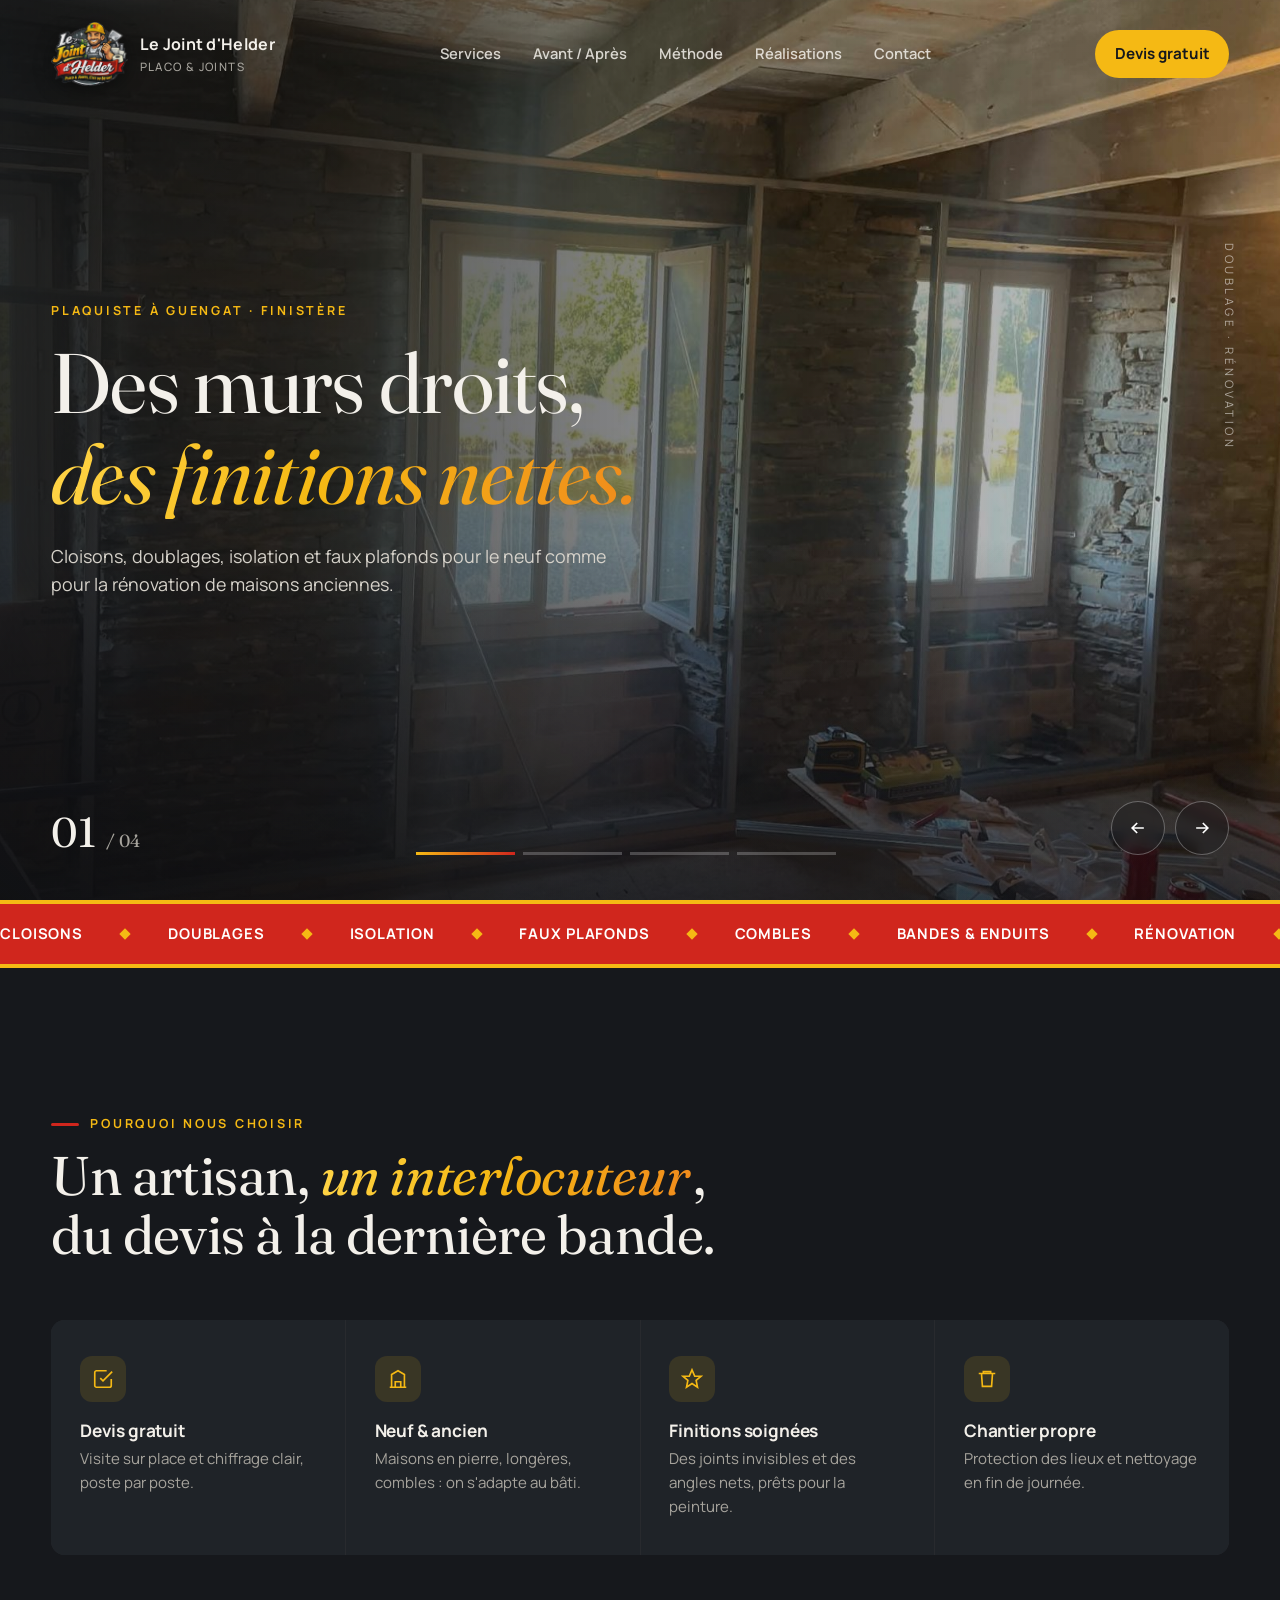
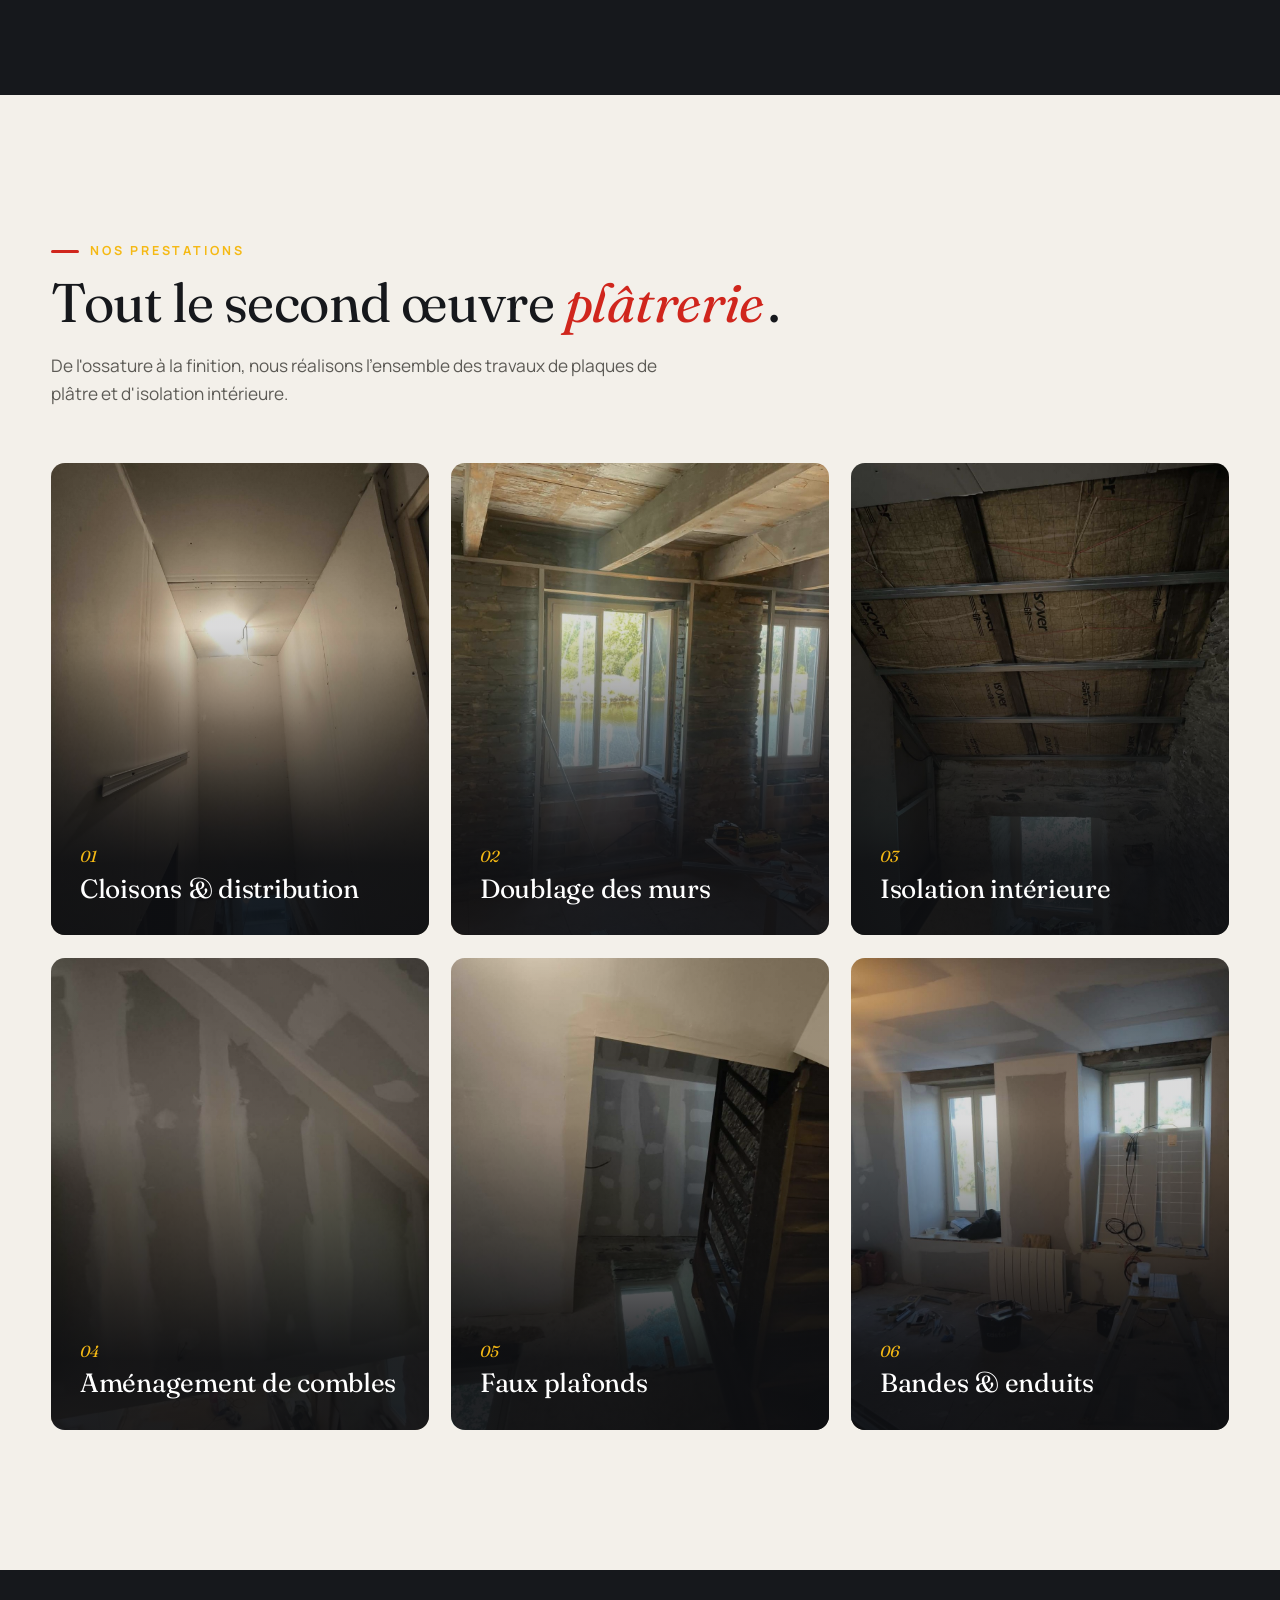
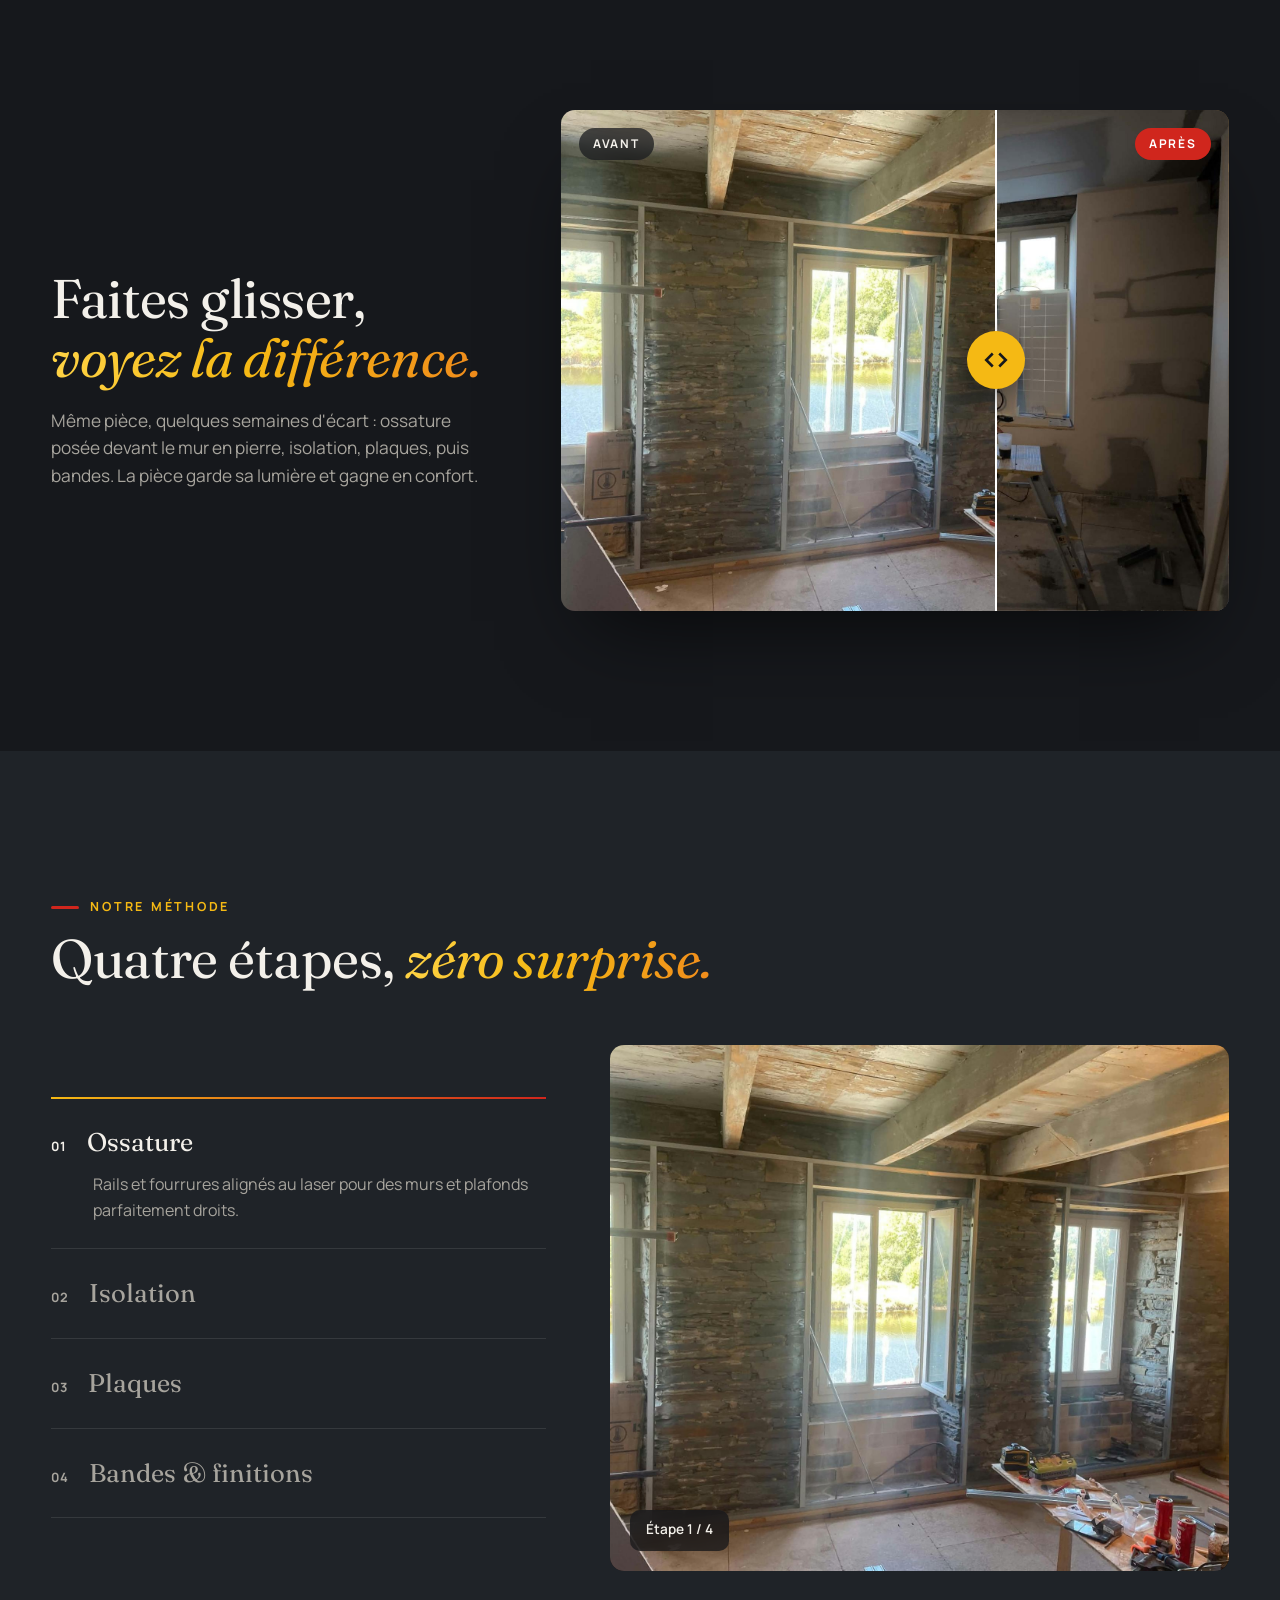
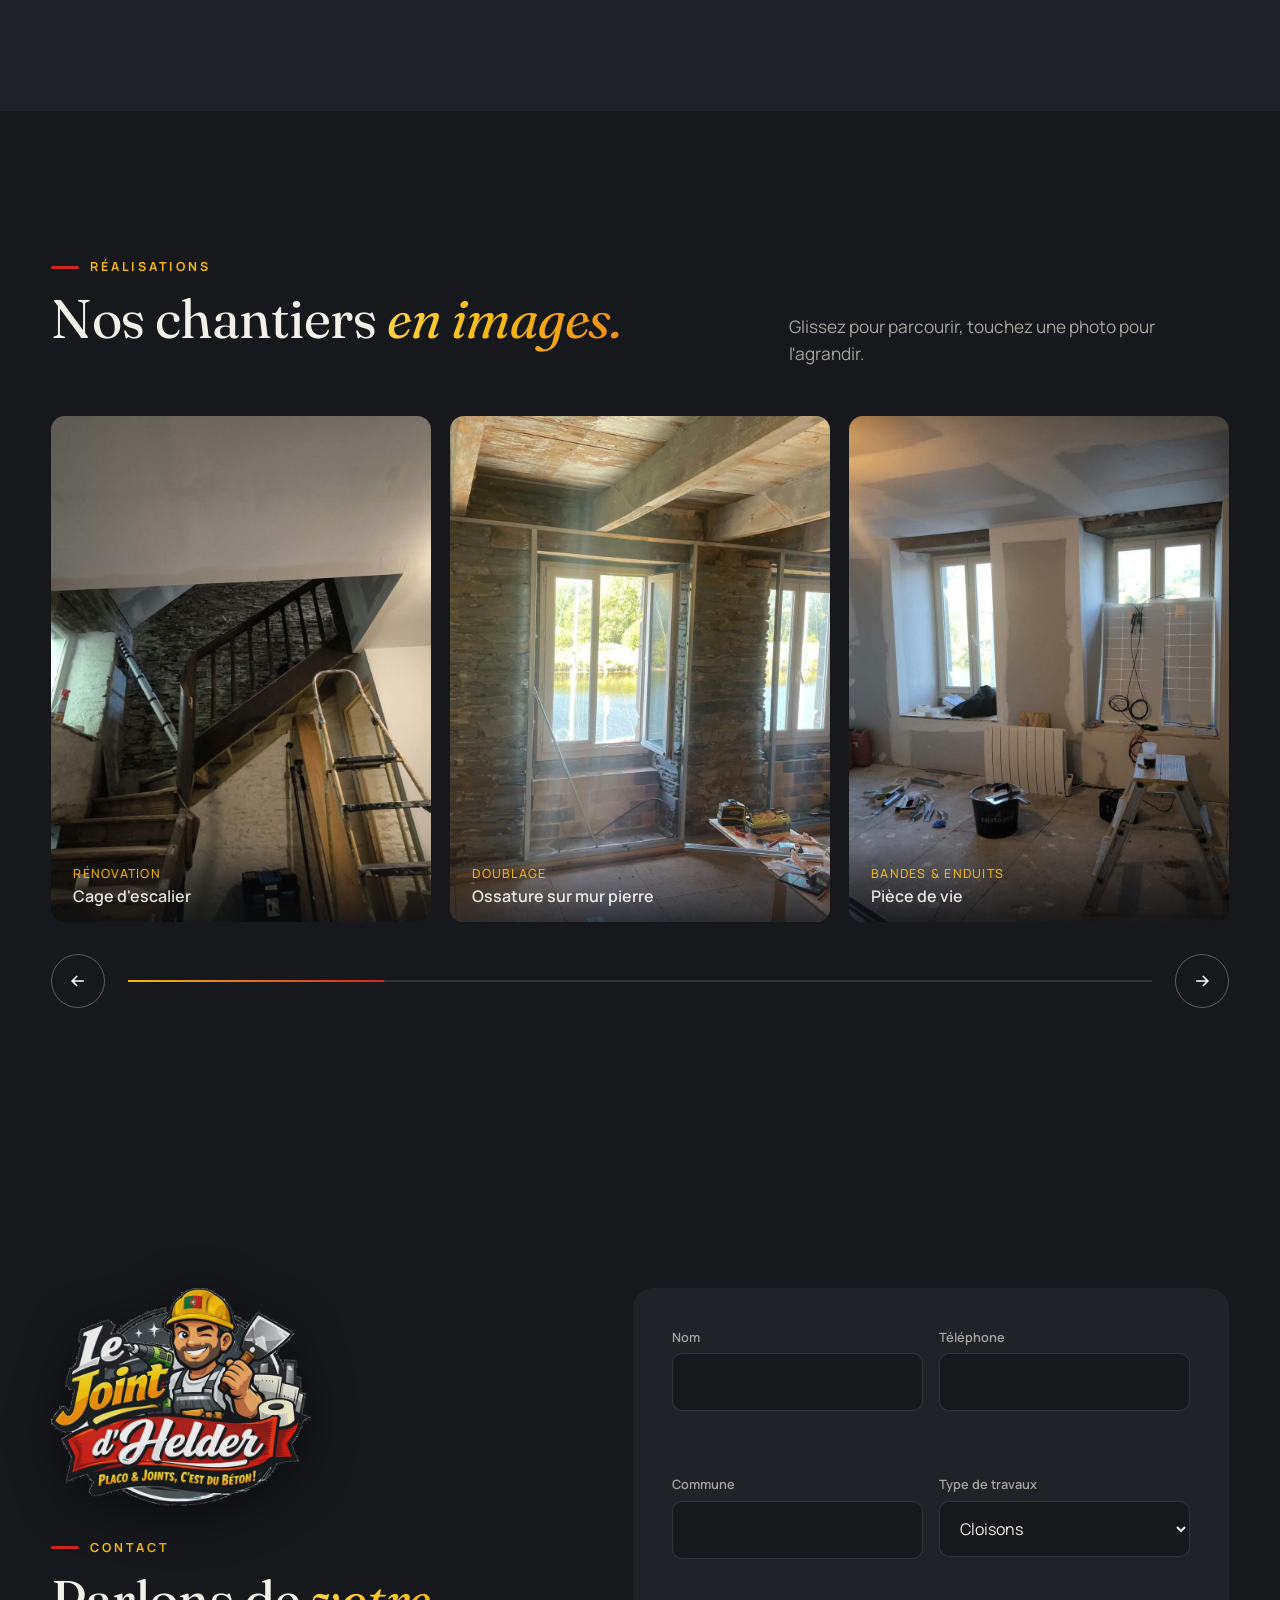
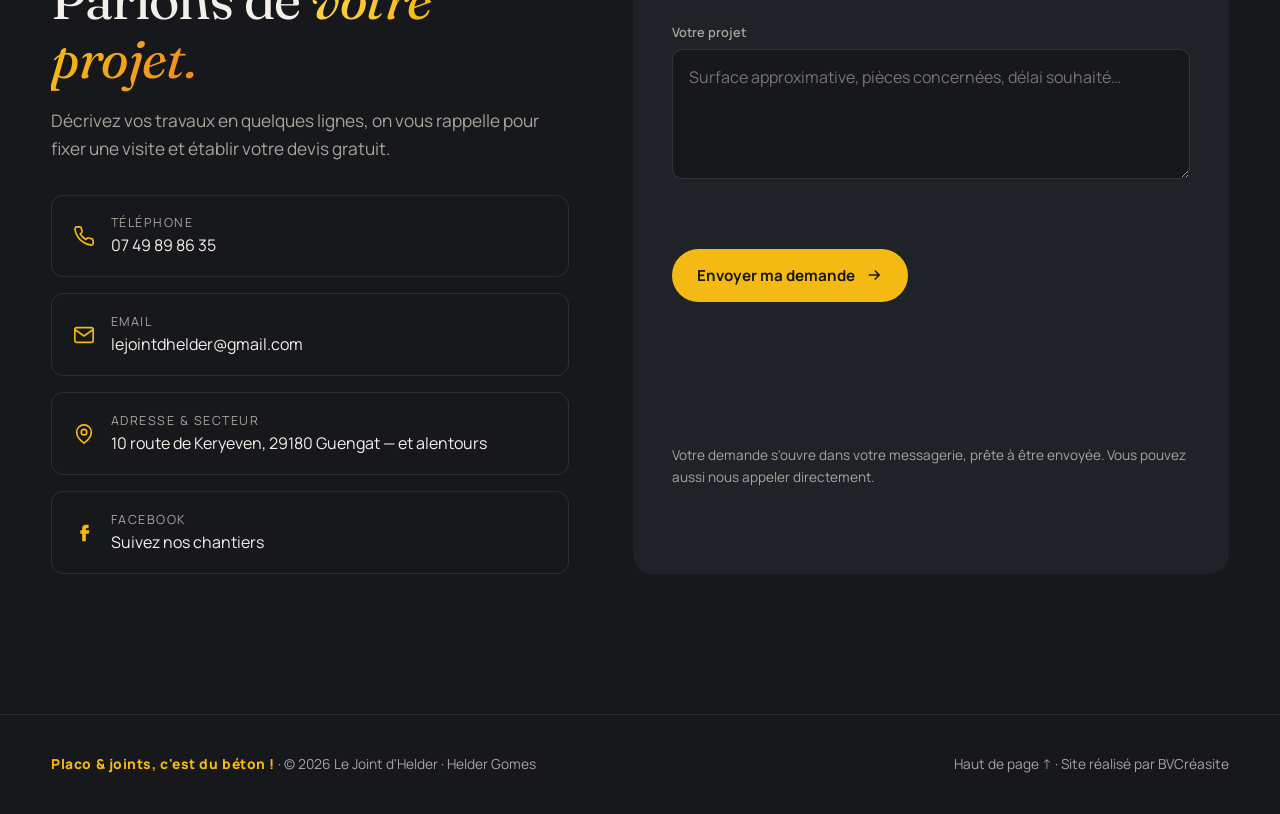
==== index.html @ ca760bcd "Site vitrine Le Joint d'Helder Co-Authored-By: Claude Opus 5.5 <noreply@anthropic.com> Claude-Sessio" ====
<!DOCTYPE html>
<html lang="fr">
<head>
<meta charset="UTF-8">
<meta name="viewport" content="width=device-width, initial-scale=1">
<title>Le Joint d'Helder – Placo &amp; joints</title>
<meta name="description" content="Le Joint d'Helder, plaquiste à Guengat (Finistère) : cloisons, doublages, isolation intérieure, faux plafonds, aménagement de combles, bandes et finitions. Neuf et rénovation. Devis gratuit.">
<link rel="preconnect" href="https://fonts.googleapis.com">
<link rel="preconnect" href="https://fonts.gstatic.com" crossorigin>
<link href="https://fonts.googleapis.com/css2?family=Fraunces:ital,opsz,wght@0,9..144,400;0,9..144,600;1,9..144,400&family=Manrope:wght@400;500;600;700&display=swap" rel="stylesheet">
<style>
:root{
  --ink:#16181c; --ink-2:#1f2328; --ink-3:#2b3137;
  --plaster:#f3f0ea; --plaster-2:#e7e2d8; --stone:#8b8a85;
  --accent:#f5b914; --accent-2:#ffd447; --orange:#f08a1c; --red:#d0261d; --red-2:#e8402f;
  --txt:#f3f0ea; --muted:#a7a49d;
  --serif:"Fraunces",Georgia,serif; --sans:"Manrope",system-ui,sans-serif;
  --ease:cubic-bezier(.77,0,.18,1); --ease-out:cubic-bezier(.16,1,.3,1);
  --radius:14px; --max:1240px;
}
*{box-sizing:border-box;margin:0;padding:0}
html{scroll-behavior:smooth}
body{font-family:var(--sans);background:var(--ink);color:var(--txt);line-height:1.6;-webkit-font-smoothing:antialiased;overflow-x:hidden}
img{display:block;max-width:100%}
a{color:inherit;text-decoration:none}
.wrap{width:min(var(--max),92vw);margin-inline:auto}
.eyebrow{font-size:.78rem;letter-spacing:.22em;text-transform:uppercase;color:var(--accent);font-weight:700;display:inline-flex;align-items:center;gap:.7rem}
.eyebrow::before{content:"";width:28px;height:3px;border-radius:2px;background:var(--red)}
h1,h2,h3{font-family:var(--serif);font-weight:400;line-height:1.08;letter-spacing:-.01em}
h2{font-size:clamp(2rem,4.4vw,3.4rem);margin:.8rem 0 1.2rem}
h2 em,h1 em{font-style:italic;background:linear-gradient(100deg,var(--accent-2),var(--accent) 45%,var(--orange));-webkit-background-clip:text;background-clip:text;color:transparent;padding-right:.08em}
.lead{color:var(--muted);font-size:1.08rem;max-width:58ch}
section{padding:clamp(80px,11vw,140px) 0;position:relative}
.btn{display:inline-flex;align-items:center;gap:.6rem;padding:1rem 1.6rem;border-radius:999px;font-weight:700;font-size:.95rem;transition:transform .4s var(--ease-out),background .3s,color .3s,box-shadow .4s;cursor:pointer;border:0;font-family:inherit}
.btn-primary{background:var(--accent);color:var(--ink)}
.btn-primary:hover{transform:translateY(-3px);box-shadow:0 14px 30px -10px rgba(208,38,29,.6);background:var(--red);color:#fff}
.btn-ghost{border:1px solid rgba(243,240,234,.35);color:var(--txt);background:rgba(20,22,26,.25);backdrop-filter:blur(6px)}
.btn-ghost:hover{background:var(--txt);color:var(--ink);transform:translateY(-3px)}
.btn svg{width:18px;height:18px}

/* ---------- HEADER ---------- */
header{position:fixed;inset:0 0 auto;z-index:50;transition:background .5s,padding .5s,box-shadow .5s;padding:22px 0}
header.scrolled{border-bottom:3px solid var(--red);background:rgba(22,24,28,.9);backdrop-filter:blur(14px);padding:12px 0;box-shadow:0 1px 0 rgba(255,255,255,.06)}
.nav{display:flex;align-items:center;justify-content:space-between;gap:2rem}
.logo{display:flex;align-items:center;gap:.75rem;font-weight:700;letter-spacing:.02em}
.logo-img{height:64px;width:auto;filter:drop-shadow(0 4px 10px rgba(0,0,0,.45));transition:height .5s var(--ease)}header.scrolled .logo-img{height:48px}
.logo small{display:block;font-weight:500;font-size:.72rem;color:var(--muted);letter-spacing:.12em;text-transform:uppercase}
.nav ul{display:flex;gap:2rem;list-style:none;font-size:.92rem;font-weight:600}
.nav ul a{position:relative;opacity:.85;transition:opacity .3s}
.nav ul a::after{content:"";position:absolute;left:0;bottom:-6px;height:1px;width:100%;background:var(--accent);transform:scaleX(0);transform-origin:right;transition:transform .5s var(--ease)}
.nav ul a:hover{opacity:1}.nav ul a:hover::after{transform:scaleX(1);transform-origin:left}
.nav .btn{padding:.75rem 1.2rem}
.burger{display:none;background:none;border:0;color:var(--txt);width:44px;height:44px;cursor:pointer}
.burger span{display:block;height:2px;width:24px;background:currentColor;margin:5px auto;transition:transform .4s var(--ease),opacity .3s}
@media(max-width:900px){
  .nav ul,.nav .btn{display:none}.burger{display:block}
  body.menu-open .burger span:nth-child(1){transform:translateY(7px) rotate(45deg)}
  body.menu-open .burger span:nth-child(2){opacity:0}
  body.menu-open .burger span:nth-child(3){transform:translateY(-7px) rotate(-45deg)}
}
.mobile-menu{position:fixed;inset:0;z-index:40;background:var(--ink);display:flex;flex-direction:column;justify-content:center;padding:0 8vw;gap:1.2rem;clip-path:circle(0 at calc(100% - 44px) 44px);transition:clip-path .8s var(--ease)}
body.menu-open .mobile-menu{clip-path:circle(150% at calc(100% - 44px) 44px)}
.mobile-menu a{font-family:var(--serif);font-size:2.4rem;opacity:0;transform:translateY(20px);transition:.6s var(--ease-out)}
body.menu-open .mobile-menu a{opacity:1;transform:none}
body.menu-open .mobile-menu a:nth-child(2){transition-delay:.06s}body.menu-open .mobile-menu a:nth-child(3){transition-delay:.12s}
body.menu-open .mobile-menu a:nth-child(4){transition-delay:.18s}body.menu-open .mobile-menu a:nth-child(5){transition-delay:.24s}

/* ---------- HERO SLIDER ---------- */
.hero{height:100svh;min-height:620px;position:relative;overflow:hidden;padding:0;background:#000}
.slide{position:absolute;inset:0;clip-path:inset(0 0 0 100%);z-index:1;visibility:hidden}
.slide.active{clip-path:inset(0 0 0 0);z-index:3;visibility:visible;transition:clip-path 1.25s var(--ease)}
.slide.leaving{clip-path:inset(0 0 0 0);z-index:2;visibility:visible}
.slide.from-left{clip-path:inset(0 100% 0 0)}
.slide.active.from-left{clip-path:inset(0 0 0 0)}
.slide img{width:100%;height:100%;object-fit:cover;transform:scale(1.18);transition:transform 1.4s var(--ease)}
.slide.active img{transform:scale(1.04);animation:kenburns 9s linear 1.25s forwards}
.slide.leaving img{transform:scale(1.04) translateX(-6%);transition:transform 1.25s var(--ease)}
@keyframes kenburns{from{transform:scale(1.04)}to{transform:scale(1.12)}}
.slide::after{content:"";position:absolute;inset:0;background:linear-gradient(90deg,rgba(14,15,18,.88) 0%,rgba(14,15,18,.55) 45%,rgba(14,15,18,.15) 100%),linear-gradient(0deg,rgba(14,15,18,.7),transparent 40%)}
.slide-content{position:absolute;inset:0;z-index:4;display:flex;align-items:center}
.slide-content .wrap{max-width:var(--max)}
.slide-text{max-width:720px}
.reveal-line{display:block;overflow:hidden}
.reveal-line > *{display:block;transform:translateY(110%);transition:transform 1s var(--ease-out)}
.slide.active .reveal-line > *{transform:none}
.slide.active .reveal-line:nth-child(1) > *{transition-delay:.55s}
.slide.active .reveal-line:nth-child(2) > *{transition-delay:.68s}
.slide.active .reveal-line:nth-child(3) > *{transition-delay:.8s}
.slide.active .reveal-line:nth-child(4) > *{transition-delay:.95s}
.hero h1{font-size:clamp(2.6rem,6.6vw,5.6rem);margin:1rem 0 1.4rem}
.hero p{color:#d6d2ca;font-size:clamp(1rem,1.4vw,1.2rem);max-width:52ch}
.hero .ctas{display:flex;gap:1rem;flex-wrap:wrap;margin-top:2.2rem}
.hero-ui{position:absolute;z-index:10;left:0;right:0;bottom:clamp(24px,5vh,48px)}
.hero-ui .wrap{display:flex;align-items:flex-end;justify-content:space-between;gap:2rem}
.counter{font-family:var(--serif);font-size:1.1rem;display:flex;align-items:baseline;gap:.6rem}
.counter .cur{font-size:2.6rem;line-height:1;display:inline-block;min-width:1.5ch;overflow:hidden;height:2.6rem}
.counter .cur span{display:block;transition:transform .8s var(--ease)}
.counter .tot{color:var(--muted)}
.progress{flex:1;max-width:420px;display:flex;gap:8px}
.progress button{flex:1;height:3px;background:rgba(255,255,255,.22);border:0;cursor:pointer;position:relative;overflow:hidden;padding:0}
.progress button::before{content:"";position:absolute;inset:-10px 0}
.progress button i{position:absolute;inset:0;background:linear-gradient(90deg,var(--accent),var(--red));transform:scaleX(0);transform-origin:left}
.progress button.done i{transform:scaleX(1)}
.progress button.run i{animation:fill var(--dur,7s) linear forwards}
.hero.paused .progress button.run i{animation-play-state:paused}
@keyframes fill{to{transform:scaleX(1)}}
.arrows{display:flex;gap:.6rem}
.arrow{width:54px;height:54px;border-radius:50%;border:1px solid rgba(255,255,255,.3);background:rgba(20,22,26,.3);backdrop-filter:blur(6px);color:#fff;cursor:pointer;display:grid;place-items:center;transition:background .3s,transform .4s var(--ease-out),border-color .3s}
.arrow:hover{background:var(--accent);border-color:var(--accent);color:var(--ink);transform:scale(1.06)}
.arrow svg{width:20px;height:20px}
.slide-tag{position:absolute;z-index:5;right:4vw;top:50%;transform:translateY(-50%) rotate(90deg);transform-origin:right center;font-size:.72rem;letter-spacing:.3em;text-transform:uppercase;color:rgba(255,255,255,.55)}
@media(max-width:700px){.hero-ui .wrap{padding-right:72px;align-items:center}.arrows{display:none}.slide-tag{display:none}.slide::after{background:linear-gradient(0deg,rgba(14,15,18,.92) 10%,rgba(14,15,18,.45) 70%,rgba(14,15,18,.3))}.slide-content{align-items:flex-end;padding-bottom:130px}}

/* ---------- MARQUEE ---------- */
.marquee{background:var(--red);color:#fff;border-block:4px solid var(--accent);overflow:hidden;padding:18px 0;font-weight:700;letter-spacing:.06em;text-transform:uppercase;font-size:.92rem}
.marquee-track{display:flex;width:max-content;animation:marq 32s linear infinite}
.marquee span{display:flex;align-items:center;gap:2.4rem;padding-right:2.4rem;white-space:nowrap}
.marquee span b{width:8px;height:8px;background:var(--accent);transform:rotate(45deg);display:inline-block}
@keyframes marq{to{transform:translateX(-50%)}}

/* ---------- ATOUTS ---------- */
.atouts{display:grid;grid-template-columns:repeat(4,1fr);gap:1px;background:rgba(255,255,255,.08);border-radius:var(--radius);overflow:hidden;margin-top:3.5rem}
.atout{background:var(--ink-2);padding:2.2rem 1.8rem;transition:background .5s}
.atout:hover{background:var(--ink-3)}
.atout .ico{width:46px;height:46px;border-radius:12px;background:rgba(245,185,20,.12);color:var(--accent);display:grid;place-items:center;margin-bottom:1.3rem}
.atout .ico svg{width:22px;height:22px}
.atout h3{font-family:var(--sans);font-weight:700;font-size:1.08rem;margin-bottom:.4rem}
.atout p{color:var(--muted);font-size:.94rem}
@media(max-width:900px){.atouts{grid-template-columns:1fr 1fr}}
@media(max-width:520px){.atouts{grid-template-columns:1fr}}

/* ---------- SERVICES ---------- */
.services{background:var(--plaster);color:var(--ink)}
.services .lead{color:#5d5b56}
.services h2 em{background:none;color:var(--red)}
.svc-grid{display:grid;grid-template-columns:repeat(3,1fr);gap:1.4rem;margin-top:3.5rem}
.svc{position:relative;border-radius:var(--radius);overflow:hidden;aspect-ratio:4/5;color:#fff;isolation:isolate;cursor:default}
.svc img{position:absolute;inset:0;width:100%;height:100%;object-fit:cover;z-index:-2;transition:transform 1.2s var(--ease-out)}
.svc::before{content:"";position:absolute;inset:0;z-index:-1;background:linear-gradient(0deg,rgba(14,15,18,.92) 15%,rgba(14,15,18,.15) 65%);transition:background .6s}
.svc:hover img{transform:scale(1.08)}
.svc-body{position:absolute;left:0;right:0;bottom:0;padding:1.8rem}
.svc .num{font-family:var(--serif);font-style:italic;color:var(--accent);font-size:1rem}
.svc h3{font-size:1.65rem;margin:.3rem 0 .2rem}
.svc p{font-size:.94rem;color:#d9d5cd;max-height:0;opacity:0;overflow:hidden;transition:max-height .7s var(--ease),opacity .5s,margin .5s}
.svc:hover p,.svc:focus-within p{max-height:140px;opacity:1;margin-top:.6rem}
@media(hover:none){.svc p{max-height:none;opacity:1;margin-top:.6rem}}
@media(max-width:980px){.svc-grid{grid-template-columns:1fr 1fr}}
@media(max-width:600px){.svc-grid{grid-template-columns:1fr}.svc{aspect-ratio:4/4.2}}

/* ---------- AVANT / APRES ---------- */
.ba-grid{display:grid;grid-template-columns:1fr 1.5fr;gap:4rem;align-items:center}
.ba{position:relative;border-radius:var(--radius);overflow:hidden;aspect-ratio:4/3;user-select:none;touch-action:pan-y;cursor:ew-resize;box-shadow:0 40px 80px -30px rgba(0,0,0,.7)}
.ba img{position:absolute;inset:0;width:100%;height:100%;object-fit:cover;pointer-events:none}
.ba .after{clip-path:inset(0 0 0 var(--pos,50%))}
.ba .handle{position:absolute;top:0;bottom:0;left:var(--pos,50%);width:2px;background:#fff;transform:translateX(-1px)}
.ba .handle::after{content:"";position:absolute;top:50%;left:50%;width:58px;height:58px;border-radius:50%;background:var(--accent);transform:translate(-50%,-50%);box-shadow:0 8px 24px rgba(0,0,0,.4)}
.ba .handle svg{position:absolute;top:50%;left:50%;transform:translate(-50%,-50%);width:26px;height:26px;z-index:2;color:var(--ink)}
.ba .lbl{position:absolute;top:18px;padding:.4rem .9rem;border-radius:999px;font-size:.75rem;font-weight:700;letter-spacing:.14em;text-transform:uppercase;background:rgba(20,22,26,.7);backdrop-filter:blur(6px)}
.ba .lbl.l{left:18px}.ba .lbl.r{right:18px;background:var(--red);color:#fff}
.ba input{position:absolute;inset:0;opacity:0;width:100%;cursor:ew-resize}
@media(max-width:900px){.ba-grid{grid-template-columns:1fr;gap:2.5rem}}

/* ---------- METHODE (slider étapes) ---------- */
.method{background:var(--ink-2)}
.steps{display:grid;grid-template-columns:1fr 1.25fr;gap:4rem;margin-top:3.5rem;align-items:center}
.step-list{list-style:none;display:flex;flex-direction:column}
.step-list li{border-top:1px solid rgba(255,255,255,.1);padding:1.5rem 0;cursor:pointer;position:relative}
.step-list li:last-child{border-bottom:1px solid rgba(255,255,255,.1)}
.step-list li::before{content:"";position:absolute;top:-1px;left:0;height:2px;width:100%;background:linear-gradient(90deg,var(--accent),var(--red));transform:scaleX(0);transform-origin:left}
.step-list li.on::before{animation:fill var(--sdur,5.5s) linear forwards}
.methods-paused .step-list li.on::before{animation-play-state:paused}
.step-list .t{display:flex;align-items:baseline;gap:1.2rem;font-family:var(--serif);font-size:1.6rem;color:var(--muted);transition:color .4s}
.step-list .t small{font-family:var(--sans);font-size:.8rem;font-weight:700;letter-spacing:.1em}
.step-list li.on .t{color:var(--txt)}
.step-list .d{color:var(--muted);max-height:0;overflow:hidden;opacity:0;transition:max-height .7s var(--ease),opacity .5s,margin .5s;padding-left:2.6rem}
.step-list li.on .d{max-height:120px;opacity:1;margin-top:.6rem}
.step-stage{position:relative;aspect-ratio:4/3.4;border-radius:var(--radius);overflow:hidden;background:#000}
.step-stage img{position:absolute;inset:0;width:100%;height:100%;object-fit:cover;opacity:0;transform:scale(1.12);filter:blur(6px);transition:opacity 1s var(--ease),transform 1.6s var(--ease-out),filter 1s}
.step-stage img.on{opacity:1;transform:scale(1);filter:none}
.step-stage .badge{position:absolute;left:20px;bottom:20px;z-index:2;background:rgba(20,22,26,.75);backdrop-filter:blur(8px);padding:.6rem 1rem;border-radius:10px;font-size:.85rem;font-weight:600}
@media(max-width:900px){.steps{grid-template-columns:1fr}.step-stage{order:-1}}

/* ---------- REALISATIONS (carrousel) ---------- */
.real-head{display:flex;justify-content:space-between;align-items:flex-end;gap:2rem;flex-wrap:wrap}
.carousel{margin-top:3rem;position:relative;overflow:hidden}
.track{display:flex;gap:1.2rem;transition:transform 1s var(--ease);will-change:transform;cursor:grab}
.track.dragging{transition:none;cursor:grabbing}
.card{flex:0 0 calc((100% - 2.4rem)/3);border-radius:var(--radius);overflow:hidden;position:relative;aspect-ratio:3/4;background:var(--ink-2)}
.card img{width:100%;height:100%;object-fit:cover;transition:transform 1s var(--ease-out),filter .6s;pointer-events:none}
.card:hover img{transform:scale(1.06)}
.card figcaption{position:absolute;left:0;right:0;bottom:0;padding:1.3rem 1.4rem;background:linear-gradient(0deg,rgba(14,15,18,.9),transparent);font-weight:600;transform:translateY(8px);opacity:.92;transition:.5s var(--ease-out)}
.card:hover figcaption{transform:none;opacity:1}
.card figcaption small{display:block;color:var(--accent);font-weight:500;font-size:.78rem;letter-spacing:.1em;text-transform:uppercase}
.card button{position:absolute;inset:0;background:none;border:0;cursor:zoom-in}
.car-ui{display:flex;align-items:center;gap:1.4rem;margin-top:2rem}
.car-bar{flex:1;height:2px;background:rgba(255,255,255,.12);position:relative;overflow:hidden}
.car-bar i{position:absolute;inset:0;background:linear-gradient(90deg,var(--accent),var(--red));transform-origin:left;transition:transform 1s var(--ease)}
.car-ui .arrow{background:transparent}
@media(max-width:980px){.card{flex-basis:calc((100% - 1.2rem)/2)}}
@media(max-width:600px){.card{flex-basis:82%}}

/* ---------- LIGHTBOX ---------- */
.lb{position:fixed;inset:0;z-index:100;background:rgba(10,11,13,.96);display:flex;align-items:center;justify-content:center;opacity:0;pointer-events:none;transition:opacity .5s}
.lb.open{opacity:1;pointer-events:auto}
.lb-stage{position:relative;width:min(1200px,90vw);height:min(82vh,900px)}
.lb-stage img{position:absolute;inset:0;width:100%;height:100%;object-fit:contain;opacity:0;transform:translateX(60px) scale(.96);transition:opacity .7s var(--ease),transform .9s var(--ease)}
.lb-stage img.on{opacity:1;transform:none}
.lb-stage img.out-l{opacity:0;transform:translateX(-60px) scale(.96)}
.lb-close{position:absolute;top:20px;right:20px}
.lb .arrow.prev{position:absolute;left:2vw;top:50%;transform:translateY(-50%)}
.lb .arrow.next{position:absolute;right:2vw;top:50%;transform:translateY(-50%)}
.lb-cap{position:absolute;bottom:22px;left:0;right:0;text-align:center;color:var(--muted);font-size:.9rem}

/* ---------- AVIS ---------- */
.reviews{background:var(--plaster);color:var(--ink);text-align:center}
.reviews h2 em{background:none;color:var(--red)}
.rv-stage{position:relative;max-width:820px;margin:2.5rem auto 0;min-height:220px}
.rv{position:absolute;inset:0;opacity:0;transform:translateY(24px);transition:opacity .8s var(--ease),transform .9s var(--ease-out);pointer-events:none}
.rv.on{opacity:1;transform:none;pointer-events:auto;position:relative}
.rv blockquote{font-family:var(--serif);font-size:clamp(1.3rem,2.4vw,1.85rem);line-height:1.4}
.rv .stars{color:var(--accent);letter-spacing:.2em;margin-bottom:1.2rem}
.rv cite{display:block;margin-top:1.4rem;font-style:normal;font-weight:700;color:#5d5b56}
.rv-dots{display:flex;gap:.6rem;justify-content:center;margin-top:2rem}
.rv-dots button{width:10px;height:10px;border-radius:50%;border:0;background:#cfc8bb;cursor:pointer;transition:width .5s var(--ease),background .4s}
.rv-dots button.on{width:32px;border-radius:6px;background:var(--red)}

/* ---------- CONTACT ---------- */
.contact-grid{display:grid;grid-template-columns:1fr 1.15fr;gap:4rem}
.contact-logo{width:min(260px,60%);margin-bottom:1.6rem;filter:drop-shadow(0 10px 24px rgba(0,0,0,.5))}
.slogan-band{color:var(--accent);font-weight:800;letter-spacing:.04em}
.info{display:flex;flex-direction:column;gap:1rem;margin-top:2rem}
.info a,.info div{display:flex;gap:1rem;align-items:center;padding:1.1rem 1.3rem;border:1px solid rgba(255,255,255,.1);border-radius:12px;transition:border-color .3s,background .3s}
.info a:hover{border-color:var(--accent);background:rgba(245,185,20,.06)}
.info svg{width:22px;height:22px;color:var(--accent);flex:none}
.info small{display:block;color:var(--muted);font-size:.78rem;text-transform:uppercase;letter-spacing:.12em}
form{background:var(--ink-2);border-radius:20px;padding:clamp(1.6rem,3vw,2.6rem);display:grid;grid-template-columns:1fr 1fr;gap:1rem}
form .full{grid-column:1/-1}
label{font-size:.8rem;font-weight:600;color:var(--muted);display:block;margin-bottom:.4rem}
input,select,textarea{width:100%;padding:.95rem 1rem;border-radius:10px;border:1px solid rgba(255,255,255,.12);background:var(--ink);color:var(--txt);font:inherit;transition:border-color .3s,box-shadow .3s}
input:focus,select:focus,textarea:focus{outline:0;border-color:var(--accent);box-shadow:0 0 0 4px rgba(245,185,20,.15)}
textarea{min-height:130px;resize:vertical}
.form-note{font-size:.85rem;color:var(--muted)}
.form-msg{grid-column:1/-1;font-size:.92rem;color:var(--accent-2);min-height:1.2em}
@media(max-width:900px){.contact-grid{grid-template-columns:1fr}form{grid-template-columns:1fr}}

footer{border-top:1px solid rgba(255,255,255,.08);padding:2.4rem 0;color:var(--muted);font-size:.86rem}
footer .wrap{display:flex;justify-content:space-between;gap:1rem;flex-wrap:wrap}
footer a:hover{color:var(--accent)}

/* ---------- Reveal au scroll ---------- */
.rv-up{opacity:0;transform:translateY(40px);transition:opacity 1s var(--ease-out),transform 1.1s var(--ease-out)}
.rv-up.in{opacity:1;transform:none}
.rv-up.d1{transition-delay:.1s}.rv-up.d2{transition-delay:.2s}.rv-up.d3{transition-delay:.3s}
.img-reveal{clip-path:inset(100% 0 0 0);transition:clip-path 1.3s var(--ease)}
.img-reveal.in{clip-path:inset(0 0 0 0)}

.float-call{position:fixed;right:18px;bottom:18px;z-index:45;width:58px;height:58px;border-radius:50%;background:var(--red);color:#fff!important;border:3px solid var(--accent);color:var(--ink);display:none;place-items:center;box-shadow:0 12px 30px -8px rgba(0,0,0,.6)}
.float-call svg{width:24px;height:24px}
@media(max-width:700px){.float-call{display:grid}}

@media(prefers-reduced-motion:reduce){*{animation:none!important;transition-duration:.01s!important}}
</style>
</head>
<body>

<!-- =========================================================
     ✏️  À PERSONNALISER : toutes les infos sont dans CONFIG
     (en bas de page, dans le <script>). Rien d'autre à toucher.
     ========================================================= -->

<header id="top">
  <div class="wrap nav">
    <a href="#accueil" class="logo"><img class="logo-img" src="photos/logo.png" alt="Logo Le Joint d'Helder"><span><span data-cfg="nom">Le Joint d'Helder</span><small>Placo &amp; Joints</small></span></a>
    <ul>
      <li><a href="#services">Services</a></li>
      <li><a href="#avant-apres">Avant / Après</a></li>
      <li><a href="#methode">Méthode</a></li>
      <li><a href="#realisations">Réalisations</a></li>
      <li><a href="#contact">Contact</a></li>
    </ul>
    <a href="#contact" class="btn btn-primary">Devis gratuit</a>
    <button class="burger" aria-label="Menu"><span></span><span></span><span></span></button>
  </div>
</header>
<nav class="mobile-menu">
  <a href="#services">Services</a><a href="#avant-apres">Avant / Après</a><a href="#methode">Méthode</a><a href="#realisations">Réalisations</a><a href="#contact">Contact</a>
</nav>

<!-- HERO -->
<section class="hero" id="accueil" aria-roledescription="carrousel">
  <div class="slide" data-tag="Doublage · Rénovation">
    <img src="photos/ossature-mur-pierre.jpg" alt="Ossature métallique posée devant un mur en pierre">
    <div class="slide-content"><div class="wrap"><div class="slide-text">
      <span class="reveal-line"><span class="eyebrow">Plaquiste <span data-cfg="zone">à Guengat · Finistère</span></span></span>
      <h1><span class="reveal-line"><span>Des murs droits,</span></span><span class="reveal-line"><span><em>des finitions nettes.</em></span></span></h1>
      <span class="reveal-line"><span><p>Cloisons, doublages, isolation et faux plafonds pour le neuf comme pour la rénovation de maisons anciennes.</p></span></span>
    </div></div></div>
  </div>
  <div class="slide" data-tag="Isolation · Combles">
    <img src="photos/isolation-rampants.jpg" alt="Isolation des rampants en laine minérale avec fourrures métalliques">
    <div class="slide-content"><div class="wrap"><div class="slide-text">
      <span class="reveal-line"><span class="eyebrow">Isolation intérieure</span></span>
      <h1><span class="reveal-line"><span>Plus chaud l'hiver,</span></span><span class="reveal-line"><span><em>plus frais l'été.</em></span></span></h1>
      <span class="reveal-line"><span><p>Isolation des murs et des rampants, pose soignée de l'ossature et de la laine pour un confort qui dure.</p></span></span>
    </div></div></div>
  </div>
  <div class="slide" data-tag="Bandes · Enduits">
    <img src="photos/piece-plaques-jointees.jpg" alt="Pièce lumineuse avec plaques de plâtre jointées">
    <div class="slide-content"><div class="wrap"><div class="slide-text">
      <span class="reveal-line"><span class="eyebrow">Bandes &amp; finitions</span></span>
      <h1><span class="reveal-line"><span>Prêt à peindre,</span></span><span class="reveal-line"><span><em>sans retouche.</em></span></span></h1>
      <span class="reveal-line"><span><p>Joints, angles et embrasures traités avec soin pour une surface lisse et régulière.</p></span></span>
    </div></div></div>
  </div>
  <div class="slide" data-tag="Escaliers · Trémies">
    <img src="photos/escalier-finition.jpg" alt="Cage d'escalier rénovée avec plafond fini">
    <div class="slide-content"><div class="wrap"><div class="slide-text">
      <span class="reveal-line"><span class="eyebrow">Rénovation complète</span></span>
      <h1><span class="reveal-line"><span>Le cachet de l'ancien,</span></span><span class="reveal-line"><span><em>le confort du neuf.</em></span></span></h1>
      <span class="reveal-line"><span><div class="ctas"><a href="#contact" class="btn btn-primary">Demander un devis <svg viewBox="0 0 24 24" fill="none" stroke="currentColor" stroke-width="2"><path d="M5 12h14M13 6l6 6-6 6"/></svg></a><a href="#realisations" class="btn btn-ghost">Voir les chantiers</a></div></span></span>
    </div></div></div>
  </div>

  <span class="slide-tag" id="slideTag"></span>
  <div class="hero-ui"><div class="wrap">
    <div class="counter"><span class="cur"><span id="curNum">01</span></span><span class="tot">/ 04</span></div>
    <div class="progress" id="progress"></div>
    <div class="arrows">
      <button class="arrow" id="prev" aria-label="Précédent"><svg viewBox="0 0 24 24" fill="none" stroke="currentColor" stroke-width="2"><path d="M19 12H5M11 6l-6 6 6 6"/></svg></button>
      <button class="arrow" id="next" aria-label="Suivant"><svg viewBox="0 0 24 24" fill="none" stroke="currentColor" stroke-width="2"><path d="M5 12h14M13 6l6 6-6 6"/></svg></button>
    </div>
  </div></div>
</section>

<div class="marquee" aria-hidden="true"><div class="marquee-track">
  <span>Cloisons <b></b> Doublages <b></b> Isolation <b></b> Faux plafonds <b></b> Combles <b></b> Bandes &amp; enduits <b></b> Rénovation <b></b> Placo &amp; joints, c'est du béton ! <b></b></span>
  <span>Cloisons <b></b> Doublages <b></b> Isolation <b></b> Faux plafonds <b></b> Combles <b></b> Bandes &amp; enduits <b></b> Rénovation <b></b> Placo &amp; joints, c'est du béton ! <b></b></span>
</div></div>

<!-- ATOUTS -->
<section id="atouts">
  <div class="wrap">
    <span class="eyebrow rv-up">Pourquoi nous choisir</span>
    <h2 class="rv-up d1">Un artisan, <em>un interlocuteur</em>,<br>du devis à la dernière bande.</h2>
    <div class="atouts">
      <div class="atout rv-up"><div class="ico"><svg viewBox="0 0 24 24" fill="none" stroke="currentColor" stroke-width="1.8"><path d="M9 11l3 3L22 4"/><path d="M21 12v7a2 2 0 01-2 2H5a2 2 0 01-2-2V5a2 2 0 012-2h11"/></svg></div><h3>Devis gratuit</h3><p>Visite sur place et chiffrage clair, poste par poste.</p></div>
      <div class="atout rv-up d1"><div class="ico"><svg viewBox="0 0 24 24" fill="none" stroke="currentColor" stroke-width="1.8"><path d="M3 21h18M5 21V7l7-4 7 4v14M9 21v-6h6v6"/></svg></div><h3>Neuf &amp; ancien</h3><p>Maisons en pierre, longères, combles : on s'adapte au bâti.</p></div>
      <div class="atout rv-up d2"><div class="ico"><svg viewBox="0 0 24 24" fill="none" stroke="currentColor" stroke-width="1.8"><path d="M12 2l3 7h7l-5.5 4.5L18 21l-6-4-6 4 1.5-7.5L2 9h7z"/></svg></div><h3>Finitions soignées</h3><p>Des joints invisibles et des angles nets, prêts pour la peinture.</p></div>
      <div class="atout rv-up d3"><div class="ico"><svg viewBox="0 0 24 24" fill="none" stroke="currentColor" stroke-width="1.8"><path d="M3 6h18M8 6V4h8v2M6 6l1 14h10l1-14"/></svg></div><h3>Chantier propre</h3><p>Protection des lieux et nettoyage en fin de journée.</p></div>
    </div>
  </div>
</section>

<!-- SERVICES -->
<section class="services" id="services">
  <div class="wrap">
    <span class="eyebrow rv-up">Nos prestations</span>
    <h2 class="rv-up d1">Tout le second œuvre <em>plâtrerie</em>.</h2>
    <p class="lead rv-up d2">De l'ossature à la finition, nous réalisons l'ensemble des travaux de plaques de plâtre et d'isolation intérieure.</p>
    <div class="svc-grid">
      <article class="svc rv-up" tabindex="0"><img src="photos/cage-escalier.jpg" alt="Cloisons en plaques de plâtre" loading="lazy"><div class="svc-body"><span class="num">01</span><h3>Cloisons &amp; distribution</h3><p>Création de pièces, redistribution des espaces, cloisons phoniques et plaques hydrofuges pour les pièces d'eau.</p></div></article>
      <article class="svc rv-up d1" tabindex="0"><img src="photos/ossature-mur-pierre.jpg" alt="Doublage d'un mur en pierre" loading="lazy"><div class="svc-body"><span class="num">02</span><h3>Doublage des murs</h3><p>Doublage sur ossature métallique ou collé, avec ou sans isolant, adapté aux murs anciens en pierre.</p></div></article>
      <article class="svc rv-up d2" tabindex="0"><img src="photos/isolation-rampants.jpg" alt="Isolation des combles" loading="lazy"><div class="svc-body"><span class="num">03</span><h3>Isolation intérieure</h3><p>Isolation thermique et acoustique des murs, rampants et plafonds avec pare-vapeur.</p></div></article>
      <article class="svc rv-up" tabindex="0"><img src="photos/rampant-joints.jpg" alt="Rampants en plaques de plâtre" loading="lazy"><div class="svc-body"><span class="num">04</span><h3>Aménagement de combles</h3><p>Rampants, jouées et plafonds pour transformer vos combles en vraies pièces de vie.</p></div></article>
      <article class="svc rv-up d1" tabindex="0"><img src="photos/tremie-escalier.jpg" alt="Faux plafond et trémie" loading="lazy"><div class="svc-body"><span class="num">05</span><h3>Faux plafonds</h3><p>Plafonds suspendus, coffrages, habillage de trémies et intégration des spots.</p></div></article>
      <article class="svc rv-up d2" tabindex="0"><img src="photos/piece-plaques-jointees.jpg" alt="Bandes et enduits" loading="lazy"><div class="svc-body"><span class="num">06</span><h3>Bandes &amp; enduits</h3><p>Traitement des joints, angles et embrasures pour une surface prête à peindre.</p></div></article>
    </div>
  </div>
</section>

<!-- AVANT / APRES -->
<section id="avant-apres">
  <div class="wrap ba-grid">
    <div>
      <span class="eyebrow rv-up">Avant / Après</span>
      <h2 class="rv-up d1">Faites glisser,<br><em>voyez la différence.</em></h2>
      <p class="lead rv-up d2">Même pièce, quelques semaines d'écart : ossature posée devant le mur en pierre, isolation, plaques, puis bandes. La pièce garde sa lumière et gagne en confort.</p>
    </div>
    <div class="ba rv-up d2" id="ba">
      <img src="photos/ossature-mur-pierre.jpg" alt="Avant : mur en pierre avec ossature">
      <img class="after" src="photos/piece-plaques-jointees.jpg" alt="Après : murs et plafond en plaques jointées">
      <span class="lbl l">Avant</span><span class="lbl r">Après</span>
      <div class="handle"><svg viewBox="0 0 24 24" fill="none" stroke="currentColor" stroke-width="2.4"><path d="M9 6l-6 6 6 6M15 6l6 6-6 6"/></svg></div>
      <input type="range" min="0" max="100" value="50" aria-label="Comparer avant et après">
    </div>
  </div>
</section>

<!-- METHODE -->
<section class="method" id="methode">
  <div class="wrap">
    <span class="eyebrow rv-up">Notre méthode</span>
    <h2 class="rv-up d1">Quatre étapes, <em>zéro surprise.</em></h2>
    <div class="steps" id="steps">
      <ul class="step-list">
        <li class="on"><div class="t"><small>01</small>Ossature</div><p class="d">Rails et fourrures alignés au laser pour des murs et plafonds parfaitement droits.</p></li>
        <li><div class="t"><small>02</small>Isolation</div><p class="d">Laine minérale posée sans tassement, pare-vapeur continu, pas de pont thermique.</p></li>
        <li><div class="t"><small>03</small>Plaques</div><p class="d">Plaques vissées et ajustées autour des fenêtres, poutres et trémies d'escalier.</p></li>
        <li><div class="t"><small>04</small>Bandes &amp; finitions</div><p class="d">Bandes, enduit et ponçage : une surface lisse, prête pour le peintre.</p></li>
      </ul>
      <div class="step-stage rv-up d1">
        <img class="on" src="photos/ossature-mur-pierre.jpg" alt="Étape ossature">
        <img src="photos/isolation-rampants.jpg" alt="Étape isolation">
        <img src="photos/cage-escalier-haut.jpg" alt="Étape plaques">
        <img src="photos/combles-joints.jpg" alt="Étape bandes et finitions">
        <span class="badge" id="stepBadge">Étape 1 / 4</span>
      </div>
    </div>
  </div>
</section>

<!-- REALISATIONS -->
<section id="realisations">
  <div class="wrap">
    <div class="real-head">
      <div><span class="eyebrow rv-up">Réalisations</span><h2 class="rv-up d1">Nos chantiers <em>en images.</em></h2></div>
      <p class="lead rv-up d2" style="max-width:40ch">Glissez pour parcourir, touchez une photo pour l'agrandir.</p>
    </div>
    <div class="carousel rv-up d2">
      <div class="track" id="track"></div>
      <div class="car-ui">
        <button class="arrow" id="cPrev" aria-label="Précédent"><svg viewBox="0 0 24 24" fill="none" stroke="currentColor" stroke-width="2"><path d="M19 12H5M11 6l-6 6 6 6"/></svg></button>
        <div class="car-bar"><i id="cBar"></i></div>
        <button class="arrow" id="cNext" aria-label="Suivant"><svg viewBox="0 0 24 24" fill="none" stroke="currentColor" stroke-width="2"><path d="M5 12h14M13 6l6 6-6 6"/></svg></button>
      </div>
    </div>
  </div>
</section>

<div class="lb" id="lb" role="dialog" aria-modal="true">
  <button class="arrow lb-close" id="lbClose" aria-label="Fermer"><svg viewBox="0 0 24 24" fill="none" stroke="currentColor" stroke-width="2"><path d="M6 6l12 12M18 6L6 18"/></svg></button>
  <button class="arrow prev" id="lbPrev" aria-label="Précédente"><svg viewBox="0 0 24 24" fill="none" stroke="currentColor" stroke-width="2"><path d="M19 12H5M11 6l-6 6 6 6"/></svg></button>
  <div class="lb-stage" id="lbStage"></div>
  <button class="arrow next" id="lbNext" aria-label="Suivante"><svg viewBox="0 0 24 24" fill="none" stroke="currentColor" stroke-width="2"><path d="M5 12h14M13 6l6 6-6 6"/></svg></button>
  <div class="lb-cap" id="lbCap"></div>
</div>

<!-- AVIS (masquée tant que CONFIG.avis est vide) -->
<section class="reviews" id="avis" hidden>
  <div class="wrap">
    <span class="eyebrow">Ils nous ont fait confiance</span>
    <h2>Ce que disent <em>nos clients.</em></h2>
    <div class="rv-stage" id="rvStage"></div>
    <div class="rv-dots" id="rvDots"></div>
  </div>
</section>

<!-- CONTACT -->
<section id="contact">
  <div class="wrap contact-grid">
    <div>
      <img src="photos/logo.png" alt="Le Joint d'Helder" class="rv-up contact-logo"><span class="eyebrow rv-up">Contact</span>
      <h2 class="rv-up d1">Parlons de <em>votre projet.</em></h2>
      <p class="lead rv-up d2">Décrivez vos travaux en quelques lignes, on vous rappelle pour fixer une visite et établir votre devis gratuit.</p>
      <div class="info rv-up d3">
        <a data-cfg-href="tel"><svg viewBox="0 0 24 24" fill="none" stroke="currentColor" stroke-width="1.8"><path d="M22 16.9v3a2 2 0 01-2.2 2 19.8 19.8 0 01-8.6-3.1 19.5 19.5 0 01-6-6A19.8 19.8 0 012.1 4.2 2 2 0 014.1 2h3a2 2 0 012 1.7c.1.9.4 1.8.7 2.7a2 2 0 01-.5 2.1L8 9.8a16 16 0 006 6l1.3-1.3a2 2 0 012.1-.4c.9.3 1.8.6 2.7.7a2 2 0 011.7 2z"/></svg><span><small>Téléphone</small><span data-cfg="tel">07 49 89 86 35</span></span></a>
        <a data-cfg-href="mail"><svg viewBox="0 0 24 24" fill="none" stroke="currentColor" stroke-width="1.8"><rect x="2" y="4" width="20" height="16" rx="2"/><path d="M22 6l-10 7L2 6"/></svg><span><small>Email</small><span data-cfg="email">lejointdhelder@gmail.com</span></span></a>
        <div><svg viewBox="0 0 24 24" fill="none" stroke="currentColor" stroke-width="1.8"><path d="M12 22s8-6 8-12a8 8 0 10-16 0c0 6 8 12 8 12z"/><circle cx="12" cy="10" r="3"/></svg><span><small>Adresse &amp; secteur</small><span data-cfg="secteur">10 route de Keryeven, 29180 Guengat — et alentours</span></span></div>
        <a data-cfg-href="facebook" target="_blank" rel="noopener"><svg viewBox="0 0 24 24" fill="currentColor"><path d="M14 8h3V4h-3a4 4 0 00-4 4v2H8v4h2v8h4v-8h3l1-4h-4V8z"/></svg><span><small>Facebook</small>Suivez nos chantiers</span></a>
      </div>
    </div>
    <form id="devis" class="rv-up d2" novalidate>
      <div><label for="f-nom">Nom</label><input id="f-nom" name="nom" required autocomplete="name"></div>
      <div><label for="f-tel">Téléphone</label><input id="f-tel" name="tel" type="tel" required autocomplete="tel"></div>
      <div><label for="f-ville">Commune</label><input id="f-ville" name="ville"></div>
      <div><label for="f-type">Type de travaux</label>
        <select id="f-type" name="type"><option>Cloisons</option><option>Doublage / isolation</option><option>Aménagement de combles</option><option>Faux plafond</option><option>Bandes &amp; finitions</option><option>Rénovation complète</option><option>Autre</option></select></div>
      <div class="full"><label for="f-msg">Votre projet</label><textarea id="f-msg" name="msg" placeholder="Surface approximative, pièces concernées, délai souhaité…"></textarea></div>
      <div class="full"><button class="btn btn-primary" type="submit">Envoyer ma demande <svg viewBox="0 0 24 24" fill="none" stroke="currentColor" stroke-width="2"><path d="M5 12h14M13 6l6 6-6 6"/></svg></button></div>
      <p class="form-msg" id="formMsg" aria-live="polite"></p>
      <p class="full form-note">Votre demande s'ouvre dans votre messagerie, prête à être envoyée. Vous pouvez aussi nous appeler directement.</p>
    </form>
  </div>
</section>

<footer>
  <div class="wrap">
    <span><span class="slogan-band">Placo &amp; joints, c'est du béton !</span> · © <span id="yr"></span> <span data-cfg="nom">Le Joint d'Helder</span><span data-cfg="siret"></span> · Helder Gomes</span>
    <span><a href="#accueil">Haut de page ↑</a> · Site réalisé par BVCréasite</span>
  </div>
</footer>

<a class="float-call" data-cfg-href="tel" aria-label="Appeler"><svg viewBox="0 0 24 24" fill="none" stroke="currentColor" stroke-width="2"><path d="M22 16.9v3a2 2 0 01-2.2 2 19.8 19.8 0 01-8.6-3.1 19.5 19.5 0 01-6-6A19.8 19.8 0 012.1 4.2 2 2 0 014.1 2h3a2 2 0 012 1.7c.1.9.4 1.8.7 2.7a2 2 0 01-.5 2.1L8 9.8a16 16 0 006 6l1.3-1.3a2 2 0 012.1-.4c.9.3 1.8.6 2.7.7a2 2 0 011.7 2z"/></svg></a>

<script>
/* =========================================================
   ✏️  CONFIG — remplace ces valeurs par les vraies infos
   ========================================================= */
const CONFIG = {
  nom:      "Le Joint d'Helder",            // nom de l'entreprise
  zone:     "à Guengat · Finistère",                  // affiché dans le titre d'accueil
  secteur:  "10 route de Keryeven, 29180 Guengat — et alentours",
  tel:      "07 49 89 86 35",
  email:    "lejointdhelder@gmail.com",
  facebook: "https://www.facebook.com/share/1DxRExD9U9/",
  siret:    "",                              // ex : "SIRET : 123 456 789 00012" (vide = masqué)
  // Avis réels uniquement (copiés depuis Google / Facebook). Laisser vide = section masquée.
  avis: [
    // { texte: "…", auteur: "Prénom N.", note: 5 },
  ]
};

const GALERIE = [
  ["escalier-finition.jpg","Cage d'escalier","Rénovation"],
  ["ossature-mur-pierre.jpg","Ossature sur mur pierre","Doublage"],
  ["piece-plaques-jointees.jpg","Pièce de vie","Bandes & enduits"],
  ["isolation-rampants.jpg","Isolation des rampants","Isolation"],
  ["cage-escalier-haut.jpg","Cage d'escalier","Plaques"],
  ["rampant-joints.jpg","Rampants jointés","Combles"],
  ["doublage-pierre.jpg","Doublage et pierre apparente","Rénovation"],
  ["tremie-escalier.jpg","Trémie d'escalier","Faux plafond"],
  ["combles-joints.jpg","Jouée et rampant","Combles"],
  ["cage-escalier.jpg","Habillage escalier","Cloisons"],
  ["doublage-poutre.jpg","Doublage sous poutre","Doublage"],
  ["mur-pierre-ouverture.jpg","Ouverture dans mur pierre","Rénovation"]
];

/* ---------- Application de la config ---------- */
document.querySelectorAll("[data-cfg]").forEach(el=>{const v=CONFIG[el.dataset.cfg];if(v)el.textContent=(el.dataset.cfg==="siret"?" · ":"")+v});
const hrefs={tel:"tel:"+CONFIG.tel.replace(/\s/g,""),mail:"mailto:"+CONFIG.email,facebook:CONFIG.facebook};
document.querySelectorAll("[data-cfg-href]").forEach(el=>el.href=hrefs[el.dataset.cfgHref]);
document.title=CONFIG.nom+" – Placo & joints, c'est du béton !";
document.getElementById("yr").textContent=new Date().getFullYear();

/* ---------- Header / menu ---------- */
const header=document.querySelector("header");
addEventListener("scroll",()=>header.classList.toggle("scrolled",scrollY>40),{passive:true});
document.querySelector(".burger").onclick=()=>document.body.classList.toggle("menu-open");
document.querySelectorAll(".mobile-menu a").forEach(a=>a.onclick=()=>document.body.classList.remove("menu-open"));

/* ---------- HERO SLIDER ---------- */
(()=>{
  const hero=document.querySelector(".hero"),slides=[...hero.querySelectorAll(".slide")];
  const prog=document.getElementById("progress"),cur=document.getElementById("curNum"),tag=document.getElementById("slideTag");
  const DUR=7000;let i=0,timer=null,busy=false,started=0,remaining=DUR;
  hero.style.setProperty("--dur",DUR+"ms");
  slides.forEach((_,k)=>{const b=document.createElement("button");b.setAttribute("aria-label","Diapo "+(k+1));b.innerHTML="<i></i>";b.onclick=()=>go(k);prog.appendChild(b)});
  const bars=[...prog.children];
  function paint(){
    bars.forEach((b,k)=>{b.classList.remove("run");b.classList.toggle("done",k<i)});
    void prog.offsetWidth;bars[i].classList.add("run");
    cur.style.transform="translateY(-100%)";
    setTimeout(()=>{cur.textContent=String(i+1).padStart(2,"0");cur.style.transition="none";cur.style.transform="translateY(100%)";void cur.offsetWidth;cur.style.transition="";cur.style.transform="none"},350);
    tag.textContent=slides[i].dataset.tag;
  }
  function go(n,dir){
    if(busy||n===i)return;busy=true;
    const back=dir!==undefined?dir<0:n<i;
    const old=slides[i];old.classList.remove("active");old.classList.add("leaving");
    i=(n+slides.length)%slides.length;const nw=slides[i];
    nw.classList.toggle("from-left",back);void nw.offsetWidth;nw.classList.add("active");
    paint();schedule(DUR);
    setTimeout(()=>{old.classList.remove("leaving","from-left");busy=false},1300);
  }
  function schedule(ms){clearTimeout(timer);remaining=ms;started=Date.now();timer=setTimeout(()=>go(i+1,1),ms)}
  slides[0].classList.add("active");paint();schedule(DUR);
  document.getElementById("next").onclick=()=>go(i+1,1);
  document.getElementById("prev").onclick=()=>go(i-1,-1);
  hero.addEventListener("mouseenter",()=>{if(matchMedia("(hover:hover)").matches){clearTimeout(timer);remaining-=Date.now()-started;hero.classList.add("paused")}});
  hero.addEventListener("mouseleave",()=>{if(hero.classList.contains("paused")){hero.classList.remove("paused");schedule(Math.max(remaining,400))}});
  let x0=null;hero.addEventListener("touchstart",e=>x0=e.touches[0].clientX,{passive:true});
  hero.addEventListener("touchend",e=>{if(x0===null)return;const dx=e.changedTouches[0].clientX-x0;if(Math.abs(dx)>50)go(i+(dx<0?1:-1),dx<0?1:-1);x0=null});
  addEventListener("keydown",e=>{if(document.getElementById("lb").classList.contains("open"))return;if(e.key==="ArrowRight")go(i+1,1);if(e.key==="ArrowLeft")go(i-1,-1)});
})();

/* ---------- Reveal au scroll ---------- */
const io=new IntersectionObserver(es=>es.forEach(e=>{if(e.isIntersecting){e.target.classList.add("in");io.unobserve(e.target)}}),{threshold:.15});
document.querySelectorAll(".rv-up,.img-reveal").forEach(el=>io.observe(el));

/* ---------- Avant / Après ---------- */
(()=>{const ba=document.getElementById("ba"),r=ba.querySelector("input");
  r.addEventListener("input",()=>ba.style.setProperty("--pos",r.value+"%"));
  // petite démo animée à l'apparition
  const o=new IntersectionObserver(([e])=>{if(!e.isIntersecting)return;o.disconnect();let t=0;
    const anim=()=>{t+=.02;const v=50+Math.sin(t*Math.PI)*22*(1-t/2);ba.style.setProperty("--pos",v+"%");r.value=v;if(t<2)requestAnimationFrame(anim);else{ba.style.setProperty("--pos","50%");r.value=50}};setTimeout(anim,700)},{threshold:.5});o.observe(ba);
})();

/* ---------- Méthode : slider étapes ---------- */
(()=>{const box=document.getElementById("steps"),lis=[...box.querySelectorAll("li")],imgs=[...box.querySelectorAll(".step-stage img")],badge=document.getElementById("stepBadge");
  const D=5500;let s=0,t;box.style.setProperty("--sdur",D+"ms");
  function set(n){s=n%lis.length;lis.forEach((l,k)=>{l.classList.remove("on");imgs[k].classList.toggle("on",k===s)});void box.offsetWidth;lis[s].classList.add("on");badge.textContent="Étape "+(s+1)+" / "+lis.length;clearTimeout(t);t=setTimeout(()=>set(s+1),D)}
  lis.forEach((l,k)=>l.onclick=()=>set(k));
  const o=new IntersectionObserver(([e])=>{if(e.isIntersecting){set(s)}else clearTimeout(t)},{threshold:.3});o.observe(box);
})();

/* ---------- Réalisations : carrousel + lightbox ---------- */
(()=>{const track=document.getElementById("track"),bar=document.getElementById("cBar");
  GALERIE.forEach(([f,t,c],k)=>{const fig=document.createElement("figure");fig.className="card";
    fig.innerHTML=`<img src="photos/${f}" alt="${t}" loading="lazy"><figcaption><small>${c}</small>${t}</figcaption><button aria-label="Agrandir ${t}"></button>`;
    fig.querySelector("button").onclick=()=>{if(!moved)openLb(k)};track.appendChild(fig)});
  let p=0,moved=false;
  const per=()=>Math.max(1,Math.round(track.parentElement.offsetWidth/track.children[0].offsetWidth));
  const max=()=>GALERIE.length-per();
  function to(n){p=Math.max(0,Math.min(n,max()));const c=track.children[p];track.style.transform=`translateX(${-c.offsetLeft}px)`;bar.style.transform=`scaleX(${(p+per())/GALERIE.length})`}
  document.getElementById("cNext").onclick=()=>to(p>=max()?0:p+1);
  document.getElementById("cPrev").onclick=()=>to(p<=0?max():p-1);
  addEventListener("resize",()=>to(p));to(0);
  let sx=null,base=0;
  track.addEventListener("pointerdown",e=>{sx=e.clientX;moved=false;base=-track.children[p].offsetLeft;track.classList.add("dragging")});
  addEventListener("pointermove",e=>{if(sx===null)return;const dx=e.clientX-sx;if(Math.abs(dx)>6)moved=true;track.style.transform=`translateX(${base+dx}px)`});
  addEventListener("pointerup",e=>{if(sx===null)return;const dx=e.clientX-sx;track.classList.remove("dragging");sx=null;
    const w=track.children[0].offsetWidth;to(p-Math.round(dx/(w*.6))||p);if(Math.abs(dx)<=6)to(p);setTimeout(()=>moved=false,50)});
  let auto=setInterval(()=>to(p>=max()?0:p+1),4500);
  track.parentElement.addEventListener("pointerenter",()=>clearInterval(auto));

  // Lightbox
  const lb=document.getElementById("lb"),st=document.getElementById("lbStage"),cap=document.getElementById("lbCap");let li=0,cur=null;
  function show(n,dir=1){li=(n+GALERIE.length)%GALERIE.length;const [f,t,c]=GALERIE[li];
    const im=new Image();im.src="photos/"+f;im.alt=t;if(dir<0)im.style.transform="translateX(-60px) scale(.96)";st.appendChild(im);
    if(cur){const o=cur;o.classList.remove("on");if(dir>0)o.classList.add("out-l");else o.style.transform="translateX(60px) scale(.96)";setTimeout(()=>o.remove(),900)}
    requestAnimationFrame(()=>requestAnimationFrame(()=>{im.style.transform="";im.classList.add("on")}));cur=im;cap.textContent=`${c} · ${t} — ${li+1}/${GALERIE.length}`}
  function openLb(k){lb.classList.add("open");document.body.style.overflow="hidden";show(k)}
  function close(){lb.classList.remove("open");document.body.style.overflow="";setTimeout(()=>{st.innerHTML="";cur=null},500)}
  document.getElementById("lbNext").onclick=()=>show(li+1,1);
  document.getElementById("lbPrev").onclick=()=>show(li-1,-1);
  document.getElementById("lbClose").onclick=close;
  lb.addEventListener("click",e=>{if(e.target===lb||e.target===st)close()});
  addEventListener("keydown",e=>{if(!lb.classList.contains("open"))return;if(e.key==="Escape")close();if(e.key==="ArrowRight")show(li+1,1);if(e.key==="ArrowLeft")show(li-1,-1)});
  let lx=null;lb.addEventListener("touchstart",e=>lx=e.touches[0].clientX,{passive:true});
  lb.addEventListener("touchend",e=>{if(lx===null)return;const dx=e.changedTouches[0].clientX-lx;if(Math.abs(dx)>50)show(li+(dx<0?1:-1),dx<0?1:-1);lx=null});
})();

/* ---------- Avis ---------- */
(()=>{if(!CONFIG.avis.length)return;const sec=document.getElementById("avis");sec.hidden=false;
  const st=document.getElementById("rvStage"),dots=document.getElementById("rvDots");let k=0,t;
  CONFIG.avis.forEach((a,n)=>{const d=document.createElement("div");d.className="rv";
    d.innerHTML=`<div class="stars">${"★".repeat(a.note||5)}</div><blockquote></blockquote><cite></cite>`;
    d.querySelector("blockquote").textContent="« "+a.texte+" »";d.querySelector("cite").textContent=a.auteur;st.appendChild(d);
    const b=document.createElement("button");b.setAttribute("aria-label","Avis "+(n+1));b.onclick=()=>set(n);dots.appendChild(b)});
  function set(n){k=(n+CONFIG.avis.length)%CONFIG.avis.length;[...st.children].forEach((c,j)=>c.classList.toggle("on",j===k));[...dots.children].forEach((c,j)=>c.classList.toggle("on",j===k));clearTimeout(t);t=setTimeout(()=>set(k+1),6000)}
  set(0);
})();

/* ---------- Formulaire devis (ouvre la messagerie) ---------- */
document.getElementById("devis").addEventListener("submit",e=>{e.preventDefault();const f=e.target,msg=document.getElementById("formMsg");
  if(!f.nom.value.trim()||!f.tel.value.trim()){msg.textContent="Merci d'indiquer au moins votre nom et votre téléphone.";return}
  const body=`Nom : ${f.nom.value}\nTéléphone : ${f.tel.value}\nCommune : ${f.ville.value}\nTravaux : ${f.type.value}\n\n${f.msg.value}`;
  location.href=`mailto:${CONFIG.email}?subject=${encodeURIComponent("Demande de devis – "+f.type.value)}&body=${encodeURIComponent(body)}`;
  msg.textContent=`Votre messagerie va s'ouvrir avec la demande pré-remplie. Si rien ne s'ouvre, appelez le ${CONFIG.tel} ou écrivez à ${CONFIG.email}.`;
});
</script>
</body>
</html>
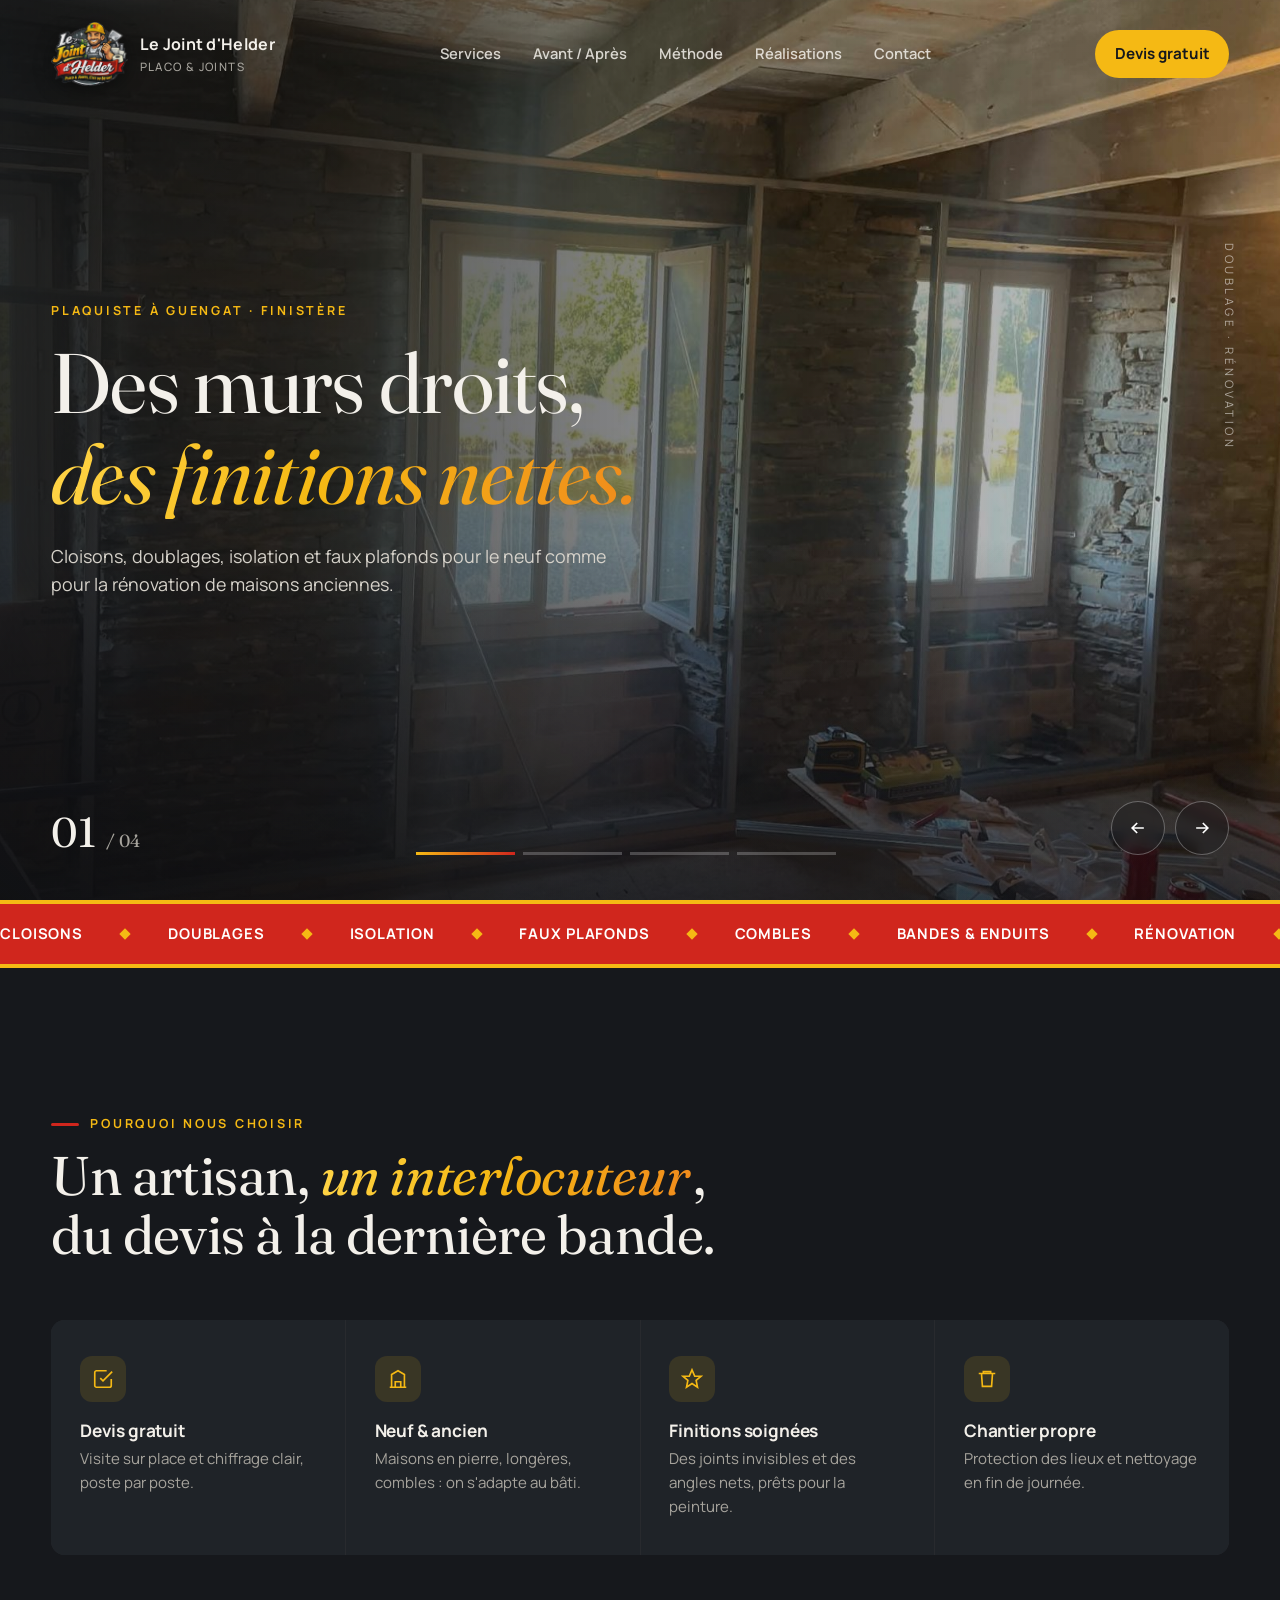
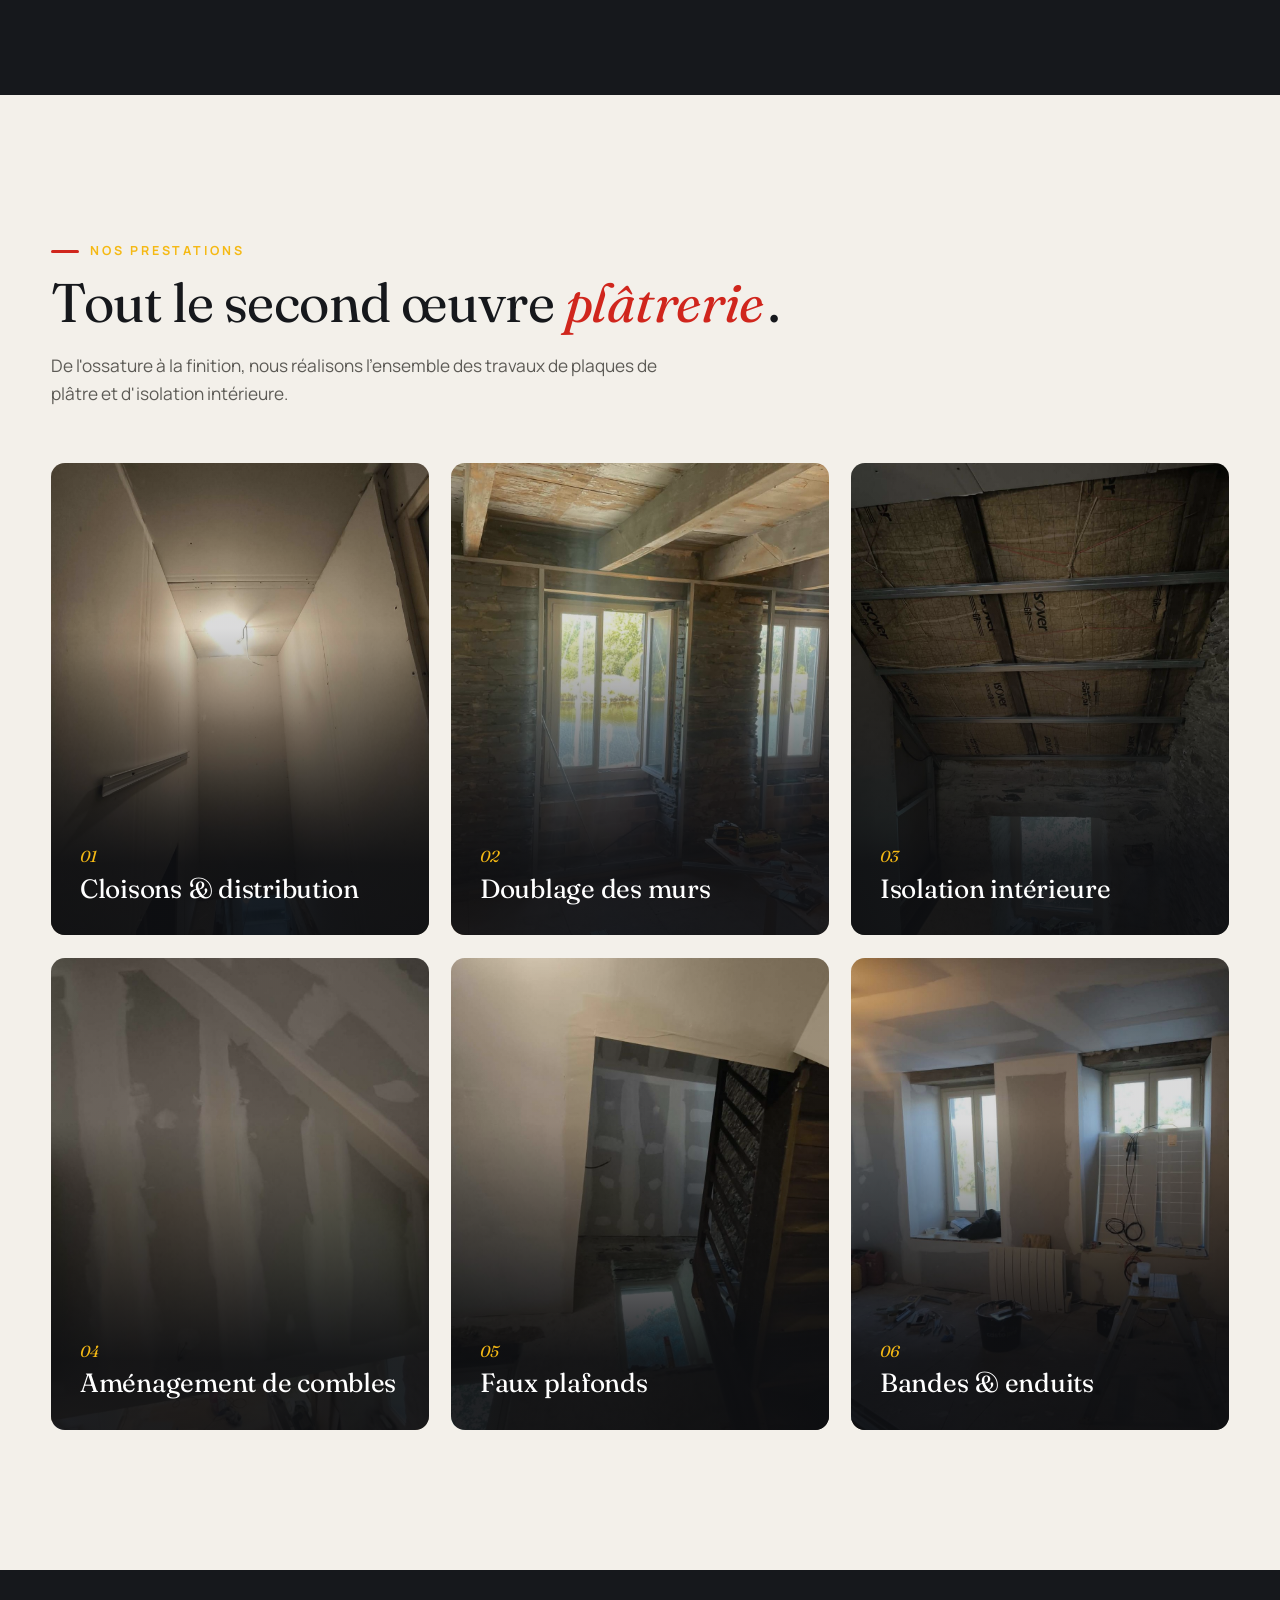
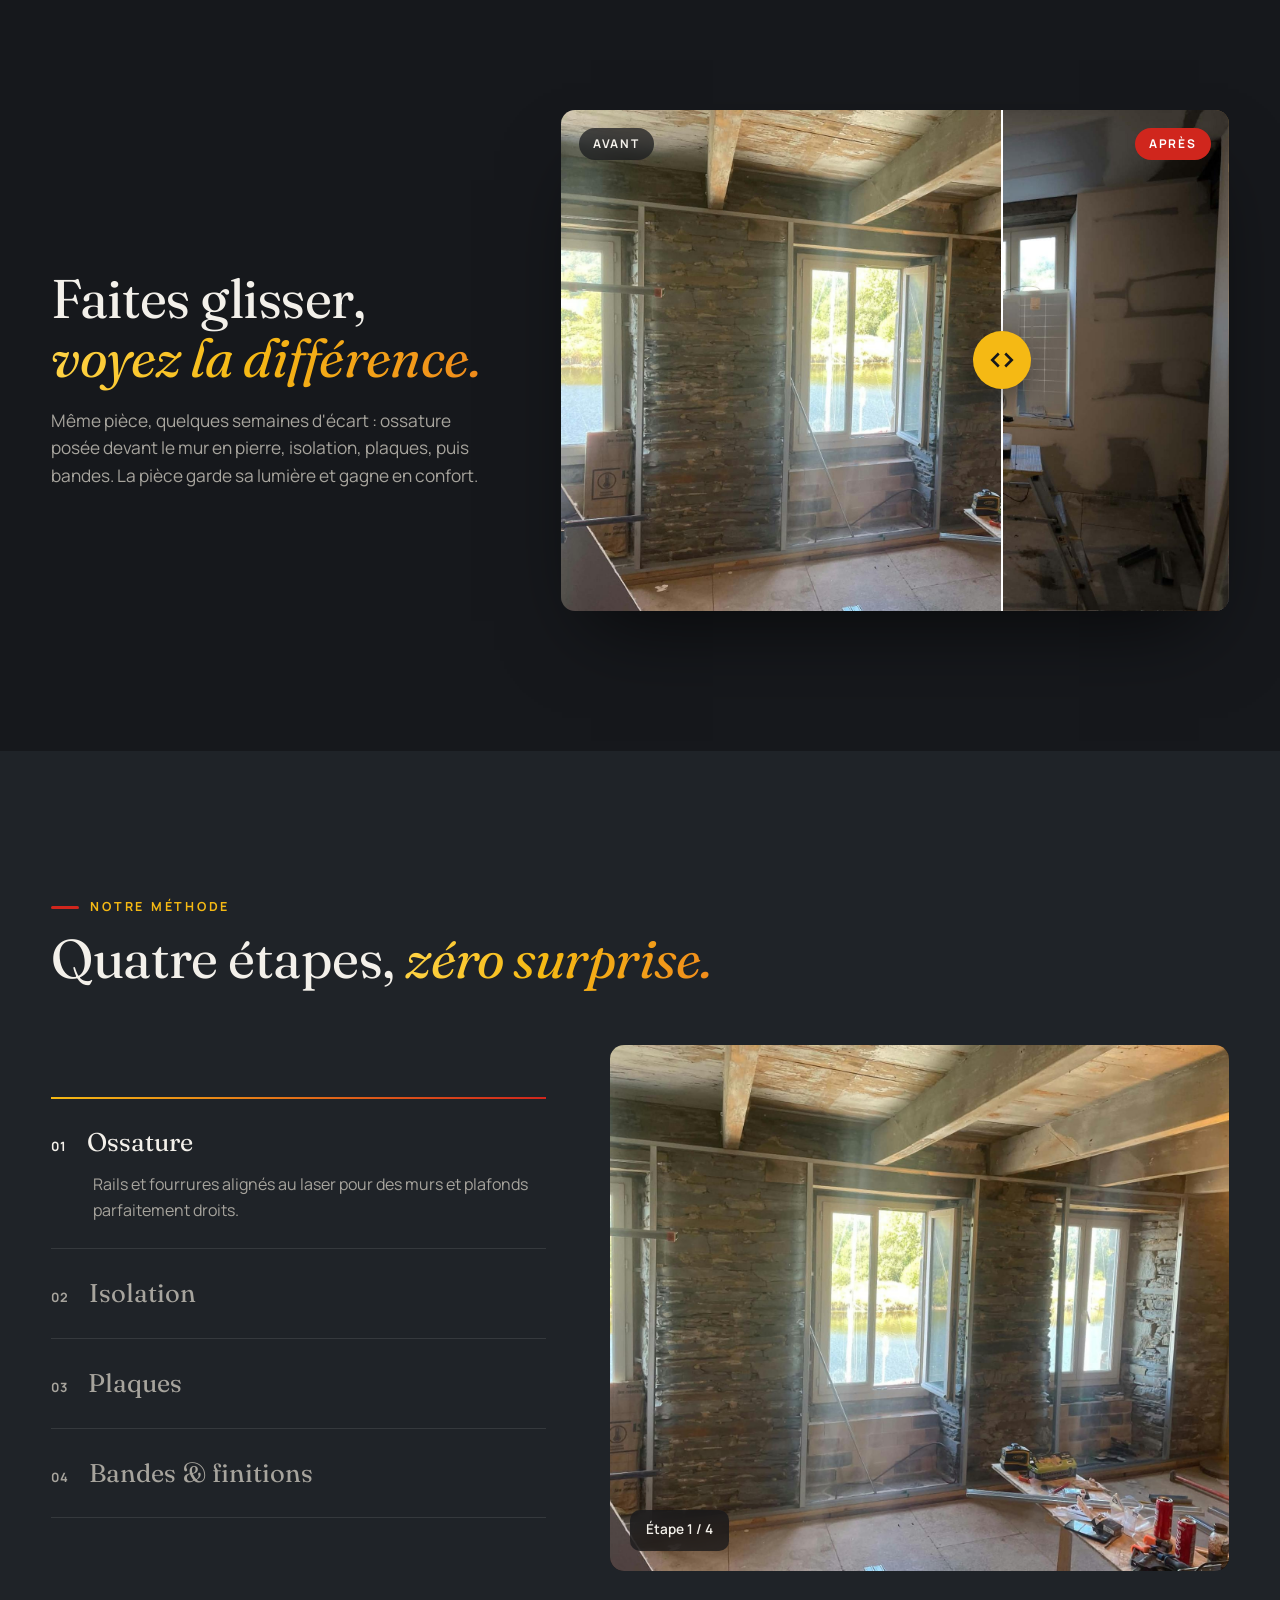
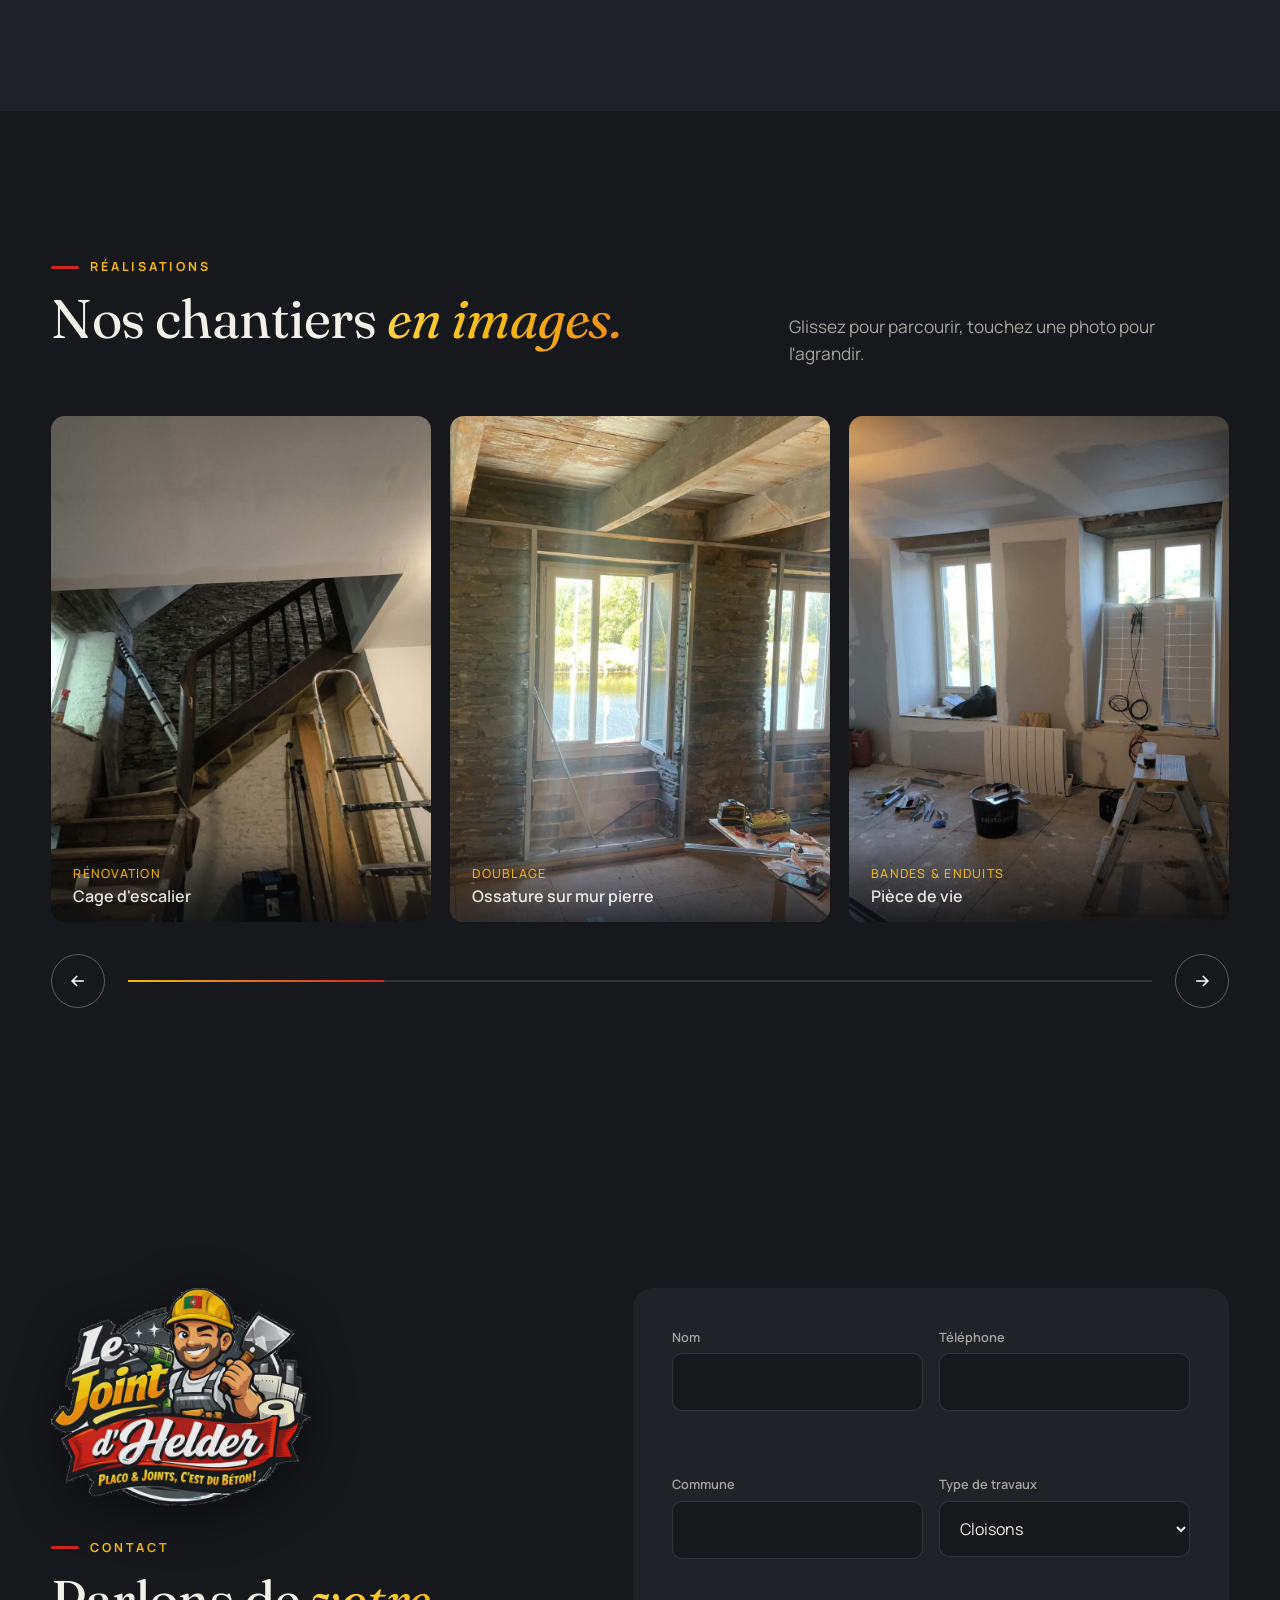
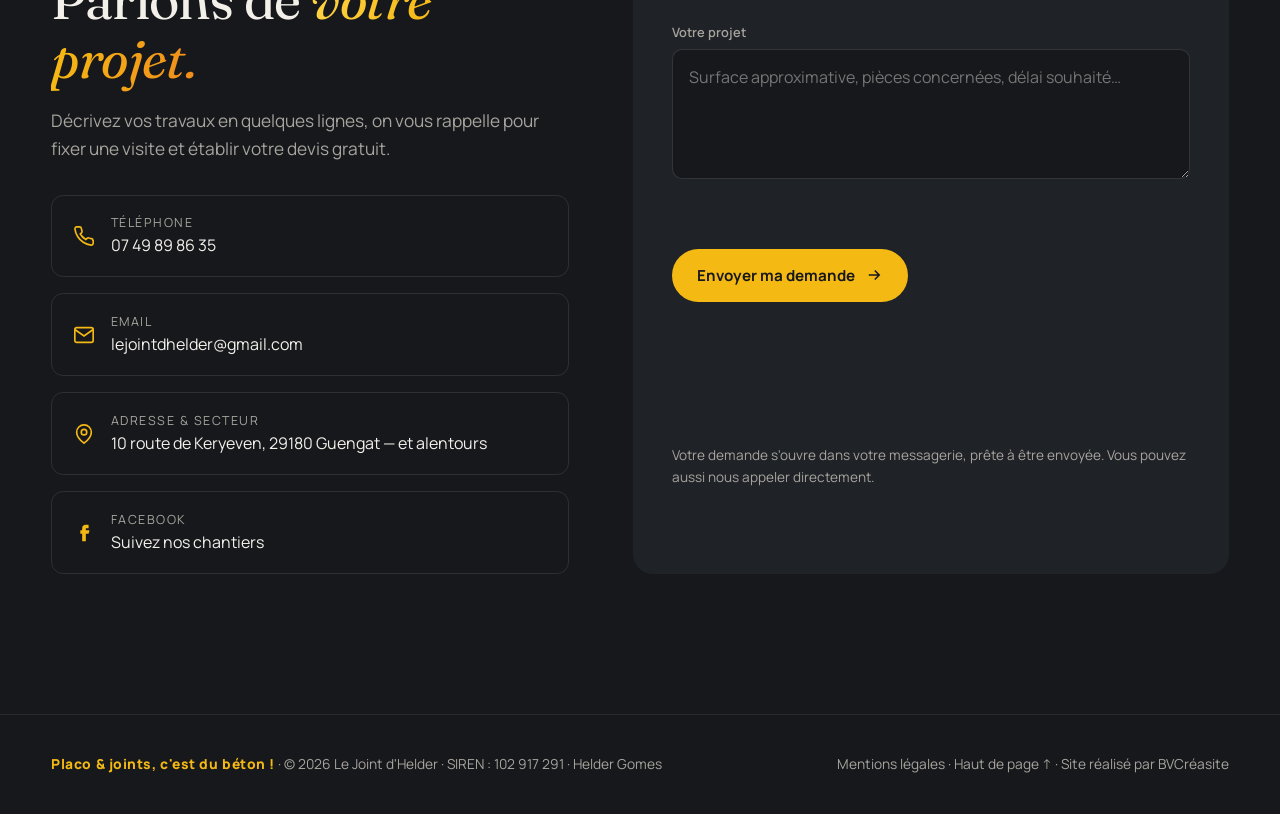
==== commit fdc5b909: "Ajout SIREN et mentions légales Co-Authored-By: Claude Opus 5.5 <noreply@anthropic.com> Claude-Sessi" ====
--- a/index.html
+++ b/index.html
@@ -254,6 +254,14 @@
 .img-reveal{clip-path:inset(100% 0 0 0);transition:clip-path 1.3s var(--ease)}
 .img-reveal.in{clip-path:inset(0 0 0 0)}
 
+.ml{position:fixed;inset:0;z-index:110;background:rgba(10,11,13,.92);display:flex;align-items:center;justify-content:center;padding:4vw;opacity:0;pointer-events:none;transition:opacity .5s}
+.ml.open{opacity:1;pointer-events:auto}
+.ml-box{position:relative;background:var(--ink-2);border-top:4px solid var(--red);border-radius:18px;max-width:720px;width:100%;max-height:86vh;overflow:auto;padding:clamp(1.6rem,4vw,3rem);transform:translateY(30px);transition:transform .7s var(--ease-out)}
+.ml.open .ml-box{transform:none}
+.ml-box h2{margin-top:0}
+.ml-box h3{font-family:var(--sans);font-size:1rem;font-weight:700;color:var(--accent);margin:1.4rem 0 .4rem}
+.ml-box p{color:var(--muted);font-size:.95rem}
+.ml-close{position:absolute;top:16px;right:16px;width:44px;height:44px}
 .float-call{position:fixed;right:18px;bottom:18px;z-index:45;width:58px;height:58px;border-radius:50%;background:var(--red);color:#fff!important;border:3px solid var(--accent);color:var(--ink);display:none;place-items:center;box-shadow:0 12px 30px -8px rgba(0,0,0,.6)}
 .float-call svg{width:24px;height:24px}
 @media(max-width:700px){.float-call{display:grid}}
@@ -476,9 +484,26 @@
 <footer>
   <div class="wrap">
     <span><span class="slogan-band">Placo &amp; joints, c'est du béton !</span> · © <span id="yr"></span> <span data-cfg="nom">Le Joint d'Helder</span><span data-cfg="siret"></span> · Helder Gomes</span>
-    <span><a href="#accueil">Haut de page ↑</a> · Site réalisé par BVCréasite</span>
+    <span><a href="#mentions-legales" id="mlLink">Mentions légales</a> · <a href="#accueil">Haut de page ↑</a> · Site réalisé par BVCréasite</span>
   </div>
 </footer>
+
+<div class="ml" id="ml" role="dialog" aria-modal="true" aria-labelledby="mlTitle">
+  <div class="ml-box">
+    <button class="arrow ml-close" id="mlClose" aria-label="Fermer"><svg viewBox="0 0 24 24" fill="none" stroke="currentColor" stroke-width="2"><path d="M6 6l12 12M18 6L6 18"/></svg></button>
+    <h2 id="mlTitle">Mentions <em>légales</em></h2>
+    <h3>Éditeur du site</h3>
+    <p>Le Joint d'Helder — Helder Gomes<br>10 route de Keryeven, 29180 Guengat<br>SIREN : 102 917 291<br>Téléphone : 07 49 89 86 35 · Email : lejointdhelder@gmail.com<br>Directeur de la publication : Helder Gomes</p>
+    <h3>Hébergement</h3>
+    <p>GitHub Pages — GitHub, Inc., 88 Colin P. Kelly Jr. Street, San Francisco, CA 94107, États-Unis.</p>
+    <h3>Conception</h3>
+    <p>Site réalisé par BVCréasite.</p>
+    <h3>Propriété intellectuelle</h3>
+    <p>Les textes, photos et le logo de ce site sont la propriété de Le Joint d'Helder. Toute reproduction sans autorisation est interdite.</p>
+    <h3>Données personnelles</h3>
+    <p>Le site ne dépose aucun cookie de suivi et ne collecte aucune donnée automatiquement. Le formulaire de devis ouvre votre messagerie : les informations envoyées par email servent uniquement à répondre à votre demande et ne sont jamais transmises à des tiers. Vous pouvez demander leur suppression à tout moment à lejointdhelder@gmail.com.</p>
+  </div>
+</div>
 
 <a class="float-call" data-cfg-href="tel" aria-label="Appeler"><svg viewBox="0 0 24 24" fill="none" stroke="currentColor" stroke-width="2"><path d="M22 16.9v3a2 2 0 01-2.2 2 19.8 19.8 0 01-8.6-3.1 19.5 19.5 0 01-6-6A19.8 19.8 0 012.1 4.2 2 2 0 014.1 2h3a2 2 0 012 1.7c.1.9.4 1.8.7 2.7a2 2 0 01-.5 2.1L8 9.8a16 16 0 006 6l1.3-1.3a2 2 0 012.1-.4c.9.3 1.8.6 2.7.7a2 2 0 011.7 2z"/></svg></a>
 
@@ -493,7 +518,7 @@
   tel:      "07 49 89 86 35",
   email:    "lejointdhelder@gmail.com",
   facebook: "https://www.facebook.com/share/1DxRExD9U9/",
-  siret:    "",                              // ex : "SIRET : 123 456 789 00012" (vide = masqué)
+  siret:    "SIREN : 102 917 291",
   // Avis réels uniquement (copiés depuis Google / Facebook). Laisser vide = section masquée.
   avis: [
     // { texte: "…", auteur: "Prénom N.", note: 5 },
@@ -631,6 +656,17 @@
   set(0);
 })();
 
+/* ---------- Mentions légales ---------- */
+(()=>{const ml=document.getElementById("ml");
+  const open=()=>{ml.classList.add("open");document.body.style.overflow="hidden"};
+  const close=()=>{ml.classList.remove("open");document.body.style.overflow="";if(location.hash==="#mentions-legales")history.replaceState(null,"",location.pathname)};
+  document.getElementById("mlLink").onclick=e=>{e.preventDefault();open()};
+  document.getElementById("mlClose").onclick=close;
+  ml.addEventListener("click",e=>{if(e.target===ml)close()});
+  addEventListener("keydown",e=>{if(e.key==="Escape"&&ml.classList.contains("open"))close()});
+  if(location.hash==="#mentions-legales")open();
+})();
+
 /* ---------- Formulaire devis (ouvre la messagerie) ---------- */
 document.getElementById("devis").addEventListener("submit",e=>{e.preventDefault();const f=e.target,msg=document.getElementById("formMsg");
   if(!f.nom.value.trim()||!f.tel.value.trim()){msg.textContent="Merci d'indiquer au moins votre nom et votre téléphone.";return}
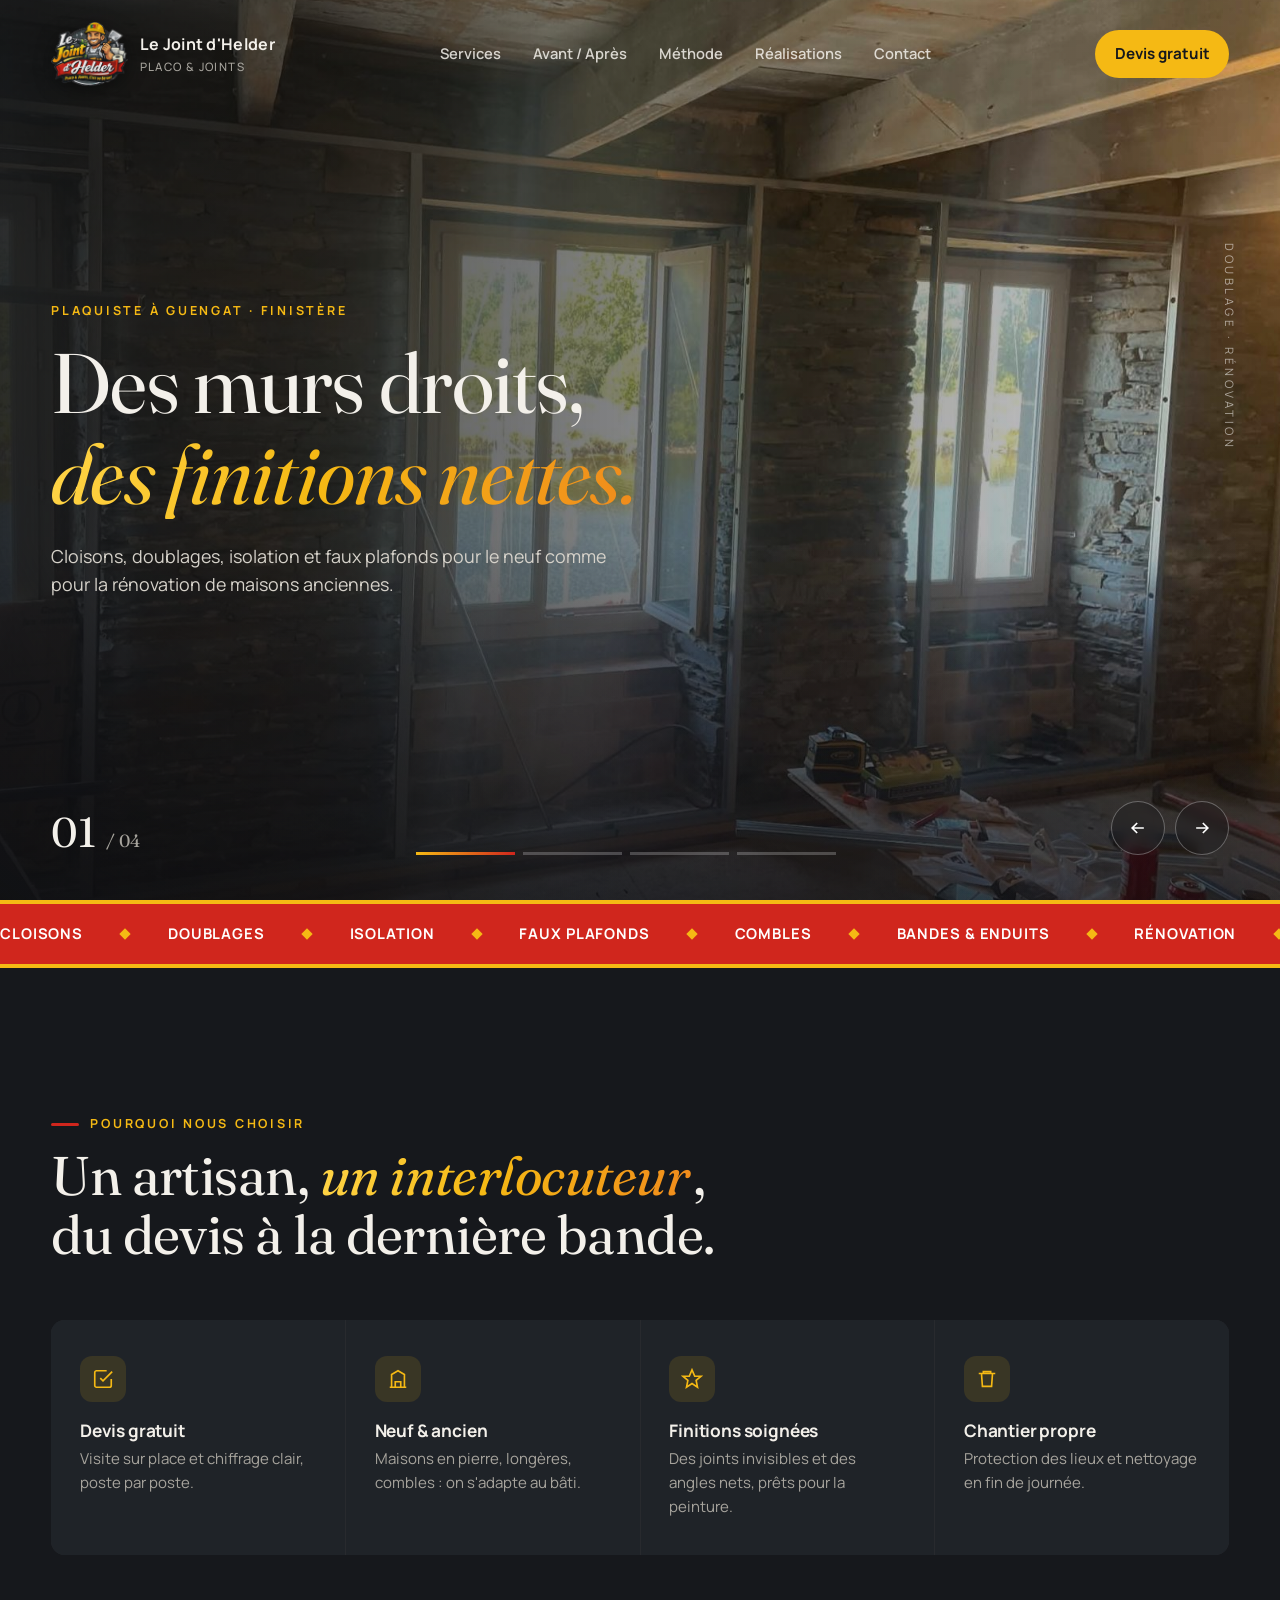
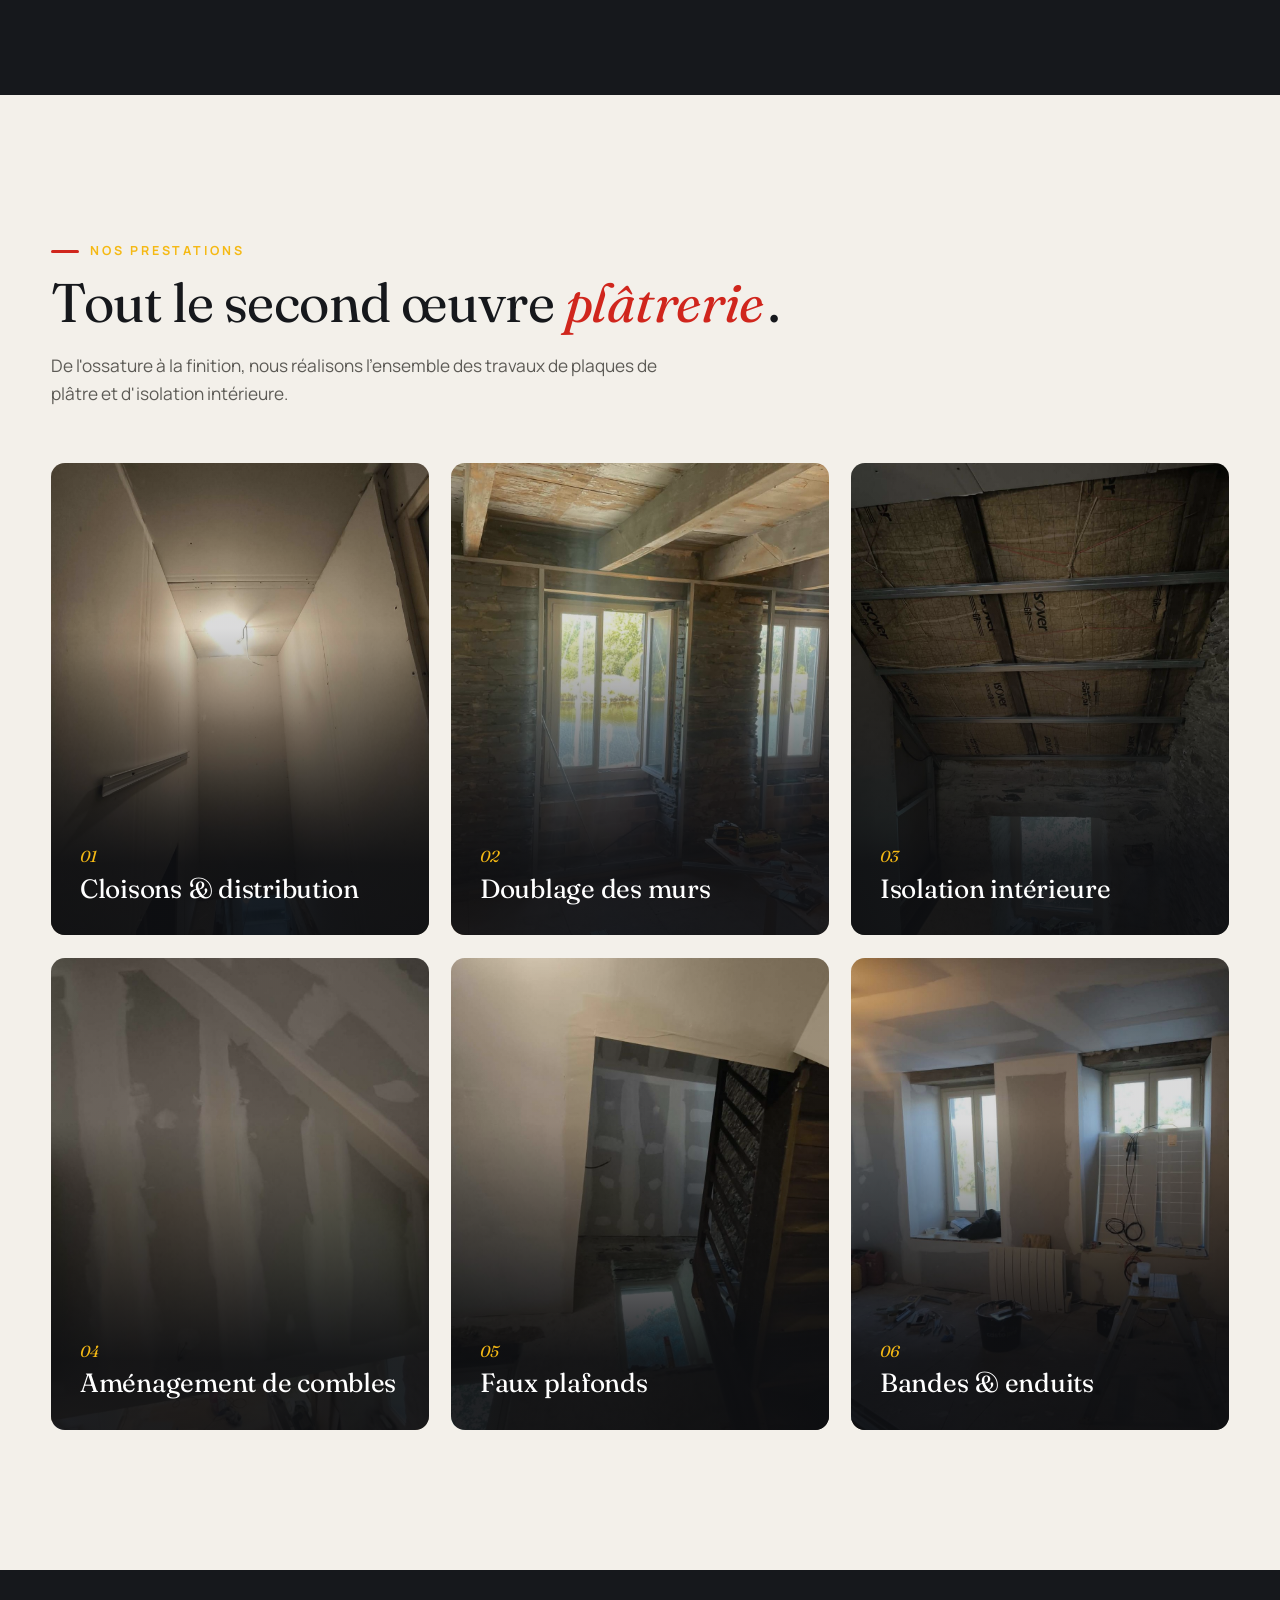
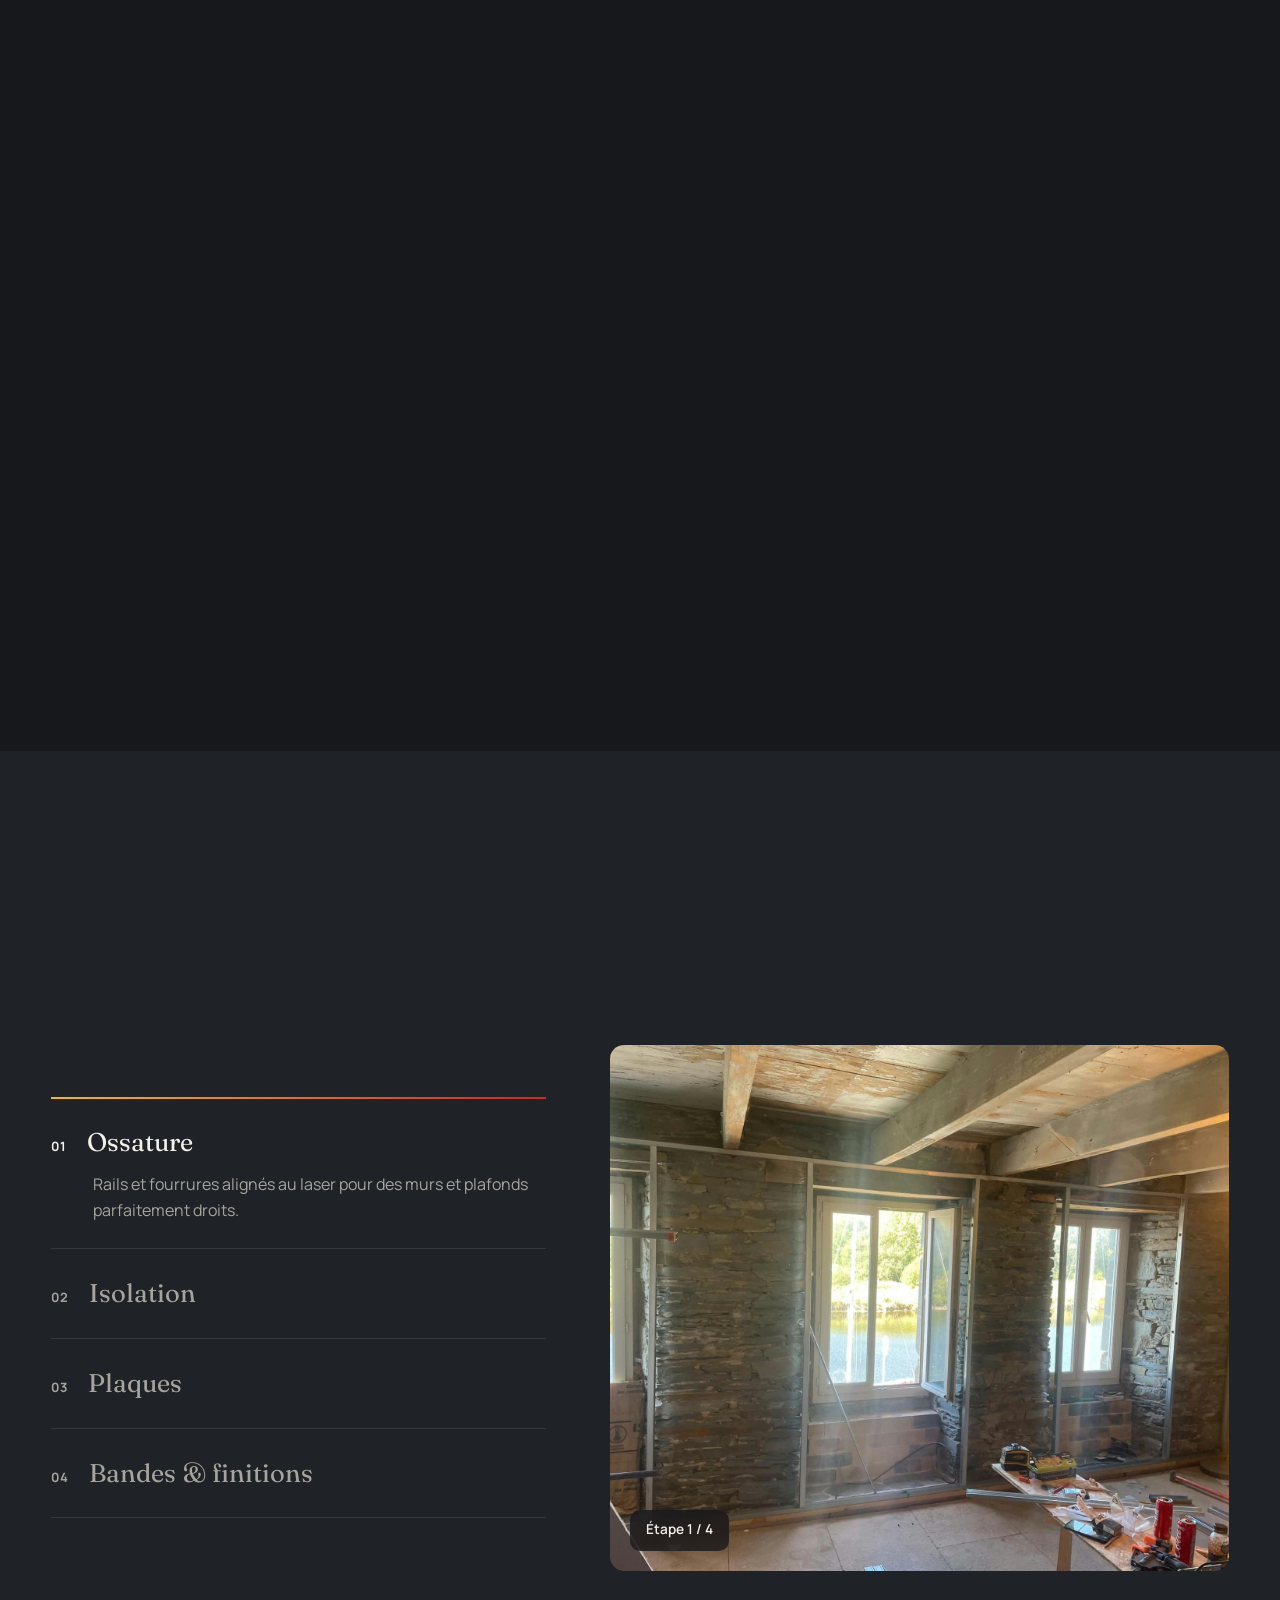
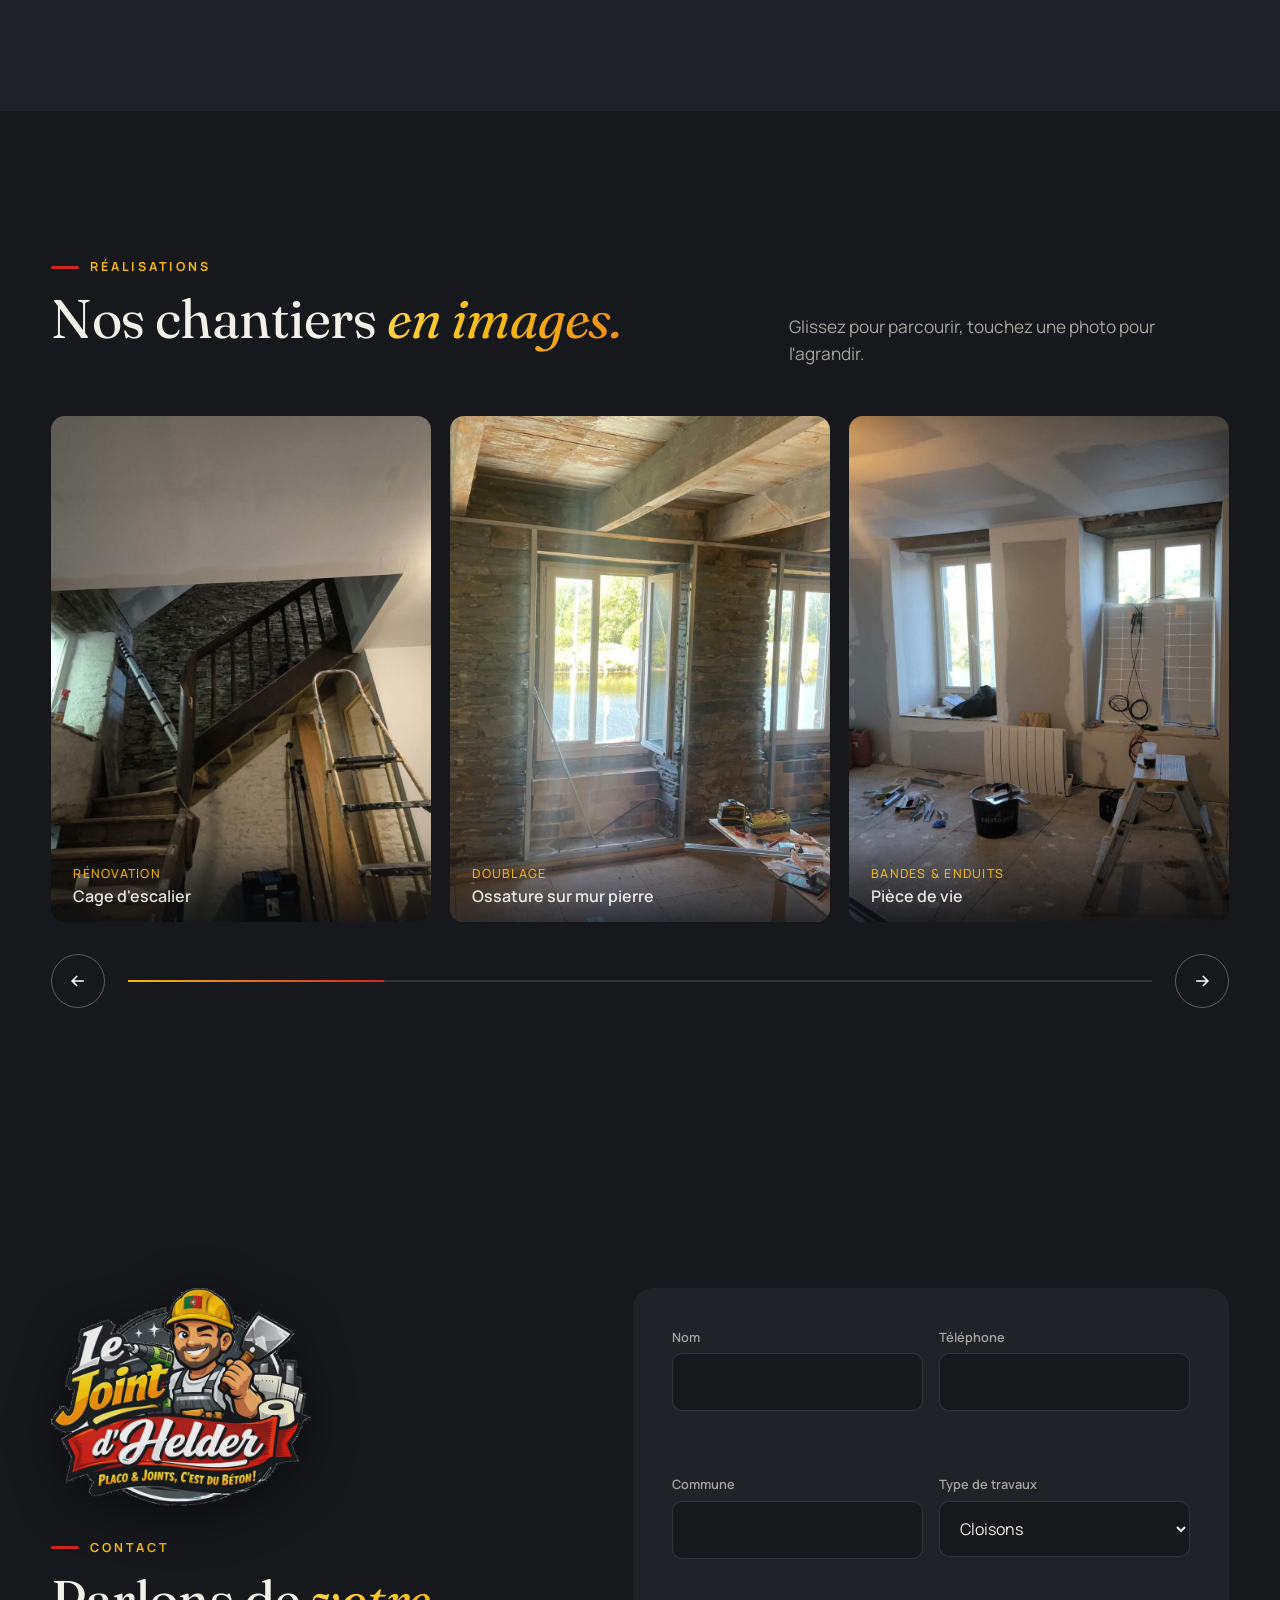
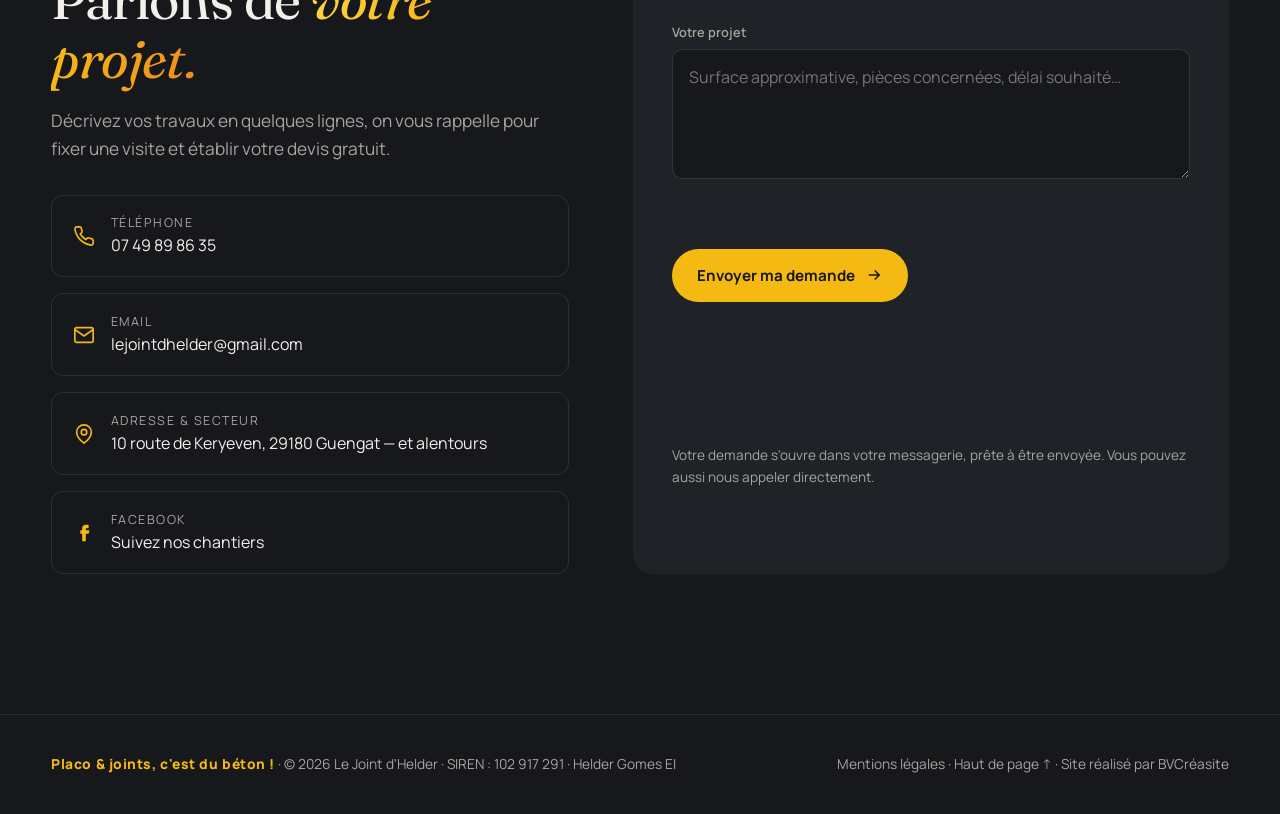
==== commit a7406eef: "Mention EI Co-Authored-By: Claude Opus 5.5 <noreply@anthropic.com> Claude-Session: https://claude.ai" ====
--- a/index.html
+++ b/index.html
@@ -483,7 +483,7 @@
 
 <footer>
   <div class="wrap">
-    <span><span class="slogan-band">Placo &amp; joints, c'est du béton !</span> · © <span id="yr"></span> <span data-cfg="nom">Le Joint d'Helder</span><span data-cfg="siret"></span> · Helder Gomes</span>
+    <span><span class="slogan-band">Placo &amp; joints, c'est du béton !</span> · © <span id="yr"></span> <span data-cfg="nom">Le Joint d'Helder</span><span data-cfg="siret"></span> · Helder Gomes EI</span>
     <span><a href="#mentions-legales" id="mlLink">Mentions légales</a> · <a href="#accueil">Haut de page ↑</a> · Site réalisé par BVCréasite</span>
   </div>
 </footer>
@@ -493,7 +493,7 @@
     <button class="arrow ml-close" id="mlClose" aria-label="Fermer"><svg viewBox="0 0 24 24" fill="none" stroke="currentColor" stroke-width="2"><path d="M6 6l12 12M18 6L6 18"/></svg></button>
     <h2 id="mlTitle">Mentions <em>légales</em></h2>
     <h3>Éditeur du site</h3>
-    <p>Le Joint d'Helder — Helder Gomes<br>10 route de Keryeven, 29180 Guengat<br>SIREN : 102 917 291<br>Téléphone : 07 49 89 86 35 · Email : lejointdhelder@gmail.com<br>Directeur de la publication : Helder Gomes</p>
+    <p>Le Joint d'Helder — Helder Gomes EI (entrepreneur individuel)<br>10 route de Keryeven, 29180 Guengat<br>SIREN : 102 917 291<br>Téléphone : 07 49 89 86 35 · Email : lejointdhelder@gmail.com<br>Directeur de la publication : Helder Gomes</p>
     <h3>Hébergement</h3>
     <p>GitHub Pages — GitHub, Inc., 88 Colin P. Kelly Jr. Street, San Francisco, CA 94107, États-Unis.</p>
     <h3>Conception</h3>
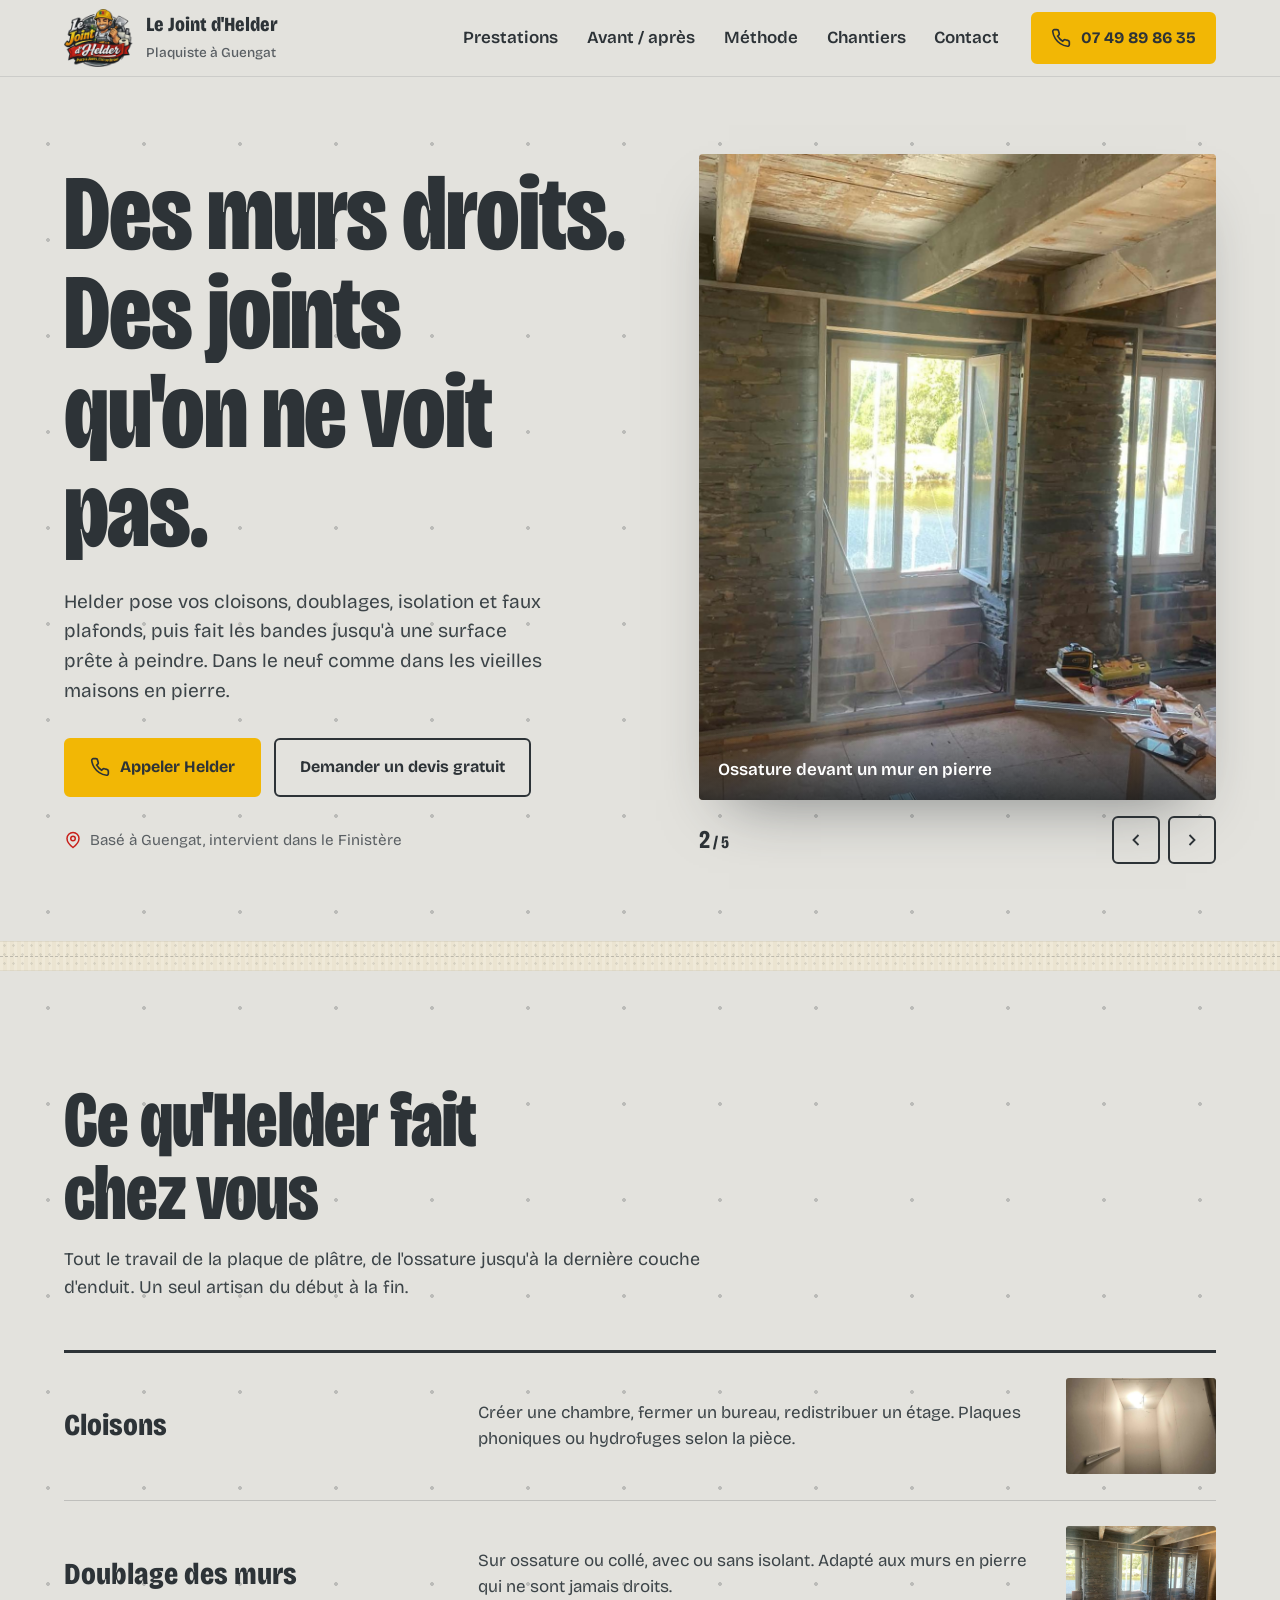
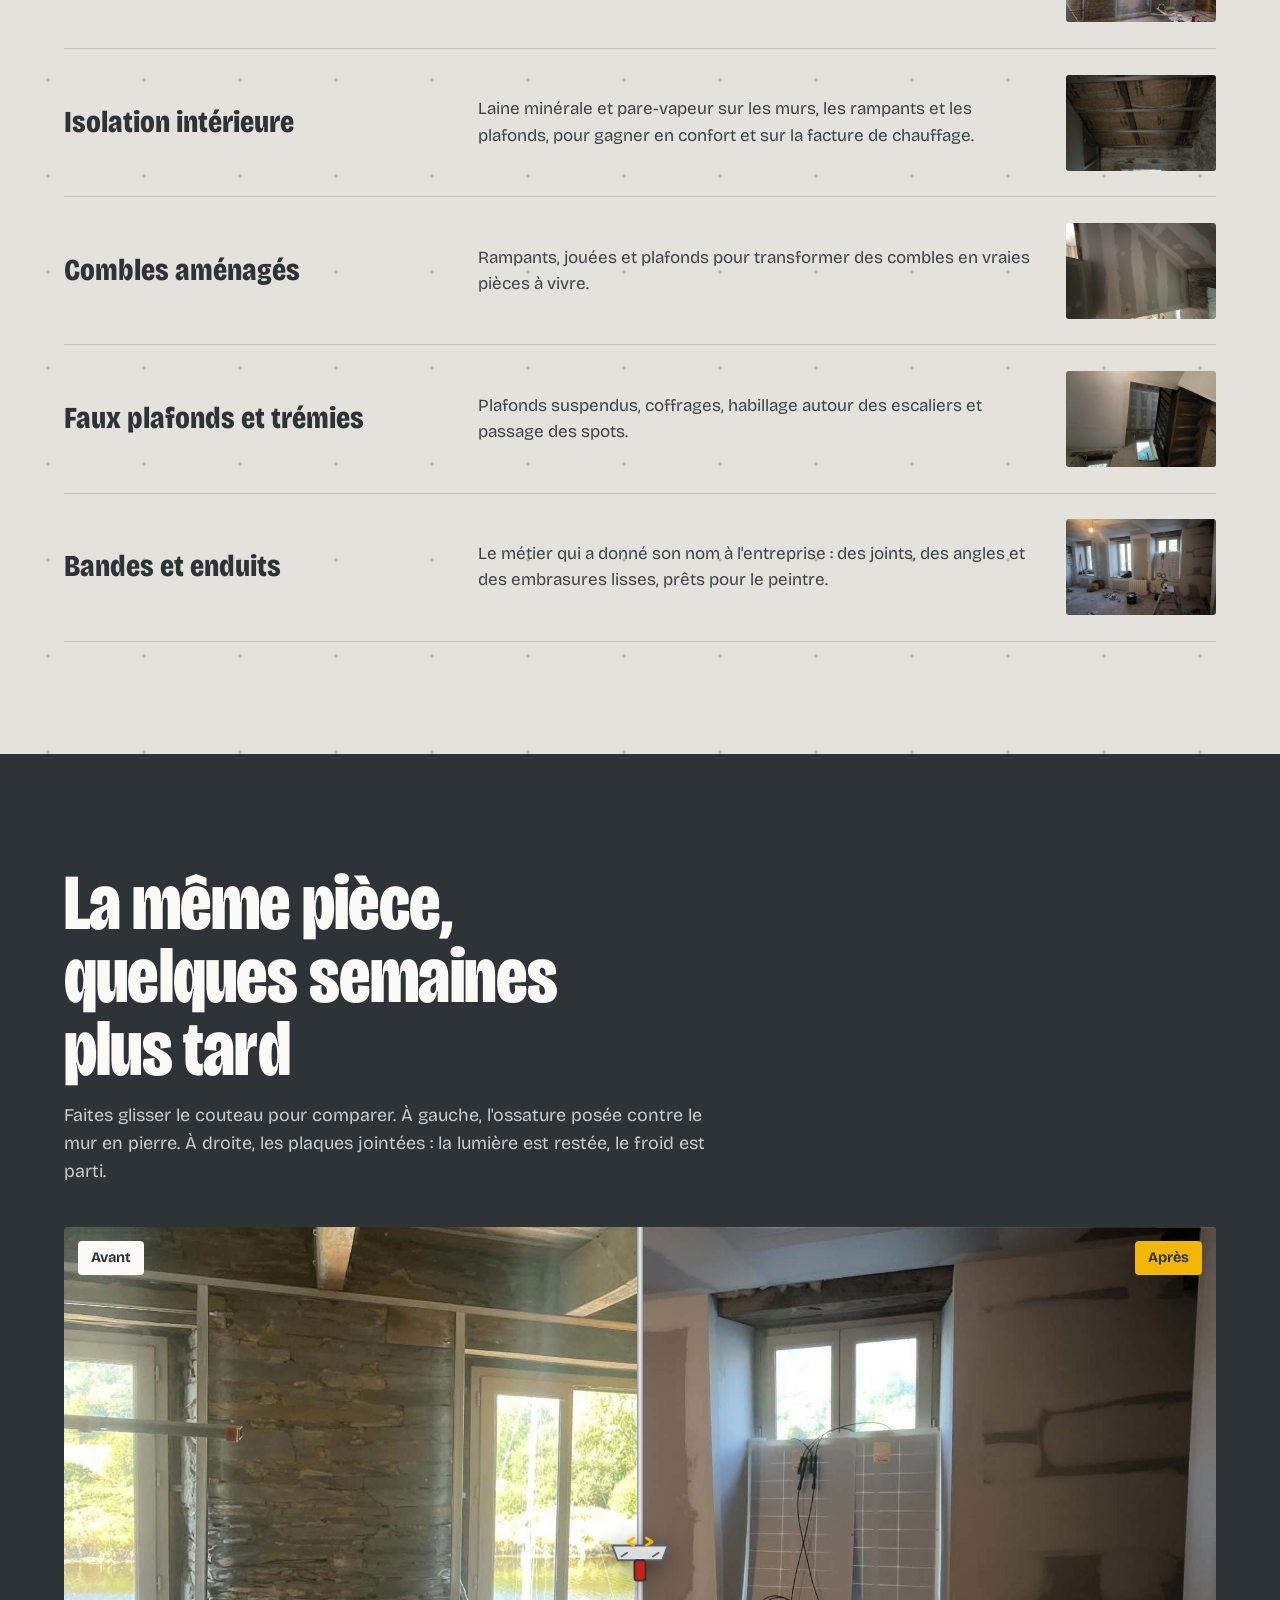
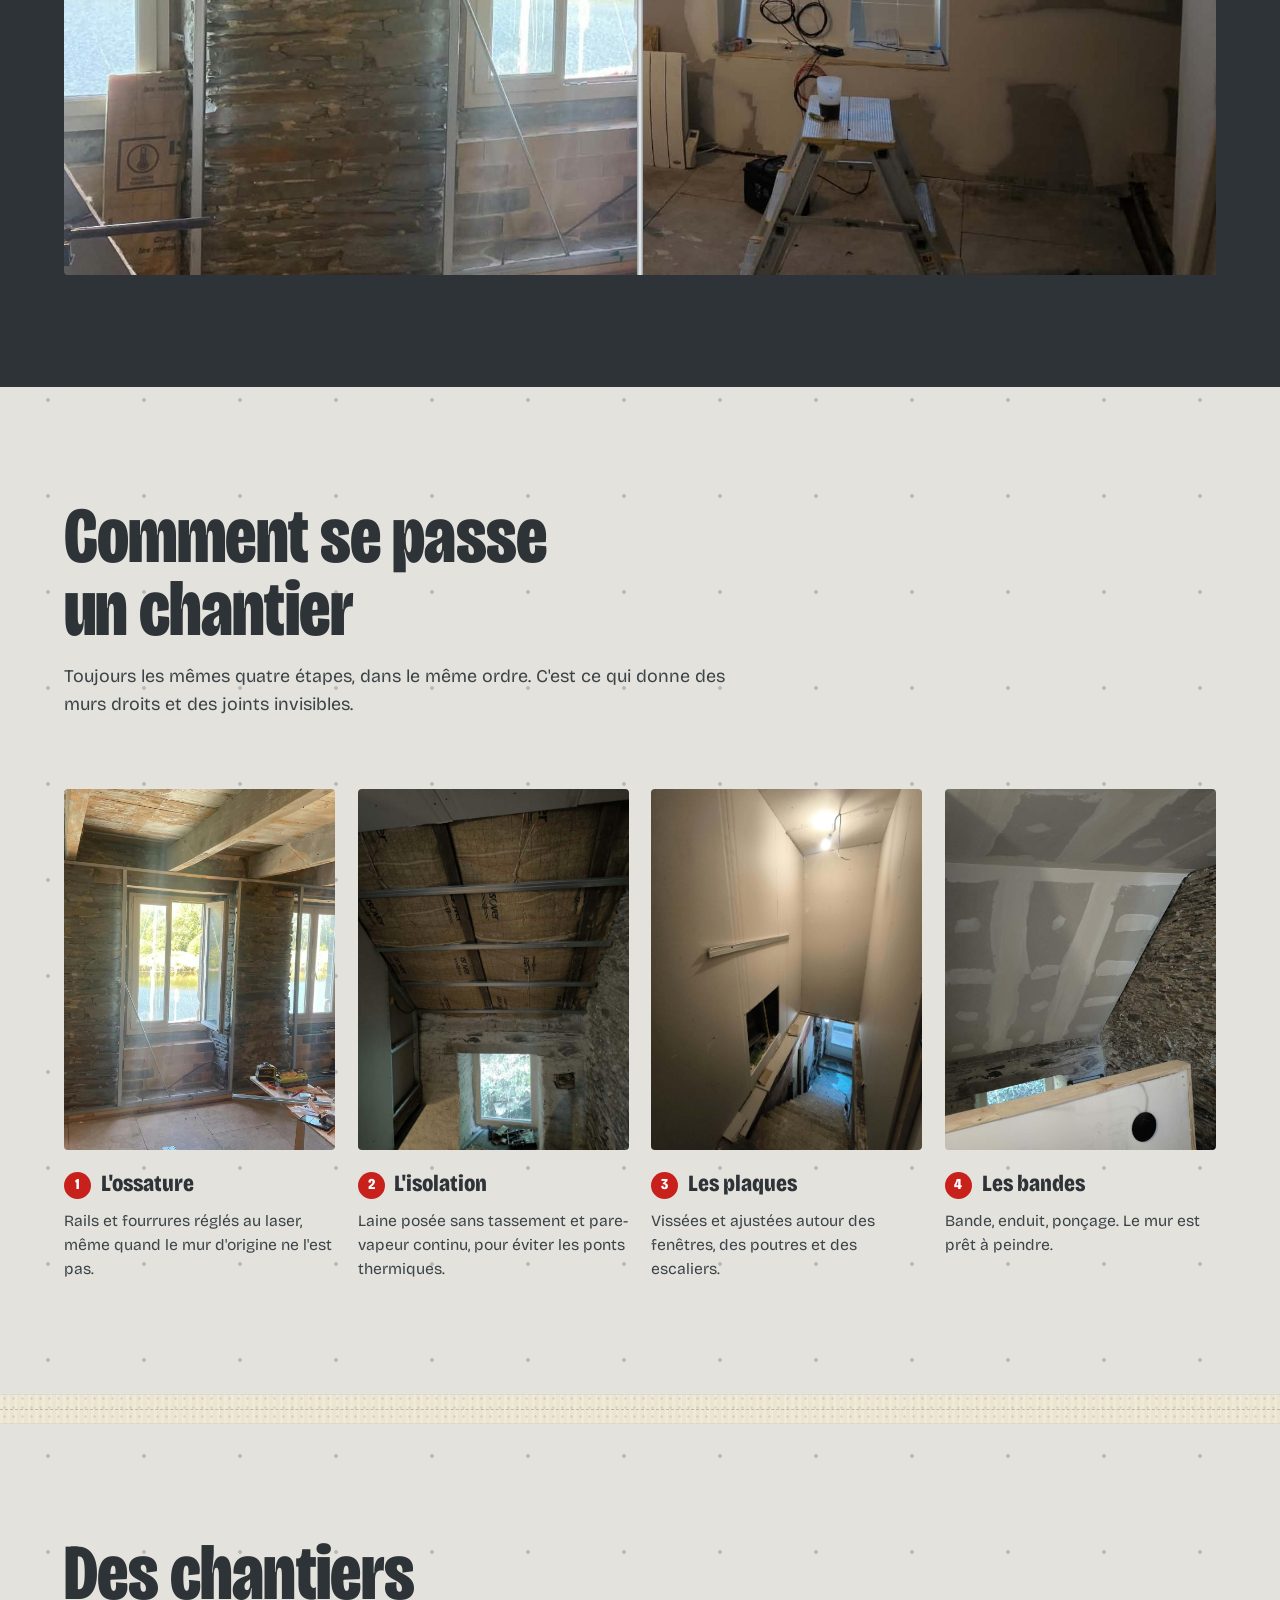
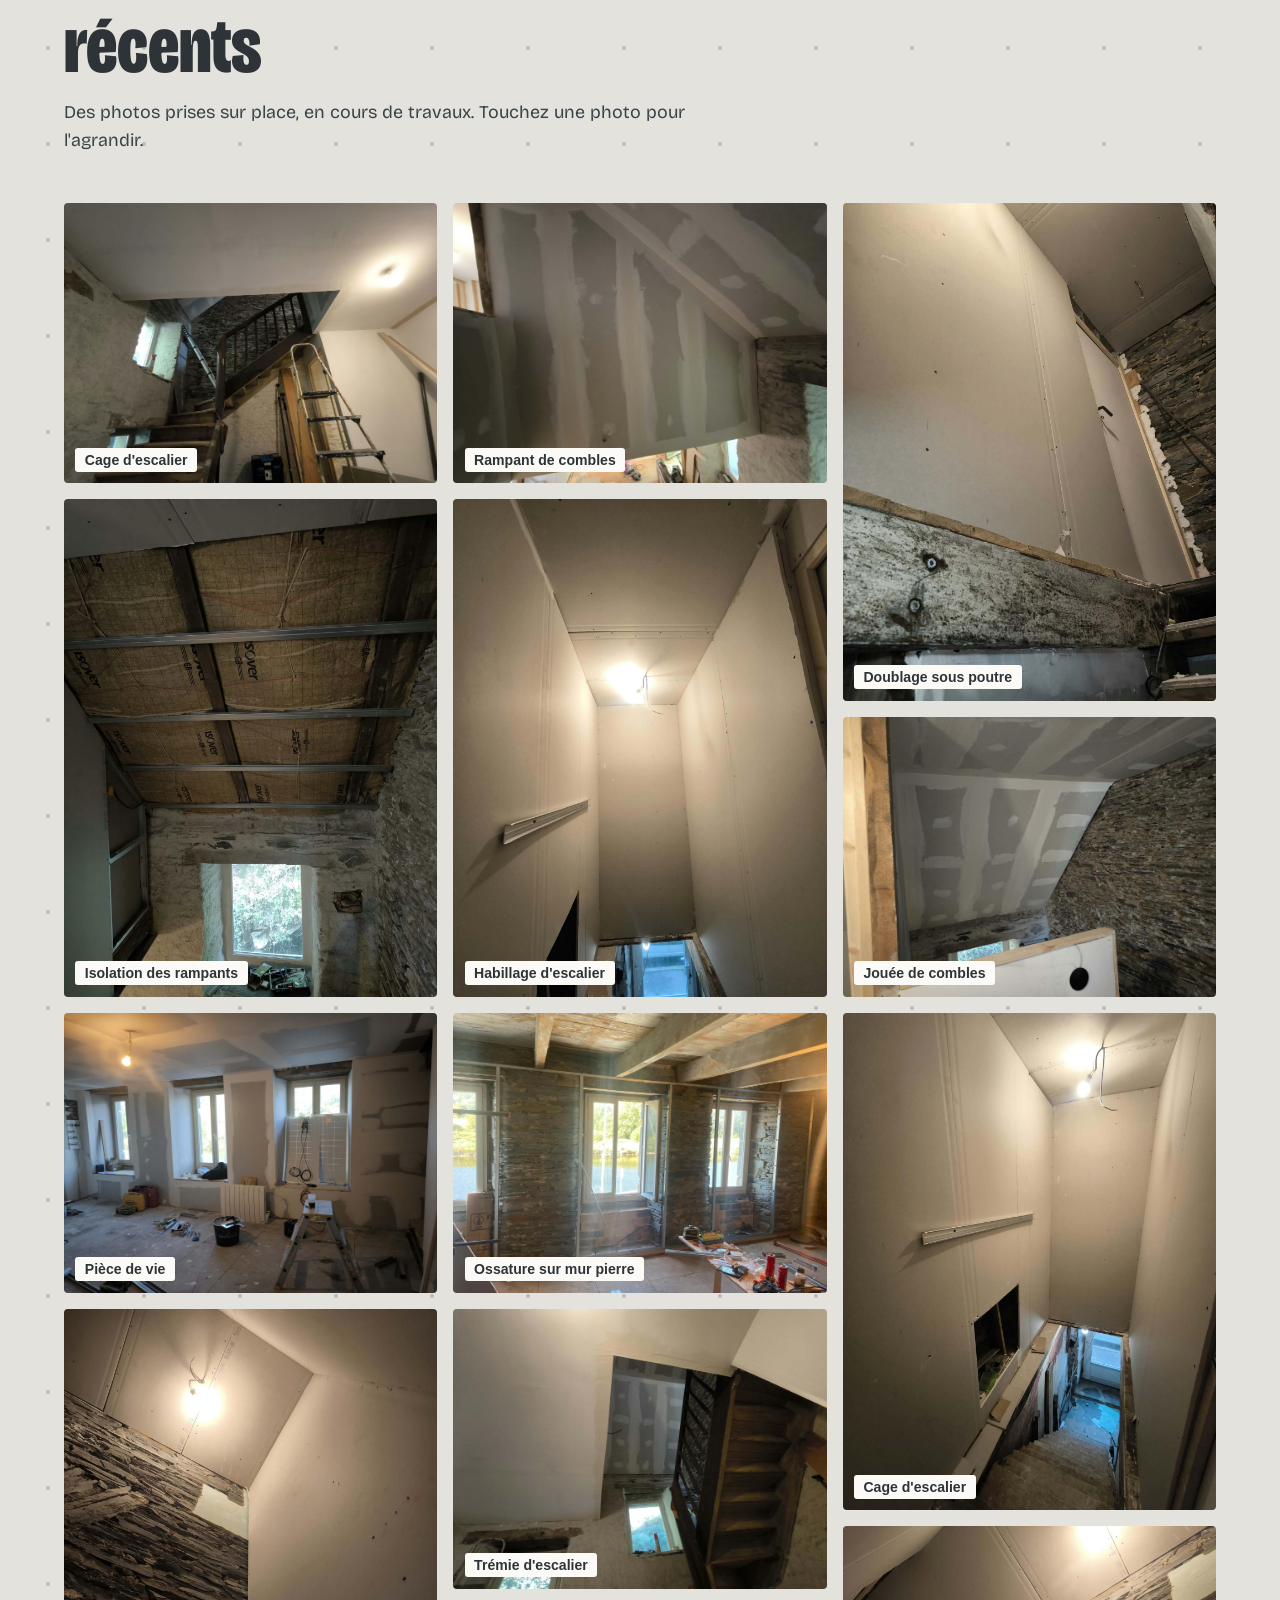
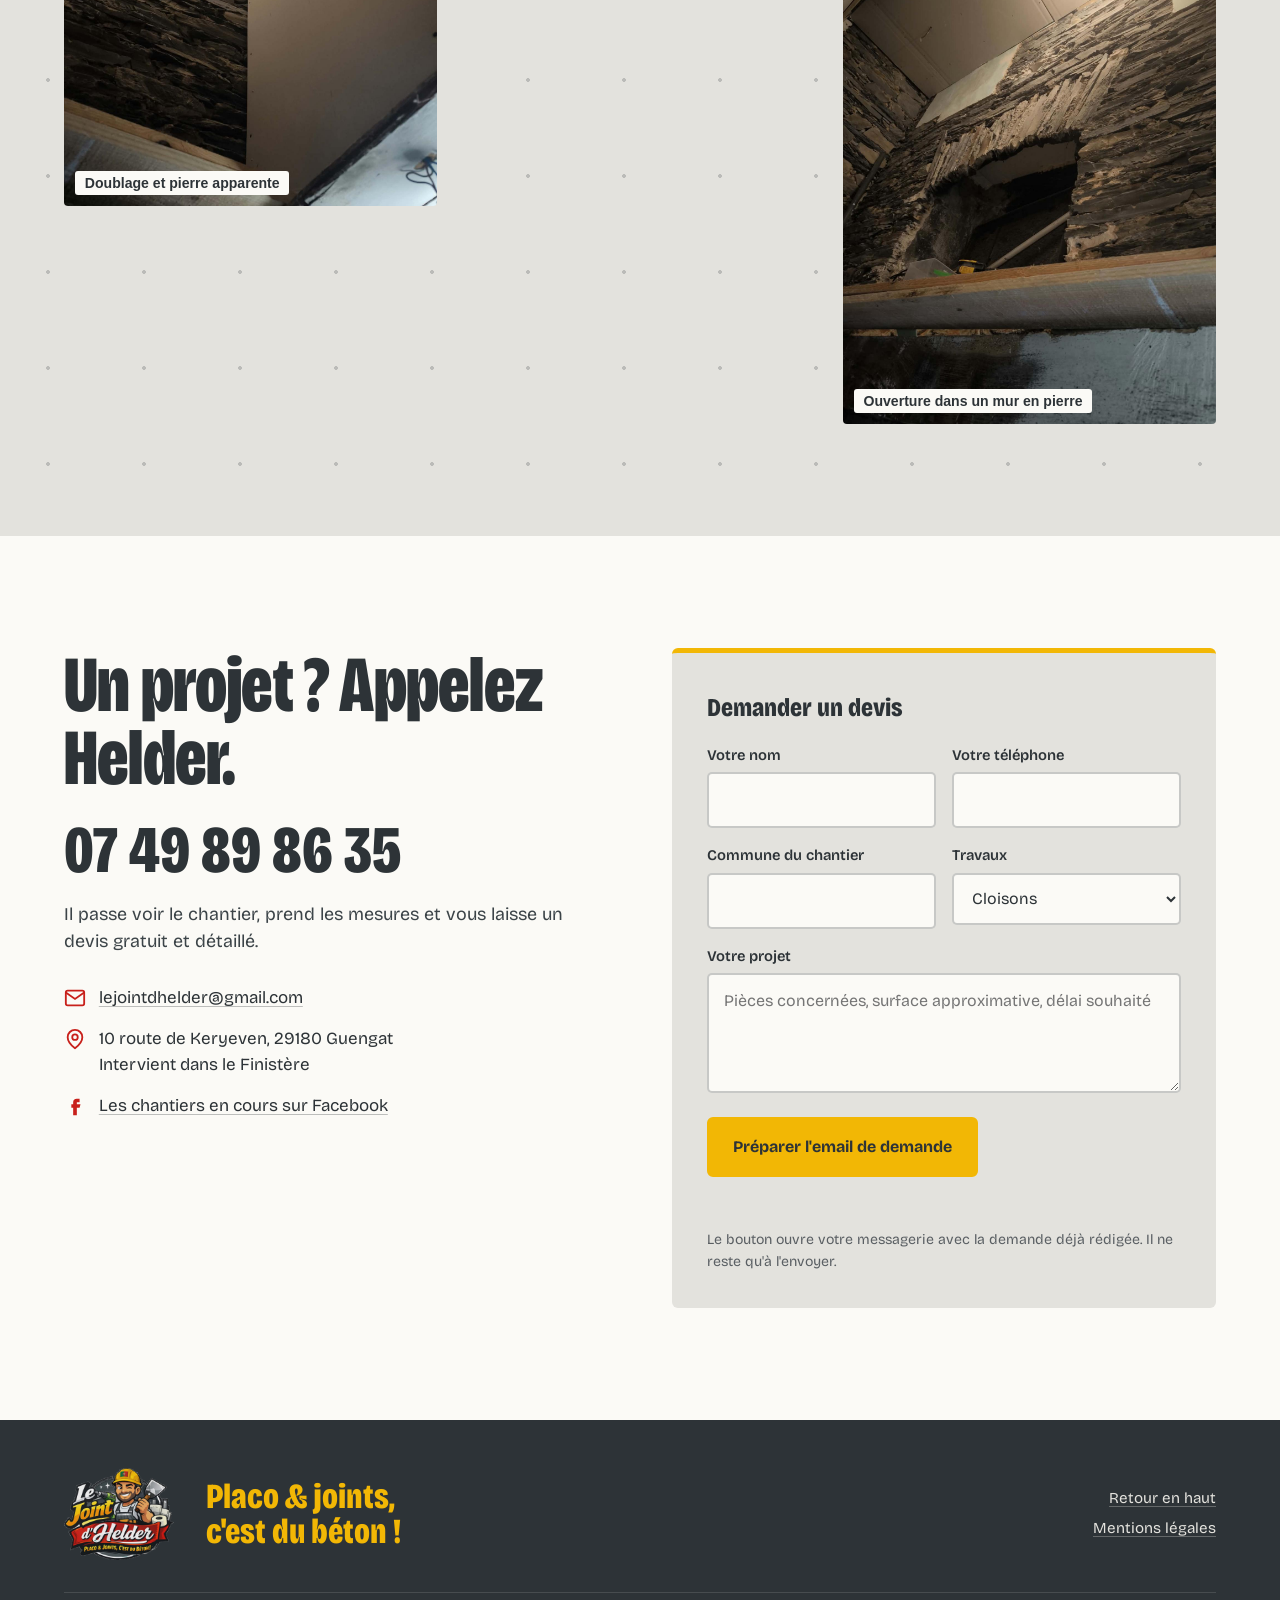
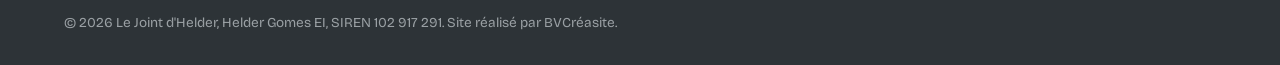
==== commit 7936219b: "Refonte complète : direction plaque de plâtre, transition couteau à enduire Co-Authored-By: Claude O" ====
--- a/index.html
+++ b/index.html
@@ -3,676 +3,554 @@
 <head>
 <meta charset="UTF-8">
 <meta name="viewport" content="width=device-width, initial-scale=1">
-<title>Le Joint d'Helder – Placo &amp; joints</title>
-<meta name="description" content="Le Joint d'Helder, plaquiste à Guengat (Finistère) : cloisons, doublages, isolation intérieure, faux plafonds, aménagement de combles, bandes et finitions. Neuf et rénovation. Devis gratuit.">
+<title>Le Joint d'Helder – Plaquiste à Guengat (Finistère)</title>
+<meta name="description" content="Le Joint d'Helder, plaquiste à Guengat (29) : cloisons, doublages, isolation, combles, faux plafonds, bandes et enduits. Neuf et rénovation. Devis gratuit au 07 49 89 86 35.">
+<meta property="og:title" content="Le Joint d'Helder – Placo & joints, c'est du béton !">
+<meta property="og:description" content="Plaquiste à Guengat et alentours : cloisons, isolation, combles, bandes et enduits.">
+<meta property="og:image" content="photos/escalier-finition.jpg">
+<link rel="icon" href="photos/logo.png">
 <link rel="preconnect" href="https://fonts.googleapis.com">
 <link rel="preconnect" href="https://fonts.gstatic.com" crossorigin>
-<link href="https://fonts.googleapis.com/css2?family=Fraunces:ital,opsz,wght@0,9..144,400;0,9..144,600;1,9..144,400&family=Manrope:wght@400;500;600;700&display=swap" rel="stylesheet">
+<link href="https://fonts.googleapis.com/css2?family=Bricolage+Grotesque:opsz,wdth,wght@12..96,75..100,300..800&display=swap" rel="stylesheet">
+<script type="application/ld+json">
+{"@context":"https://schema.org","@type":"HomeAndConstructionBusiness","name":"Le Joint d'Helder","founder":"Helder Gomes","telephone":"+33749898635","email":"lejointdhelder@gmail.com","address":{"@type":"PostalAddress","streetAddress":"10 route de Keryeven","postalCode":"29180","addressLocality":"Guengat","addressCountry":"FR"},"areaServed":"Finistère","slogan":"Placo & joints, c'est du béton !"}
+</script>
 <style>
+/* =====================================================================
+   Direction : le site est une plaque de plâtre.
+   Plaque  #E3E2DD · Enduit #FBFAF6 · Anthracite #2D3337
+   Jaune casque #F2B705 · Rouge banderole #C8201B · Encre marquage #2F5DA8
+   ===================================================================== */
 :root{
-  --ink:#16181c; --ink-2:#1f2328; --ink-3:#2b3137;
-  --plaster:#f3f0ea; --plaster-2:#e7e2d8; --stone:#8b8a85;
-  --accent:#f5b914; --accent-2:#ffd447; --orange:#f08a1c; --red:#d0261d; --red-2:#e8402f;
-  --txt:#f3f0ea; --muted:#a7a49d;
-  --serif:"Fraunces",Georgia,serif; --sans:"Manrope",system-ui,sans-serif;
-  --ease:cubic-bezier(.77,0,.18,1); --ease-out:cubic-bezier(.16,1,.3,1);
-  --radius:14px; --max:1240px;
+  --plaque:#e3e2dd; --plaque-2:#d6d5cf; --enduit:#fbfaf6;
+  --anthra:#2d3337; --anthra-2:#3c4448; --gris:#5a5f63;
+  --jaune:#f2b705; --rouge:#c8201b; --encre:#2f5da8;
+  --f:"Bricolage Grotesque",system-ui,sans-serif;
+  --blade:cubic-bezier(.65,0,.35,1);
+  --w:min(1200px,90vw);
 }
 *{box-sizing:border-box;margin:0;padding:0}
-html{scroll-behavior:smooth}
-body{font-family:var(--sans);background:var(--ink);color:var(--txt);line-height:1.6;-webkit-font-smoothing:antialiased;overflow-x:hidden}
+html{scroll-behavior:smooth;scroll-padding-top:84px}
+body{font-family:var(--f);font-variation-settings:"wdth" 100;color:var(--anthra);line-height:1.55;font-size:1.0625rem;
+  background-color:var(--plaque);
+  /* points de vis tous les 30 cm, comme sur une vraie plaque */
+  background-image:radial-gradient(circle at 50% 50%,rgba(45,51,55,.22) 1.6px,transparent 2.2px);
+  background-size:96px 96px;-webkit-font-smoothing:antialiased;overflow-x:hidden}
 img{display:block;max-width:100%}
-a{color:inherit;text-decoration:none}
-.wrap{width:min(var(--max),92vw);margin-inline:auto}
-.eyebrow{font-size:.78rem;letter-spacing:.22em;text-transform:uppercase;color:var(--accent);font-weight:700;display:inline-flex;align-items:center;gap:.7rem}
-.eyebrow::before{content:"";width:28px;height:3px;border-radius:2px;background:var(--red)}
-h1,h2,h3{font-family:var(--serif);font-weight:400;line-height:1.08;letter-spacing:-.01em}
-h2{font-size:clamp(2rem,4.4vw,3.4rem);margin:.8rem 0 1.2rem}
-h2 em,h1 em{font-style:italic;background:linear-gradient(100deg,var(--accent-2),var(--accent) 45%,var(--orange));-webkit-background-clip:text;background-clip:text;color:transparent;padding-right:.08em}
-.lead{color:var(--muted);font-size:1.08rem;max-width:58ch}
-section{padding:clamp(80px,11vw,140px) 0;position:relative}
-.btn{display:inline-flex;align-items:center;gap:.6rem;padding:1rem 1.6rem;border-radius:999px;font-weight:700;font-size:.95rem;transition:transform .4s var(--ease-out),background .3s,color .3s,box-shadow .4s;cursor:pointer;border:0;font-family:inherit}
-.btn-primary{background:var(--accent);color:var(--ink)}
-.btn-primary:hover{transform:translateY(-3px);box-shadow:0 14px 30px -10px rgba(208,38,29,.6);background:var(--red);color:#fff}
-.btn-ghost{border:1px solid rgba(243,240,234,.35);color:var(--txt);background:rgba(20,22,26,.25);backdrop-filter:blur(6px)}
-.btn-ghost:hover{background:var(--txt);color:var(--ink);transform:translateY(-3px)}
-.btn svg{width:18px;height:18px}
-
-/* ---------- HEADER ---------- */
-header{position:fixed;inset:0 0 auto;z-index:50;transition:background .5s,padding .5s,box-shadow .5s;padding:22px 0}
-header.scrolled{border-bottom:3px solid var(--red);background:rgba(22,24,28,.9);backdrop-filter:blur(14px);padding:12px 0;box-shadow:0 1px 0 rgba(255,255,255,.06)}
-.nav{display:flex;align-items:center;justify-content:space-between;gap:2rem}
-.logo{display:flex;align-items:center;gap:.75rem;font-weight:700;letter-spacing:.02em}
-.logo-img{height:64px;width:auto;filter:drop-shadow(0 4px 10px rgba(0,0,0,.45));transition:height .5s var(--ease)}header.scrolled .logo-img{height:48px}
-.logo small{display:block;font-weight:500;font-size:.72rem;color:var(--muted);letter-spacing:.12em;text-transform:uppercase}
-.nav ul{display:flex;gap:2rem;list-style:none;font-size:.92rem;font-weight:600}
-.nav ul a{position:relative;opacity:.85;transition:opacity .3s}
-.nav ul a::after{content:"";position:absolute;left:0;bottom:-6px;height:1px;width:100%;background:var(--accent);transform:scaleX(0);transform-origin:right;transition:transform .5s var(--ease)}
-.nav ul a:hover{opacity:1}.nav ul a:hover::after{transform:scaleX(1);transform-origin:left}
-.nav .btn{padding:.75rem 1.2rem}
-.burger{display:none;background:none;border:0;color:var(--txt);width:44px;height:44px;cursor:pointer}
-.burger span{display:block;height:2px;width:24px;background:currentColor;margin:5px auto;transition:transform .4s var(--ease),opacity .3s}
-@media(max-width:900px){
-  .nav ul,.nav .btn{display:none}.burger{display:block}
-  body.menu-open .burger span:nth-child(1){transform:translateY(7px) rotate(45deg)}
-  body.menu-open .burger span:nth-child(2){opacity:0}
-  body.menu-open .burger span:nth-child(3){transform:translateY(-7px) rotate(-45deg)}
-}
-.mobile-menu{position:fixed;inset:0;z-index:40;background:var(--ink);display:flex;flex-direction:column;justify-content:center;padding:0 8vw;gap:1.2rem;clip-path:circle(0 at calc(100% - 44px) 44px);transition:clip-path .8s var(--ease)}
-body.menu-open .mobile-menu{clip-path:circle(150% at calc(100% - 44px) 44px)}
-.mobile-menu a{font-family:var(--serif);font-size:2.4rem;opacity:0;transform:translateY(20px);transition:.6s var(--ease-out)}
-body.menu-open .mobile-menu a{opacity:1;transform:none}
-body.menu-open .mobile-menu a:nth-child(2){transition-delay:.06s}body.menu-open .mobile-menu a:nth-child(3){transition-delay:.12s}
-body.menu-open .mobile-menu a:nth-child(4){transition-delay:.18s}body.menu-open .mobile-menu a:nth-child(5){transition-delay:.24s}
-
-/* ---------- HERO SLIDER ---------- */
-.hero{height:100svh;min-height:620px;position:relative;overflow:hidden;padding:0;background:#000}
-.slide{position:absolute;inset:0;clip-path:inset(0 0 0 100%);z-index:1;visibility:hidden}
-.slide.active{clip-path:inset(0 0 0 0);z-index:3;visibility:visible;transition:clip-path 1.25s var(--ease)}
-.slide.leaving{clip-path:inset(0 0 0 0);z-index:2;visibility:visible}
-.slide.from-left{clip-path:inset(0 100% 0 0)}
-.slide.active.from-left{clip-path:inset(0 0 0 0)}
-.slide img{width:100%;height:100%;object-fit:cover;transform:scale(1.18);transition:transform 1.4s var(--ease)}
-.slide.active img{transform:scale(1.04);animation:kenburns 9s linear 1.25s forwards}
-.slide.leaving img{transform:scale(1.04) translateX(-6%);transition:transform 1.25s var(--ease)}
-@keyframes kenburns{from{transform:scale(1.04)}to{transform:scale(1.12)}}
-.slide::after{content:"";position:absolute;inset:0;background:linear-gradient(90deg,rgba(14,15,18,.88) 0%,rgba(14,15,18,.55) 45%,rgba(14,15,18,.15) 100%),linear-gradient(0deg,rgba(14,15,18,.7),transparent 40%)}
-.slide-content{position:absolute;inset:0;z-index:4;display:flex;align-items:center}
-.slide-content .wrap{max-width:var(--max)}
-.slide-text{max-width:720px}
-.reveal-line{display:block;overflow:hidden}
-.reveal-line > *{display:block;transform:translateY(110%);transition:transform 1s var(--ease-out)}
-.slide.active .reveal-line > *{transform:none}
-.slide.active .reveal-line:nth-child(1) > *{transition-delay:.55s}
-.slide.active .reveal-line:nth-child(2) > *{transition-delay:.68s}
-.slide.active .reveal-line:nth-child(3) > *{transition-delay:.8s}
-.slide.active .reveal-line:nth-child(4) > *{transition-delay:.95s}
-.hero h1{font-size:clamp(2.6rem,6.6vw,5.6rem);margin:1rem 0 1.4rem}
-.hero p{color:#d6d2ca;font-size:clamp(1rem,1.4vw,1.2rem);max-width:52ch}
-.hero .ctas{display:flex;gap:1rem;flex-wrap:wrap;margin-top:2.2rem}
-.hero-ui{position:absolute;z-index:10;left:0;right:0;bottom:clamp(24px,5vh,48px)}
-.hero-ui .wrap{display:flex;align-items:flex-end;justify-content:space-between;gap:2rem}
-.counter{font-family:var(--serif);font-size:1.1rem;display:flex;align-items:baseline;gap:.6rem}
-.counter .cur{font-size:2.6rem;line-height:1;display:inline-block;min-width:1.5ch;overflow:hidden;height:2.6rem}
-.counter .cur span{display:block;transition:transform .8s var(--ease)}
-.counter .tot{color:var(--muted)}
-.progress{flex:1;max-width:420px;display:flex;gap:8px}
-.progress button{flex:1;height:3px;background:rgba(255,255,255,.22);border:0;cursor:pointer;position:relative;overflow:hidden;padding:0}
-.progress button::before{content:"";position:absolute;inset:-10px 0}
-.progress button i{position:absolute;inset:0;background:linear-gradient(90deg,var(--accent),var(--red));transform:scaleX(0);transform-origin:left}
-.progress button.done i{transform:scaleX(1)}
-.progress button.run i{animation:fill var(--dur,7s) linear forwards}
-.hero.paused .progress button.run i{animation-play-state:paused}
-@keyframes fill{to{transform:scaleX(1)}}
-.arrows{display:flex;gap:.6rem}
-.arrow{width:54px;height:54px;border-radius:50%;border:1px solid rgba(255,255,255,.3);background:rgba(20,22,26,.3);backdrop-filter:blur(6px);color:#fff;cursor:pointer;display:grid;place-items:center;transition:background .3s,transform .4s var(--ease-out),border-color .3s}
-.arrow:hover{background:var(--accent);border-color:var(--accent);color:var(--ink);transform:scale(1.06)}
-.arrow svg{width:20px;height:20px}
-.slide-tag{position:absolute;z-index:5;right:4vw;top:50%;transform:translateY(-50%) rotate(90deg);transform-origin:right center;font-size:.72rem;letter-spacing:.3em;text-transform:uppercase;color:rgba(255,255,255,.55)}
-@media(max-width:700px){.hero-ui .wrap{padding-right:72px;align-items:center}.arrows{display:none}.slide-tag{display:none}.slide::after{background:linear-gradient(0deg,rgba(14,15,18,.92) 10%,rgba(14,15,18,.45) 70%,rgba(14,15,18,.3))}.slide-content{align-items:flex-end;padding-bottom:130px}}
-
-/* ---------- MARQUEE ---------- */
-.marquee{background:var(--red);color:#fff;border-block:4px solid var(--accent);overflow:hidden;padding:18px 0;font-weight:700;letter-spacing:.06em;text-transform:uppercase;font-size:.92rem}
-.marquee-track{display:flex;width:max-content;animation:marq 32s linear infinite}
-.marquee span{display:flex;align-items:center;gap:2.4rem;padding-right:2.4rem;white-space:nowrap}
-.marquee span b{width:8px;height:8px;background:var(--accent);transform:rotate(45deg);display:inline-block}
-@keyframes marq{to{transform:translateX(-50%)}}
-
-/* ---------- ATOUTS ---------- */
-.atouts{display:grid;grid-template-columns:repeat(4,1fr);gap:1px;background:rgba(255,255,255,.08);border-radius:var(--radius);overflow:hidden;margin-top:3.5rem}
-.atout{background:var(--ink-2);padding:2.2rem 1.8rem;transition:background .5s}
-.atout:hover{background:var(--ink-3)}
-.atout .ico{width:46px;height:46px;border-radius:12px;background:rgba(245,185,20,.12);color:var(--accent);display:grid;place-items:center;margin-bottom:1.3rem}
-.atout .ico svg{width:22px;height:22px}
-.atout h3{font-family:var(--sans);font-weight:700;font-size:1.08rem;margin-bottom:.4rem}
-.atout p{color:var(--muted);font-size:.94rem}
-@media(max-width:900px){.atouts{grid-template-columns:1fr 1fr}}
-@media(max-width:520px){.atouts{grid-template-columns:1fr}}
-
-/* ---------- SERVICES ---------- */
-.services{background:var(--plaster);color:var(--ink)}
-.services .lead{color:#5d5b56}
-.services h2 em{background:none;color:var(--red)}
-.svc-grid{display:grid;grid-template-columns:repeat(3,1fr);gap:1.4rem;margin-top:3.5rem}
-.svc{position:relative;border-radius:var(--radius);overflow:hidden;aspect-ratio:4/5;color:#fff;isolation:isolate;cursor:default}
-.svc img{position:absolute;inset:0;width:100%;height:100%;object-fit:cover;z-index:-2;transition:transform 1.2s var(--ease-out)}
-.svc::before{content:"";position:absolute;inset:0;z-index:-1;background:linear-gradient(0deg,rgba(14,15,18,.92) 15%,rgba(14,15,18,.15) 65%);transition:background .6s}
-.svc:hover img{transform:scale(1.08)}
-.svc-body{position:absolute;left:0;right:0;bottom:0;padding:1.8rem}
-.svc .num{font-family:var(--serif);font-style:italic;color:var(--accent);font-size:1rem}
-.svc h3{font-size:1.65rem;margin:.3rem 0 .2rem}
-.svc p{font-size:.94rem;color:#d9d5cd;max-height:0;opacity:0;overflow:hidden;transition:max-height .7s var(--ease),opacity .5s,margin .5s}
-.svc:hover p,.svc:focus-within p{max-height:140px;opacity:1;margin-top:.6rem}
-@media(hover:none){.svc p{max-height:none;opacity:1;margin-top:.6rem}}
-@media(max-width:980px){.svc-grid{grid-template-columns:1fr 1fr}}
-@media(max-width:600px){.svc-grid{grid-template-columns:1fr}.svc{aspect-ratio:4/4.2}}
-
-/* ---------- AVANT / APRES ---------- */
-.ba-grid{display:grid;grid-template-columns:1fr 1.5fr;gap:4rem;align-items:center}
-.ba{position:relative;border-radius:var(--radius);overflow:hidden;aspect-ratio:4/3;user-select:none;touch-action:pan-y;cursor:ew-resize;box-shadow:0 40px 80px -30px rgba(0,0,0,.7)}
+a{color:inherit}
+:focus-visible{outline:3px solid var(--encre);outline-offset:3px;border-radius:4px}
+.wrap{width:var(--w);margin-inline:auto}
+.display{font-weight:800;font-variation-settings:"wdth" 75,"opsz" 96;line-height:.92;letter-spacing:-.01em}
+h2.display{font-size:clamp(2.6rem,6.2vw,5rem);max-width:16ch}
+.intro{max-width:56ch;color:var(--anthra-2);font-size:1.12rem;margin-top:1.1rem}
+
+/* ---------- boutons ---------- */
+.btn{display:inline-flex;align-items:center;gap:.65rem;font:inherit;font-weight:700;font-size:1rem;padding:.95rem 1.5rem;border-radius:6px;border:2px solid var(--anthra);cursor:pointer;text-decoration:none;transition:background .25s,color .25s,transform .2s}
+.btn:active{transform:translateY(1px)}
+.btn svg{width:20px;height:20px;flex:none}
+.btn-call{background:var(--jaune);border-color:var(--jaune);color:var(--anthra)}
+.btn-call:hover{background:var(--anthra);border-color:var(--anthra);color:var(--jaune)}
+.btn-line{background:transparent}
+.btn-line:hover{background:var(--anthra);color:var(--enduit)}
+
+/* ---------- bande à joint (séparateur) ---------- */
+.bande{height:30px;position:relative;
+  background:repeating-linear-gradient(90deg,#efe9d8 0 3px,#ebe4d1 3px 7px);
+  box-shadow:inset 0 1px 0 rgba(0,0,0,.06),inset 0 -1px 0 rgba(0,0,0,.06)}
+.bande::before{content:"";position:absolute;left:0;right:0;top:50%;border-top:1px dashed rgba(45,51,55,.25)}
+.bande::after{content:"";position:absolute;inset:0;background:radial-gradient(circle,rgba(45,51,55,.18) 1px,transparent 1.5px) 0 0/9px 9px;opacity:.6}
+
+/* ---------- en-tête ---------- */
+header{position:sticky;top:0;z-index:50;background:rgba(227,226,221,.94);backdrop-filter:blur(10px);border-bottom:1px solid rgba(45,51,55,.12)}
+.nav{display:flex;align-items:center;gap:2rem;height:76px}
+.brand{display:flex;align-items:center;gap:.8rem;text-decoration:none;margin-right:auto}
+.brand img{height:58px;width:auto}
+.brand strong{font-weight:800;font-variation-settings:"wdth" 80;font-size:1.25rem;line-height:1}
+.brand span{display:block;font-size:.85rem;color:var(--gris);font-weight:500;margin-top:.15rem}
+.nav ul{list-style:none;display:flex;gap:1.8rem;font-weight:600}
+.nav ul a{text-decoration:none;padding:.3rem 0;border-bottom:2px solid transparent;transition:border-color .2s}
+.nav ul a:hover{border-color:var(--rouge)}
+.nav .btn{padding:.7rem 1.1rem}
+.menu-btn{display:none;background:none;border:2px solid var(--anthra);border-radius:6px;font:inherit;font-weight:700;padding:.55rem .9rem;cursor:pointer}
+@media(max-width:980px){.nav ul{display:none}.menu-btn{display:block}.nav .btn{display:none}
+  body.menu-open .nav ul{display:flex;position:absolute;top:76px;left:0;right:0;flex-direction:column;gap:0;background:var(--enduit);border-bottom:3px solid var(--rouge)}
+  body.menu-open .nav ul a{display:block;padding:1rem 5vw;border-bottom:1px solid var(--plaque)}}
+@media(max-width:480px){.brand span{display:none}}
+
+/* ---------- héro ---------- */
+.hero{padding:clamp(2.5rem,6vw,5rem) 0 clamp(3rem,6vw,5rem)}
+.hero-grid{display:grid;grid-template-columns:1.05fr .95fr;gap:clamp(2rem,5vw,5rem);align-items:center}
+.hero h1{font-size:clamp(3.2rem,8.4vw,7.4rem)}
+.hero h1 .l{display:block;overflow:hidden}
+.hero h1 .l span{display:block;transform:translateY(105%);animation:up .9s var(--blade) forwards}
+.hero h1 .l:nth-child(2) span{animation-delay:.12s}
+.hero h1 .l:nth-child(3) span{animation-delay:.24s}
+@keyframes up{to{transform:none}}
+.hero .pitch{font-size:clamp(1.1rem,1.5vw,1.3rem);max-width:40ch;margin:1.6rem 0 2rem;color:var(--anthra-2)}
+.hero .ctas{display:flex;flex-wrap:wrap;gap:.8rem}
+.hero .where{margin-top:2rem;font-size:.95rem;color:var(--gris);display:flex;align-items:center;gap:.5rem}
+.hero .where svg{width:18px;height:18px;color:var(--rouge)}
+
+
+/* ---------- slider « couteau à enduire » ---------- */
+.knife{position:relative;aspect-ratio:4/5;border-radius:4px;overflow:hidden;background:var(--plaque-2);box-shadow:0 30px 60px -30px rgba(45,51,55,.55)}
+.knife .pic{position:absolute;inset:0;margin:0}
+.knife .pic img{width:100%;height:100%;object-fit:cover}
+.knife .pic figcaption{position:absolute;left:0;bottom:0;right:0;padding:2.2rem 1.2rem 1rem;color:#fff;font-weight:600;background:linear-gradient(0deg,rgba(20,24,26,.75),transparent)}
+.knife .pic.top{clip-path:inset(0 100% 0 0);z-index:2}
+.knife .pic.top.go{clip-path:inset(0 0 0 0);transition:clip-path 1.1s var(--blade)}
+.knife .pic.under{z-index:1}
+/* la lame + la traînée d'enduit */
+.blade{position:absolute;top:-4%;bottom:-4%;left:0;width:90px;z-index:3;pointer-events:none;transform:translateX(-120px)}
+.blade.go{transform:translateX(var(--to));transition:transform 1.1s var(--blade)}
+.blade::before{content:"";position:absolute;right:0;top:0;bottom:0;width:12px;
+  background:linear-gradient(90deg,#9aa1a6,#eef1f3 40%,#c3c9cd 60%,#7d858a);box-shadow:2px 0 6px rgba(0,0,0,.35)}
+.blade::after{content:"";position:absolute;right:12px;top:0;bottom:0;width:80px;
+  background:linear-gradient(90deg,rgba(251,250,246,0),rgba(251,250,246,.85) 70%,#fbfaf6)}
+.knife-ui{display:flex;align-items:center;justify-content:space-between;margin-top:1rem;gap:1rem}
+.knife-ui .count{font-weight:700;font-variation-settings:"wdth" 75;font-size:1.1rem}
+.knife-ui .count b{font-size:1.6rem}
+.knife-ui .arrows{display:flex;gap:.5rem}
+.sq{width:48px;height:48px;border-radius:6px;border:2px solid var(--anthra);background:transparent;cursor:pointer;display:grid;place-items:center;color:var(--anthra);transition:background .2s,color .2s}
+.sq:hover{background:var(--anthra);color:var(--jaune)}
+.sq svg{width:20px;height:20px}
+@media(max-width:860px){.hero-grid{grid-template-columns:1fr}.knife{aspect-ratio:4/4.3}}
+
+/* ---------- prestations : comme les lignes d'un devis ---------- */
+.sec{padding:clamp(4rem,9vw,7rem) 0}
+.lines{margin-top:3rem;border-top:3px solid var(--anthra)}
+.line{display:grid;grid-template-columns:minmax(0,1.1fr) minmax(0,1.6fr) 150px;gap:2rem;align-items:center;padding:1.6rem 0;border-bottom:1px solid rgba(45,51,55,.2)}
+.line h3{font-weight:800;font-variation-settings:"wdth" 80;font-size:clamp(1.4rem,2.4vw,1.9rem);line-height:1.05}
+.line p{color:var(--anthra-2);max-width:52ch}
+.line img{width:150px;height:96px;object-fit:cover;border-radius:3px;filter:grayscale(.15)}
+@media(max-width:760px){.line{grid-template-columns:1fr 96px;gap:.6rem 1rem}.line h3{grid-column:1}.line img{grid-column:2;grid-row:1/3;width:96px;height:96px}.line p{grid-column:1}}
+
+/* ---------- avant / après ---------- */
+.ba-sec{background:var(--anthra);color:var(--enduit);background-image:none}
+.ba-sec .intro{color:#c9ccce}
+.ba-head{display:flex;justify-content:space-between;align-items:end;gap:2rem;flex-wrap:wrap}
+.ba{position:relative;margin-top:2.6rem;aspect-ratio:16/9;border-radius:4px;overflow:hidden;user-select:none;touch-action:pan-y}
 .ba img{position:absolute;inset:0;width:100%;height:100%;object-fit:cover;pointer-events:none}
-.ba .after{clip-path:inset(0 0 0 var(--pos,50%))}
-.ba .handle{position:absolute;top:0;bottom:0;left:var(--pos,50%);width:2px;background:#fff;transform:translateX(-1px)}
-.ba .handle::after{content:"";position:absolute;top:50%;left:50%;width:58px;height:58px;border-radius:50%;background:var(--accent);transform:translate(-50%,-50%);box-shadow:0 8px 24px rgba(0,0,0,.4)}
-.ba .handle svg{position:absolute;top:50%;left:50%;transform:translate(-50%,-50%);width:26px;height:26px;z-index:2;color:var(--ink)}
-.ba .lbl{position:absolute;top:18px;padding:.4rem .9rem;border-radius:999px;font-size:.75rem;font-weight:700;letter-spacing:.14em;text-transform:uppercase;background:rgba(20,22,26,.7);backdrop-filter:blur(6px)}
-.ba .lbl.l{left:18px}.ba .lbl.r{right:18px;background:var(--red);color:#fff}
-.ba input{position:absolute;inset:0;opacity:0;width:100%;cursor:ew-resize}
-@media(max-width:900px){.ba-grid{grid-template-columns:1fr;gap:2.5rem}}
-
-/* ---------- METHODE (slider étapes) ---------- */
-.method{background:var(--ink-2)}
-.steps{display:grid;grid-template-columns:1fr 1.25fr;gap:4rem;margin-top:3.5rem;align-items:center}
-.step-list{list-style:none;display:flex;flex-direction:column}
-.step-list li{border-top:1px solid rgba(255,255,255,.1);padding:1.5rem 0;cursor:pointer;position:relative}
-.step-list li:last-child{border-bottom:1px solid rgba(255,255,255,.1)}
-.step-list li::before{content:"";position:absolute;top:-1px;left:0;height:2px;width:100%;background:linear-gradient(90deg,var(--accent),var(--red));transform:scaleX(0);transform-origin:left}
-.step-list li.on::before{animation:fill var(--sdur,5.5s) linear forwards}
-.methods-paused .step-list li.on::before{animation-play-state:paused}
-.step-list .t{display:flex;align-items:baseline;gap:1.2rem;font-family:var(--serif);font-size:1.6rem;color:var(--muted);transition:color .4s}
-.step-list .t small{font-family:var(--sans);font-size:.8rem;font-weight:700;letter-spacing:.1em}
-.step-list li.on .t{color:var(--txt)}
-.step-list .d{color:var(--muted);max-height:0;overflow:hidden;opacity:0;transition:max-height .7s var(--ease),opacity .5s,margin .5s;padding-left:2.6rem}
-.step-list li.on .d{max-height:120px;opacity:1;margin-top:.6rem}
-.step-stage{position:relative;aspect-ratio:4/3.4;border-radius:var(--radius);overflow:hidden;background:#000}
-.step-stage img{position:absolute;inset:0;width:100%;height:100%;object-fit:cover;opacity:0;transform:scale(1.12);filter:blur(6px);transition:opacity 1s var(--ease),transform 1.6s var(--ease-out),filter 1s}
-.step-stage img.on{opacity:1;transform:scale(1);filter:none}
-.step-stage .badge{position:absolute;left:20px;bottom:20px;z-index:2;background:rgba(20,22,26,.75);backdrop-filter:blur(8px);padding:.6rem 1rem;border-radius:10px;font-size:.85rem;font-weight:600}
-@media(max-width:900px){.steps{grid-template-columns:1fr}.step-stage{order:-1}}
-
-/* ---------- REALISATIONS (carrousel) ---------- */
-.real-head{display:flex;justify-content:space-between;align-items:flex-end;gap:2rem;flex-wrap:wrap}
-.carousel{margin-top:3rem;position:relative;overflow:hidden}
-.track{display:flex;gap:1.2rem;transition:transform 1s var(--ease);will-change:transform;cursor:grab}
-.track.dragging{transition:none;cursor:grabbing}
-.card{flex:0 0 calc((100% - 2.4rem)/3);border-radius:var(--radius);overflow:hidden;position:relative;aspect-ratio:3/4;background:var(--ink-2)}
-.card img{width:100%;height:100%;object-fit:cover;transition:transform 1s var(--ease-out),filter .6s;pointer-events:none}
-.card:hover img{transform:scale(1.06)}
-.card figcaption{position:absolute;left:0;right:0;bottom:0;padding:1.3rem 1.4rem;background:linear-gradient(0deg,rgba(14,15,18,.9),transparent);font-weight:600;transform:translateY(8px);opacity:.92;transition:.5s var(--ease-out)}
-.card:hover figcaption{transform:none;opacity:1}
-.card figcaption small{display:block;color:var(--accent);font-weight:500;font-size:.78rem;letter-spacing:.1em;text-transform:uppercase}
-.card button{position:absolute;inset:0;background:none;border:0;cursor:zoom-in}
-.car-ui{display:flex;align-items:center;gap:1.4rem;margin-top:2rem}
-.car-bar{flex:1;height:2px;background:rgba(255,255,255,.12);position:relative;overflow:hidden}
-.car-bar i{position:absolute;inset:0;background:linear-gradient(90deg,var(--accent),var(--red));transform-origin:left;transition:transform 1s var(--ease)}
-.car-ui .arrow{background:transparent}
-@media(max-width:980px){.card{flex-basis:calc((100% - 1.2rem)/2)}}
-@media(max-width:600px){.card{flex-basis:82%}}
-
-/* ---------- LIGHTBOX ---------- */
-.lb{position:fixed;inset:0;z-index:100;background:rgba(10,11,13,.96);display:flex;align-items:center;justify-content:center;opacity:0;pointer-events:none;transition:opacity .5s}
-.lb.open{opacity:1;pointer-events:auto}
-.lb-stage{position:relative;width:min(1200px,90vw);height:min(82vh,900px)}
-.lb-stage img{position:absolute;inset:0;width:100%;height:100%;object-fit:contain;opacity:0;transform:translateX(60px) scale(.96);transition:opacity .7s var(--ease),transform .9s var(--ease)}
-.lb-stage img.on{opacity:1;transform:none}
-.lb-stage img.out-l{opacity:0;transform:translateX(-60px) scale(.96)}
-.lb-close{position:absolute;top:20px;right:20px}
-.lb .arrow.prev{position:absolute;left:2vw;top:50%;transform:translateY(-50%)}
-.lb .arrow.next{position:absolute;right:2vw;top:50%;transform:translateY(-50%)}
-.lb-cap{position:absolute;bottom:22px;left:0;right:0;text-align:center;color:var(--muted);font-size:.9rem}
-
-/* ---------- AVIS ---------- */
-.reviews{background:var(--plaster);color:var(--ink);text-align:center}
-.reviews h2 em{background:none;color:var(--red)}
-.rv-stage{position:relative;max-width:820px;margin:2.5rem auto 0;min-height:220px}
-.rv{position:absolute;inset:0;opacity:0;transform:translateY(24px);transition:opacity .8s var(--ease),transform .9s var(--ease-out);pointer-events:none}
-.rv.on{opacity:1;transform:none;pointer-events:auto;position:relative}
-.rv blockquote{font-family:var(--serif);font-size:clamp(1.3rem,2.4vw,1.85rem);line-height:1.4}
-.rv .stars{color:var(--accent);letter-spacing:.2em;margin-bottom:1.2rem}
-.rv cite{display:block;margin-top:1.4rem;font-style:normal;font-weight:700;color:#5d5b56}
-.rv-dots{display:flex;gap:.6rem;justify-content:center;margin-top:2rem}
-.rv-dots button{width:10px;height:10px;border-radius:50%;border:0;background:#cfc8bb;cursor:pointer;transition:width .5s var(--ease),background .4s}
-.rv-dots button.on{width:32px;border-radius:6px;background:var(--red)}
-
-/* ---------- CONTACT ---------- */
-.contact-grid{display:grid;grid-template-columns:1fr 1.15fr;gap:4rem}
-.contact-logo{width:min(260px,60%);margin-bottom:1.6rem;filter:drop-shadow(0 10px 24px rgba(0,0,0,.5))}
-.slogan-band{color:var(--accent);font-weight:800;letter-spacing:.04em}
-.info{display:flex;flex-direction:column;gap:1rem;margin-top:2rem}
-.info a,.info div{display:flex;gap:1rem;align-items:center;padding:1.1rem 1.3rem;border:1px solid rgba(255,255,255,.1);border-radius:12px;transition:border-color .3s,background .3s}
-.info a:hover{border-color:var(--accent);background:rgba(245,185,20,.06)}
-.info svg{width:22px;height:22px;color:var(--accent);flex:none}
-.info small{display:block;color:var(--muted);font-size:.78rem;text-transform:uppercase;letter-spacing:.12em}
-form{background:var(--ink-2);border-radius:20px;padding:clamp(1.6rem,3vw,2.6rem);display:grid;grid-template-columns:1fr 1fr;gap:1rem}
+.ba .after{clip-path:inset(0 0 0 var(--p,50%))}
+.ba .tool{position:absolute;top:0;bottom:0;left:var(--p,50%);width:0;pointer-events:none}
+.ba .tool::before{content:"";position:absolute;top:0;bottom:0;left:-3px;width:6px;background:linear-gradient(90deg,#8d959a,#f1f3f4,#8d959a)}
+.ba .tool svg{position:absolute;top:50%;left:0;transform:translate(-50%,-50%);width:74px;height:74px;filter:drop-shadow(0 6px 12px rgba(0,0,0,.45))}
+.ba .tag{position:absolute;top:14px;padding:.35rem .8rem;border-radius:4px;font-weight:700;font-size:.9rem}
+.ba .tag.b{left:14px;background:var(--enduit);color:var(--anthra)}
+.ba .tag.a{right:14px;background:var(--jaune);color:var(--anthra)}
+.ba input{position:absolute;inset:0;width:100%;height:100%;opacity:0;cursor:ew-resize;margin:0}
+.ba input:focus-visible + .tool::before{box-shadow:0 0 0 3px var(--jaune)}
+@media(max-width:700px){.ba{aspect-ratio:4/3.4}}
+
+/* ---------- méthode : vraie séquence, donc numérotée ---------- */
+.steps{margin-top:3rem;display:grid;grid-template-columns:repeat(4,1fr);gap:1.4rem;counter-reset:s}
+.step{position:relative}
+.step figure{aspect-ratio:3/4;overflow:hidden;border-radius:4px;margin-bottom:1rem}
+.step img{width:100%;height:100%;object-fit:cover}
+.step h3{font-weight:800;font-variation-settings:"wdth" 80;font-size:1.45rem;display:flex;gap:.6rem;align-items:baseline}
+.step h3::before{counter-increment:s;content:counter(s);display:inline-grid;place-items:center;width:1.7rem;height:1.7rem;border-radius:50%;background:var(--rouge);color:#fff;font-size:.95rem;flex:none;transform:translateY(-2px)}
+.step p{color:var(--anthra-2);margin-top:.4rem;font-size:.98rem}
+/* la bande qui relie les étapes */
+.steps::before{content:"";grid-column:1/-1;grid-row:1;align-self:end;height:0}
+@media(max-width:900px){.steps{grid-template-columns:1fr 1fr}}
+@media(max-width:520px){.steps{grid-template-columns:1fr}.step figure{aspect-ratio:4/3}}
+
+/* ---------- réalisations ---------- */
+.gal{margin-top:3rem;columns:3 280px;column-gap:1rem}
+.gal button{display:block;width:100%;margin:0 0 1rem;padding:0;border:0;background:none;cursor:zoom-in;break-inside:avoid;border-radius:4px;overflow:hidden;position:relative}
+.gal img{width:100%;height:auto;transition:transform .5s ease}
+.gal button:hover img{transform:scale(1.03)}
+.gal span{position:absolute;left:.7rem;bottom:.7rem;background:var(--enduit);color:var(--anthra);font-weight:600;font-size:.88rem;padding:.25rem .6rem;border-radius:3px}
+
+.lb{position:fixed;inset:0;z-index:100;background:rgba(29,33,36,.97);display:none;align-items:center;justify-content:center;flex-direction:column;gap:1rem;padding:4vw}
+.lb.open{display:flex}
+.lb .knife{width:min(1100px,100%);aspect-ratio:auto;height:min(78vh,820px);background:transparent;box-shadow:none}
+.lb .knife .pic img{object-fit:contain}
+.lb .knife .pic figcaption{display:none}
+.lb-bar{display:flex;gap:.6rem;align-items:center;color:#e3e2dd}
+.lb .sq{border-color:#e3e2dd;color:#e3e2dd}
+.lb .sq:hover{background:var(--jaune);border-color:var(--jaune);color:var(--anthra)}
+.lb-cap{min-width:14ch;text-align:center}
+
+/* ---------- avis (masqué tant que vide) ---------- */
+.avis blockquote{font-size:clamp(1.4rem,2.6vw,2rem);font-weight:600;font-variation-settings:"wdth" 85;line-height:1.25;max-width:34ch;margin-top:2rem}
+.avis cite{display:block;font-style:normal;margin-top:1rem;color:var(--gris);font-weight:600}
+.avis .nav-avis{display:flex;gap:.5rem;margin-top:1.5rem}
+
+/* ---------- contact ---------- */
+.contact{background:var(--enduit);background-image:none}
+.contact-grid{display:grid;grid-template-columns:1fr 1fr;gap:clamp(2rem,5vw,5rem);align-items:start}
+.bigtel{display:block;white-space:nowrap;font-weight:800;font-variation-settings:"wdth" 75;font-size:clamp(2.6rem,5.2vw,4.6rem);line-height:1;text-decoration:none;margin:1.4rem 0 .4rem;color:var(--anthra)}
+.bigtel:hover{color:var(--rouge)}
+.coords{list-style:none;margin-top:1.8rem;display:grid;gap:.9rem}
+.coords li{display:flex;gap:.8rem;align-items:flex-start}
+.coords svg{width:22px;height:22px;color:var(--rouge);flex:none;margin-top:2px}
+.coords a{text-decoration-color:rgba(45,51,55,.3);text-underline-offset:3px}
+form{display:grid;grid-template-columns:1fr 1fr;gap:1rem;background:var(--plaque);padding:clamp(1.4rem,3vw,2.2rem);border-radius:6px;border-top:5px solid var(--jaune)}
+form h3{grid-column:1/-1;font-weight:800;font-variation-settings:"wdth" 80;font-size:1.6rem}
 form .full{grid-column:1/-1}
-label{font-size:.8rem;font-weight:600;color:var(--muted);display:block;margin-bottom:.4rem}
-input,select,textarea{width:100%;padding:.95rem 1rem;border-radius:10px;border:1px solid rgba(255,255,255,.12);background:var(--ink);color:var(--txt);font:inherit;transition:border-color .3s,box-shadow .3s}
-input:focus,select:focus,textarea:focus{outline:0;border-color:var(--accent);box-shadow:0 0 0 4px rgba(245,185,20,.15)}
-textarea{min-height:130px;resize:vertical}
-.form-note{font-size:.85rem;color:var(--muted)}
-.form-msg{grid-column:1/-1;font-size:.92rem;color:var(--accent-2);min-height:1.2em}
-@media(max-width:900px){.contact-grid{grid-template-columns:1fr}form{grid-template-columns:1fr}}
-
-footer{border-top:1px solid rgba(255,255,255,.08);padding:2.4rem 0;color:var(--muted);font-size:.86rem}
-footer .wrap{display:flex;justify-content:space-between;gap:1rem;flex-wrap:wrap}
-footer a:hover{color:var(--accent)}
-
-/* ---------- Reveal au scroll ---------- */
-.rv-up{opacity:0;transform:translateY(40px);transition:opacity 1s var(--ease-out),transform 1.1s var(--ease-out)}
-.rv-up.in{opacity:1;transform:none}
-.rv-up.d1{transition-delay:.1s}.rv-up.d2{transition-delay:.2s}.rv-up.d3{transition-delay:.3s}
-.img-reveal{clip-path:inset(100% 0 0 0);transition:clip-path 1.3s var(--ease)}
-.img-reveal.in{clip-path:inset(0 0 0 0)}
-
-.ml{position:fixed;inset:0;z-index:110;background:rgba(10,11,13,.92);display:flex;align-items:center;justify-content:center;padding:4vw;opacity:0;pointer-events:none;transition:opacity .5s}
-.ml.open{opacity:1;pointer-events:auto}
-.ml-box{position:relative;background:var(--ink-2);border-top:4px solid var(--red);border-radius:18px;max-width:720px;width:100%;max-height:86vh;overflow:auto;padding:clamp(1.6rem,4vw,3rem);transform:translateY(30px);transition:transform .7s var(--ease-out)}
-.ml.open .ml-box{transform:none}
-.ml-box h2{margin-top:0}
-.ml-box h3{font-family:var(--sans);font-size:1rem;font-weight:700;color:var(--accent);margin:1.4rem 0 .4rem}
-.ml-box p{color:var(--muted);font-size:.95rem}
-.ml-close{position:absolute;top:16px;right:16px;width:44px;height:44px}
-.float-call{position:fixed;right:18px;bottom:18px;z-index:45;width:58px;height:58px;border-radius:50%;background:var(--red);color:#fff!important;border:3px solid var(--accent);color:var(--ink);display:none;place-items:center;box-shadow:0 12px 30px -8px rgba(0,0,0,.6)}
-.float-call svg{width:24px;height:24px}
-@media(max-width:700px){.float-call{display:grid}}
-
-@media(prefers-reduced-motion:reduce){*{animation:none!important;transition-duration:.01s!important}}
+label{display:block;font-weight:600;font-size:.92rem;margin-bottom:.35rem}
+input,select,textarea{width:100%;font:inherit;font-size:1rem;padding:.85rem .9rem;border:2px solid rgba(45,51,55,.25);border-radius:5px;background:var(--enduit);color:var(--anthra)}
+input:focus,select:focus,textarea:focus{outline:none;border-color:var(--encre)}
+textarea{min-height:120px;resize:vertical}
+.form-msg{grid-column:1/-1;font-weight:600;color:var(--encre);min-height:1.2em}
+.form-note{grid-column:1/-1;font-size:.88rem;color:var(--gris)}
+@media(max-width:860px){.contact-grid{grid-template-columns:1fr}}
+@media(max-width:520px){form{grid-template-columns:1fr}}
+
+/* ---------- pied ---------- */
+footer{background:var(--anthra);color:#c9ccce;padding:3rem 0 2rem;font-size:.95rem}
+.foot{display:grid;grid-template-columns:auto 1fr auto;gap:2rem;align-items:center}
+.foot img{height:92px;width:auto}
+.foot .slogan{font-weight:800;font-variation-settings:"wdth" 75;font-size:clamp(1.4rem,3vw,2.2rem);color:var(--jaune);line-height:1}
+.foot nav{display:flex;flex-direction:column;gap:.4rem;text-align:right}
+.foot nav a,.foot nav button{color:#e3e2dd;background:none;border:0;font:inherit;cursor:pointer;text-align:right;text-decoration:underline;text-underline-offset:3px;text-decoration-color:rgba(227,226,221,.3)}
+.legal-line{margin-top:2rem;padding-top:1.2rem;border-top:1px solid rgba(255,255,255,.12);font-size:.85rem;color:#9aa0a4}
+@media(max-width:760px){.foot{grid-template-columns:1fr}.foot nav{text-align:left}.foot nav a,.foot nav button{text-align:left}}
+
+/* ---------- mentions légales ---------- */
+dialog{border:0;border-radius:6px;max-width:680px;width:92vw;padding:clamp(1.4rem,4vw,2.6rem);background:var(--enduit);color:var(--anthra);border-top:6px solid var(--rouge)}
+dialog::backdrop{background:rgba(29,33,36,.75)}
+dialog h2{font-weight:800;font-variation-settings:"wdth" 80;font-size:2rem;margin-bottom:.6rem}
+dialog h3{font-size:1.05rem;margin:1.2rem 0 .3rem}
+dialog p{color:var(--anthra-2);font-size:.97rem}
+dialog .sq{position:absolute;top:14px;right:14px;width:42px;height:42px}
+
+.fab{position:fixed;right:16px;bottom:16px;z-index:60;display:none;align-items:center;gap:.5rem;background:var(--jaune);color:var(--anthra);font-weight:800;text-decoration:none;padding:.85rem 1.15rem;border-radius:999px;box-shadow:0 10px 24px -8px rgba(0,0,0,.45);border:2px solid var(--anthra)}
+.fab svg{width:20px;height:20px}
+@media(max-width:860px){.fab{display:flex}}
+
+@media(prefers-reduced-motion:reduce){*,*::before,*::after{animation:none!important;transition:none!important}.hero h1 .l span{transform:none}}
 </style>
 </head>
 <body>
 
-<!-- =========================================================
-     ✏️  À PERSONNALISER : toutes les infos sont dans CONFIG
-     (en bas de page, dans le <script>). Rien d'autre à toucher.
-     ========================================================= -->
-
-<header id="top">
+<header>
   <div class="wrap nav">
-    <a href="#accueil" class="logo"><img class="logo-img" src="photos/logo.png" alt="Logo Le Joint d'Helder"><span><span data-cfg="nom">Le Joint d'Helder</span><small>Placo &amp; Joints</small></span></a>
-    <ul>
-      <li><a href="#services">Services</a></li>
-      <li><a href="#avant-apres">Avant / Après</a></li>
+    <a class="brand" href="#top" aria-label="Le Joint d'Helder, accueil">
+      <img src="photos/logo.png" alt="" width="69" height="58">
+      <div><strong>Le Joint d'Helder</strong><span>Plaquiste à Guengat</span></div>
+    </a>
+    <ul id="menu">
+      <li><a href="#prestations">Prestations</a></li>
+      <li><a href="#avant-apres">Avant / après</a></li>
       <li><a href="#methode">Méthode</a></li>
-      <li><a href="#realisations">Réalisations</a></li>
+      <li><a href="#chantiers">Chantiers</a></li>
       <li><a href="#contact">Contact</a></li>
     </ul>
-    <a href="#contact" class="btn btn-primary">Devis gratuit</a>
-    <button class="burger" aria-label="Menu"><span></span><span></span><span></span></button>
+    <a class="btn btn-call js-tel" href="tel:+33749898635"><svg viewBox="0 0 24 24" fill="none" stroke="currentColor" stroke-width="2"><path d="M22 16.9v3a2 2 0 01-2.2 2 19.8 19.8 0 01-8.6-3.1 19.5 19.5 0 01-6-6A19.8 19.8 0 012.1 4.2 2 2 0 014.1 2h3a2 2 0 012 1.7c.1.9.4 1.8.7 2.7a2 2 0 01-.5 2.1L8 9.8a16 16 0 006 6l1.3-1.3a2 2 0 012.1-.4c.9.3 1.8.6 2.7.7a2 2 0 011.7 2z"/></svg><span class="js-tel-txt">07 49 89 86 35</span></a>
+    <button class="menu-btn" aria-expanded="false" aria-controls="menu">Menu</button>
   </div>
 </header>
-<nav class="mobile-menu">
-  <a href="#services">Services</a><a href="#avant-apres">Avant / Après</a><a href="#methode">Méthode</a><a href="#realisations">Réalisations</a><a href="#contact">Contact</a>
-</nav>
-
-<!-- HERO -->
-<section class="hero" id="accueil" aria-roledescription="carrousel">
-  <div class="slide" data-tag="Doublage · Rénovation">
-    <img src="photos/ossature-mur-pierre.jpg" alt="Ossature métallique posée devant un mur en pierre">
-    <div class="slide-content"><div class="wrap"><div class="slide-text">
-      <span class="reveal-line"><span class="eyebrow">Plaquiste <span data-cfg="zone">à Guengat · Finistère</span></span></span>
-      <h1><span class="reveal-line"><span>Des murs droits,</span></span><span class="reveal-line"><span><em>des finitions nettes.</em></span></span></h1>
-      <span class="reveal-line"><span><p>Cloisons, doublages, isolation et faux plafonds pour le neuf comme pour la rénovation de maisons anciennes.</p></span></span>
-    </div></div></div>
-  </div>
-  <div class="slide" data-tag="Isolation · Combles">
-    <img src="photos/isolation-rampants.jpg" alt="Isolation des rampants en laine minérale avec fourrures métalliques">
-    <div class="slide-content"><div class="wrap"><div class="slide-text">
-      <span class="reveal-line"><span class="eyebrow">Isolation intérieure</span></span>
-      <h1><span class="reveal-line"><span>Plus chaud l'hiver,</span></span><span class="reveal-line"><span><em>plus frais l'été.</em></span></span></h1>
-      <span class="reveal-line"><span><p>Isolation des murs et des rampants, pose soignée de l'ossature et de la laine pour un confort qui dure.</p></span></span>
-    </div></div></div>
-  </div>
-  <div class="slide" data-tag="Bandes · Enduits">
-    <img src="photos/piece-plaques-jointees.jpg" alt="Pièce lumineuse avec plaques de plâtre jointées">
-    <div class="slide-content"><div class="wrap"><div class="slide-text">
-      <span class="reveal-line"><span class="eyebrow">Bandes &amp; finitions</span></span>
-      <h1><span class="reveal-line"><span>Prêt à peindre,</span></span><span class="reveal-line"><span><em>sans retouche.</em></span></span></h1>
-      <span class="reveal-line"><span><p>Joints, angles et embrasures traités avec soin pour une surface lisse et régulière.</p></span></span>
-    </div></div></div>
-  </div>
-  <div class="slide" data-tag="Escaliers · Trémies">
-    <img src="photos/escalier-finition.jpg" alt="Cage d'escalier rénovée avec plafond fini">
-    <div class="slide-content"><div class="wrap"><div class="slide-text">
-      <span class="reveal-line"><span class="eyebrow">Rénovation complète</span></span>
-      <h1><span class="reveal-line"><span>Le cachet de l'ancien,</span></span><span class="reveal-line"><span><em>le confort du neuf.</em></span></span></h1>
-      <span class="reveal-line"><span><div class="ctas"><a href="#contact" class="btn btn-primary">Demander un devis <svg viewBox="0 0 24 24" fill="none" stroke="currentColor" stroke-width="2"><path d="M5 12h14M13 6l6 6-6 6"/></svg></a><a href="#realisations" class="btn btn-ghost">Voir les chantiers</a></div></span></span>
-    </div></div></div>
-  </div>
-
-  <span class="slide-tag" id="slideTag"></span>
-  <div class="hero-ui"><div class="wrap">
-    <div class="counter"><span class="cur"><span id="curNum">01</span></span><span class="tot">/ 04</span></div>
-    <div class="progress" id="progress"></div>
-    <div class="arrows">
-      <button class="arrow" id="prev" aria-label="Précédent"><svg viewBox="0 0 24 24" fill="none" stroke="currentColor" stroke-width="2"><path d="M19 12H5M11 6l-6 6 6 6"/></svg></button>
-      <button class="arrow" id="next" aria-label="Suivant"><svg viewBox="0 0 24 24" fill="none" stroke="currentColor" stroke-width="2"><path d="M5 12h14M13 6l6 6-6 6"/></svg></button>
-    </div>
-  </div></div>
-</section>
-
-<div class="marquee" aria-hidden="true"><div class="marquee-track">
-  <span>Cloisons <b></b> Doublages <b></b> Isolation <b></b> Faux plafonds <b></b> Combles <b></b> Bandes &amp; enduits <b></b> Rénovation <b></b> Placo &amp; joints, c'est du béton ! <b></b></span>
-  <span>Cloisons <b></b> Doublages <b></b> Isolation <b></b> Faux plafonds <b></b> Combles <b></b> Bandes &amp; enduits <b></b> Rénovation <b></b> Placo &amp; joints, c'est du béton ! <b></b></span>
-</div></div>
-
-<!-- ATOUTS -->
-<section id="atouts">
+
+<main id="top">
+<!-- ================= HÉRO ================= -->
+<section class="hero">
+  <div class="wrap hero-grid">
+    <div>
+      <h1 class="display"><span class="l"><span>Des murs droits.</span></span><span class="l"><span>Des joints</span></span><span class="l"><span>qu'on ne voit pas.</span></span></h1>
+      <p class="pitch">Helder pose vos cloisons, doublages, isolation et faux plafonds, puis fait les bandes jusqu'à une surface prête à peindre. Dans le neuf comme dans les vieilles maisons en pierre.</p>
+      <div class="ctas">
+        <a class="btn btn-call js-tel" href="tel:+33749898635"><svg viewBox="0 0 24 24" fill="none" stroke="currentColor" stroke-width="2"><path d="M22 16.9v3a2 2 0 01-2.2 2 19.8 19.8 0 01-8.6-3.1 19.5 19.5 0 01-6-6A19.8 19.8 0 012.1 4.2 2 2 0 014.1 2h3a2 2 0 012 1.7c.1.9.4 1.8.7 2.7a2 2 0 01-.5 2.1L8 9.8a16 16 0 006 6l1.3-1.3a2 2 0 012.1-.4c.9.3 1.8.6 2.7.7a2 2 0 011.7 2z"/></svg>Appeler Helder</a>
+        <a class="btn btn-line" href="#contact">Demander un devis gratuit</a>
+      </div>
+      <p class="where"><svg viewBox="0 0 24 24" fill="none" stroke="currentColor" stroke-width="2"><path d="M12 22s8-6 8-12a8 8 0 10-16 0c0 6 8 12 8 12z"/><circle cx="12" cy="10" r="3"/></svg>Basé à Guengat, intervient dans le Finistère</p>
+    </div>
+
+    <div>
+      <div class="knife" id="heroKnife" aria-roledescription="carrousel" aria-label="Photos de chantiers"></div>
+      <div class="knife-ui">
+        <p class="count" aria-live="polite"><b id="heroNum">1</b> / <span id="heroTot">5</span></p>
+        <div class="arrows">
+          <button class="sq" id="heroPrev" aria-label="Photo précédente"><svg viewBox="0 0 24 24" fill="none" stroke="currentColor" stroke-width="2.2"><path d="M15 6l-6 6 6 6"/></svg></button>
+          <button class="sq" id="heroNext" aria-label="Photo suivante"><svg viewBox="0 0 24 24" fill="none" stroke="currentColor" stroke-width="2.2"><path d="M9 6l6 6-6 6"/></svg></button>
+        </div>
+      </div>
+    </div>
+  </div>
+</section>
+
+<div class="bande" aria-hidden="true"></div>
+
+<!-- ================= PRESTATIONS ================= -->
+<section class="sec" id="prestations">
   <div class="wrap">
-    <span class="eyebrow rv-up">Pourquoi nous choisir</span>
-    <h2 class="rv-up d1">Un artisan, <em>un interlocuteur</em>,<br>du devis à la dernière bande.</h2>
-    <div class="atouts">
-      <div class="atout rv-up"><div class="ico"><svg viewBox="0 0 24 24" fill="none" stroke="currentColor" stroke-width="1.8"><path d="M9 11l3 3L22 4"/><path d="M21 12v7a2 2 0 01-2 2H5a2 2 0 01-2-2V5a2 2 0 012-2h11"/></svg></div><h3>Devis gratuit</h3><p>Visite sur place et chiffrage clair, poste par poste.</p></div>
-      <div class="atout rv-up d1"><div class="ico"><svg viewBox="0 0 24 24" fill="none" stroke="currentColor" stroke-width="1.8"><path d="M3 21h18M5 21V7l7-4 7 4v14M9 21v-6h6v6"/></svg></div><h3>Neuf &amp; ancien</h3><p>Maisons en pierre, longères, combles : on s'adapte au bâti.</p></div>
-      <div class="atout rv-up d2"><div class="ico"><svg viewBox="0 0 24 24" fill="none" stroke="currentColor" stroke-width="1.8"><path d="M12 2l3 7h7l-5.5 4.5L18 21l-6-4-6 4 1.5-7.5L2 9h7z"/></svg></div><h3>Finitions soignées</h3><p>Des joints invisibles et des angles nets, prêts pour la peinture.</p></div>
-      <div class="atout rv-up d3"><div class="ico"><svg viewBox="0 0 24 24" fill="none" stroke="currentColor" stroke-width="1.8"><path d="M3 6h18M8 6V4h8v2M6 6l1 14h10l1-14"/></svg></div><h3>Chantier propre</h3><p>Protection des lieux et nettoyage en fin de journée.</p></div>
-    </div>
-  </div>
-</section>
-
-<!-- SERVICES -->
-<section class="services" id="services">
+    <h2 class="display">Ce qu'Helder fait chez vous</h2>
+    <p class="intro">Tout le travail de la plaque de plâtre, de l'ossature jusqu'à la dernière couche d'enduit. Un seul artisan du début à la fin.</p>
+    <div class="lines">
+      <article class="line"><h3>Cloisons</h3><p>Créer une chambre, fermer un bureau, redistribuer un étage. Plaques phoniques ou hydrofuges selon la pièce.</p><img src="photos/cage-escalier.jpg" alt="Cloisons en plaques autour d'une cage d'escalier" loading="lazy"></article>
+      <article class="line"><h3>Doublage des murs</h3><p>Sur ossature ou collé, avec ou sans isolant. Adapté aux murs en pierre qui ne sont jamais droits.</p><img src="photos/ossature-mur-pierre.jpg" alt="Ossature métallique devant un mur en pierre" loading="lazy"></article>
+      <article class="line"><h3>Isolation intérieure</h3><p>Laine minérale et pare-vapeur sur les murs, les rampants et les plafonds, pour gagner en confort et sur la facture de chauffage.</p><img src="photos/isolation-rampants.jpg" alt="Laine minérale posée entre les chevrons" loading="lazy"></article>
+      <article class="line"><h3>Combles aménagés</h3><p>Rampants, jouées et plafonds pour transformer des combles en vraies pièces à vivre.</p><img src="photos/rampant-joints.jpg" alt="Rampant de combles en plaques jointées" loading="lazy"></article>
+      <article class="line"><h3>Faux plafonds et trémies</h3><p>Plafonds suspendus, coffrages, habillage autour des escaliers et passage des spots.</p><img src="photos/tremie-escalier.jpg" alt="Trémie d'escalier habillée en plaques" loading="lazy"></article>
+      <article class="line"><h3>Bandes et enduits</h3><p>Le métier qui a donné son nom à l'entreprise : des joints, des angles et des embrasures lisses, prêts pour le peintre.</p><img src="photos/piece-plaques-jointees.jpg" alt="Pièce aux plaques jointées" loading="lazy"></article>
+    </div>
+  </div>
+</section>
+
+<!-- ================= AVANT / APRÈS ================= -->
+<section class="sec ba-sec" id="avant-apres">
   <div class="wrap">
-    <span class="eyebrow rv-up">Nos prestations</span>
-    <h2 class="rv-up d1">Tout le second œuvre <em>plâtrerie</em>.</h2>
-    <p class="lead rv-up d2">De l'ossature à la finition, nous réalisons l'ensemble des travaux de plaques de plâtre et d'isolation intérieure.</p>
-    <div class="svc-grid">
-      <article class="svc rv-up" tabindex="0"><img src="photos/cage-escalier.jpg" alt="Cloisons en plaques de plâtre" loading="lazy"><div class="svc-body"><span class="num">01</span><h3>Cloisons &amp; distribution</h3><p>Création de pièces, redistribution des espaces, cloisons phoniques et plaques hydrofuges pour les pièces d'eau.</p></div></article>
-      <article class="svc rv-up d1" tabindex="0"><img src="photos/ossature-mur-pierre.jpg" alt="Doublage d'un mur en pierre" loading="lazy"><div class="svc-body"><span class="num">02</span><h3>Doublage des murs</h3><p>Doublage sur ossature métallique ou collé, avec ou sans isolant, adapté aux murs anciens en pierre.</p></div></article>
-      <article class="svc rv-up d2" tabindex="0"><img src="photos/isolation-rampants.jpg" alt="Isolation des combles" loading="lazy"><div class="svc-body"><span class="num">03</span><h3>Isolation intérieure</h3><p>Isolation thermique et acoustique des murs, rampants et plafonds avec pare-vapeur.</p></div></article>
-      <article class="svc rv-up" tabindex="0"><img src="photos/rampant-joints.jpg" alt="Rampants en plaques de plâtre" loading="lazy"><div class="svc-body"><span class="num">04</span><h3>Aménagement de combles</h3><p>Rampants, jouées et plafonds pour transformer vos combles en vraies pièces de vie.</p></div></article>
-      <article class="svc rv-up d1" tabindex="0"><img src="photos/tremie-escalier.jpg" alt="Faux plafond et trémie" loading="lazy"><div class="svc-body"><span class="num">05</span><h3>Faux plafonds</h3><p>Plafonds suspendus, coffrages, habillage de trémies et intégration des spots.</p></div></article>
-      <article class="svc rv-up d2" tabindex="0"><img src="photos/piece-plaques-jointees.jpg" alt="Bandes et enduits" loading="lazy"><div class="svc-body"><span class="num">06</span><h3>Bandes &amp; enduits</h3><p>Traitement des joints, angles et embrasures pour une surface prête à peindre.</p></div></article>
-    </div>
-  </div>
-</section>
-
-<!-- AVANT / APRES -->
-<section id="avant-apres">
-  <div class="wrap ba-grid">
-    <div>
-      <span class="eyebrow rv-up">Avant / Après</span>
-      <h2 class="rv-up d1">Faites glisser,<br><em>voyez la différence.</em></h2>
-      <p class="lead rv-up d2">Même pièce, quelques semaines d'écart : ossature posée devant le mur en pierre, isolation, plaques, puis bandes. La pièce garde sa lumière et gagne en confort.</p>
-    </div>
-    <div class="ba rv-up d2" id="ba">
-      <img src="photos/ossature-mur-pierre.jpg" alt="Avant : mur en pierre avec ossature">
+    <div class="ba-head">
+      <div>
+        <h2 class="display">La même pièce, quelques semaines plus tard</h2>
+        <p class="intro">Faites glisser le couteau pour comparer. À gauche, l'ossature posée contre le mur en pierre. À droite, les plaques jointées : la lumière est restée, le froid est parti.</p>
+      </div>
+    </div>
+    <div class="ba" id="ba">
+      <img src="photos/ossature-mur-pierre.jpg" alt="Avant : mur en pierre avec ossature métallique">
       <img class="after" src="photos/piece-plaques-jointees.jpg" alt="Après : murs et plafond en plaques jointées">
-      <span class="lbl l">Avant</span><span class="lbl r">Après</span>
-      <div class="handle"><svg viewBox="0 0 24 24" fill="none" stroke="currentColor" stroke-width="2.4"><path d="M9 6l-6 6 6 6M15 6l6 6-6 6"/></svg></div>
+      <span class="tag b">Avant</span><span class="tag a">Après</span>
       <input type="range" min="0" max="100" value="50" aria-label="Comparer avant et après">
-    </div>
-  </div>
-</section>
-
-<!-- METHODE -->
-<section class="method" id="methode">
+      <div class="tool"><svg viewBox="0 0 80 80" aria-hidden="true"><path d="M10 34h60l-6 16H16z" fill="#d9dee1" stroke="#5b6368" stroke-width="2"/><rect x="34" y="50" width="12" height="22" rx="3" fill="#c8201b" stroke="#2d3337" stroke-width="2"/><path d="M26 42l-6 4M60 42l-6 4" stroke="#5b6368" stroke-width="2" stroke-linecap="round"/><path d="M33 26l-6 4 6 4M47 26l6 4-6 4" fill="none" stroke="#f2b705" stroke-width="3" stroke-linecap="round" stroke-linejoin="round"/></svg></div>
+    </div>
+  </div>
+</section>
+
+<!-- ================= MÉTHODE ================= -->
+<section class="sec" id="methode">
   <div class="wrap">
-    <span class="eyebrow rv-up">Notre méthode</span>
-    <h2 class="rv-up d1">Quatre étapes, <em>zéro surprise.</em></h2>
-    <div class="steps" id="steps">
-      <ul class="step-list">
-        <li class="on"><div class="t"><small>01</small>Ossature</div><p class="d">Rails et fourrures alignés au laser pour des murs et plafonds parfaitement droits.</p></li>
-        <li><div class="t"><small>02</small>Isolation</div><p class="d">Laine minérale posée sans tassement, pare-vapeur continu, pas de pont thermique.</p></li>
-        <li><div class="t"><small>03</small>Plaques</div><p class="d">Plaques vissées et ajustées autour des fenêtres, poutres et trémies d'escalier.</p></li>
-        <li><div class="t"><small>04</small>Bandes &amp; finitions</div><p class="d">Bandes, enduit et ponçage : une surface lisse, prête pour le peintre.</p></li>
-      </ul>
-      <div class="step-stage rv-up d1">
-        <img class="on" src="photos/ossature-mur-pierre.jpg" alt="Étape ossature">
-        <img src="photos/isolation-rampants.jpg" alt="Étape isolation">
-        <img src="photos/cage-escalier-haut.jpg" alt="Étape plaques">
-        <img src="photos/combles-joints.jpg" alt="Étape bandes et finitions">
-        <span class="badge" id="stepBadge">Étape 1 / 4</span>
-      </div>
-    </div>
-  </div>
-</section>
-
-<!-- REALISATIONS -->
-<section id="realisations">
+    <h2 class="display">Comment se passe un chantier</h2>
+    <p class="intro">Toujours les mêmes quatre étapes, dans le même ordre. C'est ce qui donne des murs droits et des joints invisibles.</p>
+    <div class="steps">
+      <div class="step"><figure><img src="photos/ossature-mur-pierre.jpg" alt="Ossature métallique alignée" loading="lazy"></figure><h3>L'ossature</h3><p>Rails et fourrures réglés au laser, même quand le mur d'origine ne l'est pas.</p></div>
+      <div class="step"><figure><img src="photos/isolation-rampants.jpg" alt="Isolation des rampants" loading="lazy"></figure><h3>L'isolation</h3><p>Laine posée sans tassement et pare-vapeur continu, pour éviter les ponts thermiques.</p></div>
+      <div class="step"><figure><img src="photos/cage-escalier-haut.jpg" alt="Plaques vissées dans une cage d'escalier" loading="lazy"></figure><h3>Les plaques</h3><p>Vissées et ajustées autour des fenêtres, des poutres et des escaliers.</p></div>
+      <div class="step"><figure><img src="photos/combles-joints.jpg" alt="Bandes et enduit sur un rampant" loading="lazy"></figure><h3>Les bandes</h3><p>Bande, enduit, ponçage. Le mur est prêt à peindre.</p></div>
+    </div>
+  </div>
+</section>
+
+<div class="bande" aria-hidden="true"></div>
+
+<!-- ================= CHANTIERS ================= -->
+<section class="sec" id="chantiers">
   <div class="wrap">
-    <div class="real-head">
-      <div><span class="eyebrow rv-up">Réalisations</span><h2 class="rv-up d1">Nos chantiers <em>en images.</em></h2></div>
-      <p class="lead rv-up d2" style="max-width:40ch">Glissez pour parcourir, touchez une photo pour l'agrandir.</p>
-    </div>
-    <div class="carousel rv-up d2">
-      <div class="track" id="track"></div>
-      <div class="car-ui">
-        <button class="arrow" id="cPrev" aria-label="Précédent"><svg viewBox="0 0 24 24" fill="none" stroke="currentColor" stroke-width="2"><path d="M19 12H5M11 6l-6 6 6 6"/></svg></button>
-        <div class="car-bar"><i id="cBar"></i></div>
-        <button class="arrow" id="cNext" aria-label="Suivant"><svg viewBox="0 0 24 24" fill="none" stroke="currentColor" stroke-width="2"><path d="M5 12h14M13 6l6 6-6 6"/></svg></button>
-      </div>
-    </div>
-  </div>
-</section>
-
-<div class="lb" id="lb" role="dialog" aria-modal="true">
-  <button class="arrow lb-close" id="lbClose" aria-label="Fermer"><svg viewBox="0 0 24 24" fill="none" stroke="currentColor" stroke-width="2"><path d="M6 6l12 12M18 6L6 18"/></svg></button>
-  <button class="arrow prev" id="lbPrev" aria-label="Précédente"><svg viewBox="0 0 24 24" fill="none" stroke="currentColor" stroke-width="2"><path d="M19 12H5M11 6l-6 6 6 6"/></svg></button>
-  <div class="lb-stage" id="lbStage"></div>
-  <button class="arrow next" id="lbNext" aria-label="Suivante"><svg viewBox="0 0 24 24" fill="none" stroke="currentColor" stroke-width="2"><path d="M5 12h14M13 6l6 6-6 6"/></svg></button>
-  <div class="lb-cap" id="lbCap"></div>
+    <h2 class="display">Des chantiers récents</h2>
+    <p class="intro">Des photos prises sur place, en cours de travaux. Touchez une photo pour l'agrandir.</p>
+    <div class="gal" id="gal"></div>
+  </div>
+</section>
+
+<div class="lb" id="lb" role="dialog" aria-modal="true" aria-label="Photo agrandie">
+  <div class="knife" id="lbKnife"></div>
+  <div class="lb-bar">
+    <button class="sq" id="lbPrev" aria-label="Photo précédente"><svg viewBox="0 0 24 24" fill="none" stroke="currentColor" stroke-width="2.2"><path d="M15 6l-6 6 6 6"/></svg></button>
+    <span class="lb-cap" id="lbCap"></span>
+    <button class="sq" id="lbNext" aria-label="Photo suivante"><svg viewBox="0 0 24 24" fill="none" stroke="currentColor" stroke-width="2.2"><path d="M9 6l6 6-6 6"/></svg></button>
+    <button class="sq" id="lbClose" aria-label="Fermer"><svg viewBox="0 0 24 24" fill="none" stroke="currentColor" stroke-width="2.2"><path d="M6 6l12 12M18 6L6 18"/></svg></button>
+  </div>
 </div>
 
-<!-- AVIS (masquée tant que CONFIG.avis est vide) -->
-<section class="reviews" id="avis" hidden>
+<!-- ================= AVIS (s'affiche quand CONFIG.avis est rempli) ================= -->
+<section class="sec avis" id="avis" hidden>
   <div class="wrap">
-    <span class="eyebrow">Ils nous ont fait confiance</span>
-    <h2>Ce que disent <em>nos clients.</em></h2>
-    <div class="rv-stage" id="rvStage"></div>
-    <div class="rv-dots" id="rvDots"></div>
-  </div>
-</section>
-
-<!-- CONTACT -->
-<section id="contact">
+    <h2 class="display">Ce qu'en disent les clients</h2>
+    <div id="avisBox"></div>
+    <div class="nav-avis">
+      <button class="sq" id="avPrev" aria-label="Avis précédent"><svg viewBox="0 0 24 24" fill="none" stroke="currentColor" stroke-width="2.2"><path d="M15 6l-6 6 6 6"/></svg></button>
+      <button class="sq" id="avNext" aria-label="Avis suivant"><svg viewBox="0 0 24 24" fill="none" stroke="currentColor" stroke-width="2.2"><path d="M9 6l6 6-6 6"/></svg></button>
+    </div>
+  </div>
+</section>
+
+<!-- ================= CONTACT ================= -->
+<section class="sec contact" id="contact">
   <div class="wrap contact-grid">
     <div>
-      <img src="photos/logo.png" alt="Le Joint d'Helder" class="rv-up contact-logo"><span class="eyebrow rv-up">Contact</span>
-      <h2 class="rv-up d1">Parlons de <em>votre projet.</em></h2>
-      <p class="lead rv-up d2">Décrivez vos travaux en quelques lignes, on vous rappelle pour fixer une visite et établir votre devis gratuit.</p>
-      <div class="info rv-up d3">
-        <a data-cfg-href="tel"><svg viewBox="0 0 24 24" fill="none" stroke="currentColor" stroke-width="1.8"><path d="M22 16.9v3a2 2 0 01-2.2 2 19.8 19.8 0 01-8.6-3.1 19.5 19.5 0 01-6-6A19.8 19.8 0 012.1 4.2 2 2 0 014.1 2h3a2 2 0 012 1.7c.1.9.4 1.8.7 2.7a2 2 0 01-.5 2.1L8 9.8a16 16 0 006 6l1.3-1.3a2 2 0 012.1-.4c.9.3 1.8.6 2.7.7a2 2 0 011.7 2z"/></svg><span><small>Téléphone</small><span data-cfg="tel">07 49 89 86 35</span></span></a>
-        <a data-cfg-href="mail"><svg viewBox="0 0 24 24" fill="none" stroke="currentColor" stroke-width="1.8"><rect x="2" y="4" width="20" height="16" rx="2"/><path d="M22 6l-10 7L2 6"/></svg><span><small>Email</small><span data-cfg="email">lejointdhelder@gmail.com</span></span></a>
-        <div><svg viewBox="0 0 24 24" fill="none" stroke="currentColor" stroke-width="1.8"><path d="M12 22s8-6 8-12a8 8 0 10-16 0c0 6 8 12 8 12z"/><circle cx="12" cy="10" r="3"/></svg><span><small>Adresse &amp; secteur</small><span data-cfg="secteur">10 route de Keryeven, 29180 Guengat — et alentours</span></span></div>
-        <a data-cfg-href="facebook" target="_blank" rel="noopener"><svg viewBox="0 0 24 24" fill="currentColor"><path d="M14 8h3V4h-3a4 4 0 00-4 4v2H8v4h2v8h4v-8h3l1-4h-4V8z"/></svg><span><small>Facebook</small>Suivez nos chantiers</span></a>
-      </div>
-    </div>
-    <form id="devis" class="rv-up d2" novalidate>
-      <div><label for="f-nom">Nom</label><input id="f-nom" name="nom" required autocomplete="name"></div>
-      <div><label for="f-tel">Téléphone</label><input id="f-tel" name="tel" type="tel" required autocomplete="tel"></div>
-      <div><label for="f-ville">Commune</label><input id="f-ville" name="ville"></div>
-      <div><label for="f-type">Type de travaux</label>
-        <select id="f-type" name="type"><option>Cloisons</option><option>Doublage / isolation</option><option>Aménagement de combles</option><option>Faux plafond</option><option>Bandes &amp; finitions</option><option>Rénovation complète</option><option>Autre</option></select></div>
-      <div class="full"><label for="f-msg">Votre projet</label><textarea id="f-msg" name="msg" placeholder="Surface approximative, pièces concernées, délai souhaité…"></textarea></div>
-      <div class="full"><button class="btn btn-primary" type="submit">Envoyer ma demande <svg viewBox="0 0 24 24" fill="none" stroke="currentColor" stroke-width="2"><path d="M5 12h14M13 6l6 6-6 6"/></svg></button></div>
+      <h2 class="display">Un projet ? Appelez Helder.</h2>
+      <a class="bigtel js-tel" href="tel:+33749898635"><span class="js-tel-txt">07 49 89 86 35</span></a>
+      <p class="intro">Il passe voir le chantier, prend les mesures et vous laisse un devis gratuit et détaillé.</p>
+      <ul class="coords">
+        <li><svg viewBox="0 0 24 24" fill="none" stroke="currentColor" stroke-width="2"><rect x="2" y="4" width="20" height="16" rx="2"/><path d="M22 6l-10 7L2 6"/></svg><a class="js-mail" href="mailto:lejointdhelder@gmail.com">lejointdhelder@gmail.com</a></li>
+        <li><svg viewBox="0 0 24 24" fill="none" stroke="currentColor" stroke-width="2"><path d="M12 22s8-6 8-12a8 8 0 10-16 0c0 6 8 12 8 12z"/><circle cx="12" cy="10" r="3"/></svg><span>10 route de Keryeven, 29180 Guengat<br>Intervient dans le Finistère</span></li>
+        <li><svg viewBox="0 0 24 24" fill="currentColor"><path d="M14 8h3V4h-3a4 4 0 00-4 4v2H8v4h2v8h4v-8h3l1-4h-4V8z"/></svg><a class="js-fb" href="#" target="_blank" rel="noopener">Les chantiers en cours sur Facebook</a></li>
+      </ul>
+    </div>
+    <form id="devis" novalidate>
+      <h3>Demander un devis</h3>
+      <div><label for="f-nom">Votre nom</label><input id="f-nom" name="nom" autocomplete="name" required></div>
+      <div><label for="f-tel">Votre téléphone</label><input id="f-tel" name="tel" type="tel" autocomplete="tel" required></div>
+      <div><label for="f-ville">Commune du chantier</label><input id="f-ville" name="ville" autocomplete="address-level2"></div>
+      <div><label for="f-type">Travaux</label><select id="f-type" name="type"><option>Cloisons</option><option>Doublage ou isolation</option><option>Combles</option><option>Faux plafond</option><option>Bandes et enduits</option><option>Rénovation complète</option><option>Autre</option></select></div>
+      <div class="full"><label for="f-msg">Votre projet</label><textarea id="f-msg" name="msg" placeholder="Pièces concernées, surface approximative, délai souhaité"></textarea></div>
+      <div class="full"><button class="btn btn-call" type="submit">Préparer l'email de demande</button></div>
       <p class="form-msg" id="formMsg" aria-live="polite"></p>
-      <p class="full form-note">Votre demande s'ouvre dans votre messagerie, prête à être envoyée. Vous pouvez aussi nous appeler directement.</p>
+      <p class="form-note">Le bouton ouvre votre messagerie avec la demande déjà rédigée. Il ne reste qu'à l'envoyer.</p>
     </form>
   </div>
 </section>
+</main>
 
 <footer>
   <div class="wrap">
-    <span><span class="slogan-band">Placo &amp; joints, c'est du béton !</span> · © <span id="yr"></span> <span data-cfg="nom">Le Joint d'Helder</span><span data-cfg="siret"></span> · Helder Gomes EI</span>
-    <span><a href="#mentions-legales" id="mlLink">Mentions légales</a> · <a href="#accueil">Haut de page ↑</a> · Site réalisé par BVCréasite</span>
+    <div class="foot">
+      <img src="photos/logo.png" alt="Le Joint d'Helder" width="110" height="92">
+      <p class="slogan">Placo &amp; joints,<br>c'est du béton !</p>
+      <nav aria-label="Pied de page"><a href="#top">Retour en haut</a><button type="button" id="mlOpen">Mentions légales</button></nav>
+    </div>
+    <p class="legal-line">© <span id="yr"></span> Le Joint d'Helder, Helder Gomes EI, SIREN 102 917 291. Site réalisé par BVCréasite.</p>
   </div>
 </footer>
 
-<div class="ml" id="ml" role="dialog" aria-modal="true" aria-labelledby="mlTitle">
-  <div class="ml-box">
-    <button class="arrow ml-close" id="mlClose" aria-label="Fermer"><svg viewBox="0 0 24 24" fill="none" stroke="currentColor" stroke-width="2"><path d="M6 6l12 12M18 6L6 18"/></svg></button>
-    <h2 id="mlTitle">Mentions <em>légales</em></h2>
-    <h3>Éditeur du site</h3>
-    <p>Le Joint d'Helder — Helder Gomes EI (entrepreneur individuel)<br>10 route de Keryeven, 29180 Guengat<br>SIREN : 102 917 291<br>Téléphone : 07 49 89 86 35 · Email : lejointdhelder@gmail.com<br>Directeur de la publication : Helder Gomes</p>
-    <h3>Hébergement</h3>
-    <p>GitHub Pages — GitHub, Inc., 88 Colin P. Kelly Jr. Street, San Francisco, CA 94107, États-Unis.</p>
-    <h3>Conception</h3>
-    <p>Site réalisé par BVCréasite.</p>
-    <h3>Propriété intellectuelle</h3>
-    <p>Les textes, photos et le logo de ce site sont la propriété de Le Joint d'Helder. Toute reproduction sans autorisation est interdite.</p>
-    <h3>Données personnelles</h3>
-    <p>Le site ne dépose aucun cookie de suivi et ne collecte aucune donnée automatiquement. Le formulaire de devis ouvre votre messagerie : les informations envoyées par email servent uniquement à répondre à votre demande et ne sont jamais transmises à des tiers. Vous pouvez demander leur suppression à tout moment à lejointdhelder@gmail.com.</p>
-  </div>
-</div>
-
-<a class="float-call" data-cfg-href="tel" aria-label="Appeler"><svg viewBox="0 0 24 24" fill="none" stroke="currentColor" stroke-width="2"><path d="M22 16.9v3a2 2 0 01-2.2 2 19.8 19.8 0 01-8.6-3.1 19.5 19.5 0 01-6-6A19.8 19.8 0 012.1 4.2 2 2 0 014.1 2h3a2 2 0 012 1.7c.1.9.4 1.8.7 2.7a2 2 0 01-.5 2.1L8 9.8a16 16 0 006 6l1.3-1.3a2 2 0 012.1-.4c.9.3 1.8.6 2.7.7a2 2 0 011.7 2z"/></svg></a>
+<dialog id="ml" aria-labelledby="mlTitle">
+  <button class="sq" id="mlClose" aria-label="Fermer"><svg viewBox="0 0 24 24" fill="none" stroke="currentColor" stroke-width="2.2"><path d="M6 6l12 12M18 6L6 18"/></svg></button>
+  <h2 id="mlTitle">Mentions légales</h2>
+  <h3>Éditeur du site</h3>
+  <p>Le Joint d'Helder, Helder Gomes EI (entrepreneur individuel)<br>10 route de Keryeven, 29180 Guengat<br>SIREN : 102 917 291<br>Téléphone : 07 49 89 86 35<br>Email : lejointdhelder@gmail.com<br>Directeur de la publication : Helder Gomes</p>
+  <h3>Hébergement</h3>
+  <p>GitHub Pages, GitHub, Inc., 88 Colin P. Kelly Jr. Street, San Francisco, CA 94107, États-Unis.</p>
+  <h3>Conception</h3>
+  <p>Site réalisé par BVCréasite.</p>
+  <h3>Propriété intellectuelle</h3>
+  <p>Les textes, photos et le logo de ce site appartiennent au Joint d'Helder. Toute reproduction sans autorisation est interdite.</p>
+  <h3>Données personnelles</h3>
+  <p>Ce site ne dépose aucun cookie de suivi et ne collecte aucune donnée automatiquement. Le formulaire de devis ouvre votre messagerie : les informations que vous envoyez servent uniquement à répondre à votre demande et ne sont jamais transmises à des tiers. Pour en demander la suppression, écrivez à lejointdhelder@gmail.com.</p>
+</dialog>
+
+<a class="fab js-tel" href="tel:+33749898635" aria-label="Appeler Helder au 07 49 89 86 35"><svg viewBox="0 0 24 24" fill="none" stroke="currentColor" stroke-width="2.2"><path d="M22 16.9v3a2 2 0 01-2.2 2 19.8 19.8 0 01-8.6-3.1 19.5 19.5 0 01-6-6A19.8 19.8 0 012.1 4.2 2 2 0 014.1 2h3a2 2 0 012 1.7c.1.9.4 1.8.7 2.7a2 2 0 01-.5 2.1L8 9.8a16 16 0 006 6l1.3-1.3a2 2 0 012.1-.4c.9.3 1.8.6 2.7.7a2 2 0 011.7 2z"/></svg>Appeler</a>
 
 <script>
 /* =========================================================
-   ✏️  CONFIG — remplace ces valeurs par les vraies infos
+   ✏️  CONFIG : les infos à modifier sont ici
    ========================================================= */
 const CONFIG = {
-  nom:      "Le Joint d'Helder",            // nom de l'entreprise
-  zone:     "à Guengat · Finistère",                  // affiché dans le titre d'accueil
-  secteur:  "10 route de Keryeven, 29180 Guengat — et alentours",
-  tel:      "07 49 89 86 35",
-  email:    "lejointdhelder@gmail.com",
+  tel: "07 49 89 86 35",
+  email: "lejointdhelder@gmail.com",
   facebook: "https://www.facebook.com/share/1DxRExD9U9/",
-  siret:    "SIREN : 102 917 291",
-  // Avis réels uniquement (copiés depuis Google / Facebook). Laisser vide = section masquée.
+  // Avis réels uniquement (copiés depuis Google ou Facebook). Vide = section masquée.
   avis: [
-    // { texte: "…", auteur: "Prénom N.", note: 5 },
+    // { texte: "…", auteur: "Prénom N., Quimper" },
   ]
 };
 
+/* Photos du carrousel d'accueil */
+const HERO = [
+  ["escalier-finition.jpg","Cage d'escalier rénovée"],
+  ["ossature-mur-pierre.jpg","Ossature devant un mur en pierre"],
+  ["isolation-rampants.jpg","Isolation des rampants"],
+  ["piece-plaques-jointees.jpg","Pièce de vie, bandes terminées"],
+  ["cage-escalier-haut.jpg","Cage d'escalier en plaques"]
+];
+/* Galerie des chantiers */
 const GALERIE = [
-  ["escalier-finition.jpg","Cage d'escalier","Rénovation"],
-  ["ossature-mur-pierre.jpg","Ossature sur mur pierre","Doublage"],
-  ["piece-plaques-jointees.jpg","Pièce de vie","Bandes & enduits"],
-  ["isolation-rampants.jpg","Isolation des rampants","Isolation"],
-  ["cage-escalier-haut.jpg","Cage d'escalier","Plaques"],
-  ["rampant-joints.jpg","Rampants jointés","Combles"],
-  ["doublage-pierre.jpg","Doublage et pierre apparente","Rénovation"],
-  ["tremie-escalier.jpg","Trémie d'escalier","Faux plafond"],
-  ["combles-joints.jpg","Jouée et rampant","Combles"],
-  ["cage-escalier.jpg","Habillage escalier","Cloisons"],
-  ["doublage-poutre.jpg","Doublage sous poutre","Doublage"],
-  ["mur-pierre-ouverture.jpg","Ouverture dans mur pierre","Rénovation"]
+  ["escalier-finition.jpg","Cage d'escalier"],
+  ["isolation-rampants.jpg","Isolation des rampants"],
+  ["piece-plaques-jointees.jpg","Pièce de vie"],
+  ["doublage-pierre.jpg","Doublage et pierre apparente"],
+  ["rampant-joints.jpg","Rampant de combles"],
+  ["cage-escalier.jpg","Habillage d'escalier"],
+  ["ossature-mur-pierre.jpg","Ossature sur mur pierre"],
+  ["tremie-escalier.jpg","Trémie d'escalier"],
+  ["doublage-poutre.jpg","Doublage sous poutre"],
+  ["combles-joints.jpg","Jouée de combles"],
+  ["cage-escalier-haut.jpg","Cage d'escalier"],
+  ["mur-pierre-ouverture.jpg","Ouverture dans un mur en pierre"]
 ];
 
-/* ---------- Application de la config ---------- */
-document.querySelectorAll("[data-cfg]").forEach(el=>{const v=CONFIG[el.dataset.cfg];if(v)el.textContent=(el.dataset.cfg==="siret"?" · ":"")+v});
-const hrefs={tel:"tel:"+CONFIG.tel.replace(/\s/g,""),mail:"mailto:"+CONFIG.email,facebook:CONFIG.facebook};
-document.querySelectorAll("[data-cfg-href]").forEach(el=>el.href=hrefs[el.dataset.cfgHref]);
-document.title=CONFIG.nom+" – Placo & joints, c'est du béton !";
+/* ---------- coordonnées ---------- */
+const telHref="tel:+33"+CONFIG.tel.replace(/\s/g,"").replace(/^0/,"");
+document.querySelectorAll(".js-tel").forEach(a=>a.href=telHref);
+document.querySelectorAll(".js-tel-txt").forEach(s=>s.textContent=CONFIG.tel);
+document.querySelectorAll(".js-mail").forEach(a=>{a.href="mailto:"+CONFIG.email;a.textContent=CONFIG.email});
+document.querySelectorAll(".js-fb").forEach(a=>a.href=CONFIG.facebook);
 document.getElementById("yr").textContent=new Date().getFullYear();
 
-/* ---------- Header / menu ---------- */
-const header=document.querySelector("header");
-addEventListener("scroll",()=>header.classList.toggle("scrolled",scrollY>40),{passive:true});
-document.querySelector(".burger").onclick=()=>document.body.classList.toggle("menu-open");
-document.querySelectorAll(".mobile-menu a").forEach(a=>a.onclick=()=>document.body.classList.remove("menu-open"));
-
-/* ---------- HERO SLIDER ---------- */
-(()=>{
-  const hero=document.querySelector(".hero"),slides=[...hero.querySelectorAll(".slide")];
-  const prog=document.getElementById("progress"),cur=document.getElementById("curNum"),tag=document.getElementById("slideTag");
-  const DUR=7000;let i=0,timer=null,busy=false,started=0,remaining=DUR;
-  hero.style.setProperty("--dur",DUR+"ms");
-  slides.forEach((_,k)=>{const b=document.createElement("button");b.setAttribute("aria-label","Diapo "+(k+1));b.innerHTML="<i></i>";b.onclick=()=>go(k);prog.appendChild(b)});
-  const bars=[...prog.children];
-  function paint(){
-    bars.forEach((b,k)=>{b.classList.remove("run");b.classList.toggle("done",k<i)});
-    void prog.offsetWidth;bars[i].classList.add("run");
-    cur.style.transform="translateY(-100%)";
-    setTimeout(()=>{cur.textContent=String(i+1).padStart(2,"0");cur.style.transition="none";cur.style.transform="translateY(100%)";void cur.offsetWidth;cur.style.transition="";cur.style.transform="none"},350);
-    tag.textContent=slides[i].dataset.tag;
+/* ---------- menu mobile ---------- */
+const mb=document.querySelector(".menu-btn");
+mb.onclick=()=>{const o=document.body.classList.toggle("menu-open");mb.setAttribute("aria-expanded",o);mb.textContent=o?"Fermer":"Menu"};
+document.querySelectorAll("#menu a").forEach(a=>a.onclick=()=>{document.body.classList.remove("menu-open");mb.setAttribute("aria-expanded",false);mb.textContent="Menu"});
+
+/* ---------- transition « couteau à enduire » ----------
+   La nouvelle photo est révélée par une lame qui balaie l'image
+   en laissant une traînée d'enduit. Réutilisée par le héro et la visionneuse. */
+const reduce=matchMedia("(prefers-reduced-motion: reduce)").matches;
+function Knife(el,items,onChange){
+  let i=0,busy=false;
+  const blade=document.createElement("div");blade.className="blade";el.appendChild(blade);
+  const fig=(k)=>{const f=document.createElement("figure");f.className="pic";
+    f.innerHTML=`<img src="photos/${items[k][0]}" alt=""><figcaption></figcaption>`;
+    f.querySelector("img").alt=items[k][1];f.querySelector("figcaption").textContent=items[k][1];return f};
+  let cur=fig(0);cur.classList.add("under");el.insertBefore(cur,blade);
+  function go(n,dir=1){
+    if(busy)return;n=(n+items.length)%items.length;if(n===i)return;busy=true;i=n;
+    const nx=fig(i);el.insertBefore(nx,blade);
+    if(reduce){cur.remove();nx.classList.add("under");cur=nx;busy=false;onChange&&onChange(i);return}
+    const w=el.offsetWidth;
+    // sens du balayage : vers la droite pour « suivant », vers la gauche pour « précédent »
+    if(dir>0){nx.style.clipPath="inset(0 100% 0 0)";blade.style.transform="translateX(-120px) scaleX(1)";blade.style.setProperty("--to",(w+30)+"px")}
+    else{nx.style.clipPath="inset(0 0 0 100%)";blade.style.transform=`translateX(${w+30}px) scaleX(-1)`;blade.style.setProperty("--to","-120px")}
+    nx.classList.add("top");void nx.offsetWidth;
+    nx.style.transition="clip-path 1.1s cubic-bezier(.65,0,.35,1)";nx.style.clipPath="inset(0 0 0 0)";
+    blade.style.transition="transform 1.1s cubic-bezier(.65,0,.35,1)";
+    blade.style.transform=dir>0?`translateX(${w+30}px) scaleX(1)`:"translateX(-120px) scaleX(-1)";
+    onChange&&onChange(i);
+    setTimeout(()=>{cur.remove();nx.className="pic under";nx.style.cssText="";blade.style.transition="none";blade.style.transform="translateX(-120px)";cur=nx;busy=false},1150);
   }
-  function go(n,dir){
-    if(busy||n===i)return;busy=true;
-    const back=dir!==undefined?dir<0:n<i;
-    const old=slides[i];old.classList.remove("active");old.classList.add("leaving");
-    i=(n+slides.length)%slides.length;const nw=slides[i];
-    nw.classList.toggle("from-left",back);void nw.offsetWidth;nw.classList.add("active");
-    paint();schedule(DUR);
-    setTimeout(()=>{old.classList.remove("leaving","from-left");busy=false},1300);
-  }
-  function schedule(ms){clearTimeout(timer);remaining=ms;started=Date.now();timer=setTimeout(()=>go(i+1,1),ms)}
-  slides[0].classList.add("active");paint();schedule(DUR);
-  document.getElementById("next").onclick=()=>go(i+1,1);
-  document.getElementById("prev").onclick=()=>go(i-1,-1);
-  hero.addEventListener("mouseenter",()=>{if(matchMedia("(hover:hover)").matches){clearTimeout(timer);remaining-=Date.now()-started;hero.classList.add("paused")}});
-  hero.addEventListener("mouseleave",()=>{if(hero.classList.contains("paused")){hero.classList.remove("paused");schedule(Math.max(remaining,400))}});
-  let x0=null;hero.addEventListener("touchstart",e=>x0=e.touches[0].clientX,{passive:true});
-  hero.addEventListener("touchend",e=>{if(x0===null)return;const dx=e.changedTouches[0].clientX-x0;if(Math.abs(dx)>50)go(i+(dx<0?1:-1),dx<0?1:-1);x0=null});
-  addEventListener("keydown",e=>{if(document.getElementById("lb").classList.contains("open"))return;if(e.key==="ArrowRight")go(i+1,1);if(e.key==="ArrowLeft")go(i-1,-1)});
+  return{go,next:()=>go(i+1,1),prev:()=>go(i-1,-1),get i(){return i},set(n){/* sans animation */i=n;const f=fig(n);f.classList.add("under");el.insertBefore(f,blade);cur.remove();cur=f}};
+}
+
+/* ---------- héro ---------- */
+(()=>{const el=document.getElementById("heroKnife");
+  document.getElementById("heroTot").textContent=HERO.length;
+  const k=Knife(el,HERO,i=>document.getElementById("heroNum").textContent=i+1);
+  let t;const auto=()=>{clearTimeout(t);if(!reduce)t=setTimeout(()=>{k.next();auto()},6000)};
+  document.getElementById("heroNext").onclick=()=>{k.next();auto()};
+  document.getElementById("heroPrev").onclick=()=>{k.prev();auto()};
+  let x0=null;el.addEventListener("touchstart",e=>x0=e.touches[0].clientX,{passive:true});
+  el.addEventListener("touchend",e=>{if(x0===null)return;const d=e.changedTouches[0].clientX-x0;if(Math.abs(d)>45){d<0?k.next():k.prev();auto()}x0=null});
+  el.addEventListener("mouseenter",()=>clearTimeout(t));el.addEventListener("mouseleave",auto);
+  // premier passage de lame au chargement : le seul effet automatique de la page
+  setTimeout(()=>{k.next();auto()},1400);
 })();
 
-/* ---------- Reveal au scroll ---------- */
-const io=new IntersectionObserver(es=>es.forEach(e=>{if(e.isIntersecting){e.target.classList.add("in");io.unobserve(e.target)}}),{threshold:.15});
-document.querySelectorAll(".rv-up,.img-reveal").forEach(el=>io.observe(el));
-
-/* ---------- Avant / Après ---------- */
+/* ---------- avant / après ---------- */
 (()=>{const ba=document.getElementById("ba"),r=ba.querySelector("input");
-  r.addEventListener("input",()=>ba.style.setProperty("--pos",r.value+"%"));
-  // petite démo animée à l'apparition
-  const o=new IntersectionObserver(([e])=>{if(!e.isIntersecting)return;o.disconnect();let t=0;
-    const anim=()=>{t+=.02;const v=50+Math.sin(t*Math.PI)*22*(1-t/2);ba.style.setProperty("--pos",v+"%");r.value=v;if(t<2)requestAnimationFrame(anim);else{ba.style.setProperty("--pos","50%");r.value=50}};setTimeout(anim,700)},{threshold:.5});o.observe(ba);
+  r.addEventListener("input",()=>ba.style.setProperty("--p",r.value+"%"));})();
+
+/* ---------- galerie + visionneuse ---------- */
+(()=>{const gal=document.getElementById("gal"),lb=document.getElementById("lb"),cap=document.getElementById("lbCap");
+  let k=null,last=null;
+  GALERIE.forEach(([f,t],n)=>{const b=document.createElement("button");b.type="button";
+    b.innerHTML=`<img src="photos/${f}" alt="" loading="lazy"><span></span>`;b.querySelector("img").alt=t;b.querySelector("span").textContent=t;
+    b.onclick=()=>open(n);gal.appendChild(b)});
+  const upd=i=>cap.textContent=`${GALERIE[i][1]} (${i+1}/${GALERIE.length})`;
+  function open(n){last=document.activeElement;lb.classList.add("open");document.body.style.overflow="hidden";
+    const el=document.getElementById("lbKnife");el.innerHTML="";k=Knife(el,GALERIE,upd);if(n)k.set(n);upd(n);document.getElementById("lbClose").focus()}
+  function close(){lb.classList.remove("open");document.body.style.overflow="";last&&last.focus()}
+  document.getElementById("lbNext").onclick=()=>k.next();
+  document.getElementById("lbPrev").onclick=()=>k.prev();
+  document.getElementById("lbClose").onclick=close;
+  lb.addEventListener("click",e=>{if(e.target===lb)close()});
+  addEventListener("keydown",e=>{if(!lb.classList.contains("open"))return;if(e.key==="Escape")close();if(e.key==="ArrowRight")k.next();if(e.key==="ArrowLeft")k.prev()});
+  let x0=null;lb.addEventListener("touchstart",e=>x0=e.touches[0].clientX,{passive:true});
+  lb.addEventListener("touchend",e=>{if(x0===null)return;const d=e.changedTouches[0].clientX-x0;if(Math.abs(d)>45)d<0?k.next():k.prev();x0=null});
 })();
 
-/* ---------- Méthode : slider étapes ---------- */
-(()=>{const box=document.getElementById("steps"),lis=[...box.querySelectorAll("li")],imgs=[...box.querySelectorAll(".step-stage img")],badge=document.getElementById("stepBadge");
-  const D=5500;let s=0,t;box.style.setProperty("--sdur",D+"ms");
-  function set(n){s=n%lis.length;lis.forEach((l,k)=>{l.classList.remove("on");imgs[k].classList.toggle("on",k===s)});void box.offsetWidth;lis[s].classList.add("on");badge.textContent="Étape "+(s+1)+" / "+lis.length;clearTimeout(t);t=setTimeout(()=>set(s+1),D)}
-  lis.forEach((l,k)=>l.onclick=()=>set(k));
-  const o=new IntersectionObserver(([e])=>{if(e.isIntersecting){set(s)}else clearTimeout(t)},{threshold:.3});o.observe(box);
+/* ---------- avis ---------- */
+(()=>{if(!CONFIG.avis.length)return;const s=document.getElementById("avis");s.hidden=false;
+  const box=document.getElementById("avisBox");let i=0;
+  const show=()=>{const a=CONFIG.avis[i];box.innerHTML="<blockquote></blockquote><cite></cite>";box.querySelector("blockquote").textContent="« "+a.texte+" »";box.querySelector("cite").textContent=a.auteur};
+  document.getElementById("avNext").onclick=()=>{i=(i+1)%CONFIG.avis.length;show()};
+  document.getElementById("avPrev").onclick=()=>{i=(i-1+CONFIG.avis.length)%CONFIG.avis.length;show()};
+  if(CONFIG.avis.length<2)document.querySelector(".nav-avis").hidden=true;show();
 })();
 
-/* ---------- Réalisations : carrousel + lightbox ---------- */
-(()=>{const track=document.getElementById("track"),bar=document.getElementById("cBar");
-  GALERIE.forEach(([f,t,c],k)=>{const fig=document.createElement("figure");fig.className="card";
-    fig.innerHTML=`<img src="photos/${f}" alt="${t}" loading="lazy"><figcaption><small>${c}</small>${t}</figcaption><button aria-label="Agrandir ${t}"></button>`;
-    fig.querySelector("button").onclick=()=>{if(!moved)openLb(k)};track.appendChild(fig)});
-  let p=0,moved=false;
-  const per=()=>Math.max(1,Math.round(track.parentElement.offsetWidth/track.children[0].offsetWidth));
-  const max=()=>GALERIE.length-per();
-  function to(n){p=Math.max(0,Math.min(n,max()));const c=track.children[p];track.style.transform=`translateX(${-c.offsetLeft}px)`;bar.style.transform=`scaleX(${(p+per())/GALERIE.length})`}
-  document.getElementById("cNext").onclick=()=>to(p>=max()?0:p+1);
-  document.getElementById("cPrev").onclick=()=>to(p<=0?max():p-1);
-  addEventListener("resize",()=>to(p));to(0);
-  let sx=null,base=0;
-  track.addEventListener("pointerdown",e=>{sx=e.clientX;moved=false;base=-track.children[p].offsetLeft;track.classList.add("dragging")});
-  addEventListener("pointermove",e=>{if(sx===null)return;const dx=e.clientX-sx;if(Math.abs(dx)>6)moved=true;track.style.transform=`translateX(${base+dx}px)`});
-  addEventListener("pointerup",e=>{if(sx===null)return;const dx=e.clientX-sx;track.classList.remove("dragging");sx=null;
-    const w=track.children[0].offsetWidth;to(p-Math.round(dx/(w*.6))||p);if(Math.abs(dx)<=6)to(p);setTimeout(()=>moved=false,50)});
-  let auto=setInterval(()=>to(p>=max()?0:p+1),4500);
-  track.parentElement.addEventListener("pointerenter",()=>clearInterval(auto));
-
-  // Lightbox
-  const lb=document.getElementById("lb"),st=document.getElementById("lbStage"),cap=document.getElementById("lbCap");let li=0,cur=null;
-  function show(n,dir=1){li=(n+GALERIE.length)%GALERIE.length;const [f,t,c]=GALERIE[li];
-    const im=new Image();im.src="photos/"+f;im.alt=t;if(dir<0)im.style.transform="translateX(-60px) scale(.96)";st.appendChild(im);
-    if(cur){const o=cur;o.classList.remove("on");if(dir>0)o.classList.add("out-l");else o.style.transform="translateX(60px) scale(.96)";setTimeout(()=>o.remove(),900)}
-    requestAnimationFrame(()=>requestAnimationFrame(()=>{im.style.transform="";im.classList.add("on")}));cur=im;cap.textContent=`${c} · ${t} — ${li+1}/${GALERIE.length}`}
-  function openLb(k){lb.classList.add("open");document.body.style.overflow="hidden";show(k)}
-  function close(){lb.classList.remove("open");document.body.style.overflow="";setTimeout(()=>{st.innerHTML="";cur=null},500)}
-  document.getElementById("lbNext").onclick=()=>show(li+1,1);
-  document.getElementById("lbPrev").onclick=()=>show(li-1,-1);
-  document.getElementById("lbClose").onclick=close;
-  lb.addEventListener("click",e=>{if(e.target===lb||e.target===st)close()});
-  addEventListener("keydown",e=>{if(!lb.classList.contains("open"))return;if(e.key==="Escape")close();if(e.key==="ArrowRight")show(li+1,1);if(e.key==="ArrowLeft")show(li-1,-1)});
-  let lx=null;lb.addEventListener("touchstart",e=>lx=e.touches[0].clientX,{passive:true});
-  lb.addEventListener("touchend",e=>{if(lx===null)return;const dx=e.changedTouches[0].clientX-lx;if(Math.abs(dx)>50)show(li+(dx<0?1:-1),dx<0?1:-1);lx=null});
-})();
-
-/* ---------- Avis ---------- */
-(()=>{if(!CONFIG.avis.length)return;const sec=document.getElementById("avis");sec.hidden=false;
-  const st=document.getElementById("rvStage"),dots=document.getElementById("rvDots");let k=0,t;
-  CONFIG.avis.forEach((a,n)=>{const d=document.createElement("div");d.className="rv";
-    d.innerHTML=`<div class="stars">${"★".repeat(a.note||5)}</div><blockquote></blockquote><cite></cite>`;
-    d.querySelector("blockquote").textContent="« "+a.texte+" »";d.querySelector("cite").textContent=a.auteur;st.appendChild(d);
-    const b=document.createElement("button");b.setAttribute("aria-label","Avis "+(n+1));b.onclick=()=>set(n);dots.appendChild(b)});
-  function set(n){k=(n+CONFIG.avis.length)%CONFIG.avis.length;[...st.children].forEach((c,j)=>c.classList.toggle("on",j===k));[...dots.children].forEach((c,j)=>c.classList.toggle("on",j===k));clearTimeout(t);t=setTimeout(()=>set(k+1),6000)}
-  set(0);
-})();
-
-/* ---------- Mentions légales ---------- */
-(()=>{const ml=document.getElementById("ml");
-  const open=()=>{ml.classList.add("open");document.body.style.overflow="hidden"};
-  const close=()=>{ml.classList.remove("open");document.body.style.overflow="";if(location.hash==="#mentions-legales")history.replaceState(null,"",location.pathname)};
-  document.getElementById("mlLink").onclick=e=>{e.preventDefault();open()};
-  document.getElementById("mlClose").onclick=close;
-  ml.addEventListener("click",e=>{if(e.target===ml)close()});
-  addEventListener("keydown",e=>{if(e.key==="Escape"&&ml.classList.contains("open"))close()});
+/* ---------- mentions légales ---------- */
+(()=>{const d=document.getElementById("ml");
+  const open=()=>{if(d.showModal)d.showModal();else d.setAttribute("open","")};
+  document.getElementById("mlOpen").onclick=open;
+  document.getElementById("mlClose").onclick=()=>d.close?d.close():d.removeAttribute("open");
+  d.addEventListener("click",e=>{if(e.target===d)d.close()});
   if(location.hash==="#mentions-legales")open();
 })();
 
-/* ---------- Formulaire devis (ouvre la messagerie) ---------- */
-document.getElementById("devis").addEventListener("submit",e=>{e.preventDefault();const f=e.target,msg=document.getElementById("formMsg");
-  if(!f.nom.value.trim()||!f.tel.value.trim()){msg.textContent="Merci d'indiquer au moins votre nom et votre téléphone.";return}
+/* ---------- formulaire ---------- */
+document.getElementById("devis").addEventListener("submit",e=>{e.preventDefault();const f=e.target,m=document.getElementById("formMsg");
+  if(!f.nom.value.trim()||!f.tel.value.trim()){m.textContent="Indiquez au moins votre nom et votre téléphone pour qu'Helder puisse vous rappeler.";(f.nom.value.trim()?f.tel:f.nom).focus();return}
   const body=`Nom : ${f.nom.value}\nTéléphone : ${f.tel.value}\nCommune : ${f.ville.value}\nTravaux : ${f.type.value}\n\n${f.msg.value}`;
-  location.href=`mailto:${CONFIG.email}?subject=${encodeURIComponent("Demande de devis – "+f.type.value)}&body=${encodeURIComponent(body)}`;
-  msg.textContent=`Votre messagerie va s'ouvrir avec la demande pré-remplie. Si rien ne s'ouvre, appelez le ${CONFIG.tel} ou écrivez à ${CONFIG.email}.`;
+  location.href=`mailto:${CONFIG.email}?subject=${encodeURIComponent("Demande de devis : "+f.type.value)}&body=${encodeURIComponent(body)}`;
+  m.textContent=`Votre messagerie s'ouvre avec la demande rédigée. Si rien ne s'ouvre, appelez le ${CONFIG.tel}.`;
 });
 </script>
 </body>
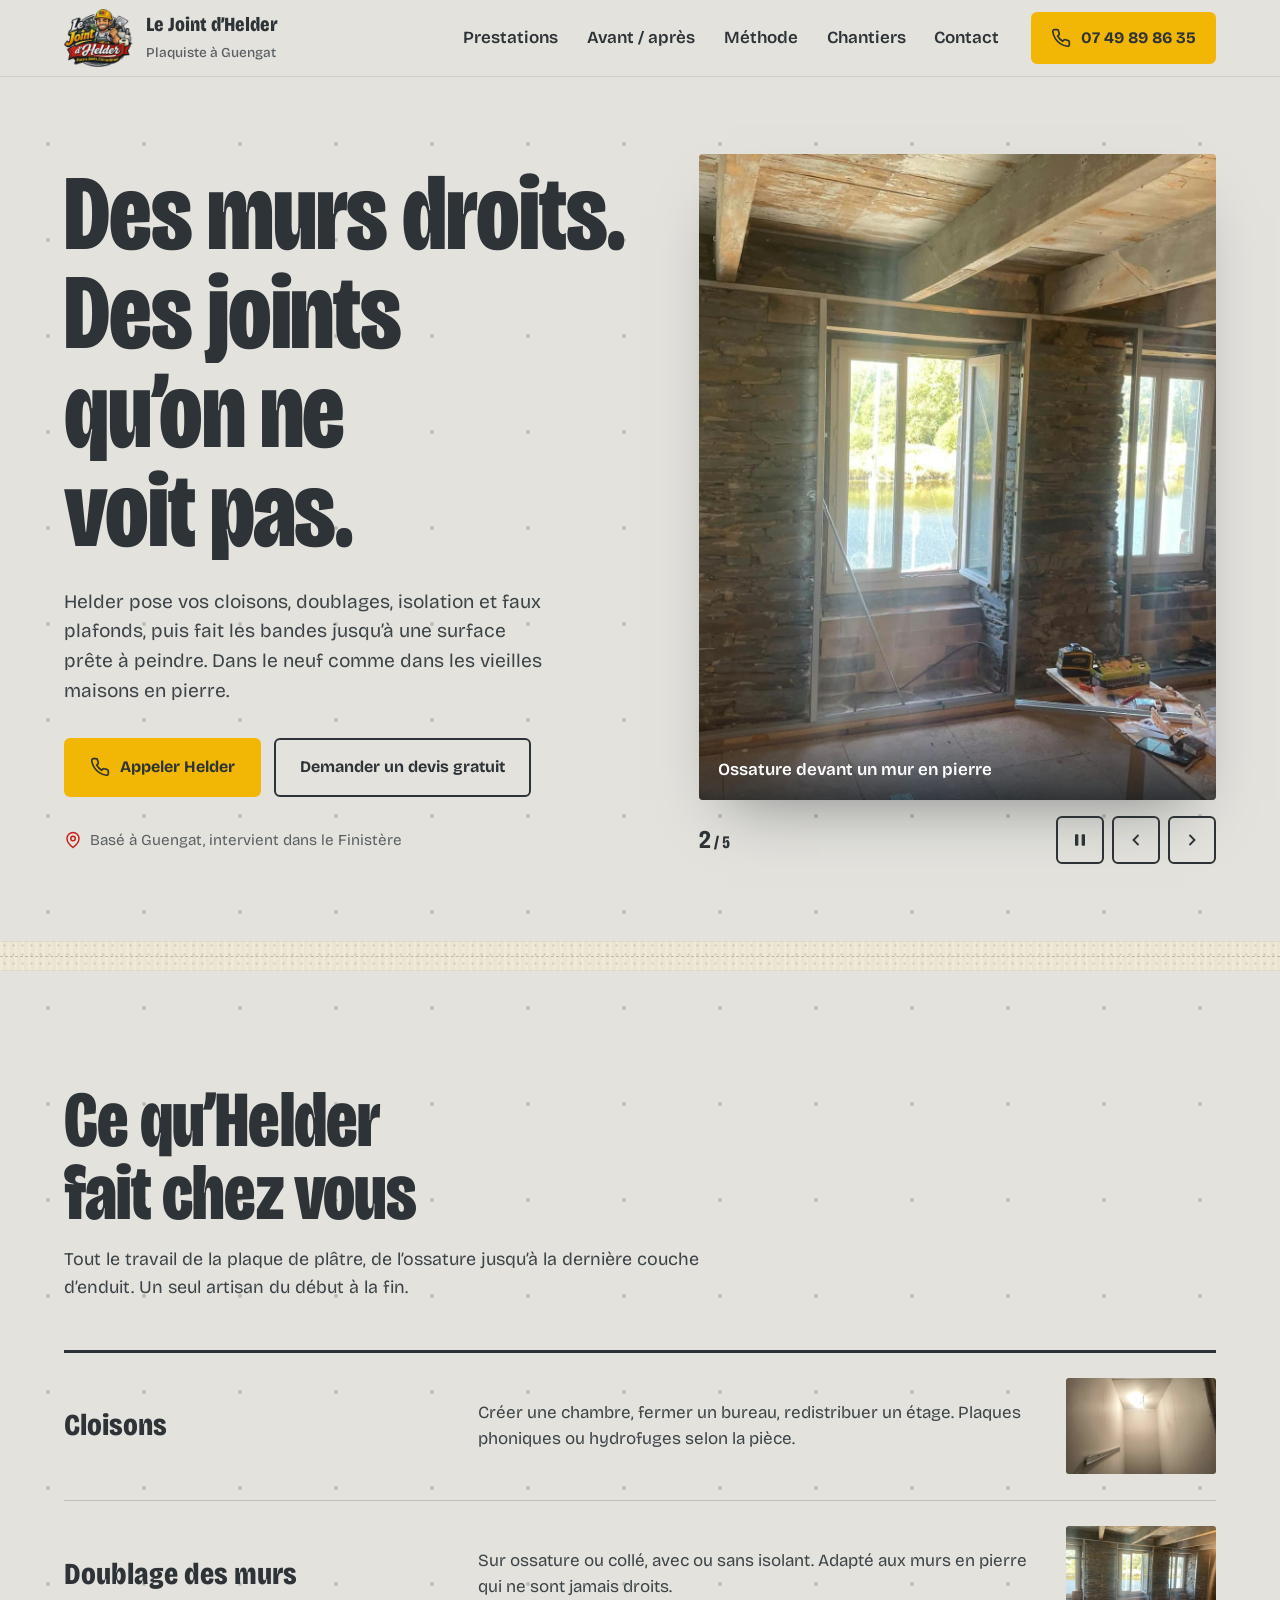
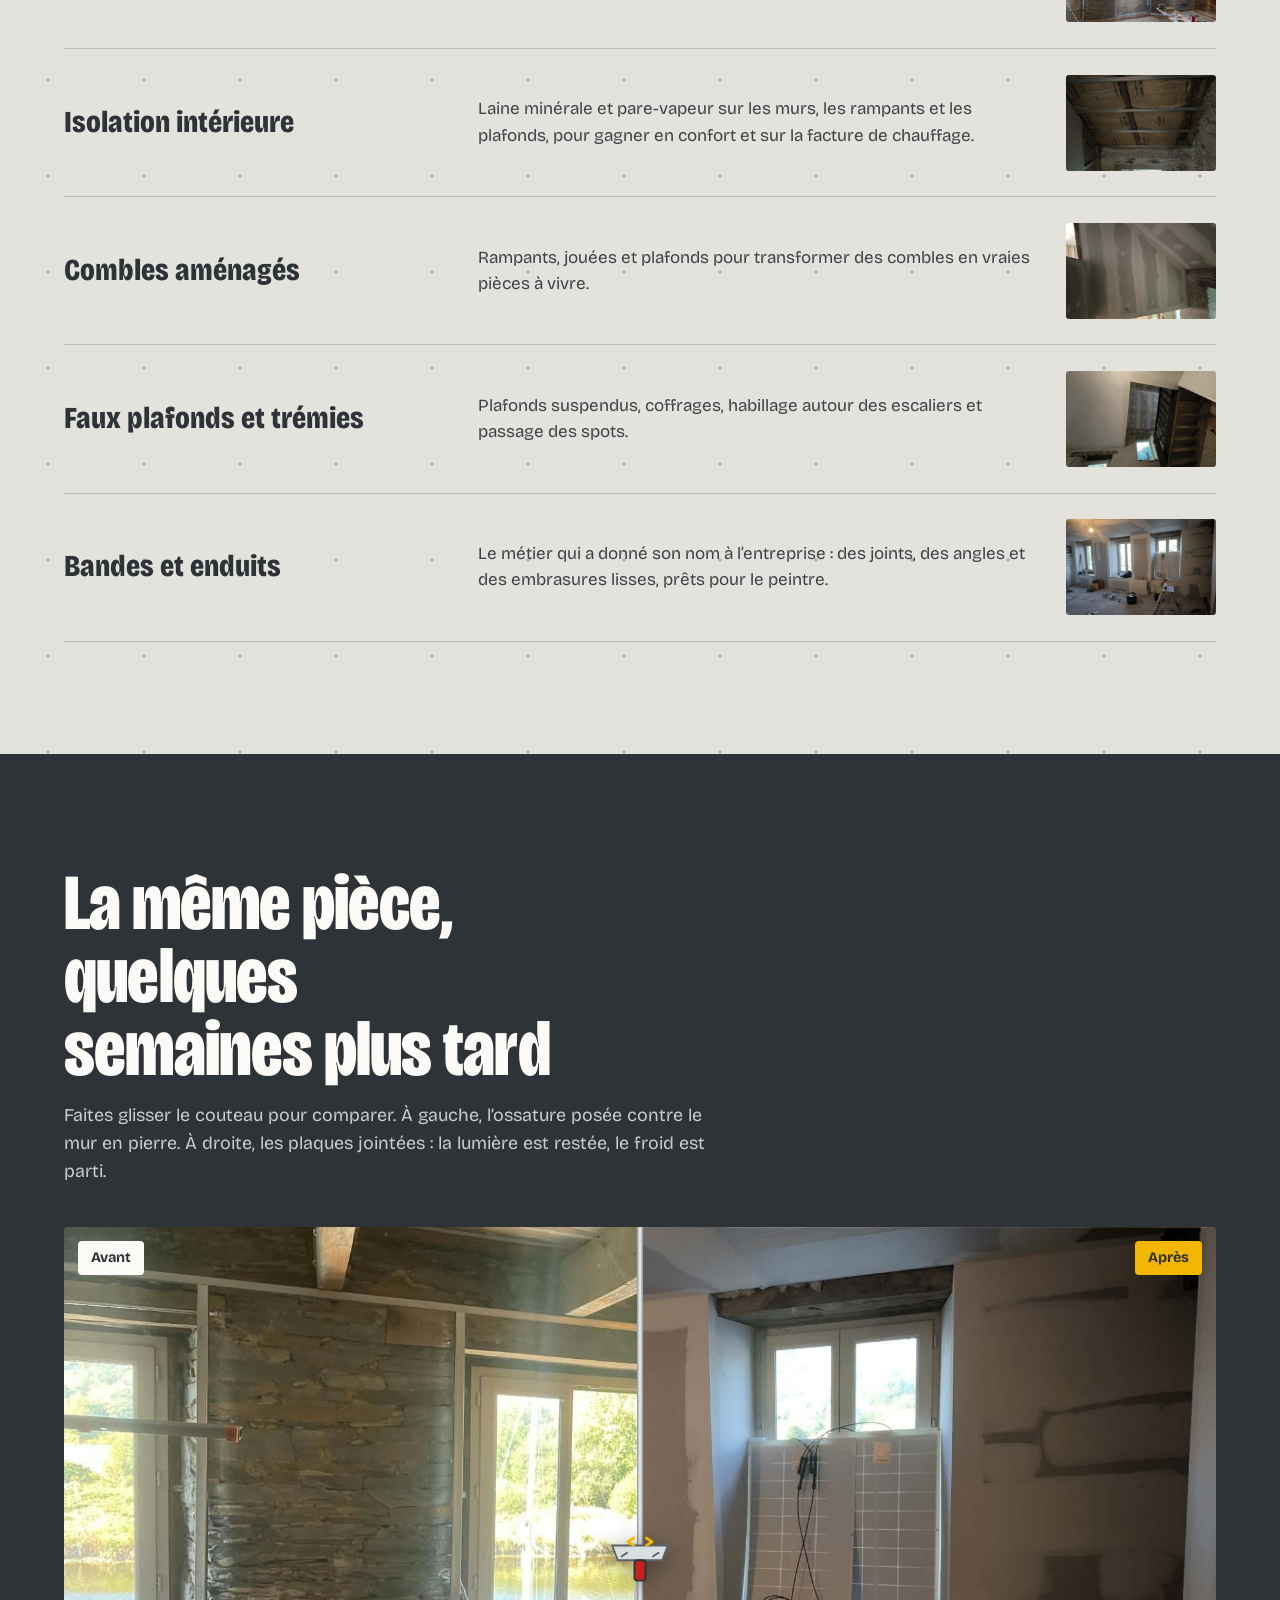
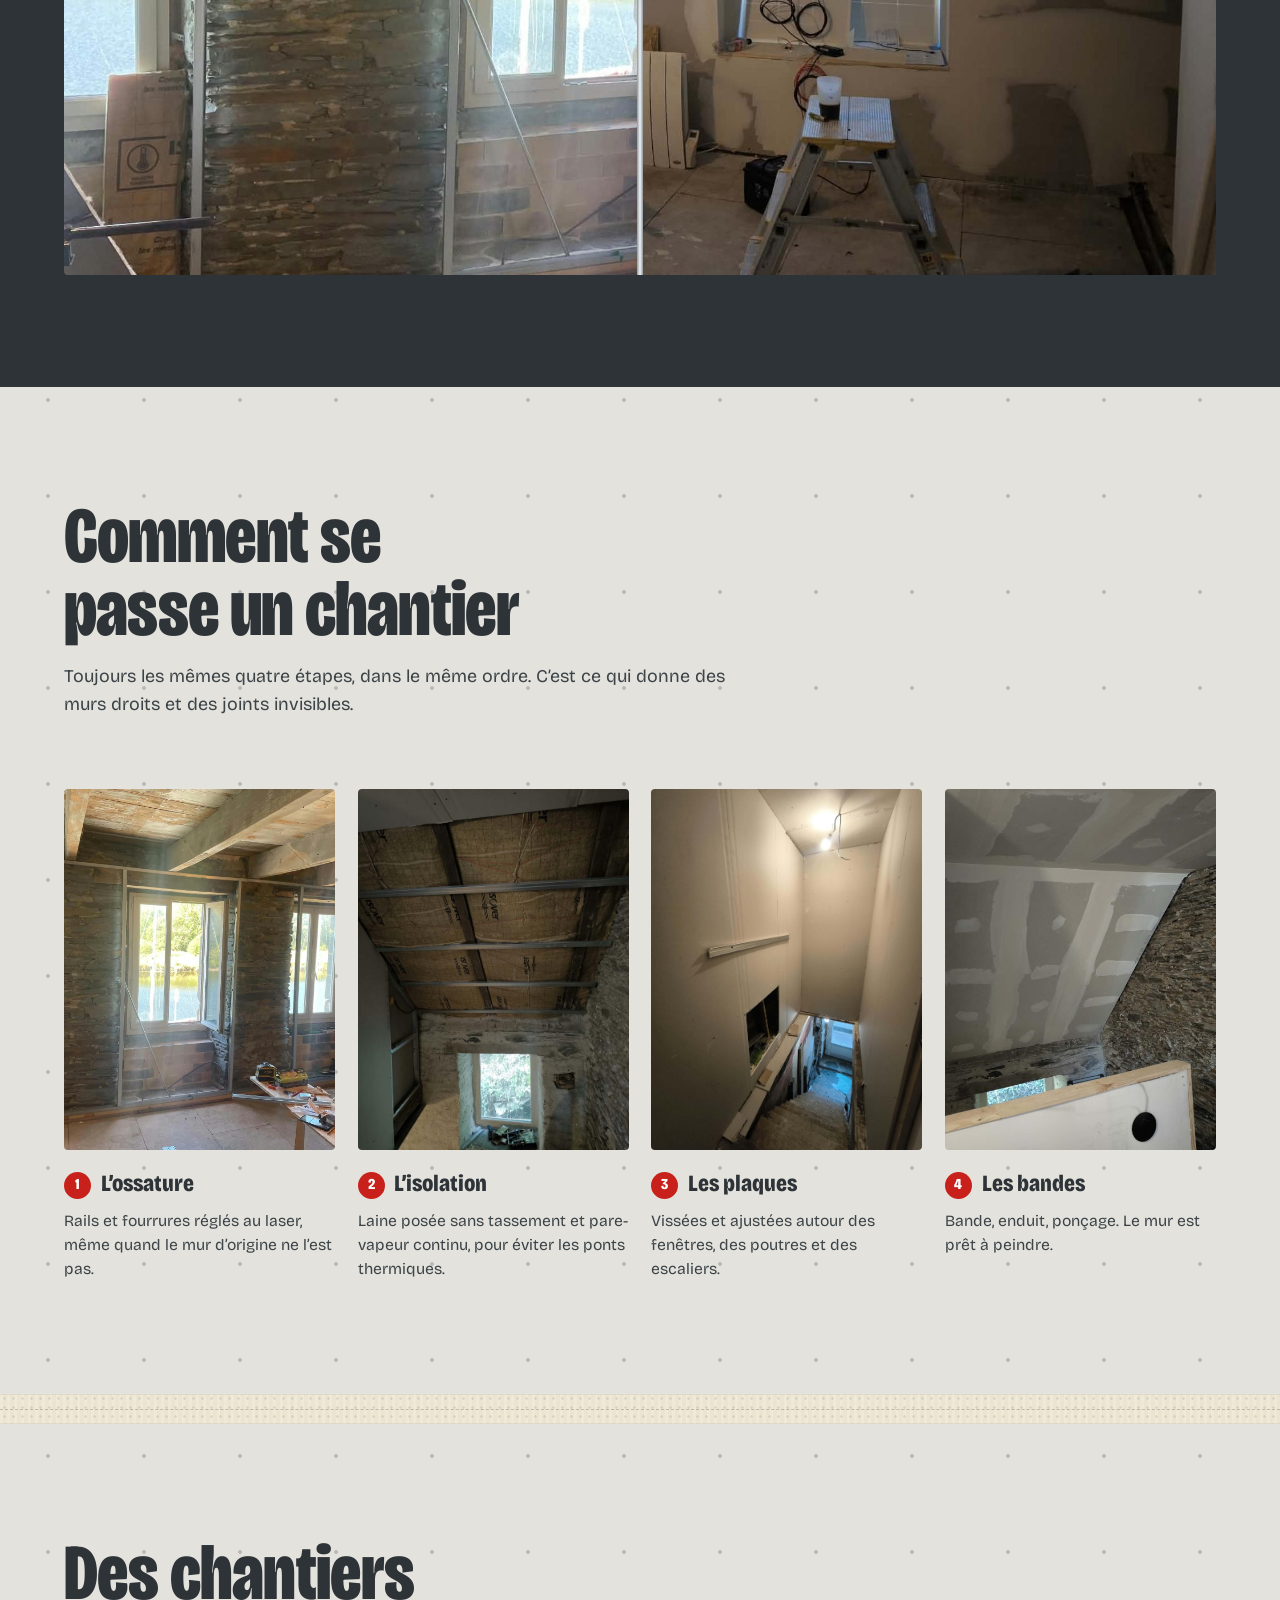
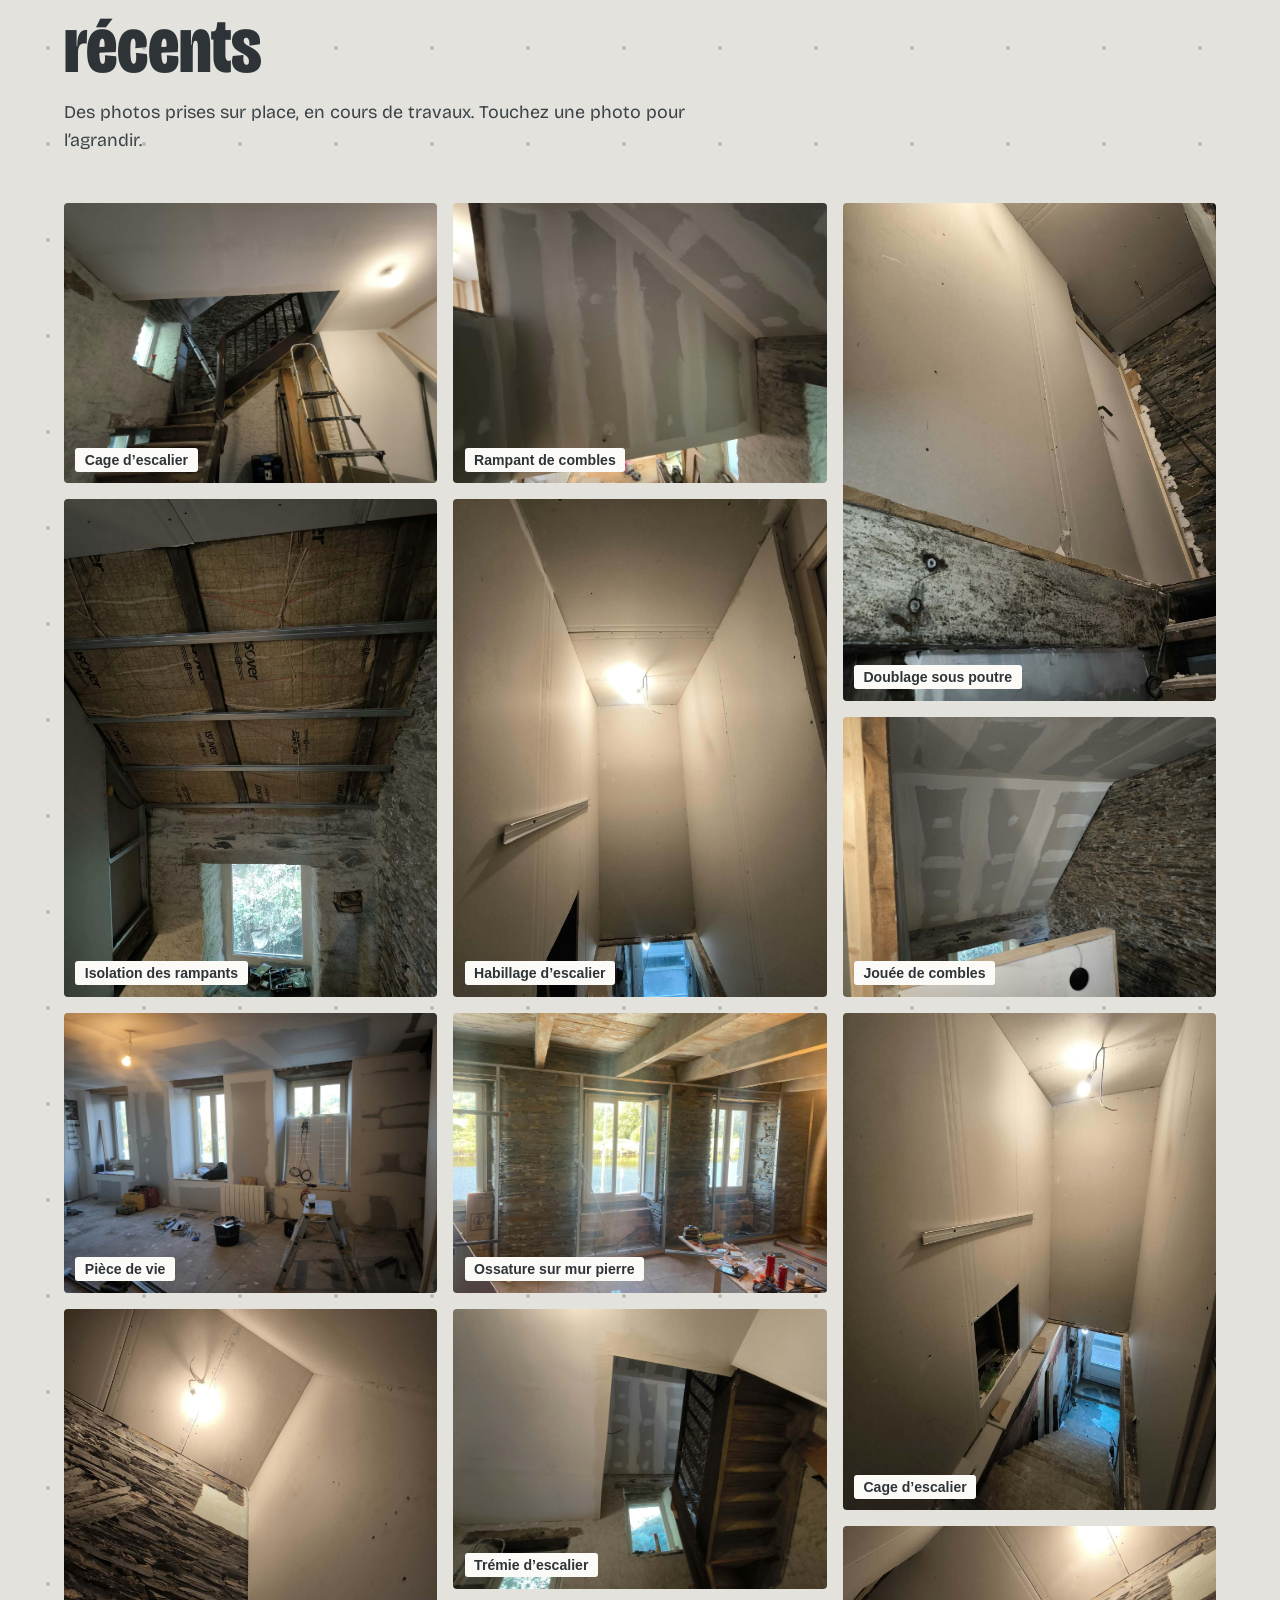
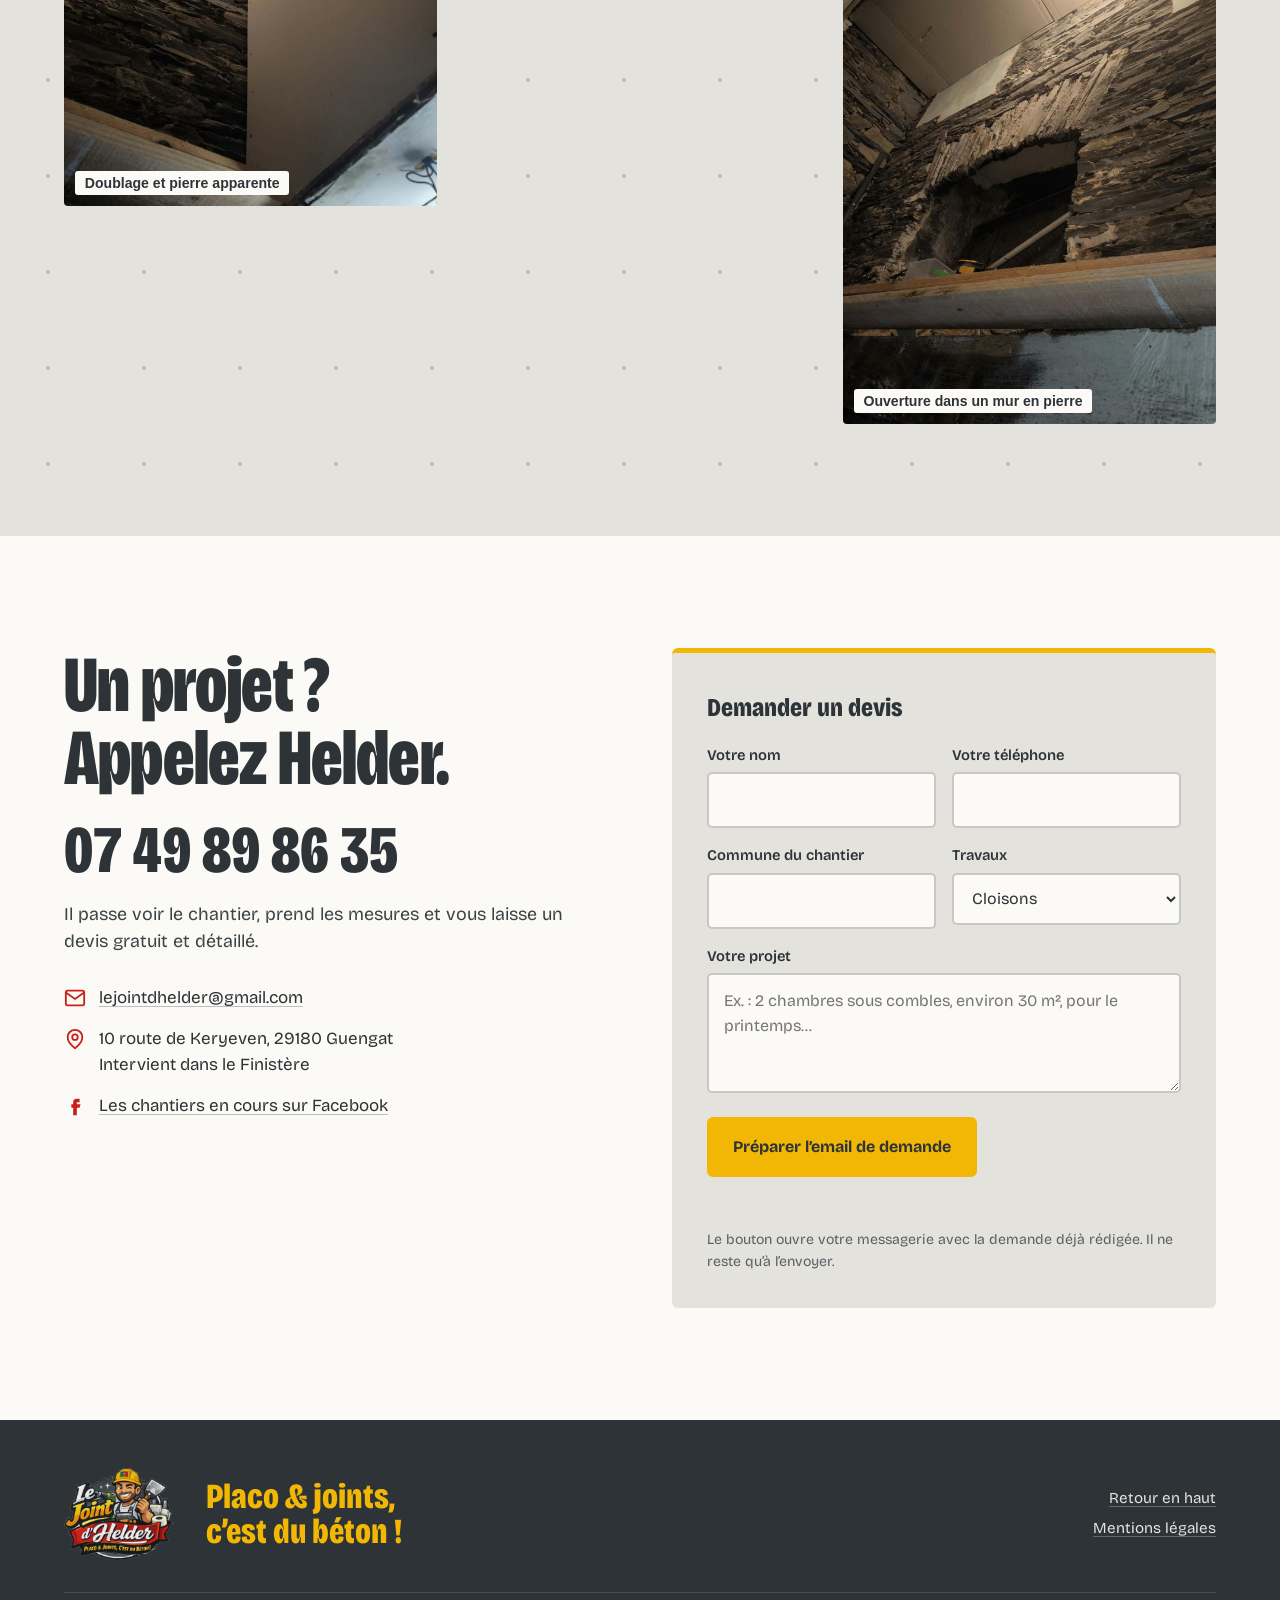
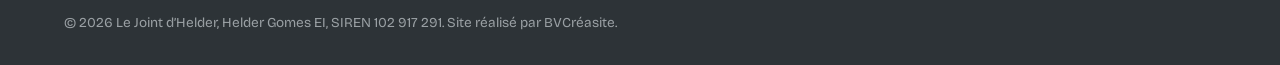
==== commit 9efb5acf: "Audit Vercel Web Interface Guidelines : accessibilité, CLS, pause carrousel, typographie Co-Authored" ====
--- a/index.html
+++ b/index.html
@@ -8,6 +8,7 @@
 <meta property="og:title" content="Le Joint d'Helder – Placo & joints, c'est du béton !">
 <meta property="og:description" content="Plaquiste à Guengat et alentours : cloisons, isolation, combles, bandes et enduits.">
 <meta property="og:image" content="photos/escalier-finition.jpg">
+<meta name="theme-color" content="#e3e2dd">
 <link rel="icon" href="photos/logo.png">
 <link rel="preconnect" href="https://fonts.googleapis.com">
 <link rel="preconnect" href="https://fonts.gstatic.com" crossorigin>
@@ -40,6 +41,11 @@
 a{color:inherit}
 :focus-visible{outline:3px solid var(--encre);outline-offset:3px;border-radius:4px}
 .wrap{width:var(--w);margin-inline:auto}
+.skip{position:absolute;left:12px;top:-60px;z-index:200;background:var(--anthra);color:var(--jaune);padding:.7rem 1rem;border-radius:6px;font-weight:700;text-decoration:none}
+.skip:focus{top:12px}
+h1,h2,h3{text-wrap:balance}
+a,button,input,select,textarea,label{touch-action:manipulation;-webkit-tap-highlight-color:rgba(242,183,5,.25)}
+@media (pointer:fine){html{overscroll-behavior:none}}
 .display{font-weight:800;font-variation-settings:"wdth" 75,"opsz" 96;line-height:.92;letter-spacing:-.01em}
 h2.display{font-size:clamp(2.6rem,6.2vw,5rem);max-width:16ch}
 .intro{max-width:56ch;color:var(--anthra-2);font-size:1.12rem;margin-top:1.1rem}
@@ -108,10 +114,10 @@
 .blade::after{content:"";position:absolute;right:12px;top:0;bottom:0;width:80px;
   background:linear-gradient(90deg,rgba(251,250,246,0),rgba(251,250,246,.85) 70%,#fbfaf6)}
 .knife-ui{display:flex;align-items:center;justify-content:space-between;margin-top:1rem;gap:1rem}
-.knife-ui .count{font-weight:700;font-variation-settings:"wdth" 75;font-size:1.1rem}
+.knife-ui .count{font-variant-numeric:tabular-nums;font-weight:700;font-variation-settings:"wdth" 75;font-size:1.1rem}
 .knife-ui .count b{font-size:1.6rem}
 .knife-ui .arrows{display:flex;gap:.5rem}
-.sq{width:48px;height:48px;border-radius:6px;border:2px solid var(--anthra);background:transparent;cursor:pointer;display:grid;place-items:center;color:var(--anthra);transition:background .2s,color .2s}
+.sq{width:48px;height:48px;flex:none;border-radius:6px;border:2px solid var(--anthra);background:transparent;cursor:pointer;display:grid;place-items:center;color:var(--anthra);transition:background .2s,color .2s}
 .sq:hover{background:var(--anthra);color:var(--jaune)}
 .sq svg{width:20px;height:20px}
 @media(max-width:860px){.hero-grid{grid-template-columns:1fr}.knife{aspect-ratio:4/4.3}}
@@ -162,7 +168,7 @@
 .gal button:hover img{transform:scale(1.03)}
 .gal span{position:absolute;left:.7rem;bottom:.7rem;background:var(--enduit);color:var(--anthra);font-weight:600;font-size:.88rem;padding:.25rem .6rem;border-radius:3px}
 
-.lb{position:fixed;inset:0;z-index:100;background:rgba(29,33,36,.97);display:none;align-items:center;justify-content:center;flex-direction:column;gap:1rem;padding:4vw}
+.lb{overscroll-behavior:contain;position:fixed;inset:0;z-index:100;background:rgba(29,33,36,.97);display:none;align-items:center;justify-content:center;flex-direction:column;gap:1rem;padding:4vw}
 .lb.open{display:flex}
 .lb .knife{width:min(1100px,100%);aspect-ratio:auto;height:min(78vh,820px);background:transparent;box-shadow:none}
 .lb .knife .pic img{object-fit:contain}
@@ -180,7 +186,7 @@
 /* ---------- contact ---------- */
 .contact{background:var(--enduit);background-image:none}
 .contact-grid{display:grid;grid-template-columns:1fr 1fr;gap:clamp(2rem,5vw,5rem);align-items:start}
-.bigtel{display:block;white-space:nowrap;font-weight:800;font-variation-settings:"wdth" 75;font-size:clamp(2.6rem,5.2vw,4.6rem);line-height:1;text-decoration:none;margin:1.4rem 0 .4rem;color:var(--anthra)}
+.bigtel{font-variant-numeric:tabular-nums;display:block;white-space:nowrap;font-weight:800;font-variation-settings:"wdth" 75;font-size:clamp(2.6rem,5.2vw,4.6rem);line-height:1;text-decoration:none;margin:1.4rem 0 .4rem;color:var(--anthra)}
 .bigtel:hover{color:var(--rouge)}
 .coords{list-style:none;margin-top:1.8rem;display:grid;gap:.9rem}
 .coords li{display:flex;gap:.8rem;align-items:flex-start}
@@ -209,7 +215,7 @@
 @media(max-width:760px){.foot{grid-template-columns:1fr}.foot nav{text-align:left}.foot nav a,.foot nav button{text-align:left}}
 
 /* ---------- mentions légales ---------- */
-dialog{border:0;border-radius:6px;max-width:680px;width:92vw;padding:clamp(1.4rem,4vw,2.6rem);background:var(--enduit);color:var(--anthra);border-top:6px solid var(--rouge)}
+dialog{overscroll-behavior:contain;border:0;border-radius:6px;max-width:680px;width:92vw;padding:clamp(1.4rem,4vw,2.6rem);background:var(--enduit);color:var(--anthra);border-top:6px solid var(--rouge)}
 dialog::backdrop{background:rgba(29,33,36,.75)}
 dialog h2{font-weight:800;font-variation-settings:"wdth" 80;font-size:2rem;margin-bottom:.6rem}
 dialog h3{font-size:1.05rem;margin:1.2rem 0 .3rem}
@@ -224,12 +230,13 @@
 </style>
 </head>
 <body>
+<a class="skip" href="#contenu">Aller au contenu</a>
 
 <header>
   <div class="wrap nav">
-    <a class="brand" href="#top" aria-label="Le Joint d'Helder, accueil">
+    <a class="brand" href="#top" aria-label="Le Joint d’Helder, accueil">
       <img src="photos/logo.png" alt="" width="69" height="58">
-      <div><strong>Le Joint d'Helder</strong><span>Plaquiste à Guengat</span></div>
+      <div><strong translate="no">Le Joint d’Helder</strong><span>Plaquiste à Guengat</span></div>
     </a>
     <ul id="menu">
       <li><a href="#prestations">Prestations</a></li>
@@ -238,23 +245,23 @@
       <li><a href="#chantiers">Chantiers</a></li>
       <li><a href="#contact">Contact</a></li>
     </ul>
-    <a class="btn btn-call js-tel" href="tel:+33749898635"><svg viewBox="0 0 24 24" fill="none" stroke="currentColor" stroke-width="2"><path d="M22 16.9v3a2 2 0 01-2.2 2 19.8 19.8 0 01-8.6-3.1 19.5 19.5 0 01-6-6A19.8 19.8 0 012.1 4.2 2 2 0 014.1 2h3a2 2 0 012 1.7c.1.9.4 1.8.7 2.7a2 2 0 01-.5 2.1L8 9.8a16 16 0 006 6l1.3-1.3a2 2 0 012.1-.4c.9.3 1.8.6 2.7.7a2 2 0 011.7 2z"/></svg><span class="js-tel-txt">07 49 89 86 35</span></a>
+    <a class="btn btn-call js-tel" href="tel:+33749898635"><svg aria-hidden="true" focusable="false" viewBox="0 0 24 24" fill="none" stroke="currentColor" stroke-width="2"><path d="M22 16.9v3a2 2 0 01-2.2 2 19.8 19.8 0 01-8.6-3.1 19.5 19.5 0 01-6-6A19.8 19.8 0 012.1 4.2 2 2 0 014.1 2h3a2 2 0 012 1.7c.1.9.4 1.8.7 2.7a2 2 0 01-.5 2.1L8 9.8a16 16 0 006 6l1.3-1.3a2 2 0 012.1-.4c.9.3 1.8.6 2.7.7a2 2 0 011.7 2z"/></svg><span class="js-tel-txt">07 49 89 86 35</span></a>
     <button class="menu-btn" aria-expanded="false" aria-controls="menu">Menu</button>
   </div>
 </header>
 
-<main id="top">
+<main id="top"><span id="contenu" tabindex="-1"></span>
 <!-- ================= HÉRO ================= -->
 <section class="hero">
   <div class="wrap hero-grid">
     <div>
-      <h1 class="display"><span class="l"><span>Des murs droits.</span></span><span class="l"><span>Des joints</span></span><span class="l"><span>qu'on ne voit pas.</span></span></h1>
-      <p class="pitch">Helder pose vos cloisons, doublages, isolation et faux plafonds, puis fait les bandes jusqu'à une surface prête à peindre. Dans le neuf comme dans les vieilles maisons en pierre.</p>
+      <h1 class="display"><span class="l"><span>Des murs droits.</span></span><span class="l"><span>Des joints</span></span><span class="l"><span>qu’on ne voit pas.</span></span></h1>
+      <p class="pitch">Helder pose vos cloisons, doublages, isolation et faux plafonds, puis fait les bandes jusqu’à une surface prête à peindre. Dans le neuf comme dans les vieilles maisons en pierre.</p>
       <div class="ctas">
-        <a class="btn btn-call js-tel" href="tel:+33749898635"><svg viewBox="0 0 24 24" fill="none" stroke="currentColor" stroke-width="2"><path d="M22 16.9v3a2 2 0 01-2.2 2 19.8 19.8 0 01-8.6-3.1 19.5 19.5 0 01-6-6A19.8 19.8 0 012.1 4.2 2 2 0 014.1 2h3a2 2 0 012 1.7c.1.9.4 1.8.7 2.7a2 2 0 01-.5 2.1L8 9.8a16 16 0 006 6l1.3-1.3a2 2 0 012.1-.4c.9.3 1.8.6 2.7.7a2 2 0 011.7 2z"/></svg>Appeler Helder</a>
+        <a class="btn btn-call js-tel" href="tel:+33749898635"><svg aria-hidden="true" focusable="false" viewBox="0 0 24 24" fill="none" stroke="currentColor" stroke-width="2"><path d="M22 16.9v3a2 2 0 01-2.2 2 19.8 19.8 0 01-8.6-3.1 19.5 19.5 0 01-6-6A19.8 19.8 0 012.1 4.2 2 2 0 014.1 2h3a2 2 0 012 1.7c.1.9.4 1.8.7 2.7a2 2 0 01-.5 2.1L8 9.8a16 16 0 006 6l1.3-1.3a2 2 0 012.1-.4c.9.3 1.8.6 2.7.7a2 2 0 011.7 2z"/></svg>Appeler Helder</a>
         <a class="btn btn-line" href="#contact">Demander un devis gratuit</a>
       </div>
-      <p class="where"><svg viewBox="0 0 24 24" fill="none" stroke="currentColor" stroke-width="2"><path d="M12 22s8-6 8-12a8 8 0 10-16 0c0 6 8 12 8 12z"/><circle cx="12" cy="10" r="3"/></svg>Basé à Guengat, intervient dans le Finistère</p>
+      <p class="where"><svg aria-hidden="true" focusable="false" viewBox="0 0 24 24" fill="none" stroke="currentColor" stroke-width="2"><path d="M12 22s8-6 8-12a8 8 0 10-16 0c0 6 8 12 8 12z"/><circle cx="12" cy="10" r="3"/></svg>Basé à Guengat, intervient dans le Finistère</p>
     </div>
 
     <div>
@@ -262,8 +269,9 @@
       <div class="knife-ui">
         <p class="count" aria-live="polite"><b id="heroNum">1</b> / <span id="heroTot">5</span></p>
         <div class="arrows">
-          <button class="sq" id="heroPrev" aria-label="Photo précédente"><svg viewBox="0 0 24 24" fill="none" stroke="currentColor" stroke-width="2.2"><path d="M15 6l-6 6 6 6"/></svg></button>
-          <button class="sq" id="heroNext" aria-label="Photo suivante"><svg viewBox="0 0 24 24" fill="none" stroke="currentColor" stroke-width="2.2"><path d="M9 6l6 6-6 6"/></svg></button>
+          <button class="sq" id="heroPause" aria-label="Mettre le défilement en pause" aria-pressed="false"><svg aria-hidden="true" focusable="false" viewBox="0 0 24 24" fill="currentColor"><rect x="6" y="5" width="4" height="14" rx="1"/><rect x="14" y="5" width="4" height="14" rx="1"/></svg></button>
+          <button class="sq" id="heroPrev" aria-label="Photo précédente"><svg aria-hidden="true" focusable="false" viewBox="0 0 24 24" fill="none" stroke="currentColor" stroke-width="2.2"><path d="M15 6l-6 6 6 6"/></svg></button>
+          <button class="sq" id="heroNext" aria-label="Photo suivante"><svg aria-hidden="true" focusable="false" viewBox="0 0 24 24" fill="none" stroke="currentColor" stroke-width="2.2"><path d="M9 6l6 6-6 6"/></svg></button>
         </div>
       </div>
     </div>
@@ -275,15 +283,15 @@
 <!-- ================= PRESTATIONS ================= -->
 <section class="sec" id="prestations">
   <div class="wrap">
-    <h2 class="display">Ce qu'Helder fait chez vous</h2>
-    <p class="intro">Tout le travail de la plaque de plâtre, de l'ossature jusqu'à la dernière couche d'enduit. Un seul artisan du début à la fin.</p>
+    <h2 class="display">Ce qu’Helder fait chez vous</h2>
+    <p class="intro">Tout le travail de la plaque de plâtre, de l’ossature jusqu’à la dernière couche d’enduit. Un seul artisan du début à la fin.</p>
     <div class="lines">
-      <article class="line"><h3>Cloisons</h3><p>Créer une chambre, fermer un bureau, redistribuer un étage. Plaques phoniques ou hydrofuges selon la pièce.</p><img src="photos/cage-escalier.jpg" alt="Cloisons en plaques autour d'une cage d'escalier" loading="lazy"></article>
-      <article class="line"><h3>Doublage des murs</h3><p>Sur ossature ou collé, avec ou sans isolant. Adapté aux murs en pierre qui ne sont jamais droits.</p><img src="photos/ossature-mur-pierre.jpg" alt="Ossature métallique devant un mur en pierre" loading="lazy"></article>
-      <article class="line"><h3>Isolation intérieure</h3><p>Laine minérale et pare-vapeur sur les murs, les rampants et les plafonds, pour gagner en confort et sur la facture de chauffage.</p><img src="photos/isolation-rampants.jpg" alt="Laine minérale posée entre les chevrons" loading="lazy"></article>
-      <article class="line"><h3>Combles aménagés</h3><p>Rampants, jouées et plafonds pour transformer des combles en vraies pièces à vivre.</p><img src="photos/rampant-joints.jpg" alt="Rampant de combles en plaques jointées" loading="lazy"></article>
-      <article class="line"><h3>Faux plafonds et trémies</h3><p>Plafonds suspendus, coffrages, habillage autour des escaliers et passage des spots.</p><img src="photos/tremie-escalier.jpg" alt="Trémie d'escalier habillée en plaques" loading="lazy"></article>
-      <article class="line"><h3>Bandes et enduits</h3><p>Le métier qui a donné son nom à l'entreprise : des joints, des angles et des embrasures lisses, prêts pour le peintre.</p><img src="photos/piece-plaques-jointees.jpg" alt="Pièce aux plaques jointées" loading="lazy"></article>
+      <article class="line"><h3>Cloisons</h3><p>Créer une chambre, fermer un bureau, redistribuer un étage. Plaques phoniques ou hydrofuges selon la pièce.</p><img width="1350" height="1800" src="photos/cage-escalier.jpg" alt="Cloisons en plaques autour d’une cage d’escalier" loading="lazy"></article>
+      <article class="line"><h3>Doublage des murs</h3><p>Sur ossature ou collé, avec ou sans isolant. Adapté aux murs en pierre qui ne sont jamais droits.</p><img width="1800" height="1350" src="photos/ossature-mur-pierre.jpg" alt="Ossature métallique devant un mur en pierre" loading="lazy"></article>
+      <article class="line"><h3>Isolation intérieure</h3><p>Laine minérale et pare-vapeur sur les murs, les rampants et les plafonds, pour gagner en confort et sur la facture de chauffage.</p><img width="1350" height="1800" src="photos/isolation-rampants.jpg" alt="Laine minérale posée entre les chevrons" loading="lazy"></article>
+      <article class="line"><h3>Combles aménagés</h3><p>Rampants, jouées et plafonds pour transformer des combles en vraies pièces à vivre.</p><img width="1800" height="1350" src="photos/rampant-joints.jpg" alt="Rampant de combles en plaques jointées" loading="lazy"></article>
+      <article class="line"><h3>Faux plafonds et trémies</h3><p>Plafonds suspendus, coffrages, habillage autour des escaliers et passage des spots.</p><img width="1800" height="1350" src="photos/tremie-escalier.jpg" alt="Trémie d’escalier habillée en plaques" loading="lazy"></article>
+      <article class="line"><h3>Bandes et enduits</h3><p>Le métier qui a donné son nom à l’entreprise : des joints, des angles et des embrasures lisses, prêts pour le peintre.</p><img width="1800" height="1350" src="photos/piece-plaques-jointees.jpg" alt="Pièce aux plaques jointées" loading="lazy"></article>
     </div>
   </div>
 </section>
@@ -294,12 +302,12 @@
     <div class="ba-head">
       <div>
         <h2 class="display">La même pièce, quelques semaines plus tard</h2>
-        <p class="intro">Faites glisser le couteau pour comparer. À gauche, l'ossature posée contre le mur en pierre. À droite, les plaques jointées : la lumière est restée, le froid est parti.</p>
+        <p class="intro">Faites glisser le couteau pour comparer. À gauche, l’ossature posée contre le mur en pierre. À droite, les plaques jointées : la lumière est restée, le froid est parti.</p>
       </div>
     </div>
     <div class="ba" id="ba">
-      <img src="photos/ossature-mur-pierre.jpg" alt="Avant : mur en pierre avec ossature métallique">
-      <img class="after" src="photos/piece-plaques-jointees.jpg" alt="Après : murs et plafond en plaques jointées">
+      <img width="1800" height="1350" src="photos/ossature-mur-pierre.jpg" alt="Avant : mur en pierre avec ossature métallique">
+      <img width="1800" height="1350" class="after" src="photos/piece-plaques-jointees.jpg" alt="Après : murs et plafond en plaques jointées">
       <span class="tag b">Avant</span><span class="tag a">Après</span>
       <input type="range" min="0" max="100" value="50" aria-label="Comparer avant et après">
       <div class="tool"><svg viewBox="0 0 80 80" aria-hidden="true"><path d="M10 34h60l-6 16H16z" fill="#d9dee1" stroke="#5b6368" stroke-width="2"/><rect x="34" y="50" width="12" height="22" rx="3" fill="#c8201b" stroke="#2d3337" stroke-width="2"/><path d="M26 42l-6 4M60 42l-6 4" stroke="#5b6368" stroke-width="2" stroke-linecap="round"/><path d="M33 26l-6 4 6 4M47 26l6 4-6 4" fill="none" stroke="#f2b705" stroke-width="3" stroke-linecap="round" stroke-linejoin="round"/></svg></div>
@@ -311,12 +319,12 @@
 <section class="sec" id="methode">
   <div class="wrap">
     <h2 class="display">Comment se passe un chantier</h2>
-    <p class="intro">Toujours les mêmes quatre étapes, dans le même ordre. C'est ce qui donne des murs droits et des joints invisibles.</p>
+    <p class="intro">Toujours les mêmes quatre étapes, dans le même ordre. C’est ce qui donne des murs droits et des joints invisibles.</p>
     <div class="steps">
-      <div class="step"><figure><img src="photos/ossature-mur-pierre.jpg" alt="Ossature métallique alignée" loading="lazy"></figure><h3>L'ossature</h3><p>Rails et fourrures réglés au laser, même quand le mur d'origine ne l'est pas.</p></div>
-      <div class="step"><figure><img src="photos/isolation-rampants.jpg" alt="Isolation des rampants" loading="lazy"></figure><h3>L'isolation</h3><p>Laine posée sans tassement et pare-vapeur continu, pour éviter les ponts thermiques.</p></div>
-      <div class="step"><figure><img src="photos/cage-escalier-haut.jpg" alt="Plaques vissées dans une cage d'escalier" loading="lazy"></figure><h3>Les plaques</h3><p>Vissées et ajustées autour des fenêtres, des poutres et des escaliers.</p></div>
-      <div class="step"><figure><img src="photos/combles-joints.jpg" alt="Bandes et enduit sur un rampant" loading="lazy"></figure><h3>Les bandes</h3><p>Bande, enduit, ponçage. Le mur est prêt à peindre.</p></div>
+      <div class="step"><figure><img width="1800" height="1350" src="photos/ossature-mur-pierre.jpg" alt="Ossature métallique alignée" loading="lazy"></figure><h3>L’ossature</h3><p>Rails et fourrures réglés au laser, même quand le mur d’origine ne l’est pas.</p></div>
+      <div class="step"><figure><img width="1350" height="1800" src="photos/isolation-rampants.jpg" alt="Isolation des rampants" loading="lazy"></figure><h3>L’isolation</h3><p>Laine posée sans tassement et pare-vapeur continu, pour éviter les ponts thermiques.</p></div>
+      <div class="step"><figure><img width="1350" height="1800" src="photos/cage-escalier-haut.jpg" alt="Plaques vissées dans une cage d’escalier" loading="lazy"></figure><h3>Les plaques</h3><p>Vissées et ajustées autour des fenêtres, des poutres et des escaliers.</p></div>
+      <div class="step"><figure><img width="1800" height="1350" src="photos/combles-joints.jpg" alt="Bandes et enduit sur un rampant" loading="lazy"></figure><h3>Les bandes</h3><p>Bande, enduit, ponçage. Le mur est prêt à peindre.</p></div>
     </div>
   </div>
 </section>
@@ -327,7 +335,7 @@
 <section class="sec" id="chantiers">
   <div class="wrap">
     <h2 class="display">Des chantiers récents</h2>
-    <p class="intro">Des photos prises sur place, en cours de travaux. Touchez une photo pour l'agrandir.</p>
+    <p class="intro">Des photos prises sur place, en cours de travaux. Touchez une photo pour l’agrandir.</p>
     <div class="gal" id="gal"></div>
   </div>
 </section>
@@ -335,21 +343,21 @@
 <div class="lb" id="lb" role="dialog" aria-modal="true" aria-label="Photo agrandie">
   <div class="knife" id="lbKnife"></div>
   <div class="lb-bar">
-    <button class="sq" id="lbPrev" aria-label="Photo précédente"><svg viewBox="0 0 24 24" fill="none" stroke="currentColor" stroke-width="2.2"><path d="M15 6l-6 6 6 6"/></svg></button>
+    <button class="sq" id="lbPrev" aria-label="Photo précédente"><svg aria-hidden="true" focusable="false" viewBox="0 0 24 24" fill="none" stroke="currentColor" stroke-width="2.2"><path d="M15 6l-6 6 6 6"/></svg></button>
     <span class="lb-cap" id="lbCap"></span>
-    <button class="sq" id="lbNext" aria-label="Photo suivante"><svg viewBox="0 0 24 24" fill="none" stroke="currentColor" stroke-width="2.2"><path d="M9 6l6 6-6 6"/></svg></button>
-    <button class="sq" id="lbClose" aria-label="Fermer"><svg viewBox="0 0 24 24" fill="none" stroke="currentColor" stroke-width="2.2"><path d="M6 6l12 12M18 6L6 18"/></svg></button>
+    <button class="sq" id="lbNext" aria-label="Photo suivante"><svg aria-hidden="true" focusable="false" viewBox="0 0 24 24" fill="none" stroke="currentColor" stroke-width="2.2"><path d="M9 6l6 6-6 6"/></svg></button>
+    <button class="sq" id="lbClose" aria-label="Fermer"><svg aria-hidden="true" focusable="false" viewBox="0 0 24 24" fill="none" stroke="currentColor" stroke-width="2.2"><path d="M6 6l12 12M18 6L6 18"/></svg></button>
   </div>
 </div>
 
-<!-- ================= AVIS (s'affiche quand CONFIG.avis est rempli) ================= -->
+<!-- ================= AVIS (s’affiche quand CONFIG.avis est rempli) ================= -->
 <section class="sec avis" id="avis" hidden>
   <div class="wrap">
-    <h2 class="display">Ce qu'en disent les clients</h2>
+    <h2 class="display">Ce qu’en disent les clients</h2>
     <div id="avisBox"></div>
     <div class="nav-avis">
-      <button class="sq" id="avPrev" aria-label="Avis précédent"><svg viewBox="0 0 24 24" fill="none" stroke="currentColor" stroke-width="2.2"><path d="M15 6l-6 6 6 6"/></svg></button>
-      <button class="sq" id="avNext" aria-label="Avis suivant"><svg viewBox="0 0 24 24" fill="none" stroke="currentColor" stroke-width="2.2"><path d="M9 6l6 6-6 6"/></svg></button>
+      <button class="sq" id="avPrev" aria-label="Avis précédent"><svg aria-hidden="true" focusable="false" viewBox="0 0 24 24" fill="none" stroke="currentColor" stroke-width="2.2"><path d="M15 6l-6 6 6 6"/></svg></button>
+      <button class="sq" id="avNext" aria-label="Avis suivant"><svg aria-hidden="true" focusable="false" viewBox="0 0 24 24" fill="none" stroke="currentColor" stroke-width="2.2"><path d="M9 6l6 6-6 6"/></svg></button>
     </div>
   </div>
 </section>
@@ -362,9 +370,9 @@
       <a class="bigtel js-tel" href="tel:+33749898635"><span class="js-tel-txt">07 49 89 86 35</span></a>
       <p class="intro">Il passe voir le chantier, prend les mesures et vous laisse un devis gratuit et détaillé.</p>
       <ul class="coords">
-        <li><svg viewBox="0 0 24 24" fill="none" stroke="currentColor" stroke-width="2"><rect x="2" y="4" width="20" height="16" rx="2"/><path d="M22 6l-10 7L2 6"/></svg><a class="js-mail" href="mailto:lejointdhelder@gmail.com">lejointdhelder@gmail.com</a></li>
-        <li><svg viewBox="0 0 24 24" fill="none" stroke="currentColor" stroke-width="2"><path d="M12 22s8-6 8-12a8 8 0 10-16 0c0 6 8 12 8 12z"/><circle cx="12" cy="10" r="3"/></svg><span>10 route de Keryeven, 29180 Guengat<br>Intervient dans le Finistère</span></li>
-        <li><svg viewBox="0 0 24 24" fill="currentColor"><path d="M14 8h3V4h-3a4 4 0 00-4 4v2H8v4h2v8h4v-8h3l1-4h-4V8z"/></svg><a class="js-fb" href="#" target="_blank" rel="noopener">Les chantiers en cours sur Facebook</a></li>
+        <li><svg aria-hidden="true" focusable="false" viewBox="0 0 24 24" fill="none" stroke="currentColor" stroke-width="2"><rect x="2" y="4" width="20" height="16" rx="2"/><path d="M22 6l-10 7L2 6"/></svg><a class="js-mail" href="mailto:lejointdhelder@gmail.com">lejointdhelder@gmail.com</a></li>
+        <li><svg aria-hidden="true" focusable="false" viewBox="0 0 24 24" fill="none" stroke="currentColor" stroke-width="2"><path d="M12 22s8-6 8-12a8 8 0 10-16 0c0 6 8 12 8 12z"/><circle cx="12" cy="10" r="3"/></svg><span>10 route de Keryeven, 29180 Guengat<br>Intervient dans le Finistère</span></li>
+        <li><svg aria-hidden="true" focusable="false" viewBox="0 0 24 24" fill="currentColor"><path d="M14 8h3V4h-3a4 4 0 00-4 4v2H8v4h2v8h4v-8h3l1-4h-4V8z"/></svg><a class="js-fb" href="#" target="_blank" rel="noopener">Les chantiers en cours sur Facebook</a></li>
       </ul>
     </div>
     <form id="devis" novalidate>
@@ -373,10 +381,10 @@
       <div><label for="f-tel">Votre téléphone</label><input id="f-tel" name="tel" type="tel" autocomplete="tel" required></div>
       <div><label for="f-ville">Commune du chantier</label><input id="f-ville" name="ville" autocomplete="address-level2"></div>
       <div><label for="f-type">Travaux</label><select id="f-type" name="type"><option>Cloisons</option><option>Doublage ou isolation</option><option>Combles</option><option>Faux plafond</option><option>Bandes et enduits</option><option>Rénovation complète</option><option>Autre</option></select></div>
-      <div class="full"><label for="f-msg">Votre projet</label><textarea id="f-msg" name="msg" placeholder="Pièces concernées, surface approximative, délai souhaité"></textarea></div>
-      <div class="full"><button class="btn btn-call" type="submit">Préparer l'email de demande</button></div>
+      <div class="full"><label for="f-msg">Votre projet</label><textarea id="f-msg" name="msg" placeholder="Ex. : 2 chambres sous combles, environ 30 m², pour le printemps…"></textarea></div>
+      <div class="full"><button class="btn btn-call" type="submit">Préparer l’email de demande</button></div>
       <p class="form-msg" id="formMsg" aria-live="polite"></p>
-      <p class="form-note">Le bouton ouvre votre messagerie avec la demande déjà rédigée. Il ne reste qu'à l'envoyer.</p>
+      <p class="form-note">Le bouton ouvre votre messagerie avec la demande déjà rédigée. Il ne reste qu’à l’envoyer.</p>
     </form>
   </div>
 </section>
@@ -385,30 +393,30 @@
 <footer>
   <div class="wrap">
     <div class="foot">
-      <img src="photos/logo.png" alt="Le Joint d'Helder" width="110" height="92">
-      <p class="slogan">Placo &amp; joints,<br>c'est du béton !</p>
+      <img src="photos/logo.png" alt="Le Joint d’Helder" width="110" height="92">
+      <p class="slogan" translate="no">Placo &amp; joints,<br>c’est du béton !</p>
       <nav aria-label="Pied de page"><a href="#top">Retour en haut</a><button type="button" id="mlOpen">Mentions légales</button></nav>
     </div>
-    <p class="legal-line">© <span id="yr"></span> Le Joint d'Helder, Helder Gomes EI, SIREN 102 917 291. Site réalisé par BVCréasite.</p>
+    <p class="legal-line">© <span id="yr"></span> Le Joint d’Helder, Helder Gomes EI, SIREN 102 917 291. Site réalisé par BVCréasite.</p>
   </div>
 </footer>
 
 <dialog id="ml" aria-labelledby="mlTitle">
-  <button class="sq" id="mlClose" aria-label="Fermer"><svg viewBox="0 0 24 24" fill="none" stroke="currentColor" stroke-width="2.2"><path d="M6 6l12 12M18 6L6 18"/></svg></button>
+  <button class="sq" id="mlClose" aria-label="Fermer"><svg aria-hidden="true" focusable="false" viewBox="0 0 24 24" fill="none" stroke="currentColor" stroke-width="2.2"><path d="M6 6l12 12M18 6L6 18"/></svg></button>
   <h2 id="mlTitle">Mentions légales</h2>
   <h3>Éditeur du site</h3>
-  <p>Le Joint d'Helder, Helder Gomes EI (entrepreneur individuel)<br>10 route de Keryeven, 29180 Guengat<br>SIREN : 102 917 291<br>Téléphone : 07 49 89 86 35<br>Email : lejointdhelder@gmail.com<br>Directeur de la publication : Helder Gomes</p>
+  <p>Le Joint d’Helder, Helder Gomes EI (entrepreneur individuel)<br>10 route de Keryeven, 29180 Guengat<br>SIREN : 102 917 291<br>Téléphone : 07 49 89 86 35<br>Email : lejointdhelder@gmail.com<br>Directeur de la publication : Helder Gomes</p>
   <h3>Hébergement</h3>
   <p>GitHub Pages, GitHub, Inc., 88 Colin P. Kelly Jr. Street, San Francisco, CA 94107, États-Unis.</p>
   <h3>Conception</h3>
   <p>Site réalisé par BVCréasite.</p>
   <h3>Propriété intellectuelle</h3>
-  <p>Les textes, photos et le logo de ce site appartiennent au Joint d'Helder. Toute reproduction sans autorisation est interdite.</p>
+  <p>Les textes, photos et le logo de ce site appartiennent au Joint d’Helder. Toute reproduction sans autorisation est interdite.</p>
   <h3>Données personnelles</h3>
   <p>Ce site ne dépose aucun cookie de suivi et ne collecte aucune donnée automatiquement. Le formulaire de devis ouvre votre messagerie : les informations que vous envoyez servent uniquement à répondre à votre demande et ne sont jamais transmises à des tiers. Pour en demander la suppression, écrivez à lejointdhelder@gmail.com.</p>
 </dialog>
 
-<a class="fab js-tel" href="tel:+33749898635" aria-label="Appeler Helder au 07 49 89 86 35"><svg viewBox="0 0 24 24" fill="none" stroke="currentColor" stroke-width="2.2"><path d="M22 16.9v3a2 2 0 01-2.2 2 19.8 19.8 0 01-8.6-3.1 19.5 19.5 0 01-6-6A19.8 19.8 0 012.1 4.2 2 2 0 014.1 2h3a2 2 0 012 1.7c.1.9.4 1.8.7 2.7a2 2 0 01-.5 2.1L8 9.8a16 16 0 006 6l1.3-1.3a2 2 0 012.1-.4c.9.3 1.8.6 2.7.7a2 2 0 011.7 2z"/></svg>Appeler</a>
+<a class="fab js-tel" href="tel:+33749898635" aria-label="Appeler Helder au 07 49 89 86 35"><svg aria-hidden="true" focusable="false" viewBox="0 0 24 24" fill="none" stroke="currentColor" stroke-width="2.2"><path d="M22 16.9v3a2 2 0 01-2.2 2 19.8 19.8 0 01-8.6-3.1 19.5 19.5 0 01-6-6A19.8 19.8 0 012.1 4.2 2 2 0 014.1 2h3a2 2 0 012 1.7c.1.9.4 1.8.7 2.7a2 2 0 01-.5 2.1L8 9.8a16 16 0 006 6l1.3-1.3a2 2 0 012.1-.4c.9.3 1.8.6 2.7.7a2 2 0 011.7 2z"/></svg>Appeler</a>
 
 <script>
 /* =========================================================
@@ -424,27 +432,28 @@
   ]
 };
 
-/* Photos du carrousel d'accueil */
+/* Photos du carrousel d’accueil */
+const DIMS = {"escalier-finition.jpg": [1800, 1350], "mur-pierre-ouverture.jpg": [1350, 1800], "tremie-plafond.jpg": [1800, 1350], "cage-escalier-haut.jpg": [1350, 1800], "piece-plaques-jointees.jpg": [1800, 1350], "doublage-poutre.jpg": [1350, 1800], "plafond-rampant.jpg": [1350, 1800], "ossature-mur-pierre.jpg": [1800, 1350], "rampant-joints.jpg": [1800, 1350], "doublage-pierre.jpg": [1350, 1800], "cage-escalier.jpg": [1350, 1800], "combles-joints.jpg": [1800, 1350], "isolation-rampants.jpg": [1350, 1800], "tremie-escalier.jpg": [1800, 1350]};
 const HERO = [
-  ["escalier-finition.jpg","Cage d'escalier rénovée"],
+  ["escalier-finition.jpg","Cage d’escalier rénovée"],
   ["ossature-mur-pierre.jpg","Ossature devant un mur en pierre"],
   ["isolation-rampants.jpg","Isolation des rampants"],
   ["piece-plaques-jointees.jpg","Pièce de vie, bandes terminées"],
-  ["cage-escalier-haut.jpg","Cage d'escalier en plaques"]
+  ["cage-escalier-haut.jpg","Cage d’escalier en plaques"]
 ];
 /* Galerie des chantiers */
 const GALERIE = [
-  ["escalier-finition.jpg","Cage d'escalier"],
+  ["escalier-finition.jpg","Cage d’escalier"],
   ["isolation-rampants.jpg","Isolation des rampants"],
   ["piece-plaques-jointees.jpg","Pièce de vie"],
   ["doublage-pierre.jpg","Doublage et pierre apparente"],
   ["rampant-joints.jpg","Rampant de combles"],
-  ["cage-escalier.jpg","Habillage d'escalier"],
+  ["cage-escalier.jpg","Habillage d’escalier"],
   ["ossature-mur-pierre.jpg","Ossature sur mur pierre"],
-  ["tremie-escalier.jpg","Trémie d'escalier"],
+  ["tremie-escalier.jpg","Trémie d’escalier"],
   ["doublage-poutre.jpg","Doublage sous poutre"],
   ["combles-joints.jpg","Jouée de combles"],
-  ["cage-escalier-haut.jpg","Cage d'escalier"],
+  ["cage-escalier-haut.jpg","Cage d’escalier"],
   ["mur-pierre-ouverture.jpg","Ouverture dans un mur en pierre"]
 ];
 
@@ -462,14 +471,14 @@
 document.querySelectorAll("#menu a").forEach(a=>a.onclick=()=>{document.body.classList.remove("menu-open");mb.setAttribute("aria-expanded",false);mb.textContent="Menu"});
 
 /* ---------- transition « couteau à enduire » ----------
-   La nouvelle photo est révélée par une lame qui balaie l'image
-   en laissant une traînée d'enduit. Réutilisée par le héro et la visionneuse. */
+   La nouvelle photo est révélée par une lame qui balaie l’image
+   en laissant une traînée d’enduit. Réutilisée par le héro et la visionneuse. */
 const reduce=matchMedia("(prefers-reduced-motion: reduce)").matches;
 function Knife(el,items,onChange){
   let i=0,busy=false;
   const blade=document.createElement("div");blade.className="blade";el.appendChild(blade);
   const fig=(k)=>{const f=document.createElement("figure");f.className="pic";
-    f.innerHTML=`<img src="photos/${items[k][0]}" alt=""><figcaption></figcaption>`;
+    const d=DIMS[items[k][0]]||[1800,1350];f.innerHTML=`<img src="photos/${items[k][0]}" alt="" width="${d[0]}" height="${d[1]}"${k===0&&!el.closest(".lb")?' fetchpriority="high"':""}><figcaption></figcaption>`;
     f.querySelector("img").alt=items[k][1];f.querySelector("figcaption").textContent=items[k][1];return f};
   let cur=fig(0);cur.classList.add("under");el.insertBefore(cur,blade);
   function go(n,dir=1){
@@ -494,14 +503,19 @@
 (()=>{const el=document.getElementById("heroKnife");
   document.getElementById("heroTot").textContent=HERO.length;
   const k=Knife(el,HERO,i=>document.getElementById("heroNum").textContent=i+1);
-  let t;const auto=()=>{clearTimeout(t);if(!reduce)t=setTimeout(()=>{k.next();auto()},6000)};
-  document.getElementById("heroNext").onclick=()=>{k.next();auto()};
-  document.getElementById("heroPrev").onclick=()=>{k.prev();auto()};
+  let t,paused=reduce;const auto=()=>{clearTimeout(t);if(!paused)t=setTimeout(()=>{k.next();auto()},6000)};
+  const pb=document.getElementById("heroPause");
+  const icoPause='<svg aria-hidden="true" focusable="false" viewBox="0 0 24 24" fill="currentColor"><rect x="6" y="5" width="4" height="14" rx="1"/><rect x="14" y="5" width="4" height="14" rx="1"/></svg>';
+  const icoPlay='<svg aria-hidden="true" focusable="false" viewBox="0 0 24 24" fill="currentColor"><path d="M8 5v14l11-7z"/></svg>';
+  const sync=()=>{pb.innerHTML=paused?icoPlay:icoPause;pb.setAttribute("aria-label",paused?"Reprendre le défilement":"Mettre le défilement en pause");pb.setAttribute("aria-pressed",paused)};
+  pb.onclick=()=>{paused=!paused;sync();paused?clearTimeout(t):auto()};sync();
+  document.getElementById("heroNext").onclick=()=>{k.next();if(!paused)auto()};
+  document.getElementById("heroPrev").onclick=()=>{k.prev();if(!paused)auto()};
   let x0=null;el.addEventListener("touchstart",e=>x0=e.touches[0].clientX,{passive:true});
-  el.addEventListener("touchend",e=>{if(x0===null)return;const d=e.changedTouches[0].clientX-x0;if(Math.abs(d)>45){d<0?k.next():k.prev();auto()}x0=null});
-  el.addEventListener("mouseenter",()=>clearTimeout(t));el.addEventListener("mouseleave",auto);
+  el.addEventListener("touchend",e=>{if(x0===null)return;const d=e.changedTouches[0].clientX-x0;if(Math.abs(d)>45){d<0?k.next():k.prev();if(!paused)auto()}x0=null});
+  el.addEventListener("mouseenter",()=>clearTimeout(t));el.addEventListener("mouseleave",()=>{if(!paused)auto()});
   // premier passage de lame au chargement : le seul effet automatique de la page
-  setTimeout(()=>{k.next();auto()},1400);
+  if(!paused)setTimeout(()=>{k.next();auto()},1400);
 })();
 
 /* ---------- avant / après ---------- */
@@ -512,7 +526,7 @@
 (()=>{const gal=document.getElementById("gal"),lb=document.getElementById("lb"),cap=document.getElementById("lbCap");
   let k=null,last=null;
   GALERIE.forEach(([f,t],n)=>{const b=document.createElement("button");b.type="button";
-    b.innerHTML=`<img src="photos/${f}" alt="" loading="lazy"><span></span>`;b.querySelector("img").alt=t;b.querySelector("span").textContent=t;
+    const d=DIMS[f]||[1800,1350];b.innerHTML=`<img src="photos/${f}" alt="" width="${d[0]}" height="${d[1]}" loading="lazy"><span></span>`;b.querySelector("img").alt=t;b.querySelector("span").textContent=t;
     b.onclick=()=>open(n);gal.appendChild(b)});
   const upd=i=>cap.textContent=`${GALERIE[i][1]} (${i+1}/${GALERIE.length})`;
   function open(n){last=document.activeElement;lb.classList.add("open");document.body.style.overflow="hidden";
@@ -547,10 +561,10 @@
 
 /* ---------- formulaire ---------- */
 document.getElementById("devis").addEventListener("submit",e=>{e.preventDefault();const f=e.target,m=document.getElementById("formMsg");
-  if(!f.nom.value.trim()||!f.tel.value.trim()){m.textContent="Indiquez au moins votre nom et votre téléphone pour qu'Helder puisse vous rappeler.";(f.nom.value.trim()?f.tel:f.nom).focus();return}
+  if(!f.nom.value.trim()||!f.tel.value.trim()){m.textContent="Indiquez au moins votre nom et votre téléphone pour qu’Helder puisse vous rappeler.";(f.nom.value.trim()?f.tel:f.nom).focus();return}
   const body=`Nom : ${f.nom.value}\nTéléphone : ${f.tel.value}\nCommune : ${f.ville.value}\nTravaux : ${f.type.value}\n\n${f.msg.value}`;
   location.href=`mailto:${CONFIG.email}?subject=${encodeURIComponent("Demande de devis : "+f.type.value)}&body=${encodeURIComponent(body)}`;
-  m.textContent=`Votre messagerie s'ouvre avec la demande rédigée. Si rien ne s'ouvre, appelez le ${CONFIG.tel}.`;
+  m.textContent=`Votre messagerie s’ouvre avec la demande rédigée. Si rien ne s’ouvre, appelez le ${CONFIG.tel}.`;
 });
 </script>
 </body>
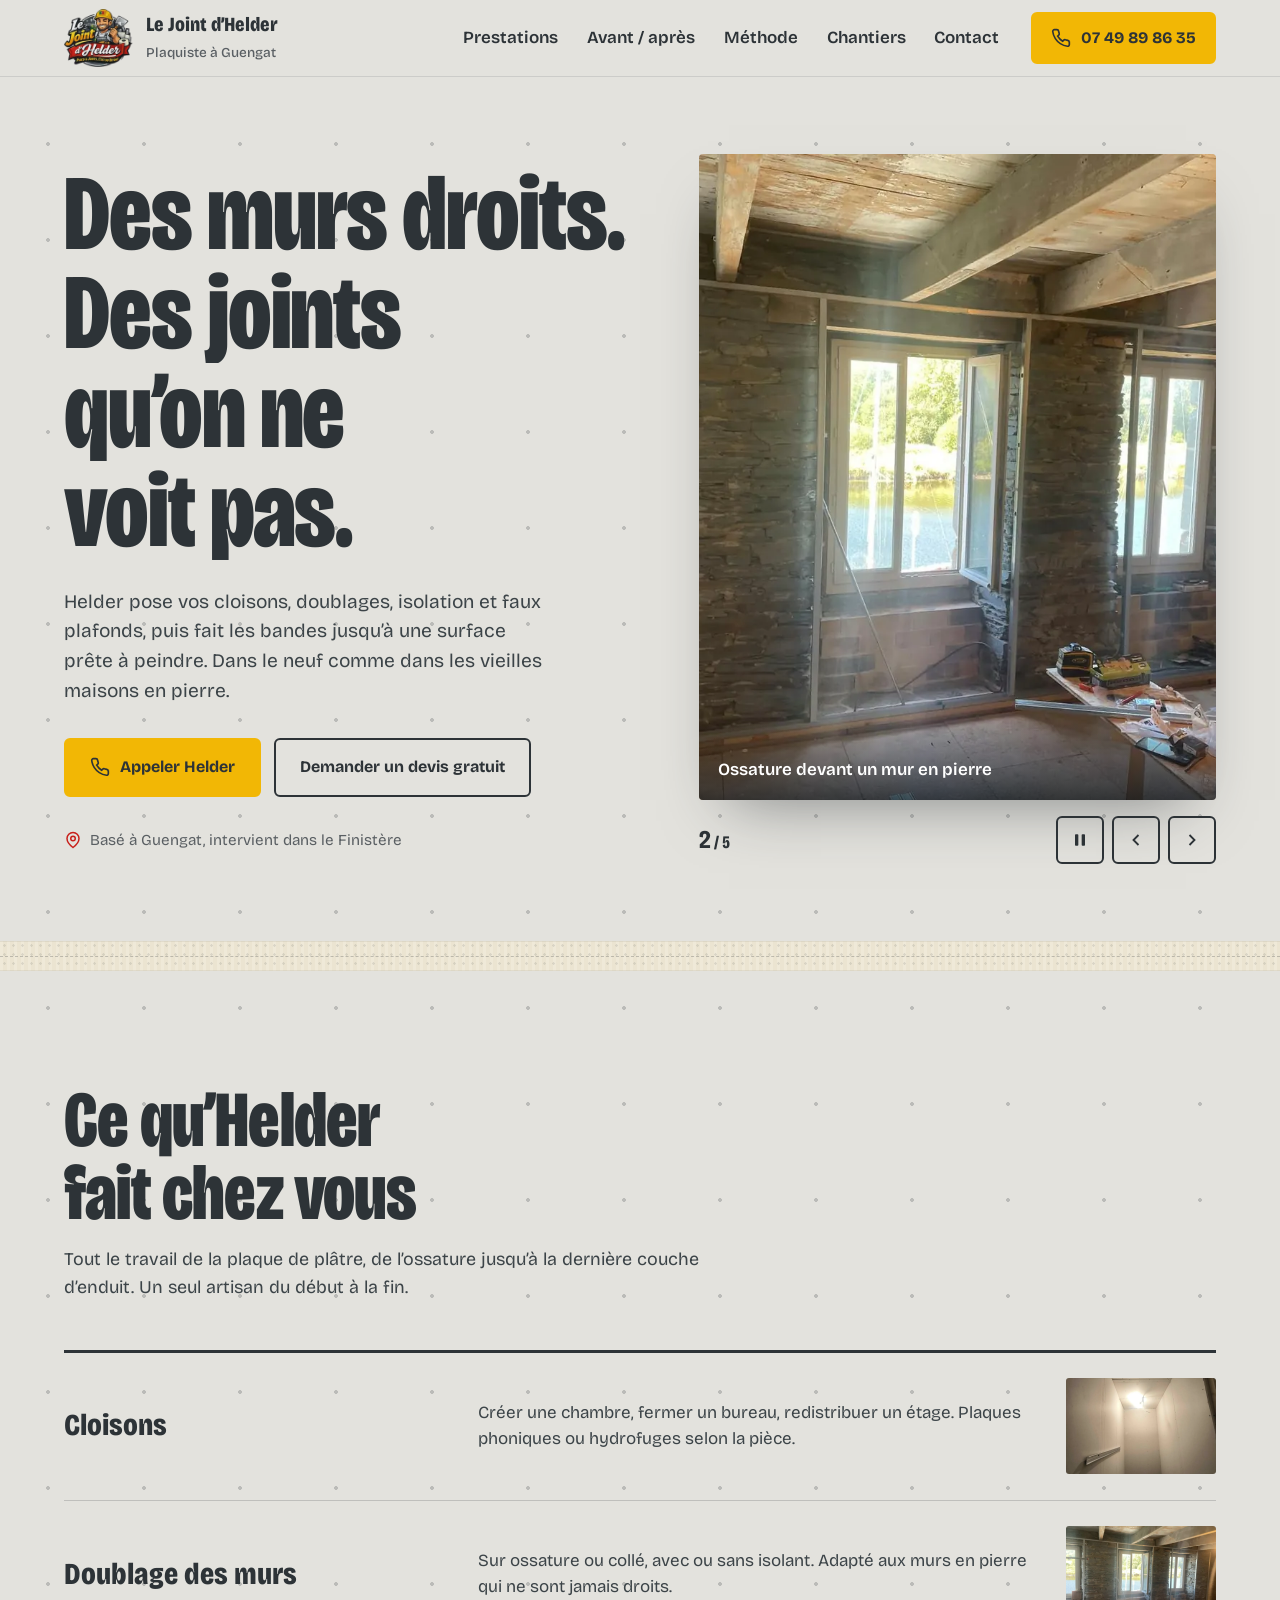
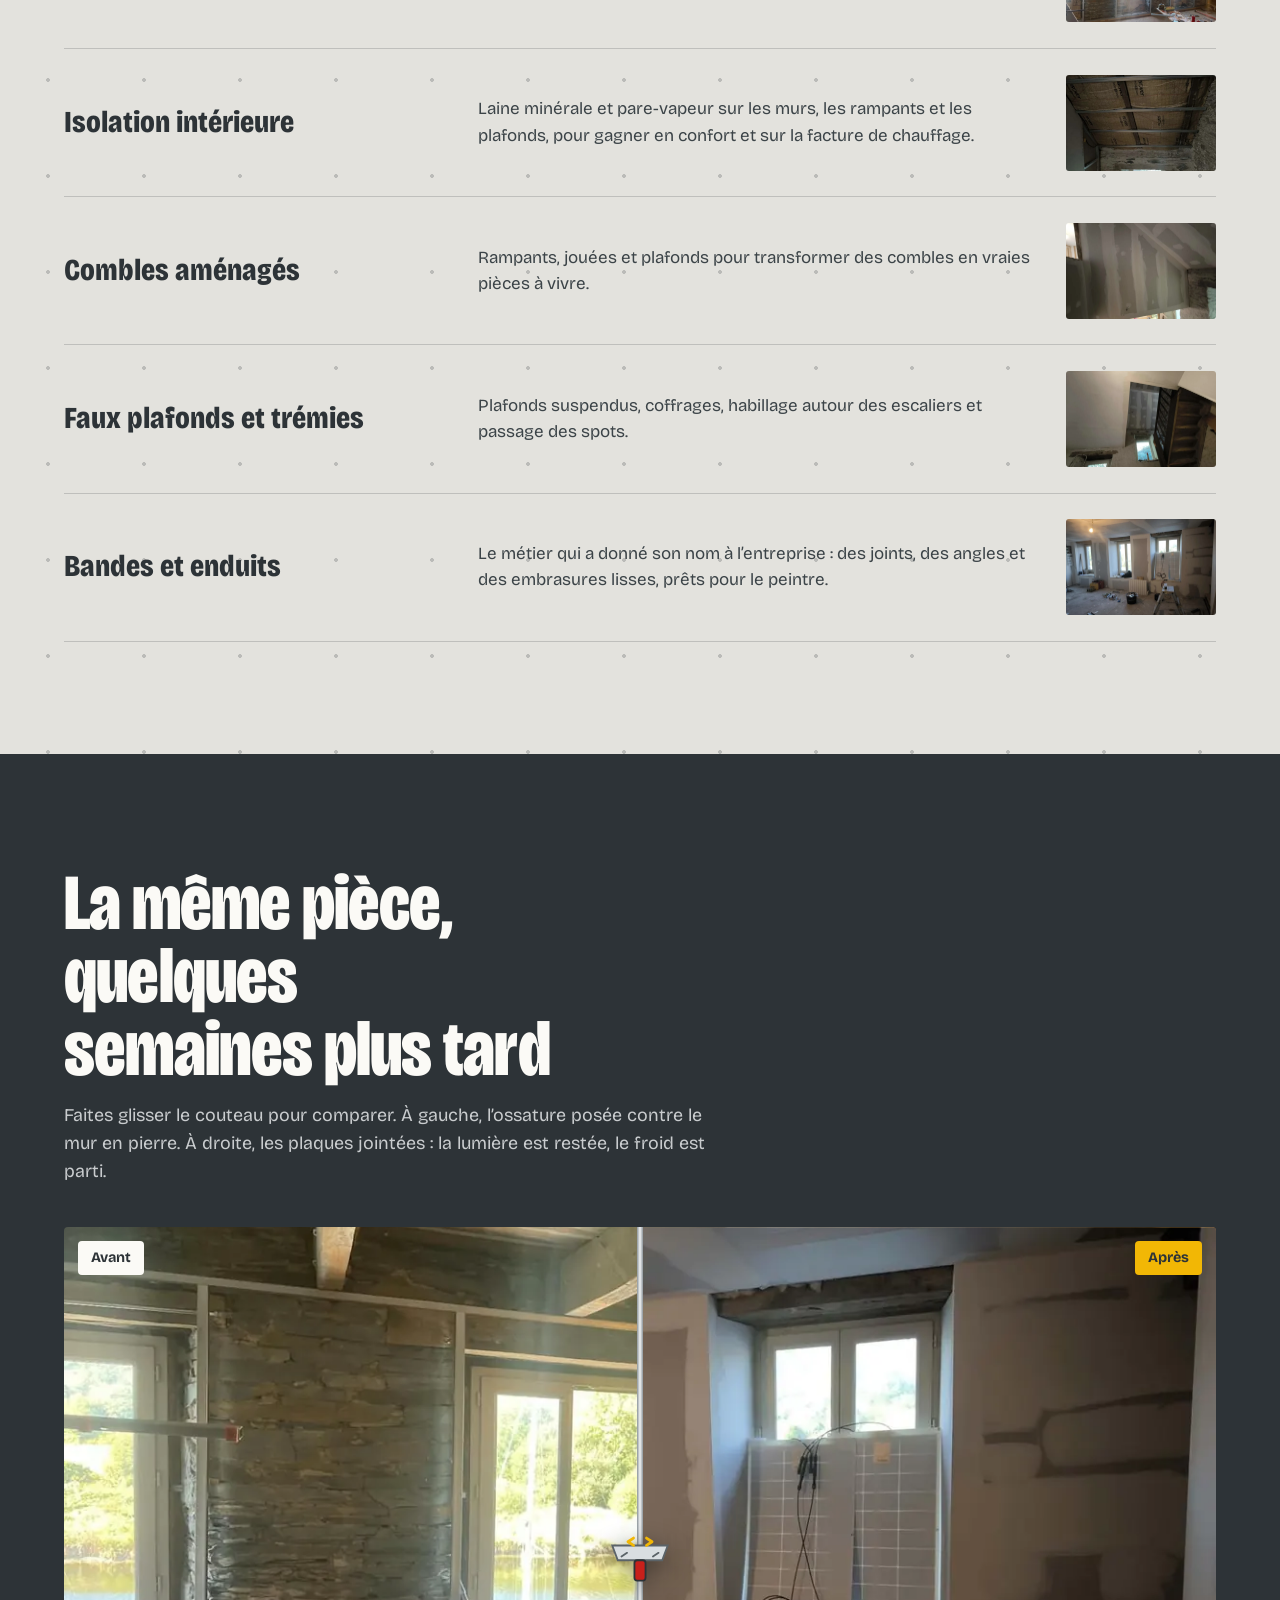
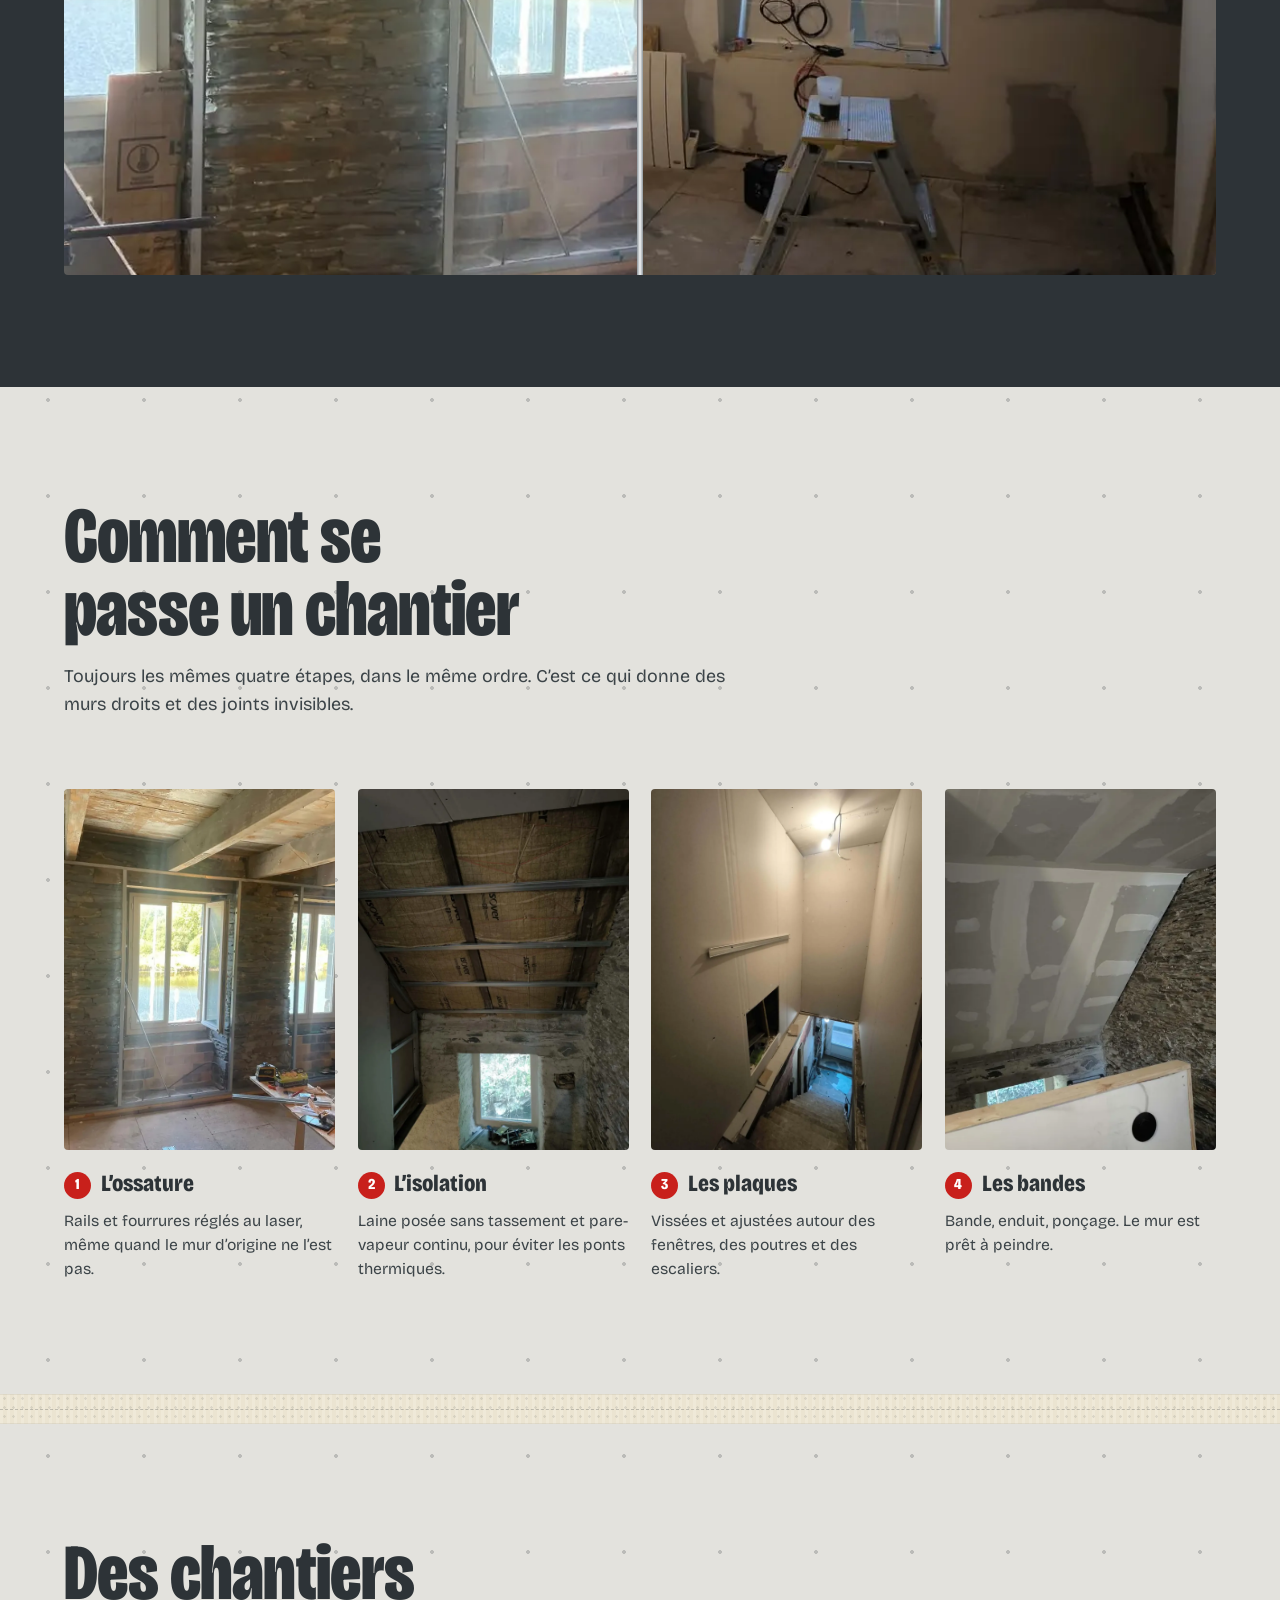
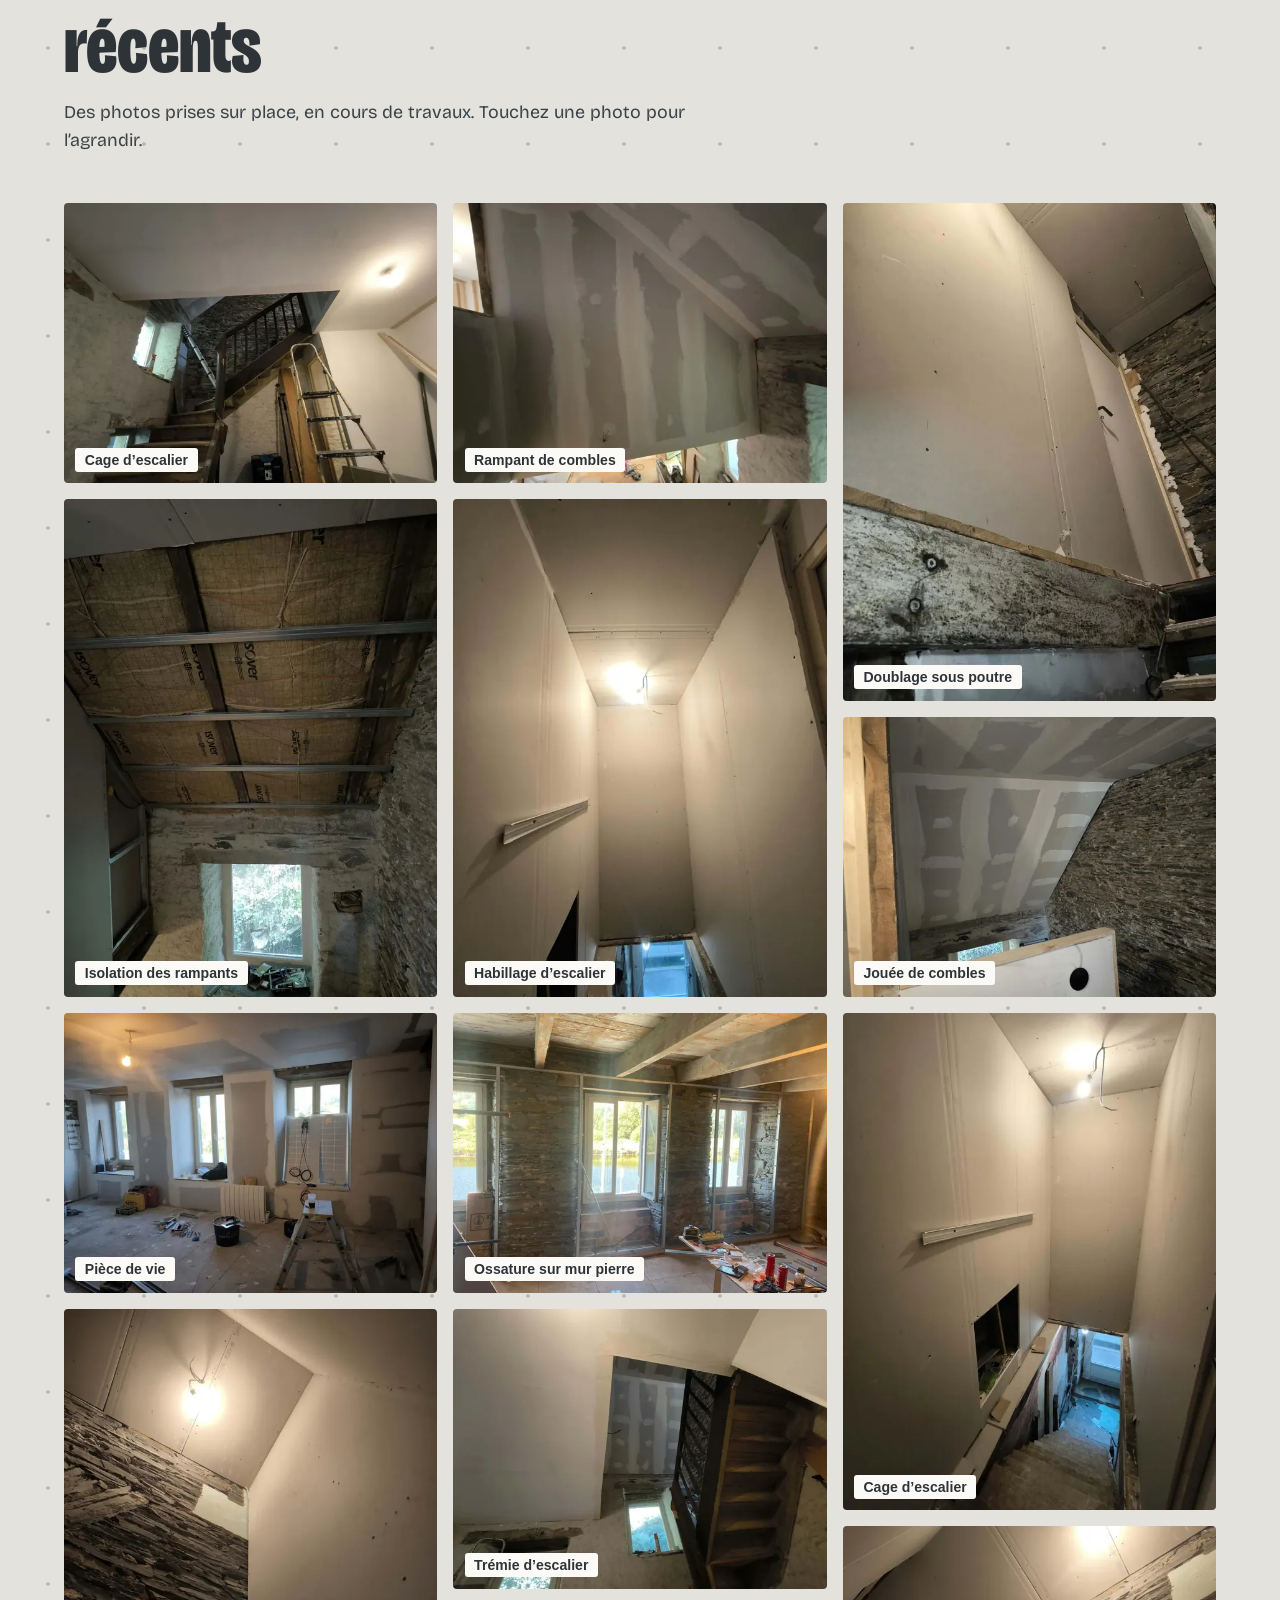
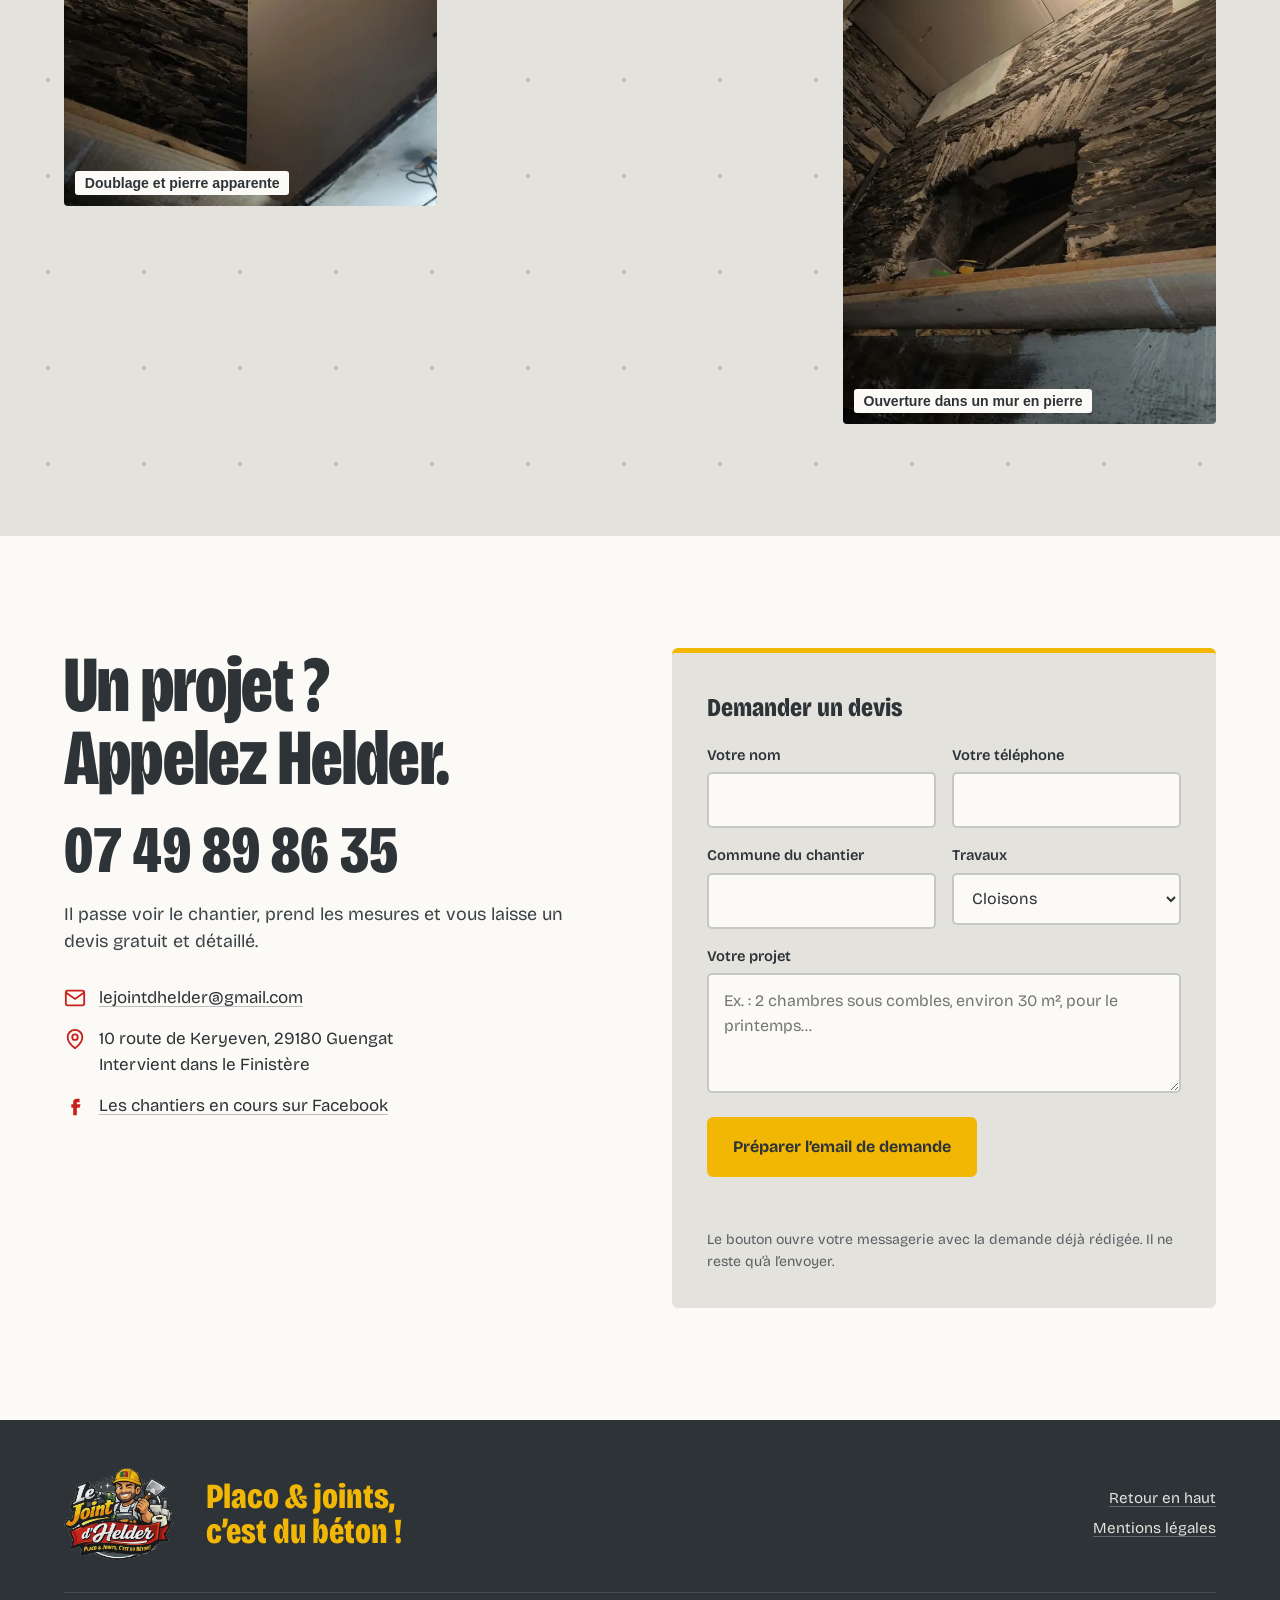
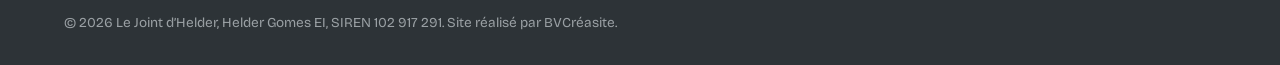
==== commit a79786b4: "Audit : images WebP, polices hébergées, SEO (canonical, OG, sitemap, noindex maquettes), accessibili" ====
--- a/index.html
+++ b/index.html
@@ -4,17 +4,22 @@
 <meta charset="UTF-8">
 <meta name="viewport" content="width=device-width, initial-scale=1">
 <title>Le Joint d'Helder – Plaquiste à Guengat (Finistère)</title>
-<meta name="description" content="Le Joint d'Helder, plaquiste à Guengat (29) : cloisons, doublages, isolation, combles, faux plafonds, bandes et enduits. Neuf et rénovation. Devis gratuit au 07 49 89 86 35.">
+<meta name="description" content="Plaquiste à Guengat (29) : cloisons, doublages, isolation, combles, bandes et enduits. Neuf et rénovation. Devis gratuit au 07 49 89 86 35.">
 <meta property="og:title" content="Le Joint d'Helder – Placo & joints, c'est du béton !">
 <meta property="og:description" content="Plaquiste à Guengat et alentours : cloisons, isolation, combles, bandes et enduits.">
-<meta property="og:image" content="photos/escalier-finition.jpg">
+<meta property="og:image" content="https://benjamin11700-web.github.io/Helder-gomes/photos/escalier-finition.jpg">
+<meta property="og:url" content="https://benjamin11700-web.github.io/Helder-gomes/">
+<meta property="og:type" content="website">
+<meta property="og:locale" content="fr_FR">
 <meta name="theme-color" content="#e3e2dd">
-<link rel="icon" href="photos/logo.png">
-<link rel="preconnect" href="https://fonts.googleapis.com">
-<link rel="preconnect" href="https://fonts.gstatic.com" crossorigin>
-<link href="https://fonts.googleapis.com/css2?family=Bricolage+Grotesque:opsz,wdth,wght@12..96,75..100,300..800&display=swap" rel="stylesheet">
+<link rel="icon" href="photos/logo-160.png">
+<link rel="canonical" href="https://benjamin11700-web.github.io/Helder-gomes/">
+<link rel="preload" href="fonts/bricolage.woff2" as="font" type="font/woff2" crossorigin>
+<style>
+@font-face{font-family:"Bricolage Grotesque";src:url(fonts/bricolage.woff2) format("woff2");font-weight:200 800;font-stretch:75% 100%;font-display:swap}
+</style>
 <script type="application/ld+json">
-{"@context":"https://schema.org","@type":"HomeAndConstructionBusiness","name":"Le Joint d'Helder","founder":"Helder Gomes","telephone":"+33749898635","email":"lejointdhelder@gmail.com","address":{"@type":"PostalAddress","streetAddress":"10 route de Keryeven","postalCode":"29180","addressLocality":"Guengat","addressCountry":"FR"},"areaServed":"Finistère","slogan":"Placo & joints, c'est du béton !"}
+{"@context":"https://schema.org","@type":"HomeAndConstructionBusiness","name":"Le Joint d'Helder","url":"https://benjamin11700-web.github.io/Helder-gomes/","image":"https://benjamin11700-web.github.io/Helder-gomes/photos/escalier-finition.jpg","founder":"Helder Gomes","telephone":"+33749898635","email":"lejointdhelder@gmail.com","address":{"@type":"PostalAddress","streetAddress":"10 route de Keryeven","postalCode":"29180","addressLocality":"Guengat","addressCountry":"FR"},"areaServed":"Finistère","slogan":"Placo & joints, c'est du béton !"}
 </script>
 <style>
 /* =====================================================================
@@ -235,7 +240,7 @@
 <header>
   <div class="wrap nav">
     <a class="brand" href="#top" aria-label="Le Joint d’Helder, accueil">
-      <img src="photos/logo.png" alt="" width="69" height="58">
+      <img src="photos/logo-160.webp" alt="" width="69" height="58">
       <div><strong translate="no">Le Joint d’Helder</strong><span>Plaquiste à Guengat</span></div>
     </a>
     <ul id="menu">
@@ -286,12 +291,12 @@
     <h2 class="display">Ce qu’Helder fait chez vous</h2>
     <p class="intro">Tout le travail de la plaque de plâtre, de l’ossature jusqu’à la dernière couche d’enduit. Un seul artisan du début à la fin.</p>
     <div class="lines">
-      <article class="line"><h3>Cloisons</h3><p>Créer une chambre, fermer un bureau, redistribuer un étage. Plaques phoniques ou hydrofuges selon la pièce.</p><img width="1350" height="1800" src="photos/cage-escalier.jpg" alt="Cloisons en plaques autour d’une cage d’escalier" loading="lazy"></article>
-      <article class="line"><h3>Doublage des murs</h3><p>Sur ossature ou collé, avec ou sans isolant. Adapté aux murs en pierre qui ne sont jamais droits.</p><img width="1800" height="1350" src="photos/ossature-mur-pierre.jpg" alt="Ossature métallique devant un mur en pierre" loading="lazy"></article>
-      <article class="line"><h3>Isolation intérieure</h3><p>Laine minérale et pare-vapeur sur les murs, les rampants et les plafonds, pour gagner en confort et sur la facture de chauffage.</p><img width="1350" height="1800" src="photos/isolation-rampants.jpg" alt="Laine minérale posée entre les chevrons" loading="lazy"></article>
-      <article class="line"><h3>Combles aménagés</h3><p>Rampants, jouées et plafonds pour transformer des combles en vraies pièces à vivre.</p><img width="1800" height="1350" src="photos/rampant-joints.jpg" alt="Rampant de combles en plaques jointées" loading="lazy"></article>
-      <article class="line"><h3>Faux plafonds et trémies</h3><p>Plafonds suspendus, coffrages, habillage autour des escaliers et passage des spots.</p><img width="1800" height="1350" src="photos/tremie-escalier.jpg" alt="Trémie d’escalier habillée en plaques" loading="lazy"></article>
-      <article class="line"><h3>Bandes et enduits</h3><p>Le métier qui a donné son nom à l’entreprise : des joints, des angles et des embrasures lisses, prêts pour le peintre.</p><img width="1800" height="1350" src="photos/piece-plaques-jointees.jpg" alt="Pièce aux plaques jointées" loading="lazy"></article>
+      <article class="line"><h3>Cloisons</h3><p>Créer une chambre, fermer un bureau, redistribuer un étage. Plaques phoniques ou hydrofuges selon la pièce.</p><img width="1350" height="1800" src="photos/cage-escalier-1200.webp" srcset="photos/cage-escalier-600.webp 600w, photos/cage-escalier-1200.webp 1200w" sizes="(max-width: 860px) 100vw, 50vw" alt="Cloisons en plaques autour d’une cage d’escalier" loading="lazy"></article>
+      <article class="line"><h3>Doublage des murs</h3><p>Sur ossature ou collé, avec ou sans isolant. Adapté aux murs en pierre qui ne sont jamais droits.</p><img width="1800" height="1350" src="photos/ossature-mur-pierre-1200.webp" srcset="photos/ossature-mur-pierre-600.webp 600w, photos/ossature-mur-pierre-1200.webp 1200w" sizes="(max-width: 860px) 100vw, 50vw" alt="Ossature métallique devant un mur en pierre" loading="lazy"></article>
+      <article class="line"><h3>Isolation intérieure</h3><p>Laine minérale et pare-vapeur sur les murs, les rampants et les plafonds, pour gagner en confort et sur la facture de chauffage.</p><img width="1350" height="1800" src="photos/isolation-rampants-1200.webp" srcset="photos/isolation-rampants-600.webp 600w, photos/isolation-rampants-1200.webp 1200w" sizes="(max-width: 860px) 100vw, 50vw" alt="Laine minérale posée entre les chevrons" loading="lazy"></article>
+      <article class="line"><h3>Combles aménagés</h3><p>Rampants, jouées et plafonds pour transformer des combles en vraies pièces à vivre.</p><img width="1800" height="1350" src="photos/rampant-joints-1200.webp" srcset="photos/rampant-joints-600.webp 600w, photos/rampant-joints-1200.webp 1200w" sizes="(max-width: 860px) 100vw, 50vw" alt="Rampant de combles en plaques jointées" loading="lazy"></article>
+      <article class="line"><h3>Faux plafonds et trémies</h3><p>Plafonds suspendus, coffrages, habillage autour des escaliers et passage des spots.</p><img width="1800" height="1350" src="photos/tremie-escalier-1200.webp" srcset="photos/tremie-escalier-600.webp 600w, photos/tremie-escalier-1200.webp 1200w" sizes="(max-width: 860px) 100vw, 50vw" alt="Trémie d’escalier habillée en plaques" loading="lazy"></article>
+      <article class="line"><h3>Bandes et enduits</h3><p>Le métier qui a donné son nom à l’entreprise : des joints, des angles et des embrasures lisses, prêts pour le peintre.</p><img width="1800" height="1350" src="photos/piece-plaques-jointees-1200.webp" srcset="photos/piece-plaques-jointees-600.webp 600w, photos/piece-plaques-jointees-1200.webp 1200w" sizes="(max-width: 860px) 100vw, 50vw" alt="Pièce aux plaques jointées" loading="lazy"></article>
     </div>
   </div>
 </section>
@@ -306,8 +311,8 @@
       </div>
     </div>
     <div class="ba" id="ba">
-      <img width="1800" height="1350" src="photos/ossature-mur-pierre.jpg" alt="Avant : mur en pierre avec ossature métallique">
-      <img width="1800" height="1350" class="after" src="photos/piece-plaques-jointees.jpg" alt="Après : murs et plafond en plaques jointées">
+      <img width="1800" height="1350" src="photos/ossature-mur-pierre-1200.webp" srcset="photos/ossature-mur-pierre-600.webp 600w, photos/ossature-mur-pierre-1200.webp 1200w" sizes="(max-width: 860px) 100vw, 50vw" alt="Avant : mur en pierre avec ossature métallique">
+      <img width="1800" height="1350" class="after" src="photos/piece-plaques-jointees-1200.webp" srcset="photos/piece-plaques-jointees-600.webp 600w, photos/piece-plaques-jointees-1200.webp 1200w" sizes="(max-width: 860px) 100vw, 50vw" alt="Après : murs et plafond en plaques jointées">
       <span class="tag b">Avant</span><span class="tag a">Après</span>
       <input type="range" min="0" max="100" value="50" aria-label="Comparer avant et après">
       <div class="tool"><svg viewBox="0 0 80 80" aria-hidden="true"><path d="M10 34h60l-6 16H16z" fill="#d9dee1" stroke="#5b6368" stroke-width="2"/><rect x="34" y="50" width="12" height="22" rx="3" fill="#c8201b" stroke="#2d3337" stroke-width="2"/><path d="M26 42l-6 4M60 42l-6 4" stroke="#5b6368" stroke-width="2" stroke-linecap="round"/><path d="M33 26l-6 4 6 4M47 26l6 4-6 4" fill="none" stroke="#f2b705" stroke-width="3" stroke-linecap="round" stroke-linejoin="round"/></svg></div>
@@ -321,10 +326,10 @@
     <h2 class="display">Comment se passe un chantier</h2>
     <p class="intro">Toujours les mêmes quatre étapes, dans le même ordre. C’est ce qui donne des murs droits et des joints invisibles.</p>
     <div class="steps">
-      <div class="step"><figure><img width="1800" height="1350" src="photos/ossature-mur-pierre.jpg" alt="Ossature métallique alignée" loading="lazy"></figure><h3>L’ossature</h3><p>Rails et fourrures réglés au laser, même quand le mur d’origine ne l’est pas.</p></div>
-      <div class="step"><figure><img width="1350" height="1800" src="photos/isolation-rampants.jpg" alt="Isolation des rampants" loading="lazy"></figure><h3>L’isolation</h3><p>Laine posée sans tassement et pare-vapeur continu, pour éviter les ponts thermiques.</p></div>
-      <div class="step"><figure><img width="1350" height="1800" src="photos/cage-escalier-haut.jpg" alt="Plaques vissées dans une cage d’escalier" loading="lazy"></figure><h3>Les plaques</h3><p>Vissées et ajustées autour des fenêtres, des poutres et des escaliers.</p></div>
-      <div class="step"><figure><img width="1800" height="1350" src="photos/combles-joints.jpg" alt="Bandes et enduit sur un rampant" loading="lazy"></figure><h3>Les bandes</h3><p>Bande, enduit, ponçage. Le mur est prêt à peindre.</p></div>
+      <div class="step"><figure><img width="1800" height="1350" src="photos/ossature-mur-pierre-1200.webp" srcset="photos/ossature-mur-pierre-600.webp 600w, photos/ossature-mur-pierre-1200.webp 1200w" sizes="(max-width: 860px) 100vw, 50vw" alt="Ossature métallique alignée" loading="lazy"></figure><h3>L’ossature</h3><p>Rails et fourrures réglés au laser, même quand le mur d’origine ne l’est pas.</p></div>
+      <div class="step"><figure><img width="1350" height="1800" src="photos/isolation-rampants-1200.webp" srcset="photos/isolation-rampants-600.webp 600w, photos/isolation-rampants-1200.webp 1200w" sizes="(max-width: 860px) 100vw, 50vw" alt="Isolation des rampants" loading="lazy"></figure><h3>L’isolation</h3><p>Laine posée sans tassement et pare-vapeur continu, pour éviter les ponts thermiques.</p></div>
+      <div class="step"><figure><img width="1350" height="1800" src="photos/cage-escalier-haut-1200.webp" srcset="photos/cage-escalier-haut-600.webp 600w, photos/cage-escalier-haut-1200.webp 1200w" sizes="(max-width: 860px) 100vw, 50vw" alt="Plaques vissées dans une cage d’escalier" loading="lazy"></figure><h3>Les plaques</h3><p>Vissées et ajustées autour des fenêtres, des poutres et des escaliers.</p></div>
+      <div class="step"><figure><img width="1800" height="1350" src="photos/combles-joints-1200.webp" srcset="photos/combles-joints-600.webp 600w, photos/combles-joints-1200.webp 1200w" sizes="(max-width: 860px) 100vw, 50vw" alt="Bandes et enduit sur un rampant" loading="lazy"></figure><h3>Les bandes</h3><p>Bande, enduit, ponçage. Le mur est prêt à peindre.</p></div>
     </div>
   </div>
 </section>
@@ -393,7 +398,7 @@
 <footer>
   <div class="wrap">
     <div class="foot">
-      <img src="photos/logo.png" alt="Le Joint d’Helder" width="110" height="92">
+      <img src="photos/logo-400.webp" alt="Le Joint d’Helder" width="110" height="92" loading="lazy">
       <p class="slogan" translate="no">Placo &amp; joints,<br>c’est du béton !</p>
       <nav aria-label="Pied de page"><a href="#top">Retour en haut</a><button type="button" id="mlOpen">Mentions légales</button></nav>
     </div>
@@ -416,7 +421,7 @@
   <p>Ce site ne dépose aucun cookie de suivi et ne collecte aucune donnée automatiquement. Le formulaire de devis ouvre votre messagerie : les informations que vous envoyez servent uniquement à répondre à votre demande et ne sont jamais transmises à des tiers. Pour en demander la suppression, écrivez à lejointdhelder@gmail.com.</p>
 </dialog>
 
-<a class="fab js-tel" href="tel:+33749898635" aria-label="Appeler Helder au 07 49 89 86 35"><svg aria-hidden="true" focusable="false" viewBox="0 0 24 24" fill="none" stroke="currentColor" stroke-width="2.2"><path d="M22 16.9v3a2 2 0 01-2.2 2 19.8 19.8 0 01-8.6-3.1 19.5 19.5 0 01-6-6A19.8 19.8 0 012.1 4.2 2 2 0 014.1 2h3a2 2 0 012 1.7c.1.9.4 1.8.7 2.7a2 2 0 01-.5 2.1L8 9.8a16 16 0 006 6l1.3-1.3a2 2 0 012.1-.4c.9.3 1.8.6 2.7.7a2 2 0 011.7 2z"/></svg>Appeler</a>
+<aside aria-label="Appel rapide"><a class="fab js-tel" href="tel:+33749898635" aria-label="Appeler Helder au 07 49 89 86 35"><svg aria-hidden="true" focusable="false" viewBox="0 0 24 24" fill="none" stroke="currentColor" stroke-width="2.2"><path d="M22 16.9v3a2 2 0 01-2.2 2 19.8 19.8 0 01-8.6-3.1 19.5 19.5 0 01-6-6A19.8 19.8 0 012.1 4.2 2 2 0 014.1 2h3a2 2 0 012 1.7c.1.9.4 1.8.7 2.7a2 2 0 01-.5 2.1L8 9.8a16 16 0 006 6l1.3-1.3a2 2 0 012.1-.4c.9.3 1.8.6 2.7.7a2 2 0 011.7 2z"/></svg>Appeler</a></aside>
 
 <script>
 /* =========================================================
@@ -478,7 +483,7 @@
   let i=0,busy=false;
   const blade=document.createElement("div");blade.className="blade";el.appendChild(blade);
   const fig=(k)=>{const f=document.createElement("figure");f.className="pic";
-    const d=DIMS[items[k][0]]||[1800,1350];f.innerHTML=`<img src="photos/${items[k][0]}" alt="" width="${d[0]}" height="${d[1]}"${k===0&&!el.closest(".lb")?' fetchpriority="high"':""}><figcaption></figcaption>`;
+    const d=DIMS[items[k][0]]||[1800,1350];f.innerHTML=`<img src="photos/${items[k][0].replace(".jpg","-1200.webp")}" alt="" width="${d[0]}" height="${d[1]}"${k===0&&!el.closest(".lb")?' fetchpriority="high"':""}><figcaption aria-hidden="true"></figcaption>`;
     f.querySelector("img").alt=items[k][1];f.querySelector("figcaption").textContent=items[k][1];return f};
   let cur=fig(0);cur.classList.add("under");el.insertBefore(cur,blade);
   function go(n,dir=1){
@@ -526,7 +531,7 @@
 (()=>{const gal=document.getElementById("gal"),lb=document.getElementById("lb"),cap=document.getElementById("lbCap");
   let k=null,last=null;
   GALERIE.forEach(([f,t],n)=>{const b=document.createElement("button");b.type="button";
-    const d=DIMS[f]||[1800,1350];b.innerHTML=`<img src="photos/${f}" alt="" width="${d[0]}" height="${d[1]}" loading="lazy"><span></span>`;b.querySelector("img").alt=t;b.querySelector("span").textContent=t;
+    const d=DIMS[f]||[1800,1350];b.innerHTML=`<img src="photos/${f.replace(".jpg","-600.webp")}" srcset="photos/${f.replace(".jpg","-600.webp")} 600w, photos/${f.replace(".jpg","-1200.webp")} 1200w" sizes="(max-width: 860px) 50vw, 33vw" alt="" width="${d[0]}" height="${d[1]}" loading="lazy"><span aria-hidden="true"></span>`;b.setAttribute("aria-label","Agrandir : "+t);b.querySelector("img").alt=t;b.querySelector("span").textContent=t;
     b.onclick=()=>open(n);gal.appendChild(b)});
   const upd=i=>cap.textContent=`${GALERIE[i][1]} (${i+1}/${GALERIE.length})`;
   function open(n){last=document.activeElement;lb.classList.add("open");document.body.style.overflow="hidden";
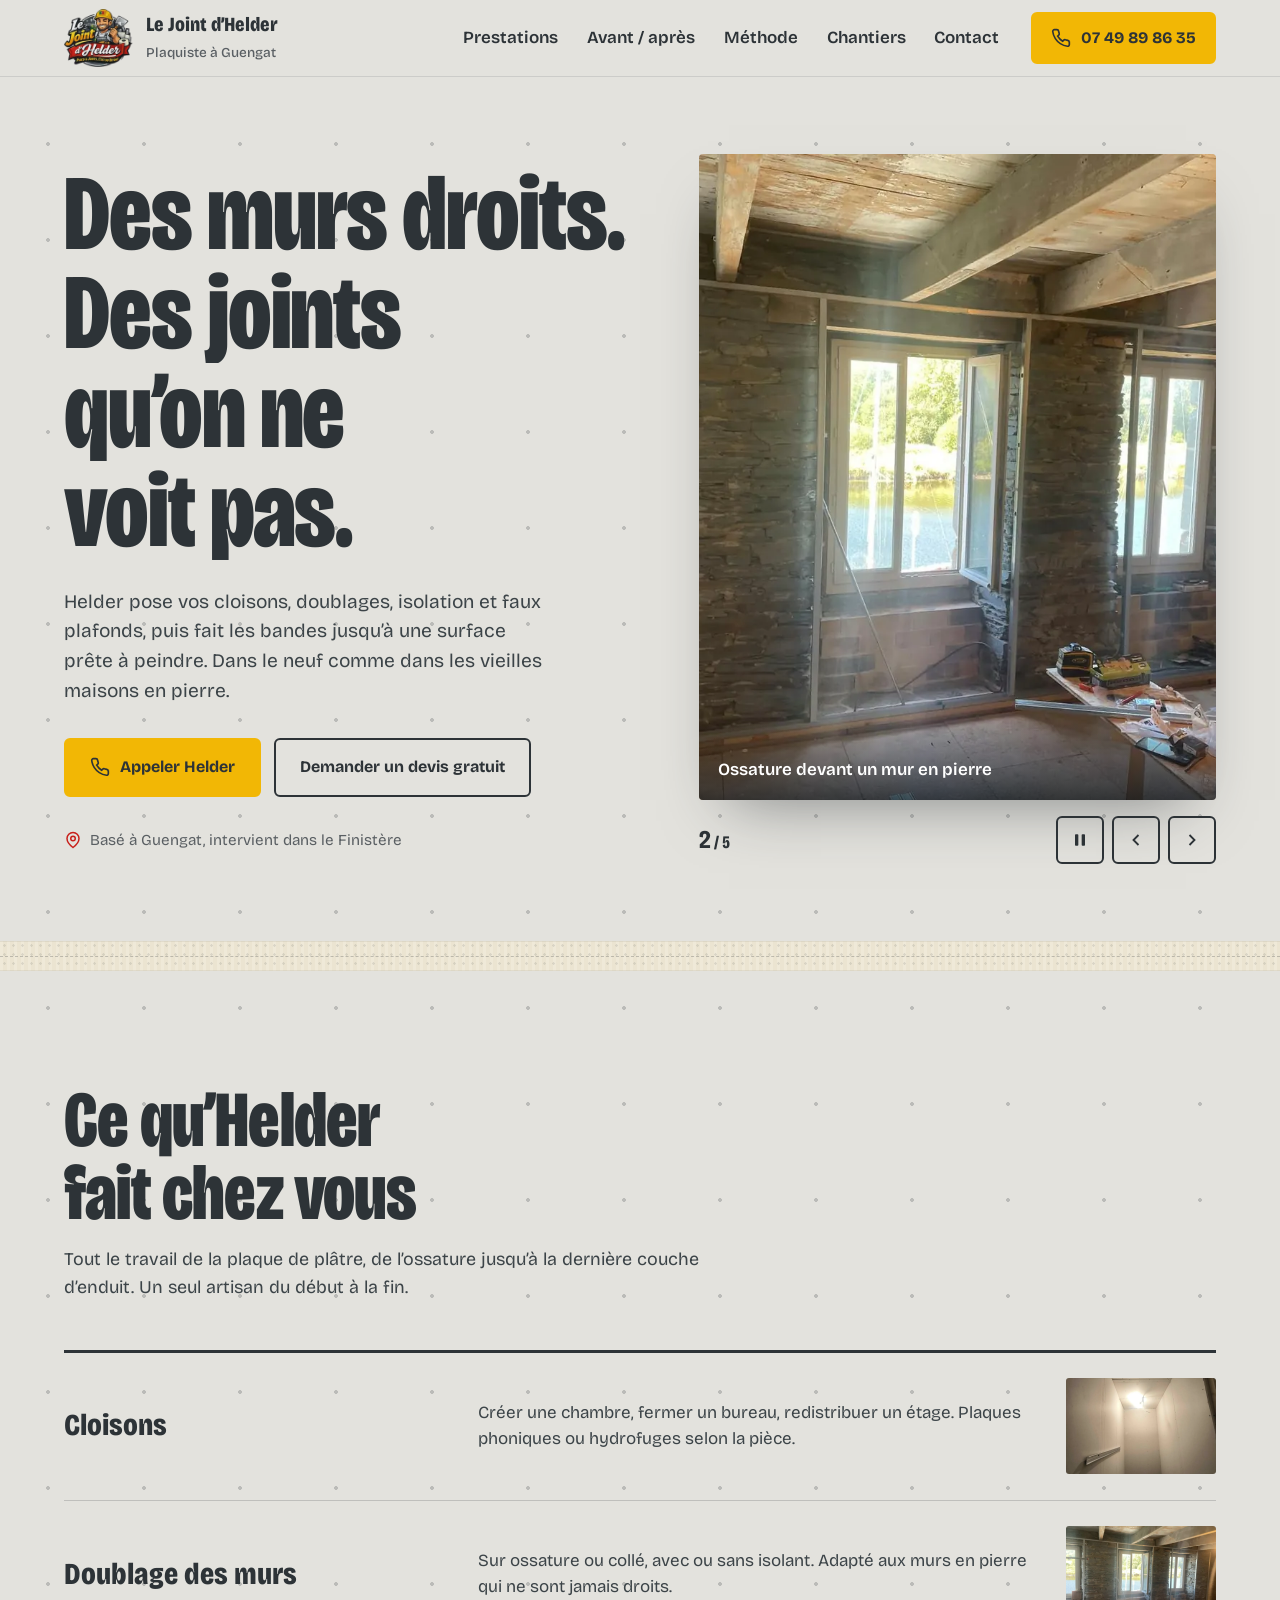
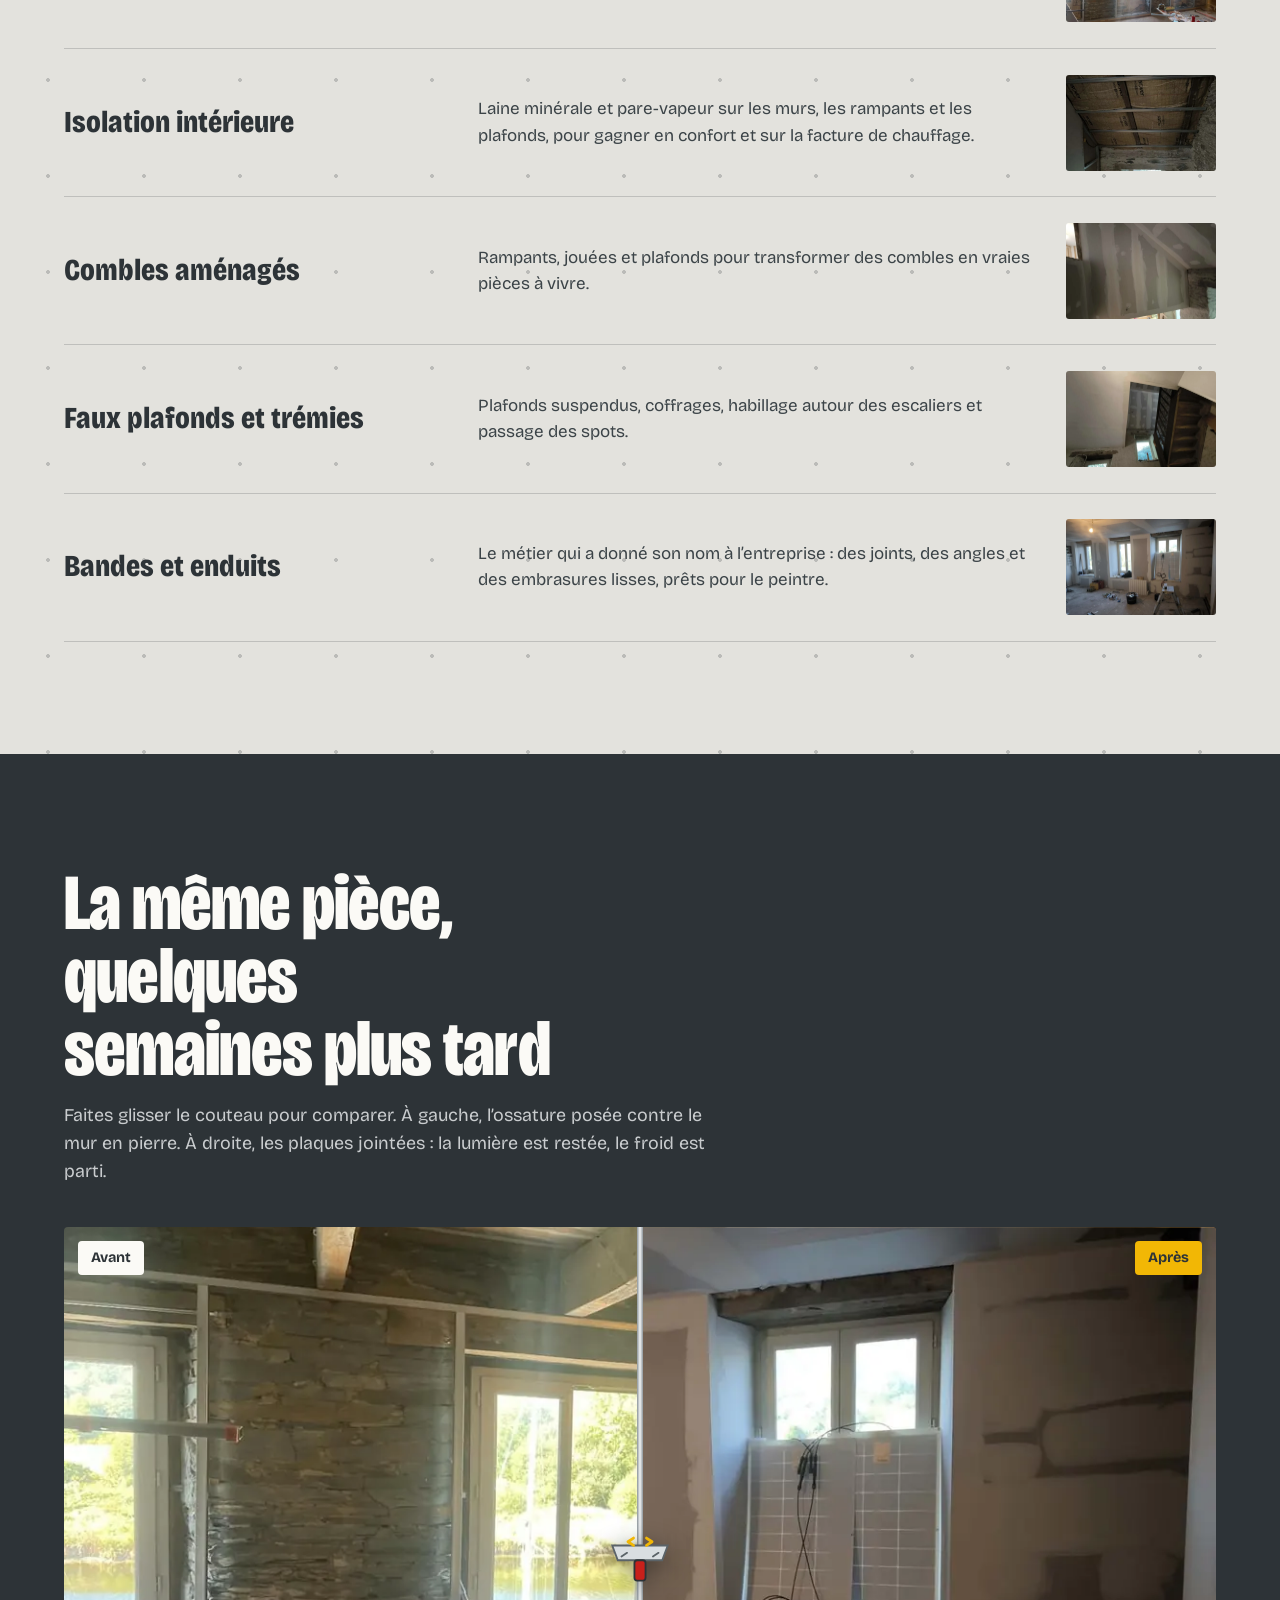
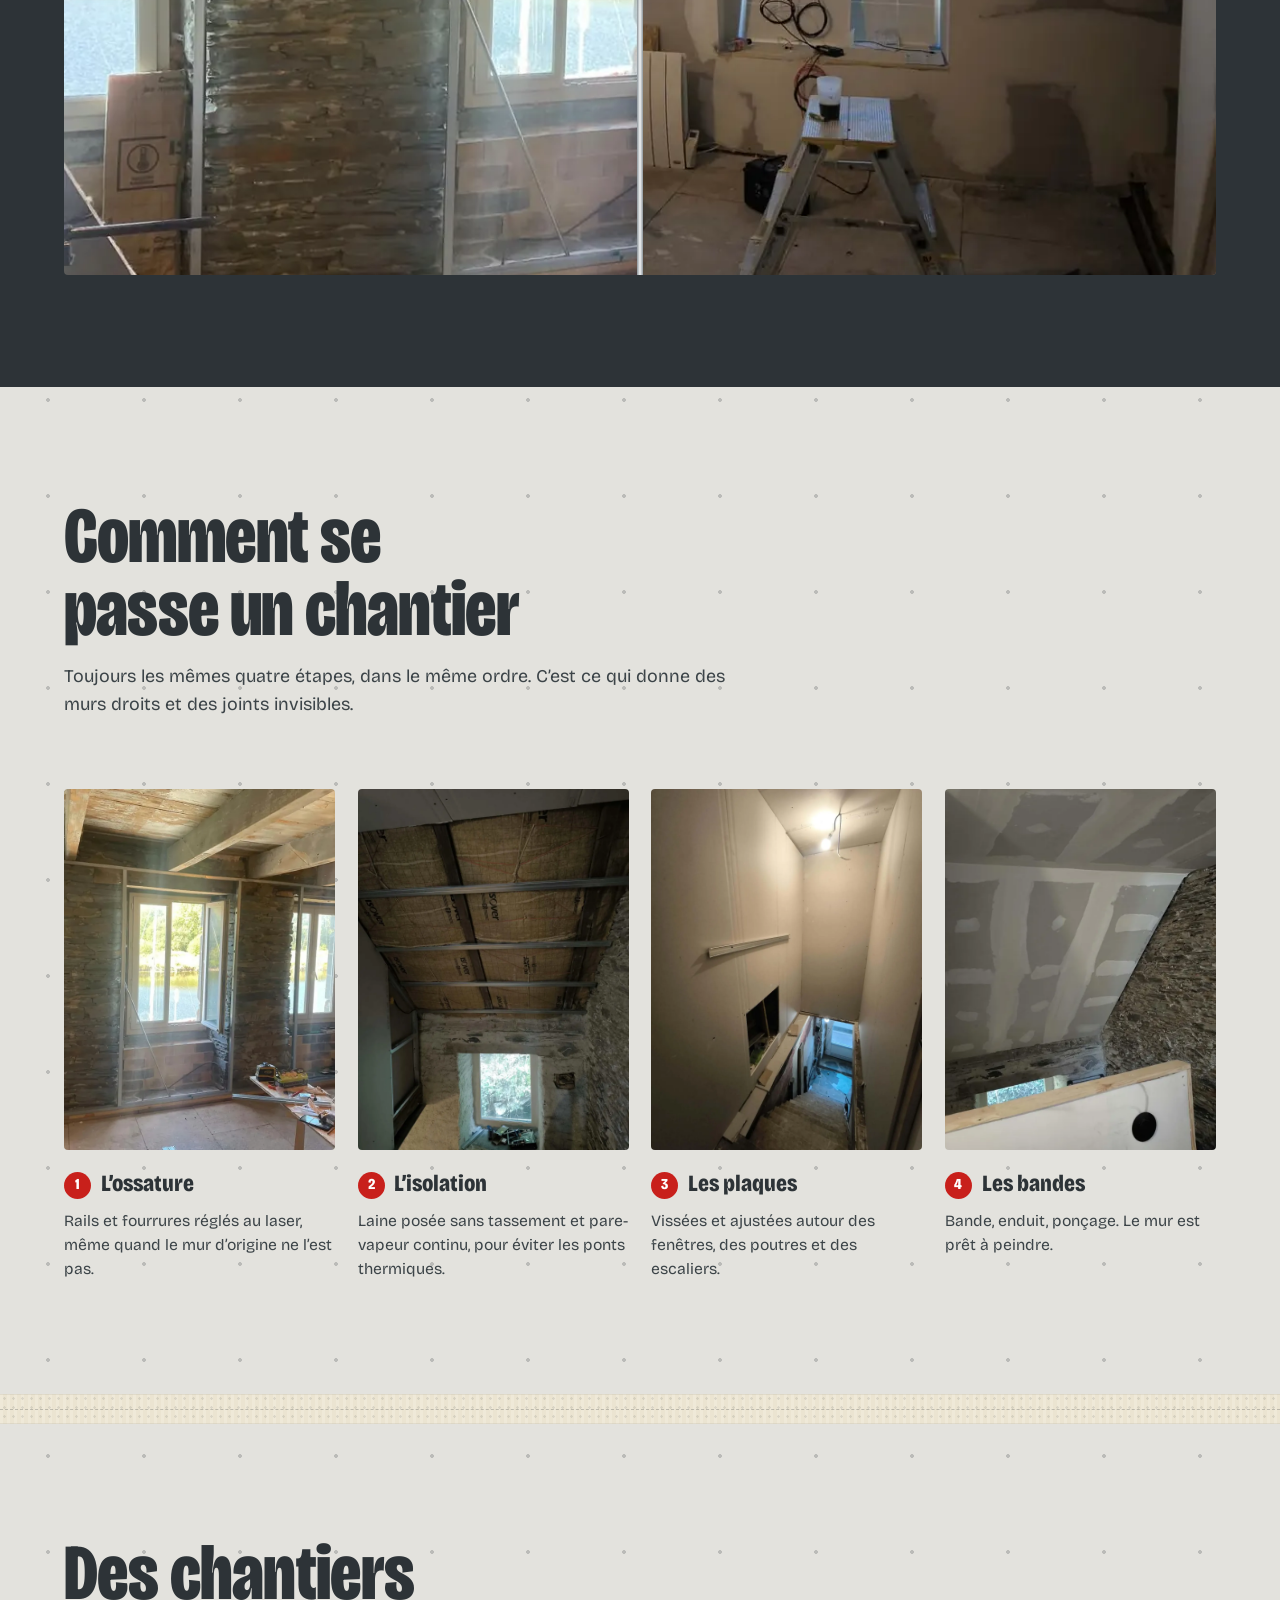
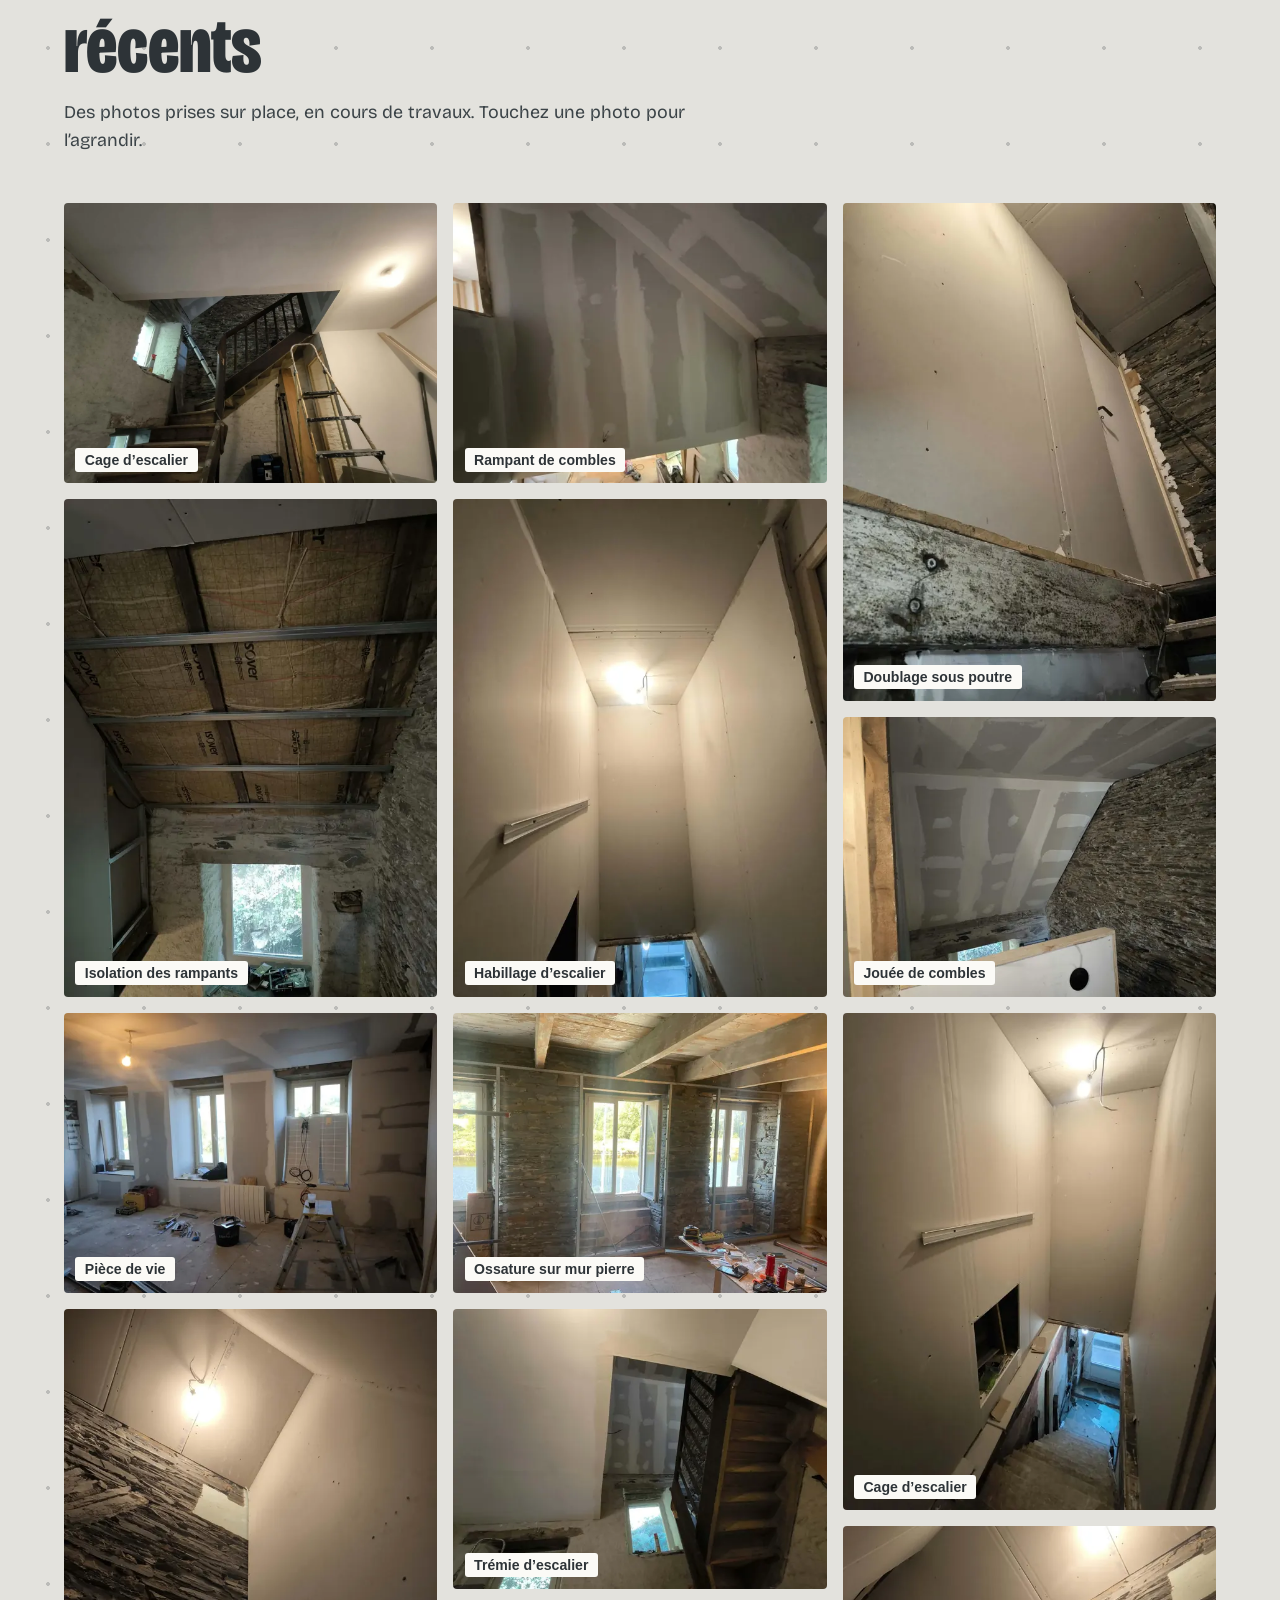
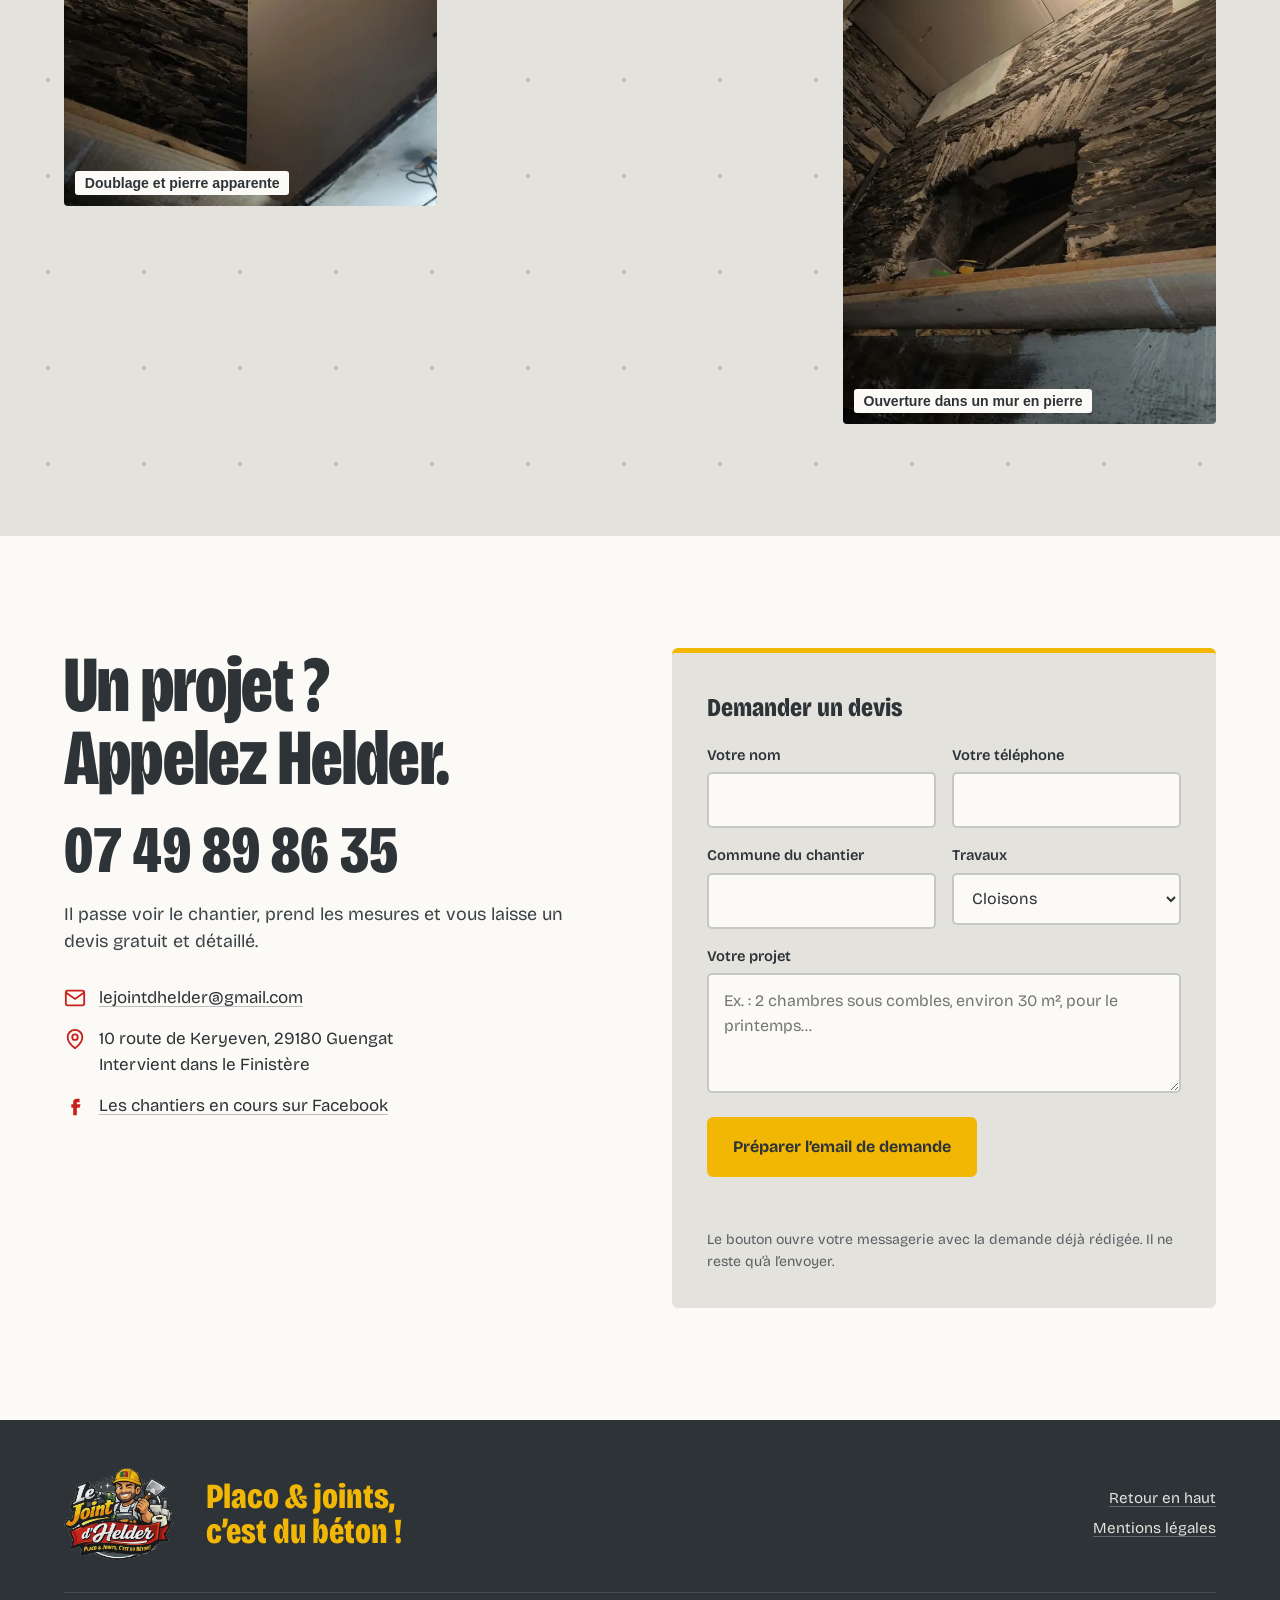
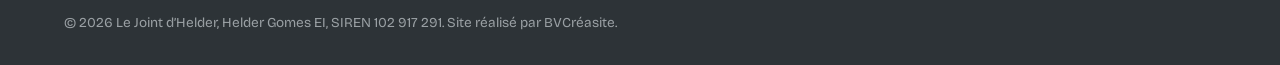
==== commit ea72080d: "Corrections : clics du carrousel pendant une transition, HTML valide, noms accessibles de la galerie" ====
--- a/index.html
+++ b/index.html
@@ -251,7 +251,7 @@
       <li><a href="#contact">Contact</a></li>
     </ul>
     <a class="btn btn-call js-tel" href="tel:+33749898635"><svg aria-hidden="true" focusable="false" viewBox="0 0 24 24" fill="none" stroke="currentColor" stroke-width="2"><path d="M22 16.9v3a2 2 0 01-2.2 2 19.8 19.8 0 01-8.6-3.1 19.5 19.5 0 01-6-6A19.8 19.8 0 012.1 4.2 2 2 0 014.1 2h3a2 2 0 012 1.7c.1.9.4 1.8.7 2.7a2 2 0 01-.5 2.1L8 9.8a16 16 0 006 6l1.3-1.3a2 2 0 012.1-.4c.9.3 1.8.6 2.7.7a2 2 0 011.7 2z"/></svg><span class="js-tel-txt">07 49 89 86 35</span></a>
-    <button class="menu-btn" aria-expanded="false" aria-controls="menu">Menu</button>
+    <button type="button" class="menu-btn" aria-expanded="false" aria-controls="menu">Menu</button>
   </div>
 </header>
 
@@ -270,13 +270,13 @@
     </div>
 
     <div>
-      <div class="knife" id="heroKnife" aria-roledescription="carrousel" aria-label="Photos de chantiers"></div>
+      <div role="region" class="knife" id="heroKnife" aria-roledescription="carrousel" aria-label="Photos de chantiers"></div>
       <div class="knife-ui">
         <p class="count" aria-live="polite"><b id="heroNum">1</b> / <span id="heroTot">5</span></p>
         <div class="arrows">
-          <button class="sq" id="heroPause" aria-label="Mettre le défilement en pause" aria-pressed="false"><svg aria-hidden="true" focusable="false" viewBox="0 0 24 24" fill="currentColor"><rect x="6" y="5" width="4" height="14" rx="1"/><rect x="14" y="5" width="4" height="14" rx="1"/></svg></button>
-          <button class="sq" id="heroPrev" aria-label="Photo précédente"><svg aria-hidden="true" focusable="false" viewBox="0 0 24 24" fill="none" stroke="currentColor" stroke-width="2.2"><path d="M15 6l-6 6 6 6"/></svg></button>
-          <button class="sq" id="heroNext" aria-label="Photo suivante"><svg aria-hidden="true" focusable="false" viewBox="0 0 24 24" fill="none" stroke="currentColor" stroke-width="2.2"><path d="M9 6l6 6-6 6"/></svg></button>
+          <button type="button" class="sq" id="heroPause" aria-label="Mettre le défilement en pause" aria-pressed="false"><svg aria-hidden="true" focusable="false" viewBox="0 0 24 24" fill="currentColor"><rect x="6" y="5" width="4" height="14" rx="1"/><rect x="14" y="5" width="4" height="14" rx="1"/></svg></button>
+          <button type="button" class="sq" id="heroPrev" aria-label="Photo précédente"><svg aria-hidden="true" focusable="false" viewBox="0 0 24 24" fill="none" stroke="currentColor" stroke-width="2.2"><path d="M15 6l-6 6 6 6"/></svg></button>
+          <button type="button" class="sq" id="heroNext" aria-label="Photo suivante"><svg aria-hidden="true" focusable="false" viewBox="0 0 24 24" fill="none" stroke="currentColor" stroke-width="2.2"><path d="M9 6l6 6-6 6"/></svg></button>
         </div>
       </div>
     </div>
@@ -348,10 +348,10 @@
 <div class="lb" id="lb" role="dialog" aria-modal="true" aria-label="Photo agrandie">
   <div class="knife" id="lbKnife"></div>
   <div class="lb-bar">
-    <button class="sq" id="lbPrev" aria-label="Photo précédente"><svg aria-hidden="true" focusable="false" viewBox="0 0 24 24" fill="none" stroke="currentColor" stroke-width="2.2"><path d="M15 6l-6 6 6 6"/></svg></button>
+    <button type="button" class="sq" id="lbPrev" aria-label="Photo précédente"><svg aria-hidden="true" focusable="false" viewBox="0 0 24 24" fill="none" stroke="currentColor" stroke-width="2.2"><path d="M15 6l-6 6 6 6"/></svg></button>
     <span class="lb-cap" id="lbCap"></span>
-    <button class="sq" id="lbNext" aria-label="Photo suivante"><svg aria-hidden="true" focusable="false" viewBox="0 0 24 24" fill="none" stroke="currentColor" stroke-width="2.2"><path d="M9 6l6 6-6 6"/></svg></button>
-    <button class="sq" id="lbClose" aria-label="Fermer"><svg aria-hidden="true" focusable="false" viewBox="0 0 24 24" fill="none" stroke="currentColor" stroke-width="2.2"><path d="M6 6l12 12M18 6L6 18"/></svg></button>
+    <button type="button" class="sq" id="lbNext" aria-label="Photo suivante"><svg aria-hidden="true" focusable="false" viewBox="0 0 24 24" fill="none" stroke="currentColor" stroke-width="2.2"><path d="M9 6l6 6-6 6"/></svg></button>
+    <button type="button" class="sq" id="lbClose" aria-label="Fermer"><svg aria-hidden="true" focusable="false" viewBox="0 0 24 24" fill="none" stroke="currentColor" stroke-width="2.2"><path d="M6 6l12 12M18 6L6 18"/></svg></button>
   </div>
 </div>
 
@@ -361,8 +361,8 @@
     <h2 class="display">Ce qu’en disent les clients</h2>
     <div id="avisBox"></div>
     <div class="nav-avis">
-      <button class="sq" id="avPrev" aria-label="Avis précédent"><svg aria-hidden="true" focusable="false" viewBox="0 0 24 24" fill="none" stroke="currentColor" stroke-width="2.2"><path d="M15 6l-6 6 6 6"/></svg></button>
-      <button class="sq" id="avNext" aria-label="Avis suivant"><svg aria-hidden="true" focusable="false" viewBox="0 0 24 24" fill="none" stroke="currentColor" stroke-width="2.2"><path d="M9 6l6 6-6 6"/></svg></button>
+      <button type="button" class="sq" id="avPrev" aria-label="Avis précédent"><svg aria-hidden="true" focusable="false" viewBox="0 0 24 24" fill="none" stroke="currentColor" stroke-width="2.2"><path d="M15 6l-6 6 6 6"/></svg></button>
+      <button type="button" class="sq" id="avNext" aria-label="Avis suivant"><svg aria-hidden="true" focusable="false" viewBox="0 0 24 24" fill="none" stroke="currentColor" stroke-width="2.2"><path d="M9 6l6 6-6 6"/></svg></button>
     </div>
   </div>
 </section>
@@ -382,9 +382,9 @@
     </div>
     <form id="devis" novalidate>
       <h3>Demander un devis</h3>
-      <div><label for="f-nom">Votre nom</label><input id="f-nom" name="nom" autocomplete="name" required></div>
+      <div><label for="f-nom">Votre nom</label><input type="text" id="f-nom" name="nom" autocomplete="name" required></div>
       <div><label for="f-tel">Votre téléphone</label><input id="f-tel" name="tel" type="tel" autocomplete="tel" required></div>
-      <div><label for="f-ville">Commune du chantier</label><input id="f-ville" name="ville" autocomplete="address-level2"></div>
+      <div><label for="f-ville">Commune du chantier</label><input type="text" id="f-ville" name="ville" autocomplete="address-level2"></div>
       <div><label for="f-type">Travaux</label><select id="f-type" name="type"><option>Cloisons</option><option>Doublage ou isolation</option><option>Combles</option><option>Faux plafond</option><option>Bandes et enduits</option><option>Rénovation complète</option><option>Autre</option></select></div>
       <div class="full"><label for="f-msg">Votre projet</label><textarea id="f-msg" name="msg" placeholder="Ex. : 2 chambres sous combles, environ 30 m², pour le printemps…"></textarea></div>
       <div class="full"><button class="btn btn-call" type="submit">Préparer l’email de demande</button></div>
@@ -407,7 +407,7 @@
 </footer>
 
 <dialog id="ml" aria-labelledby="mlTitle">
-  <button class="sq" id="mlClose" aria-label="Fermer"><svg aria-hidden="true" focusable="false" viewBox="0 0 24 24" fill="none" stroke="currentColor" stroke-width="2.2"><path d="M6 6l12 12M18 6L6 18"/></svg></button>
+  <button type="button" class="sq" id="mlClose" aria-label="Fermer"><svg aria-hidden="true" focusable="false" viewBox="0 0 24 24" fill="none" stroke="currentColor" stroke-width="2.2"><path d="M6 6l12 12M18 6L6 18"/></svg></button>
   <h2 id="mlTitle">Mentions légales</h2>
   <h3>Éditeur du site</h3>
   <p>Le Joint d’Helder, Helder Gomes EI (entrepreneur individuel)<br>10 route de Keryeven, 29180 Guengat<br>SIREN : 102 917 291<br>Téléphone : 07 49 89 86 35<br>Email : lejointdhelder@gmail.com<br>Directeur de la publication : Helder Gomes</p>
@@ -486,8 +486,10 @@
     const d=DIMS[items[k][0]]||[1800,1350];f.innerHTML=`<img src="photos/${items[k][0].replace(".jpg","-1200.webp")}" alt="" width="${d[0]}" height="${d[1]}"${k===0&&!el.closest(".lb")?' fetchpriority="high"':""}><figcaption aria-hidden="true"></figcaption>`;
     f.querySelector("img").alt=items[k][1];f.querySelector("figcaption").textContent=items[k][1];return f};
   let cur=fig(0);cur.classList.add("under");el.insertBefore(cur,blade);
+  let pending=null;
   function go(n,dir=1){
-    if(busy)return;n=(n+items.length)%items.length;if(n===i)return;busy=true;i=n;
+    if(busy){pending=dir;return} /* clic pendant une transition : enchaîné juste après */
+    n=(n+items.length)%items.length;if(n===i)return;busy=true;i=n;
     const nx=fig(i);el.insertBefore(nx,blade);
     if(reduce){cur.remove();nx.classList.add("under");cur=nx;busy=false;onChange&&onChange(i);return}
     const w=el.offsetWidth;
@@ -499,7 +501,7 @@
     blade.style.transition="transform 1.1s cubic-bezier(.65,0,.35,1)";
     blade.style.transform=dir>0?`translateX(${w+30}px) scaleX(1)`:"translateX(-120px) scaleX(-1)";
     onChange&&onChange(i);
-    setTimeout(()=>{cur.remove();nx.className="pic under";nx.style.cssText="";blade.style.transition="none";blade.style.transform="translateX(-120px)";cur=nx;busy=false},1150);
+    setTimeout(()=>{cur.remove();nx.className="pic under";nx.style.cssText="";blade.style.transition="none";blade.style.transform="translateX(-120px)";cur=nx;busy=false;if(pending!==null){const d=pending;pending=null;go(i+d,d)}},1150);
   }
   return{go,next:()=>go(i+1,1),prev:()=>go(i-1,-1),get i(){return i},set(n){/* sans animation */i=n;const f=fig(n);f.classList.add("under");el.insertBefore(f,blade);cur.remove();cur=f}};
 }
